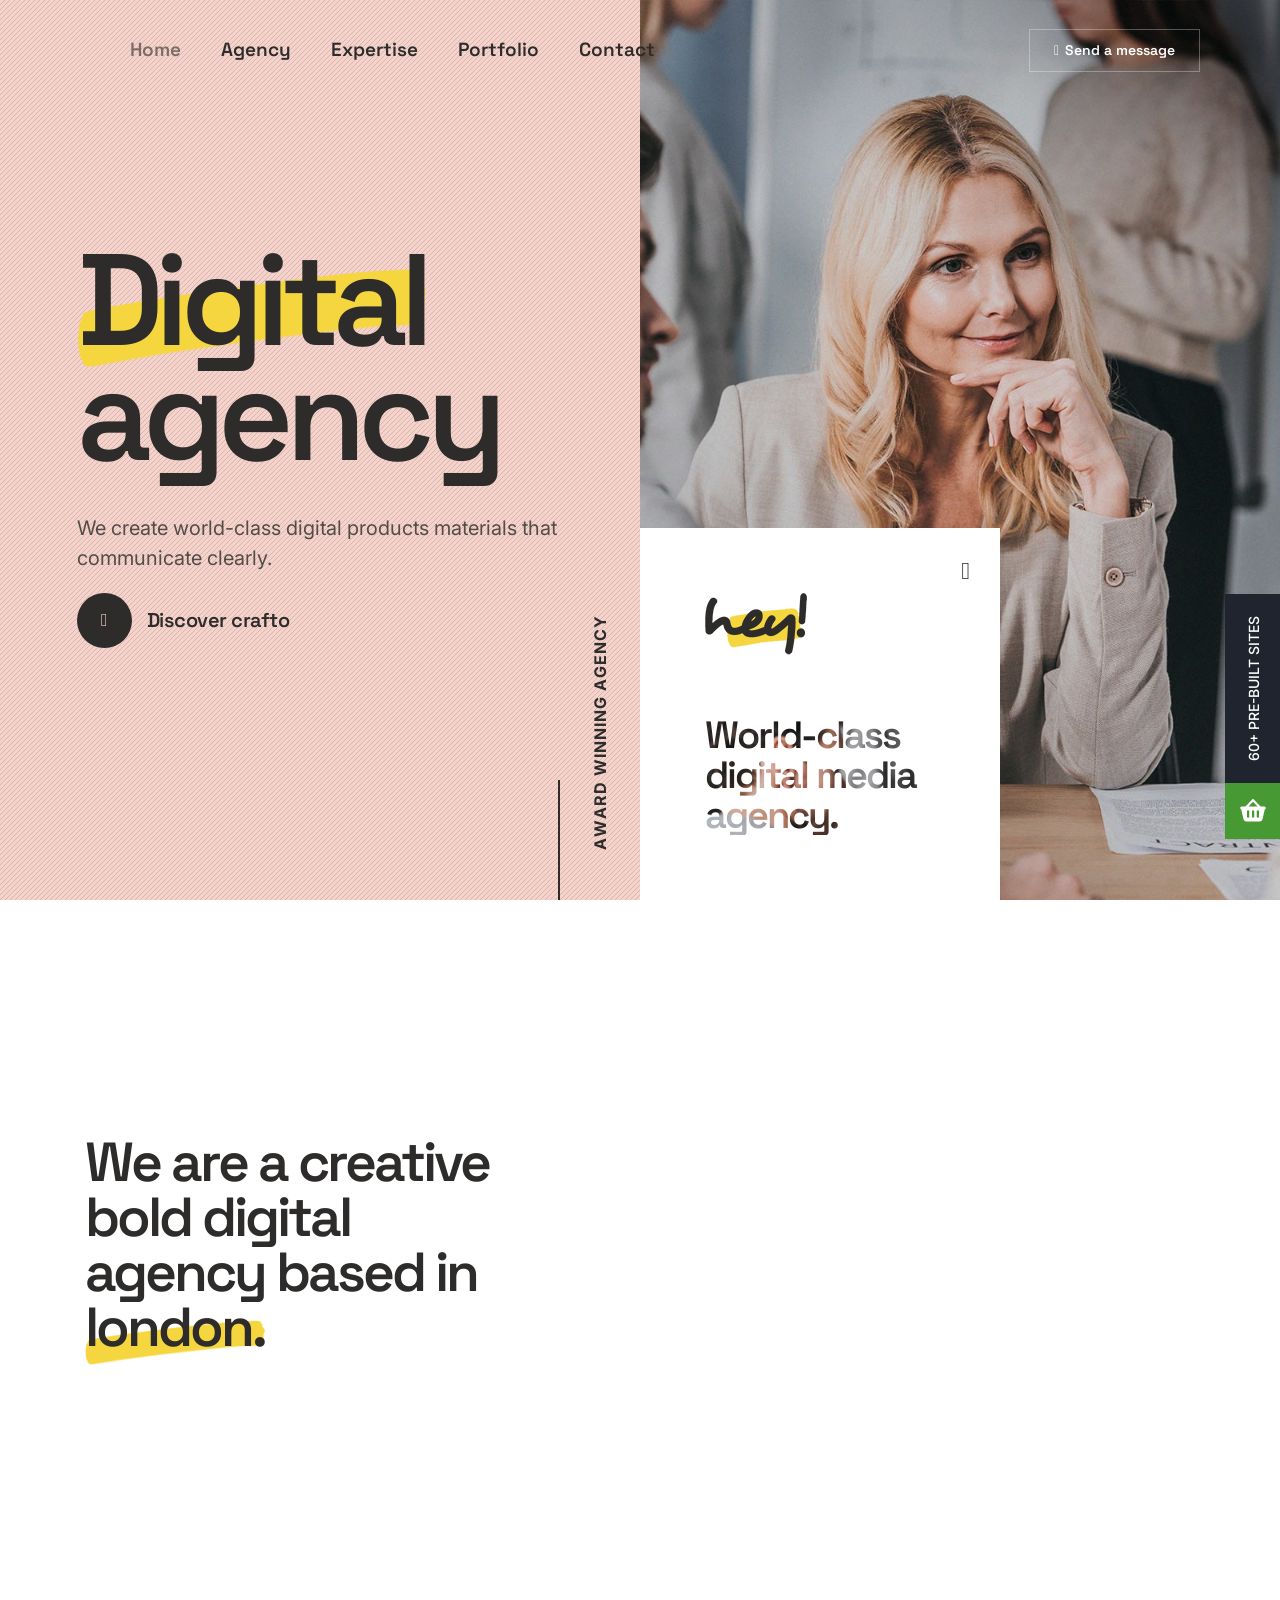
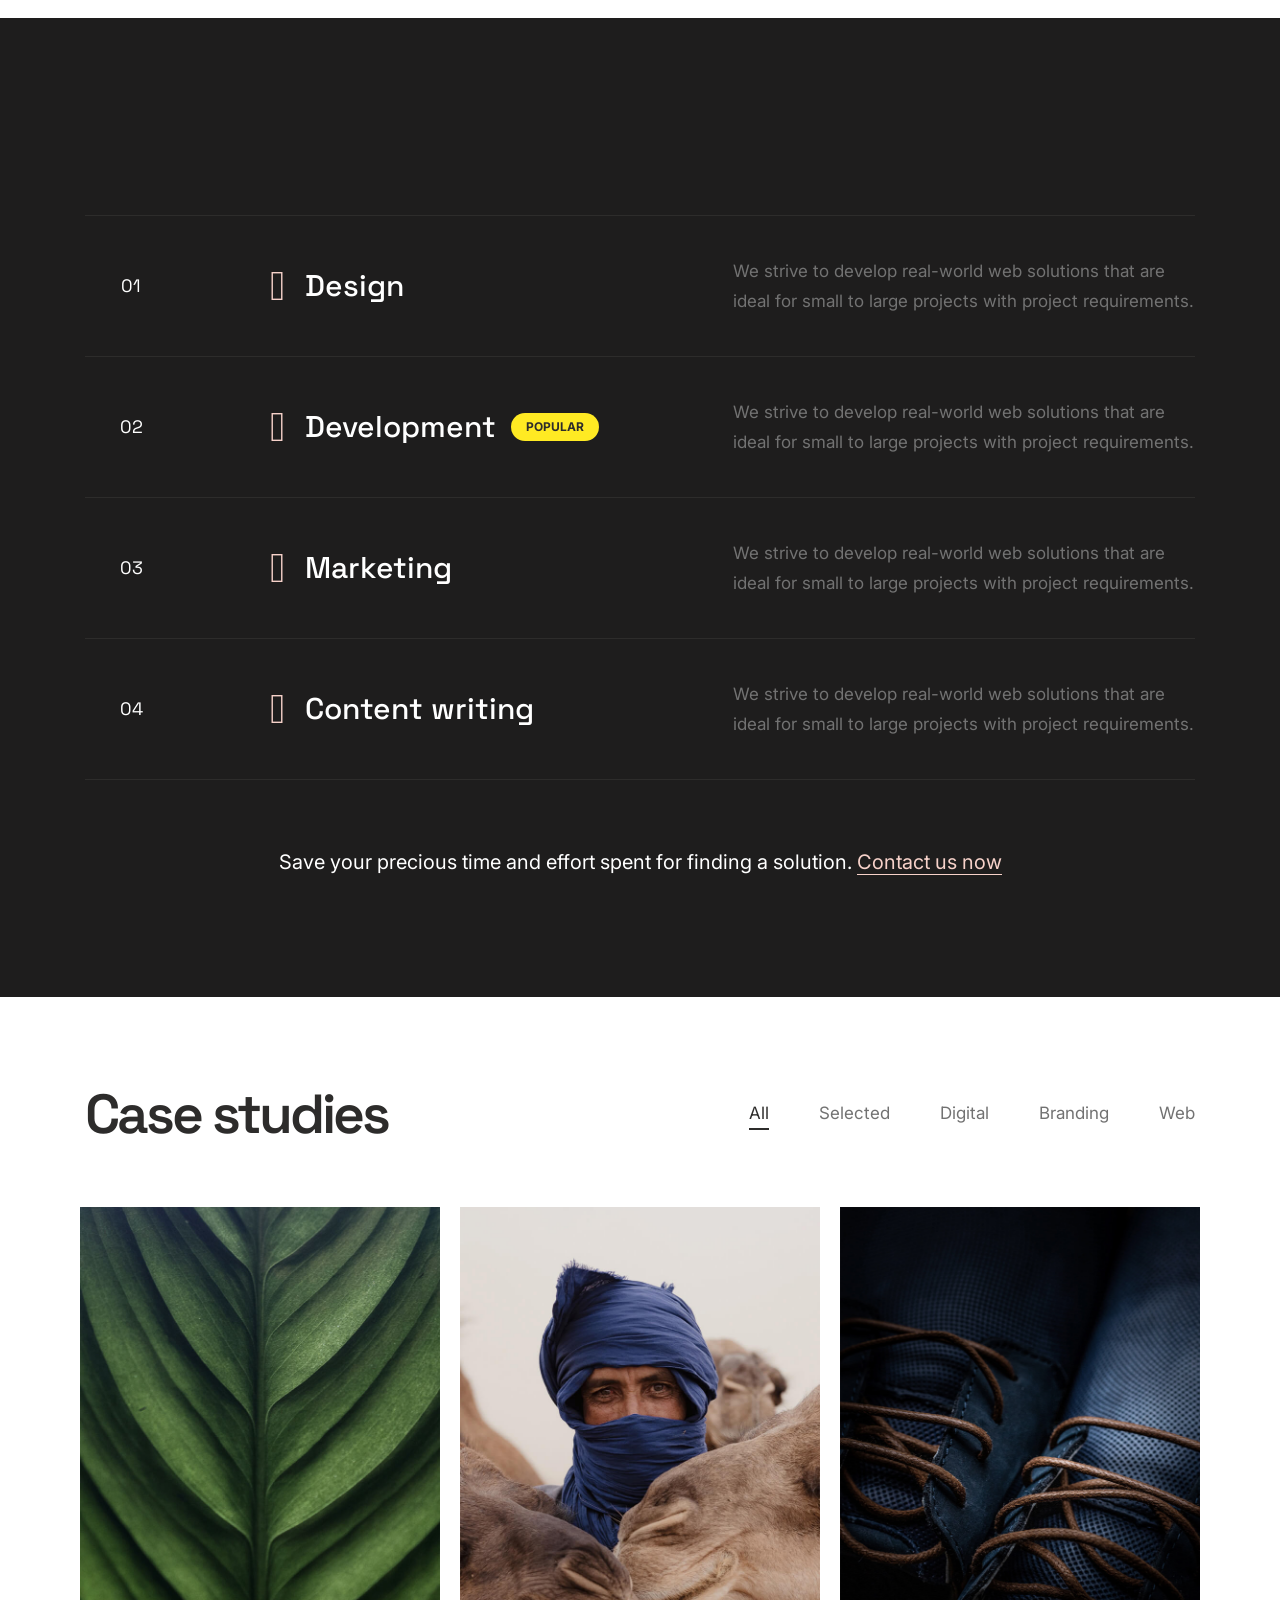
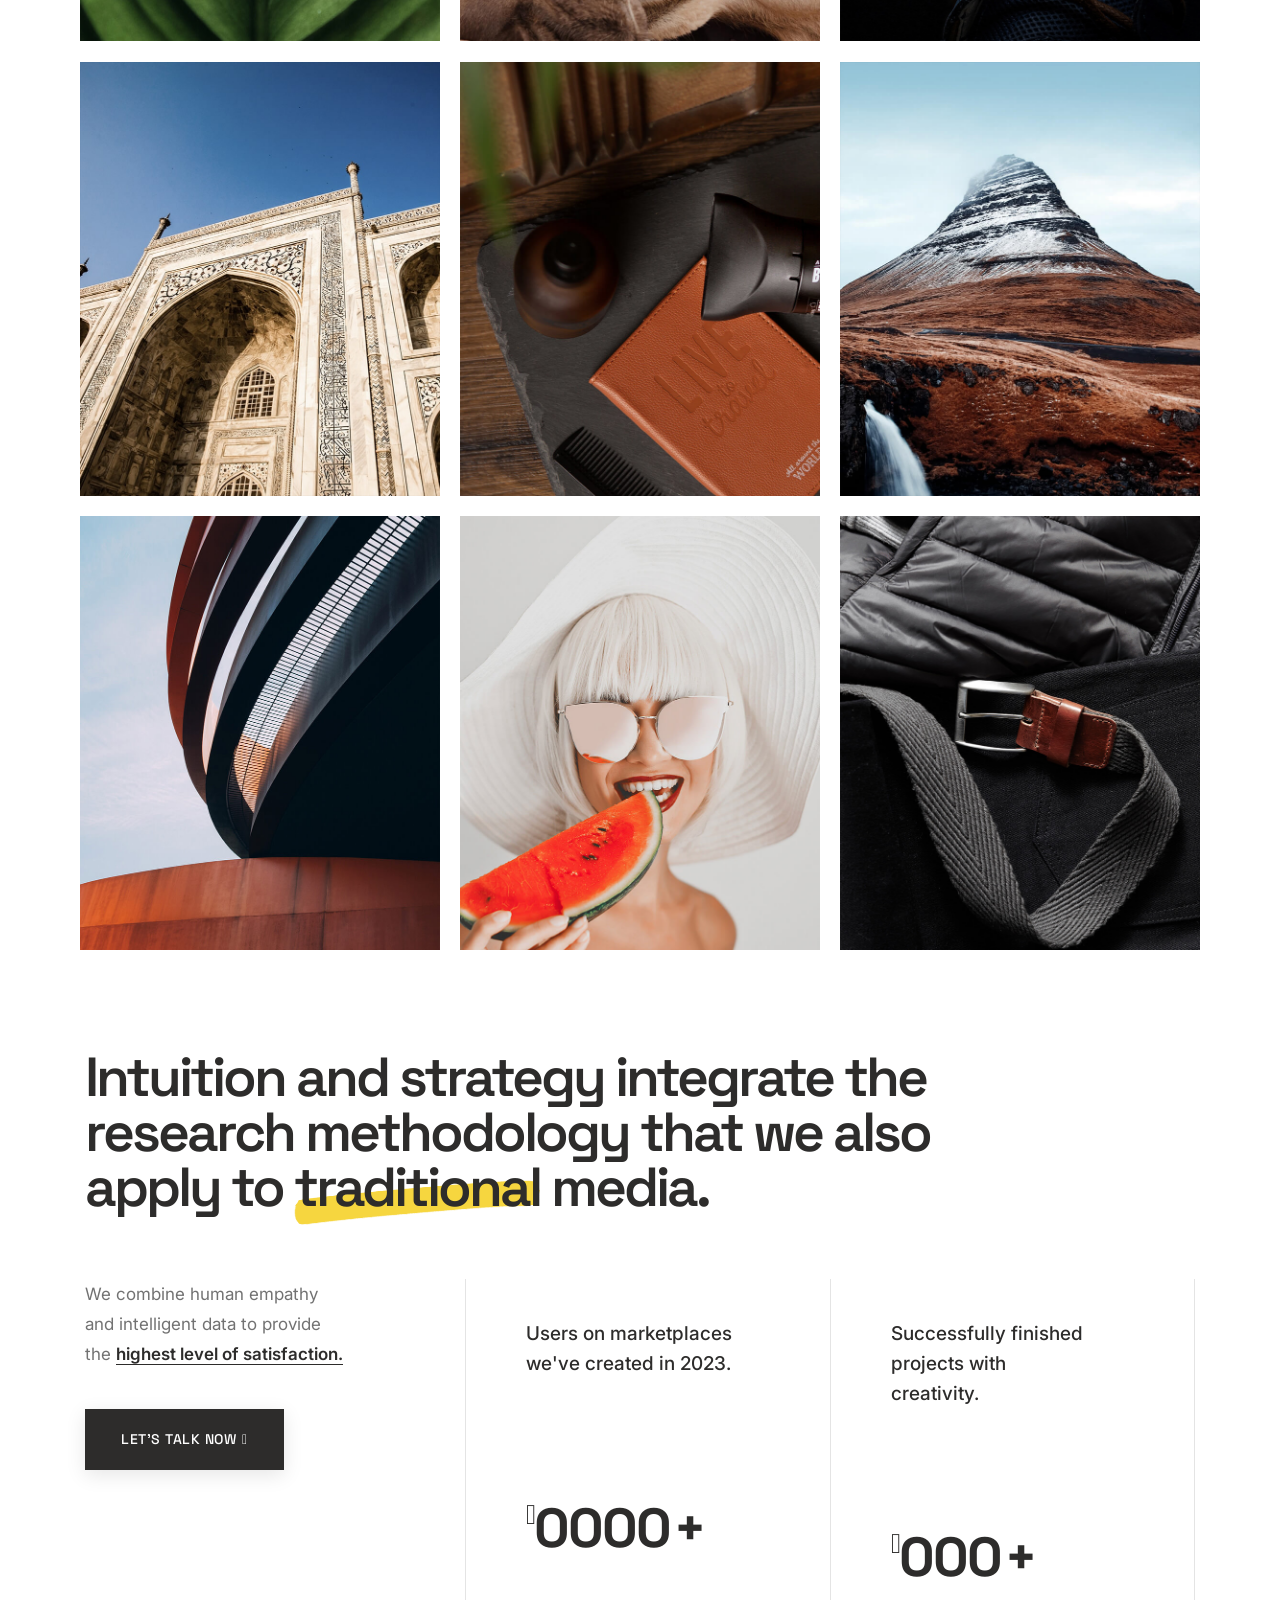
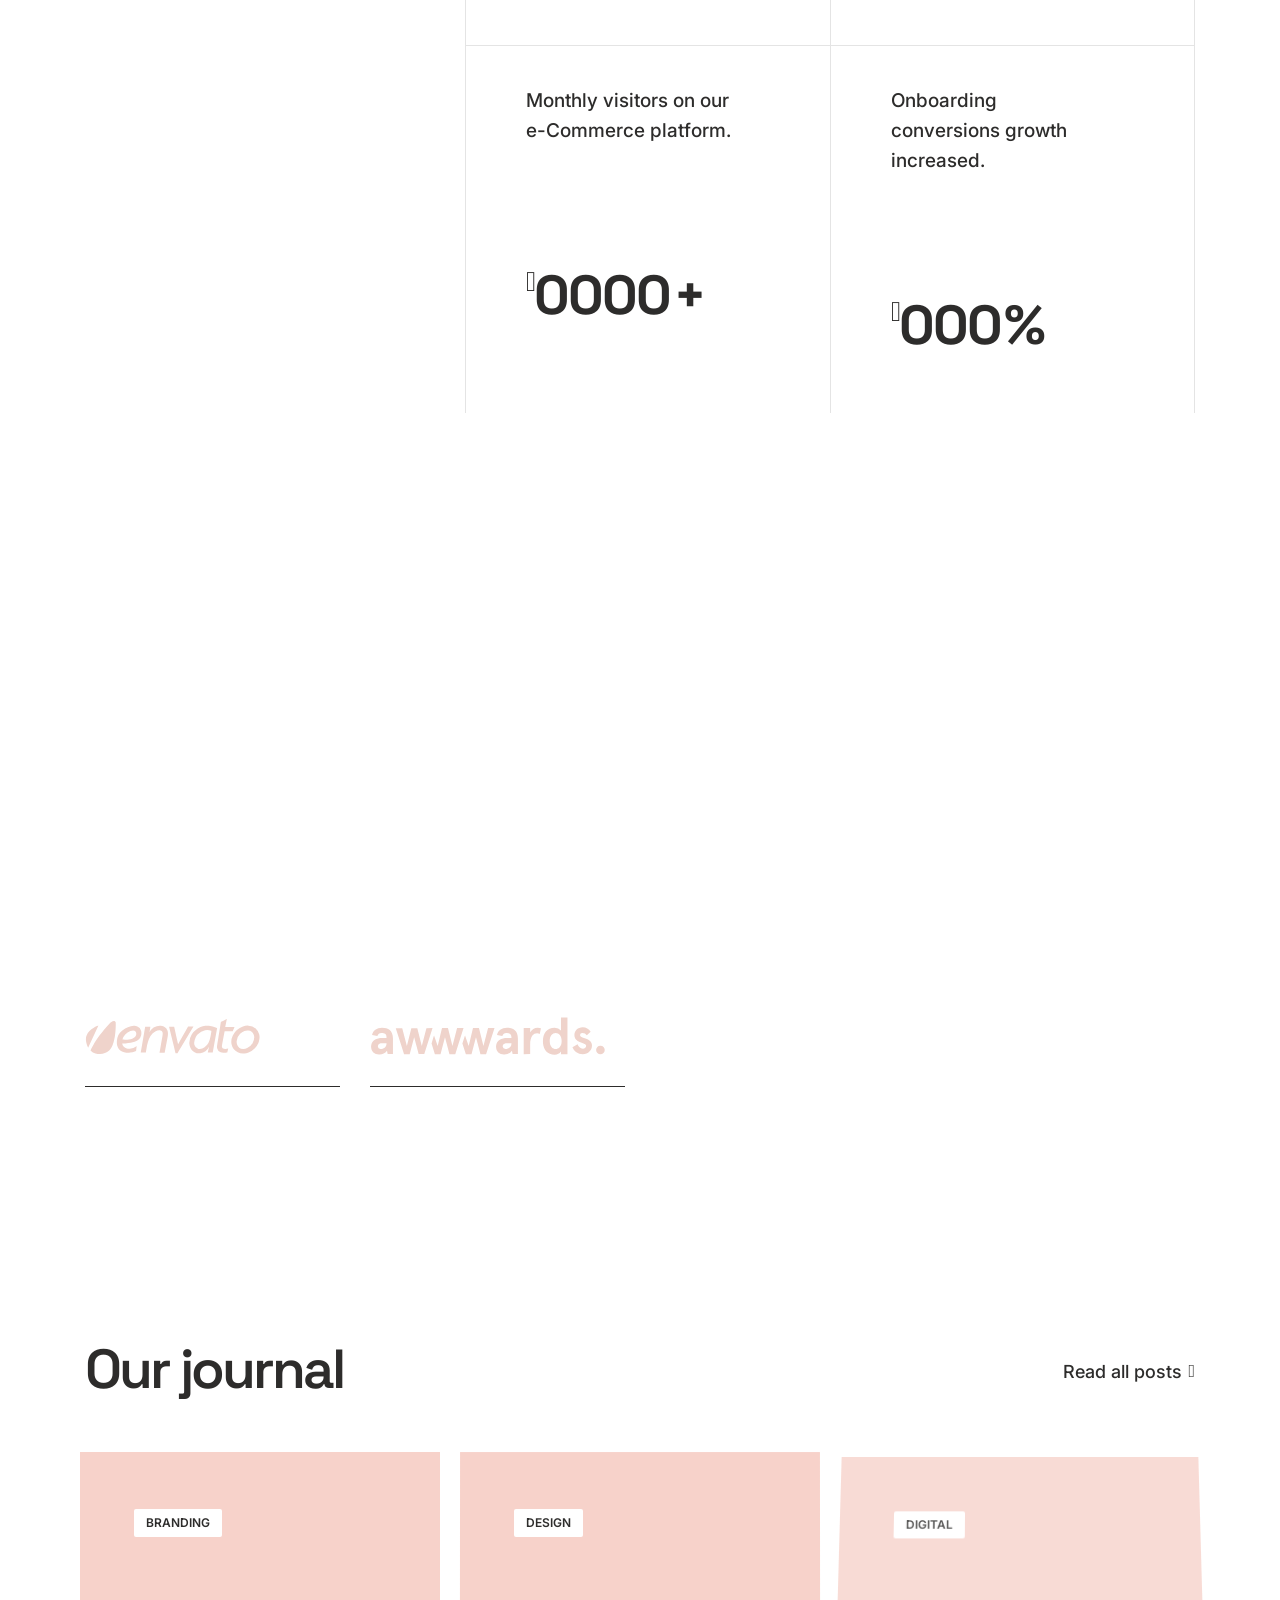
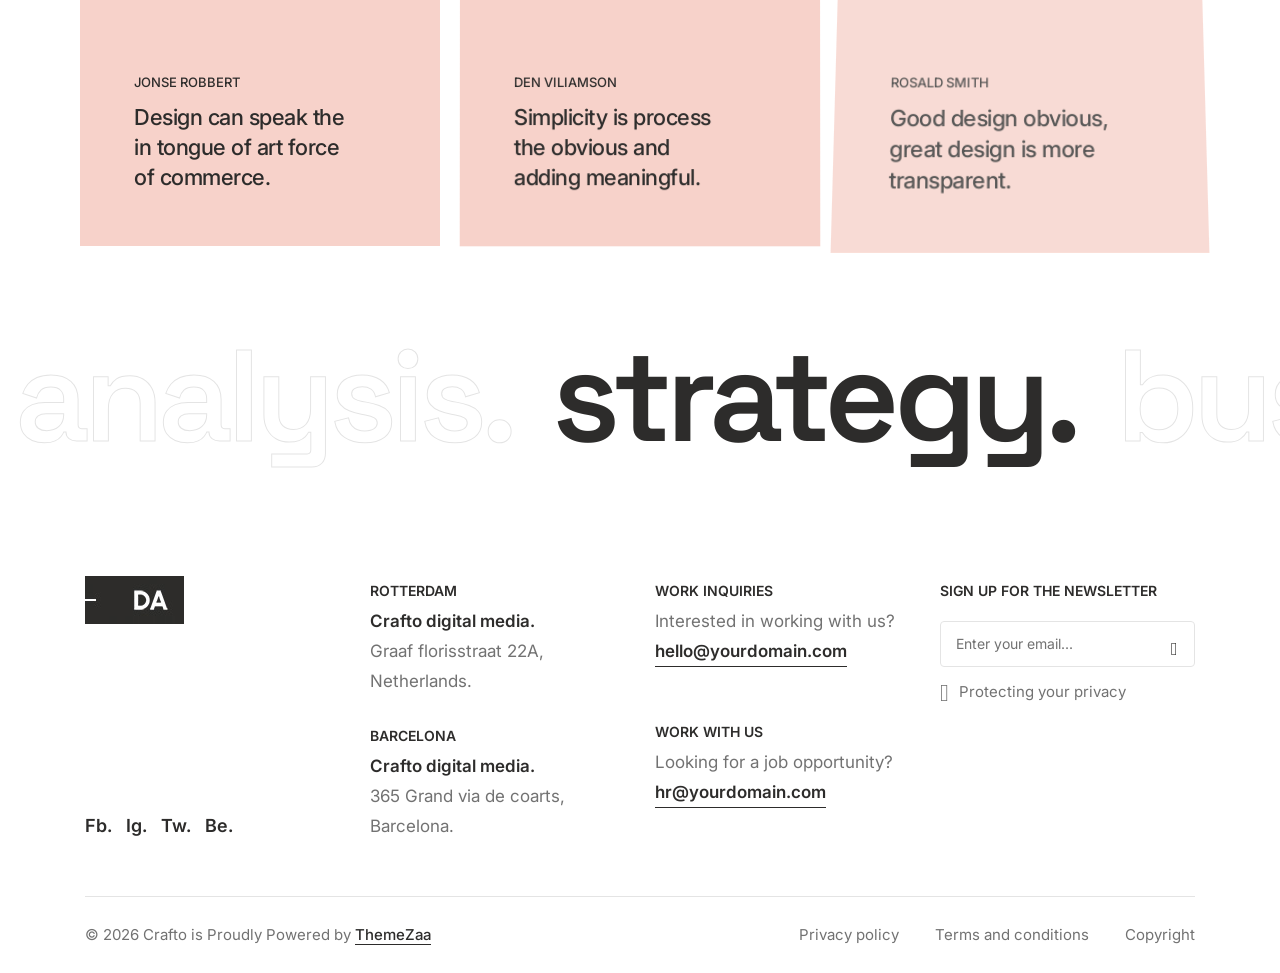
==== index.html @ 189a3fbd "first commit" ====
<!doctype html>
<html class="no-js" lang="en">

    <head>
        <title>Crafto - The Multipurpose HTML5 Template</title>
        <meta charset="utf-8">
        <meta http-equiv="X-UA-Compatible" content="IE=edge" />
        <meta name="author" content="ThemeZaa">
        <meta name="viewport" content="width=device-width,initial-scale=1.0" />
        <meta name="description" content="Elevate your online presence with Crafto - a modern, versatile, multipurpose Bootstrap 5 responsive HTML5, SCSS template using highly creative 60+ ready demos.">
        <!-- favicon icon -->
        <link rel="shortcut icon" href="images/favicon.png">
        <link rel="apple-touch-icon" href="images/apple-touch-icon-57x57.png">
        <link rel="apple-touch-icon" sizes="72x72" href="images/apple-touch-icon-72x72.png">
        <link rel="apple-touch-icon" sizes="114x114" href="images/apple-touch-icon-114x114.png">
        <!-- google fonts preconnect -->
        <link rel="preconnect" href="https://fonts.googleapis.com" crossorigin>
        <link rel="preconnect" href="https://fonts.gstatic.com" crossorigin>
        <!-- style sheets and font icons  -->
        <link rel="stylesheet" href="css/vendors.min.css?v=2" />
        <link rel="stylesheet" href="css/icon.min.css?v=2" />
        <link rel="stylesheet" href="css/style.min.css?v=2"/>
        <link rel="stylesheet" href="css/responsive.min.css?v=2"/>
        <link rel="stylesheet" href="demos/branding-agency/digital-agency.css?v=2" />
    </head>

    <body data-mobile-nav-style="full-screen-menu" data-mobile-nav-bg-color="#2d2c2b" class="custom-cursor">
        <!-- start cursor -->
        <div class="cursor-page-inner">
            <div class="circle-cursor circle-cursor-inner"></div>
            <div class="circle-cursor circle-cursor-outer"></div>
        </div>
        <!-- end cursor -->
        <!-- start header -->
        <header>
            <!-- start navigation -->
            <nav class="navbar navbar-expand-lg header-light bg-transparent disable-fixed">
                <div class="container-fluid">
                    <div class="col-auto">
                        <a class="navbar-brand" href="index.html">
                            <img src="images/demo-digital-agency-logo-black.jpg"
                                 data-at2x="images/demo-digital-agency-logo-black@2x.jpg" alt="" class="default-logo">
                            <img src="images/demo-digital-agency-logo-black.jpg"
                                 data-at2x="images/demo-digital-agency-logo-black@2x.jpg" alt="" class="alt-logo">
                            <img src="images/demo-digital-agency-logo-black.jpg"
                                 data-at2x="images/demo-digital-agency-logo-black@2x.jpg" alt="" class="mobile-logo">
                        </a>
                    </div> 
                    <div class="col-auto menu-order">
                        <button class="navbar-toggler float-start" type="button" data-bs-toggle="collapse"
                                data-bs-target="#navbarNav" aria-controls="navbarNav" aria-label="Toggle navigation">
                            <span class="navbar-toggler-line"></span>
                            <span class="navbar-toggler-line"></span>
                            <span class="navbar-toggler-line"></span>
                            <span class="navbar-toggler-line"></span>
                        </button>
                        <div class="collapse navbar-collapse" id="navbarNav">
                            <ul class="navbar-nav alt-font">
                                <li class="nav-item"><a href="index.html" class="nav-link">Home</a></li>
                                <li class="nav-item"><a href="demo-digital-agency-about.html" class="nav-link">Agency</a></li>
                                <li class="nav-item"><a href="demo-digital-agency-expertise.html" class="nav-link">Expertise</a></li>
                                <li class="nav-item"><a href="demo-digital-agency-portfolio.html" class="nav-link">Portfolio</a></li>
                                <li class="nav-item"><a href="demo-digital-agency-contact.html" class="nav-link">Contact</a></li>
                            </ul>
                        </div>
                    </div>
                    <div class="col-auto ms-auto d-none d-lg-flex">
                        <div class="header-icon">
                            <div class="header-button ms-25px">
                                <a href="demo-digital-agency-contact.html" class="btn border-1 btn-transparent-white-light btn-large left-icon btn-switch-text">
                                    <span>
                                        <span><i class="fa-regular fa-envelope"></i></span>
                                        <span class="btn-double-text" data-text="Send a message">Send a message</span>
                                    </span>
                                </a>
                            </div>
                        </div>
                    </div>
                </div>
            </nav>
            <!-- end navigation -->
        </header>
        <!-- end header -->
        <!-- start banner -->
        <section class="p-0 full-screen ipad-top-space-margin position-relative overflow-hidden sm-h-auto">
            <div class="container-fluid p-0 h-100 position-relative">
                <div class="row h-100 g-0">
                    <div class="col-12 col-md-6 bg-base-color bg-sliding-line d-flex justify-content-center flex-column p-10 position-relative xl-p-6 md-p-5 sm-ps-30px sm-pe-30px  sm-pt-50px sm-pb-50px order-2 order-md-1">
                        <div class="vertical-title-center align-items-end w-75px sm-w-60px justify-content-center position-absolute pb-50px sm-pb-30px right-3px">
                            <div class="title fs-16 text-dark-gray fw-700 text-uppercase ls-1px text-uppercase" data-fancy-text='{ "opacity": [0, 1], "translateY": [50, 0], "filter": ["blur(20px)", "blur(0px)"], "string": ["Award winning agency"], "duration": 400, "delay": 0, "speed": 50, "easing": "easeOutQuad" }'></div>
                        </div>
                        <div class="separator-line h-120px w-2px bg-dark-gray position-absolute bottom-0px right-80px sm-right-60px"></div>
                        <div class="fs-140 sm-fs-60 lh-95 fw-600 text-dark-gray mb-50px sm-mb-30px alt-font ls-minus-8px sm-ls-minus-2px" data-anime='{ "el": "childs", "translateX": [80, 0], "opacity": [0, 1], "duration": 600, "delay":0, "staggervalue": 300, "easing": "easeOutQuad" }'>
                            <div class="d-inline-block position-relative z-index-9">
                                <div class="highlight-separator mb-0" data-shadow-animation="true" data-animation-delay="1000">Digital<span><img src="images/demo-digital-agency-highlight-separator.png" alt=""></span></div> agency
                            </div>
                        </div>
                        <div class="fs-20 sm-fs-18 text-dark-gray mb-20px w-70 xxl-w-100 lg-w-100 sm-w-90 d-block" data-anime='{ "el": "childs", "translateX": [110, 0], "opacity": [0, 1], "duration": 600, "delay":0, "staggervalue": 300, "easing": "easeOutQuad" }'>
                            <span class="d-inline-block opacity-8">We create world-class digital products materials that communicate clearly.</span>
                        </div>
                        <div class="icon-with-text-style-08" data-anime='{ "el": "childs", "translateX": [140, 0], "opacity": [0, 1], "duration": 600, "delay":0, "staggervalue": 300, "easing": "easeOutQuad" }'>
                            <div class="feature-box feature-box-left-icon-middle">
                                <div class="feature-box-icon feature-box-icon-rounded w-55px h-55px rounded-circle bg-dark-gray me-15px rounded-box">
                                    <i class="feather icon-feather-arrow-right text-base-color icon-small"></i>
                                </div>
                                <div class="feature-box-content">
                                    <a href="index.html" target="blank" class="d-inline-block fs-20 ls-minus-05px alt-font fw-600 text-dark-gray text-dark-gray-hover home-marketplace">Discover crafto</a>
                                </div>
                            </div>
                        </div>
                    </div>
                    <div class="col-12 col-md-6 position-relative order-1 order-md-2">
                        <div class="position-absolute left-0px bottom-0px bg-white z-index-9 p-65px md-p-40px w-360px d-none d-md-block">
                            <div class="position-absolute right-30px top-30px">
                                <i class="feather icon-feather-arrow-up-right icon-extra-medium text-dark-gray"></i>
                            </div>
                            <div class="w-60" data-anime='{ "effect": "slide", "color": "#f6d63f", "direction":"lr", "easing": "easeOutQuad", "delay":50}'><img src="images/demo-digital-agency-01.png" alt=""></div>
                            <div class="fancy-text-style-3 mt-60px">
                                <h4 class="lh-40 alt-font text-dark-gray fw-600 ls-minus-2px image-mask cover-background mb-0" style="background-image: url('images/demo-digital-agency-text-img.jpg')">World-class digital media agency.</h4>
                            </div>
                        </div>
                        <div class="swiper h-100 banner-slider sm-h-450px swiper-light-pagination" data-slider-options='{ "slidesPerView": 1, "loop": true, "pagination": { "el": ".swiper-pagination-bullets", "clickable": true }, "navigation": { "nextEl": ".slider-one-slide-next-1", "prevEl": ".slider-one-slide-prev-1" }, "autoplay": { "delay": 4000, "stopOnLastSlide": true, "disableOnInteraction": false },"keyboard": { "enabled": true, "onlyInViewport": true }, "effect": "fade" }'>
                            <div class="swiper-wrapper">
                                <!-- start slider item -->
                                <div class="swiper-slide">
                                    <div class="position-absolute left-0px top-0px w-100 h-100 cover-background"
                                         style="background-image:url('images/demo-digital-agency-slider-01.jpg');"></div>
                                </div>
                                <!-- end slider item -->
                                <!-- start slider item -->
                                <div class="swiper-slide">
                                    <div class="position-absolute left-0px top-0px w-100 h-100 cover-background"
                                         style="background-image:url('images/demo-digital-agency-slider-02.jpg');"></div>
                                </div>
                                <!-- end slider item -->
                                <!-- start slider item -->
                                <div class="swiper-slide">
                                    <div class="position-absolute left-0px top-0px w-100 h-100 cover-background"
                                         style="background-image:url('images/demo-digital-agency-slider-03.jpg');"></div>
                                </div>
                                <!-- end slider item -->
                                <!-- start slider item -->
                                <div class="swiper-slide">
                                    <div class="position-absolute left-0px top-0px w-100 h-100 cover-background" style="background-image:url('images/demo-digital-agency-slider-04.jpg');"></div>
                                </div>
                                <!-- end slider item -->
                            </div>
                            <!-- start slider navigation -->
                            <!-- <div class="slider-one-slide-prev-1 icon-very-small text-white swiper-button-prev slider-navigation-style-06 d-none d-sm-inline-block"><i class="line-icon-Arrow-OutLeft icon-extra-large"></i></div>
                                <div class="slider-one-slide-next-1 icon-very-small text-white swiper-button-next slider-navigation-style-06 d-none d-sm-inline-block"><i class="line-icon-Arrow-OutRight icon-extra-large"></i></div> -->
                            <!-- end slider navigation -->
                        </div>
                    </div>
                </div>
            </div>
        </section>
        <!-- end banner -->
        <!-- start section -->
        <section class="pb-0">
            <div class="container">
                <div class="row row-cols-1 row-cols-lg-5 row-cols-md-3 row-cols-sm-2 clients-style-06 justify-content-center" data-anime='{ "el": "childs", "translateY": [-15, 0], "scale": [1.1, 1], "opacity": [0,1], "duration": 500, "delay": 100, "staggervalue": 300, "easing": "easeOutQuad" }'>
                    <!-- start client item -->
                    <div class="col client-box text-center md-mb-40px">
                        <a href="#"><img src="images/logo-walmart-dark-gray.svg" class="h-35px" alt=""></a>
                    </div>
                    <!-- end client item -->
                    <!-- start client item -->
                    <div class="col client-box text-center md-mb-40px">
                        <a href="#"><img src="images/logo-invision-dark-gray.svg" class="h-40px" alt=""></a>
                    </div>
                    <!-- end client item -->
                    <!-- start client item -->
                    <div class="col client-box text-center md-mb-40px">
                        <a href="#"><img src="images/logo-netflix-dark-gray.svg" class="h-35px" alt=""></a>
                    </div>
                    <!-- end client item -->
                    <!-- start client item -->
                    <div class="col client-box text-center sm-mb-40px">
                        <a href="#"><img src="images/logo-logitech-dark-gray.svg" class="h-35px" alt=""></a>
                    </div>
                    <!-- end client item -->
                    <!-- start client item -->
                    <div class="col client-box text-center">
                        <a href="#"><img src="images/logo-amazon-dark-gray.svg" class="h-35px" alt=""></a>
                    </div>
                    <!-- end client item -->
                </div>
            </div>
        </section>
        <!-- end section -->
        <!-- start section -->
        <section class="overflow-hidden">
            <div class="container">
                <div class="row align-items-center mb-6 sm-mb-50px">
                    <div class="col-xl-5 col-lg-5 md-mb-50px sm-mb-30px text-center text-md-start">
                        <h2 class="text-dark-gray fw-600 ls-minus-3px mb-0 alt-font highlight-separator-small">We are a creative bold digital agency based in <span class="highlight-separator mb-0 pb-0" data-shadow-animation="true" data-animation-delay="500">london.<span><img src="images/demo-digital-agency-highlight-separator.png" alt=""></span></span></h2>
                    </div>
                    <div class="col-xl-6 col-lg-7 offset-xl-1 last-paragraph-no-margin">
                        <div class="row align-items-center">
                            <div class="col-xl-6 col-lg-6 col-md-5 position-relative atropos transform-3d sm-mb-30px text-center text-md-start text-lg-center" data-anime='{ "el": "childs", "translateY": [0, 0],"scale": [1.1, 1],"opacity": [0,1], "duration": 500, "delay": 200, "staggervalue": 300, "easing": "easeInSine" }'>
                                <div class="atropos d-inline-block" data-atropos data-atropos-perspective="500">
                                    <div class="atropos-scale">
                                        <div class="atropos-rotate">
                                            <div class="atropos-inner text-center overflow-visible">
                                                <div data-atropos-offset="-5" class="position-relative">
                                                    <span class="w-250px h-250px rounded-circle d-flex align-items-center justify-content-center bg-dark-gray bg-sliding-line-dark-gray">
                                                        <span class="fs-110 text-white alt-font fw-700 d-flex ls-minus-4px w-100 justify-content-center">20
                                                            <sub class="align-top fs-40 fw-500 position-relative top-0px">+</sub>
                                                        </span>
                                                    </span>
                                                </div>
                                            </div>
                                        </div>
                                    </div>
                                </div>
                            </div>
                            <div class="col-xl-6 col-lg-6 col-md-7 text-center text-md-start" data-anime='{ "el": "childs", "translateY": [-15, 0], "opacity": [0,1], "duration": 800, "delay": 200, "staggervalue": 300, "easing": "easeOutQuad" }'>
                                <span class="fs-16 text-uppercase ls-05px text-dark-gray fw-700 d-block mb-5px">20+ years of experience</span>
                                <p class="fs-18 lh-32">We are dedicated to providing outstanding digital and design services meet the functional and aesthetic.</p>
                            </div>
                        </div>
                    </div>
                </div>
                <div class="row row-cols-1 row-cols-lg-3 justify-content-center" data-anime='{ "el": "childs", "translateY": [30, 0], "translateX": [30, 0], "opacity": [0,1], "duration": 800, "delay": 200, "staggervalue": 300, "easing": "easeOutQuad" }'>
                    <!-- start features box item -->
                    <div class="col icon-with-text-style-01 pe-5 md-mb-30px">
                        <div class="separator-line-1px bg-extra-medium-gray w-100 mb-30px d-none d-lg-block"></div>
                        <div class="feature-box feature-box-left-icon last-paragraph-no-margin">
                            <div class="feature-box-content">
                                <span class="fs-18 w-80 sm-w-90 d-block"><span class="fw-700 text-dark-gray ls-minus-1px">350+</span> very satisfied clients around the worldwide.</span>
                            </div>
                            <div class="feature-box-icon me-0 mt-5px md-mt-0">
                                <i class="bi bi-emoji-smile text-dark-gray icon-medium"></i>
                            </div>
                        </div>
                    </div>
                    <!-- end features box item -->
                    <!-- start features box item -->
                    <div class="col icon-with-text-style-01 pe-5 md-mb-30px">
                        <div class="separator-line-1px bg-extra-medium-gray w-100 mb-30px d-none d-lg-block"></div>
                        <div class="feature-box feature-box-left-icon last-paragraph-no-margin">
                            <div class="feature-box-content">
                                <span class="fs-18 w-80 sm-w-90 d-block"><span class="fw-700 text-dark-gray ls-minus-1px">200+</span> good award winning digital media agency.</span>
                            </div>
                            <div class="feature-box-icon me-0 mt-5px md-mt-0">
                                <i class="bi bi-megaphone text-dark-gray icon-medium"></i>
                            </div>
                        </div>
                    </div>
                    <!-- end features box item -->
                    <!-- start features box item -->
                    <div class="col icon-with-text-style-01 pe-5 md-mb-30px sm-mb-0">
                        <div class="separator-line-1px bg-extra-medium-gray w-100 mb-30px d-none d-lg-block"></div>
                        <div class="feature-box feature-box-left-icon last-paragraph-no-margin">
                            <div class="feature-box-content">
                                <span class="fs-18 w-80 sm-w-90 d-block"><span class="fw-700 text-dark-gray ls-minus-1px">750+</span> successfully project completed in one year.</span>
                            </div>
                            <div class="feature-box-icon me-0 mt-5px md-mt-0">
                                <i class="bi bi-briefcase text-dark-gray icon-medium"></i>
                            </div>
                        </div>
                    </div>
                    <!-- end features box item -->
                </div>
            </div>
        </section>
        <!-- end section -->
        <!-- start section -->
        <section class="bg-nero-gray big-section">
            <div class="container">
                <div class="row mb-7 sm-mb-50px">
                    <div class="col-12 col-xl-9 col-lg-12">
                        <h2 class="text-white fw-500 ls-minus-2px mb-0 alt-font" data-fancy-text='{ "opacity": [0, 1], "translateY": [50, 0], "filter": ["blur(20px)", "blur(0px)"], "string": ["It&#39;s so challenging to find a good team to do great things. But we can provide you the best one."], "duration": 400, "delay": 0, "speed": 20, "easing": "easeOutQuad" }'></h2>
                    </div>
                </div>
                <div class="row mb-6 sm-mb-30px">
                    <div class="col-12" data-anime='{ "el": "childs", "translateY": [30, 0], "opacity": [0,1], "duration": 600, "delay": 0, "staggervalue": 300, "easing": "easeOutQuad" }'>
                        <div class="row align-items-center pt-40px g-0 pb-40px border-top border-bottom border-color-dark-gray position-relative">
                            <div class="col-md-1 text-start text-md-center sm-mb-20px">
                                <span class="fs-18 alt-font text-white">01</span>
                            </div>
                            <div class="col-md-5 offset-md-1 d-flex align-items-center sm-mb-20px">
                                <i class="line-icon-Vector-5 text-base-color icon-large me-20px"></i>
                                <span class="text-white fw-500 fs-30 alt-font">Design</span>
                            </div>
                            <div class="col-md-5 last-paragraph-no-margin">
                                <p>We strive to develop real-world web solutions that are ideal for small to large projects with project requirements. </p>
                            </div>
                        </div>
                        <div class="row align-items-center pt-40px g-0 pb-40px border-bottom border-color-dark-gray position-relative">
                            <div class="col-md-1 text-start text-md-center sm-mb-20px">
                                <span class="fs-18 alt-font text-white">02</span>
                            </div>
                            <div class="col-md-5 offset-md-1 d-flex align-items-center sm-mb-20px flex-wrap">
                                <i class="line-icon-Laptop-Secure text-base-color icon-large me-20px"></i>
                                <span class="text-white fw-500 fs-30 alt-font me-15px">Development</span>
                                <span class="ps-15px pe-15px md-mt-10px md-mb-10px border-radius-100px text-uppercase bg-yellow text-dark-gray fs-12 lh-28 fw-700">Popular</span>
                            </div>
                            <div class="col-md-5 last-paragraph-no-margin">
                                <p>We strive to develop real-world web solutions that are ideal for small to large projects with project requirements. </p>
                            </div>
                        </div>
                        <div class="row align-items-center pt-40px g-0 pb-40px border-bottom border-color-dark-gray position-relative">
                            <div class="col-md-1 text-start text-md-center sm-mb-20px">
                                <span class="fs-18 alt-font text-white">03</span>
                            </div>
                            <div class="col-md-5 offset-md-1 d-flex align-items-center sm-mb-20px">
                                <i class="line-icon-Archery-2 text-base-color icon-large me-20px"></i>
                                <span class="text-white fw-500 fs-30 alt-font">Marketing</span>
                            </div>
                            <div class="col-md-5 last-paragraph-no-margin">
                                <p>We strive to develop real-world web solutions that are ideal for small to large projects with project requirements. </p>
                            </div>
                        </div>
                        <div class="row align-items-center pt-40px g-0 pb-40px border-bottom border-color-dark-gray position-relative">
                            <div class="col-md-1 text-start text-md-center sm-mb-20px">
                                <span class="fs-18 alt-font text-white">04</span>
                            </div>
                            <div class="col-md-5 offset-md-1 d-flex align-items-center sm-mb-20px">
                                <i class="line-icon-Management text-base-color icon-large me-20px"></i>
                                <span class="text-white fw-500 fs-30 alt-font">Content writing</span>
                            </div>
                            <div class="col-md-5 last-paragraph-no-margin">
                                <p>We strive to develop real-world web solutions that are ideal for small to large projects with project requirements. </p>
                            </div>
                        </div>
                    </div>
                </div>
                <div class="row justify-content-center">
                    <div class="col-lg-12 col-md-10 text-center" data-anime='{ "el": "childs", "translateY": [30, 0], "opacity": [0,1], "duration": 600, "delay": 0, "staggervalue": 300, "easing": "easeOutQuad" }'> 
                        <div class="text-white fs-20">Save your precious time and effort spent for finding a solution. <a href="demo-digital-agency-contact.html" class="text-base-color text-decoration-line-bottom">Contact us now</a></div>
                    </div>
                </div>
            </div>
        </section>
        <!-- end section -->
        <!-- start section -->
        <section class="pb-0 overflow-hidden position-relative">
            <div class="container">
                <div class="row align-items-center mb-5">
                    <div class="col-xl-5 lg-mb-30px text-center text-xl-start">
                        <h2 class="alt-font text-dark-gray fw-600 ls-minus-3px mb-0">Case studies</h2>
                    </div>
                    <div class="col-xl-7 tab-style-04 text-center text-xl-end">
                        <!-- filter navigation -->
                        <ul class="portfolio-filter nav nav-tabs justify-content-center justify-content-xl-end border-0">
                            <li class="nav active"><a data-filter="*" href="#">All</a></li>
                            <li class="nav"><a data-filter=".selected" href="#">Selected</a></li>
                            <li class="nav"><a data-filter=".digital" href="#">Digital</a></li>
                            <li class="nav"><a data-filter=".branding" href="#">Branding</a></li>
                            <li class="nav"><a data-filter=".web" href="#">Web</a></li>
                        </ul>
                        <!-- end filter navigation -->
                    </div>
                </div> 
                <div class="row">
                    <div class="col-12 filter-content p-lg-0">
                        <ul class="portfolio-attractive portfolio-wrapper grid-loading grid grid-3col xxl-grid-3col xl-grid-3col lg-grid-3col md-grid-2col sm-grid-2col xs-grid-1col gutter-large text-center">
                            <li class="grid-sizer"></li>
                            <!-- start portfolio item -->
                            <li class="grid-item selected digital transition-inner-all" data-atropos data-atropos-perspective="1450">
                                <div class="position-relative">
                                    <a href="demo-digital-agency-single-project-minimal.html" class="portfolio-link"></a>
                                    <div class="atropos-scale">
                                        <div class="atropos-rotate">
                                            <div class="atropos-inner" data-atropos-offset="3"> 
                                                <div class="portfolio-box bg-nero-gray">

                                                    <div class="portfolio-image">
                                                        <img src="images/portfolio-249.jpg" alt="" />
                                                    </div>
                                                    <div class="portfolio-hover justify-content-end align-items-center d-flex flex-column pt-40px pb-40px sm-pt-30px sm-pb-30px">
                                                        <span class="icon-box z-index-1 mb-auto ms-auto me-30px"><i class="bi bi-arrow-up-right icon-very-medium text-white" aria-hidden="true"></i></span>
                                                        <div class="text-white fs-22 move-top-bottom-self"><span>Tailoring</span></div>
                                                        <div class="fs-15 lh-28 text-white opacity-6 move-bottom-top-self"><span>Brochure</span></div>
                                                    </div>
                                                </div> 
                                            </div>
                                        </div>
                                    </div>
                                </div>
                            </li> 
                            <!-- end portfolio item -->
                            <!-- start portfolio item -->
                            <li class="grid-item selected branding transition-inner-all" data-atropos data-atropos-perspective="1450">
                                <div class="position-relative">
                                    <a href="demo-digital-agency-single-project-minimal.html" class="portfolio-link"></a>
                                    <div class="atropos-scale">
                                        <div class="atropos-rotate">
                                            <div class="atropos-inner" data-atropos-offset="3"> 
                                                <div class="portfolio-box bg-dark-gray">
                                                    <div class="portfolio-image">
                                                        <img src="images/portfolio-250.jpg" alt="" />
                                                    </div>
                                                    <div class="portfolio-hover justify-content-end align-items-center d-flex flex-column pt-40px pb-40px sm-pt-30px sm-pb-30px">
                                                        <span class="icon-box z-index-1 mb-auto ms-auto me-30px"><i class="bi bi-arrow-up-right icon-very-medium text-white" aria-hidden="true"></i></span>
                                                        <div class="text-white fs-22 move-top-bottom-self"><span>Violator</span></div>
                                                        <div class="fs-15 lh-28 text-white opacity-6 move-bottom-top-self"><span>Branding</span></div>
                                                    </div>
                                                </div> 
                                            </div>
                                        </div>
                                    </div>
                                </div>
                            </li> 
                            <!-- end portfolio item -->
                            <!-- start portfolio item -->
                            <li class="grid-item web branding transition-inner-all" data-atropos data-atropos-perspective="1450">
                                <div class="position-relative">
                                    <a href="demo-digital-agency-single-project-minimal.html" class="portfolio-link"></a>
                                    <div class="atropos-scale">
                                        <div class="atropos-rotate">
                                            <div class="atropos-inner" data-atropos-offset="3"> 
                                                <div class="portfolio-box bg-dark-gray">
                                                    <div class="portfolio-image">
                                                        <img src="images/portfolio-251.jpg" alt="" />
                                                    </div>
                                                    <div class="portfolio-hover justify-content-end align-items-center d-flex flex-column pt-40px pb-40px sm-pt-30px sm-pb-30px">
                                                        <span class="icon-box z-index-1 mb-auto ms-auto me-30px"><i class="bi bi-arrow-up-right icon-very-medium text-white" aria-hidden="true"></i></span>
                                                        <div class="text-white fs-22 move-top-bottom-self"><span>Gardner</span></div>
                                                        <div class="fs-15 lh-28 text-white opacity-6 move-bottom-top-self"><span>Branding</span></div>
                                                    </div>
                                                </div> 
                                            </div>
                                        </div>
                                    </div>
                                </div>
                            </li> 
                            <!-- end portfolio item -->
                            <!-- start portfolio item -->
                            <li class="grid-item selected digital transition-inner-all" data-atropos data-atropos-perspective="1450">
                                <div class="position-relative">
                                    <a href="demo-digital-agency-single-project-minimal.html" class="portfolio-link"></a>
                                    <div class="atropos-scale">
                                        <div class="atropos-rotate">
                                            <div class="atropos-inner" data-atropos-offset="3"> 
                                                <div class="portfolio-box bg-dark-gray">
                                                    <div class="portfolio-image">
                                                        <img src="images/portfolio-252.jpg" alt="" />
                                                    </div>
                                                    <div class="portfolio-hover justify-content-end align-items-center d-flex flex-column pt-40px pb-40px sm-pt-30px sm-pb-30px">
                                                        <span class="icon-box z-index-1 mb-auto ms-auto me-30px"><i class="bi bi-arrow-up-right icon-very-medium text-white" aria-hidden="true"></i></span>
                                                        <div class="text-white fs-22 move-top-bottom-self"><span>Identity</span></div>
                                                        <div class="fs-15 lh-28 text-white opacity-6 move-bottom-top-self"><span>Poster</span></div>
                                                    </div>
                                                </div> 
                                            </div>
                                        </div>
                                    </div>
                                </div>
                            </li>
                            <!-- end portfolio item -->
                            <!-- start portfolio item -->
                            <li class="grid-item selected web digital branding transition-inner-all" data-atropos data-atropos-perspective="1450">
                                <div class="position-relative">
                                    <a href="demo-digital-agency-single-project-minimal.html" class="portfolio-link"></a>
                                    <div class="atropos-scale">
                                        <div class="atropos-rotate">
                                            <div class="atropos-inner" data-atropos-offset="3"> 
                                                <div class="portfolio-box bg-dark-gray">
                                                    <div class="portfolio-image">
                                                        <img src="images/portfolio-253.jpg" alt="" />
                                                    </div>
                                                    <div class="portfolio-hover justify-content-end align-items-center d-flex flex-column pt-40px pb-40px sm-pt-30px sm-pb-30px">
                                                        <span class="icon-box z-index-1 mb-auto ms-auto me-30px"><i class="bi bi-arrow-up-right icon-very-medium text-white" aria-hidden="true"></i></span>
                                                        <div class="text-white fs-22 move-top-bottom-self"><span>Educamp</span></div>
                                                        <div class="fs-15 lh-28 text-white opacity-6 move-bottom-top-self"><span>Packaging</span></div>
                                                    </div>
                                                </div> 
                                            </div>
                                        </div>
                                    </div>
                                </div>
                            </li> 
                            <!-- end portfolio item -->
                            <!-- start portfolio item -->
                            <li class="grid-item web digital branding transition-inner-all" data-atropos data-atropos-perspective="1450">
                                <div class="position-relative">
                                    <a href="demo-digital-agency-single-project-minimal.html" class="portfolio-link"></a>
                                    <div class="atropos-scale">
                                        <div class="atropos-rotate">
                                            <div class="atropos-inner" data-atropos-offset="3"> 
                                                <div class="portfolio-box bg-dark-gray">
                                                    <div class="portfolio-image">
                                                        <img src="images/portfolio-254.jpg" alt="" />
                                                    </div>
                                                    <div class="portfolio-hover justify-content-end align-items-center d-flex flex-column pt-40px pb-40px sm-pt-30px sm-pb-30px">
                                                        <span class="icon-box z-index-1 mb-auto ms-auto me-30px"><i class="bi bi-arrow-up-right icon-very-medium text-white" aria-hidden="true"></i></span>
                                                        <div class="text-white fs-22 move-top-bottom-self"><span>Designs</span></div>
                                                        <div class="fs-15 lh-28 text-white opacity-6 move-bottom-top-self"><span>Graphic</span></div>
                                                    </div>
                                                </div> 
                                            </div>
                                        </div>
                                    </div>
                                </div>
                            </li> 
                            <!-- end portfolio item --> 
                            <!-- start portfolio item -->
                            <li class="grid-item selected web branding transition-inner-all" data-atropos data-atropos-perspective="1450">
                                <div class="position-relative">
                                    <a href="demo-digital-agency-single-project-minimal.html" class="portfolio-link"></a>
                                    <div class="atropos-scale">
                                        <div class="atropos-rotate">
                                            <div class="atropos-inner" data-atropos-offset="3"> 
                                                <div class="portfolio-box bg-dark-gray">
                                                    <div class="portfolio-image">
                                                        <img src="images/portfolio-264.jpg" alt="" />
                                                    </div>
                                                    <div class="portfolio-hover justify-content-end align-items-center d-flex flex-column pt-40px pb-40px sm-pt-30px sm-pb-30px">
                                                        <span class="icon-box z-index-1 mb-auto ms-auto me-30px"><i class="bi bi-arrow-up-right icon-very-medium text-white" aria-hidden="true"></i></span>
                                                        <div class="text-white fs-22 move-top-bottom-self"><span>Pixflow</span></div>
                                                        <div class="fs-15 lh-28 text-white opacity-6 move-bottom-top-self"><span>Branding</span></div>
                                                    </div>
                                                </div> 
                                            </div>
                                        </div>
                                    </div>
                                </div>
                            </li> 
                            <!-- end portfolio item -->
                            <!-- start portfolio item -->
                            <li class="grid-item selected web digital branding transition-inner-all" data-atropos data-atropos-perspective="1450">
                                <div class="position-relative">
                                    <a href="demo-digital-agency-single-project-minimal.html" class="portfolio-link"></a>
                                    <div class="atropos-scale">
                                        <div class="atropos-rotate">
                                            <div class="atropos-inner" data-atropos-offset="3"> 
                                                <div class="portfolio-box bg-dark-gray">
                                                    <div class="portfolio-image">
                                                        <img src="images/portfolio-265.jpg" alt="" />
                                                    </div>
                                                    <div class="portfolio-hover justify-content-end align-items-center d-flex flex-column pt-40px pb-40px sm-pt-30px sm-pb-30px">
                                                        <span class="icon-box z-index-1 mb-auto ms-auto me-30px"><i class="bi bi-arrow-up-right icon-very-medium text-white" aria-hidden="true"></i></span>
                                                        <div class="text-white fs-22 move-top-bottom-self"><span>Cropo</span></div>
                                                        <div class="fs-15 lh-28 text-white opacity-6 move-bottom-top-self"><span>Branding</span></div>
                                                    </div>
                                                </div> 
                                            </div>
                                        </div>
                                    </div>
                                </div>
                            </li> 
                            <!-- end portfolio item -->
                            <!-- start portfolio item -->
                            <li class="grid-item web digital transition-inner-all" data-atropos data-atropos-perspective="1450">
                                <div class="position-relative">
                                    <a href="demo-digital-agency-single-project-minimal.html" class="portfolio-link"></a>
                                    <div class="atropos-scale">
                                        <div class="atropos-rotate">
                                            <div class="atropos-inner" data-atropos-offset="3"> 
                                                <div class="portfolio-box bg-dark-gray">
                                                    <div class="portfolio-image">
                                                        <img src="images/portfolio-266.jpg" alt="" />
                                                    </div>
                                                    <div class="portfolio-hover justify-content-end align-items-center d-flex flex-column pt-40px pb-40px sm-pt-30px sm-pb-30px">
                                                        <span class="icon-box z-index-1 mb-auto ms-auto me-30px"><i class="bi bi-arrow-up-right icon-very-medium text-white" aria-hidden="true"></i></span>
                                                        <div class="text-white fs-22 move-top-bottom-self"><span>Herbal</span></div>
                                                        <div class="fs-15 lh-28 text-white opacity-6 move-bottom-top-self"><span>Graphic</span></div>
                                                    </div>
                                                </div> 
                                            </div>
                                        </div>
                                    </div>
                                </div>
                            </li> 
                            <!-- end portfolio item --> 
                        </ul>
                    </div>
                </div>
            </div>
        </section>
        <!-- end section -->
        <!-- start section -->
        <section>
            <div class="container">
                <div class="row mb-3 sm-mb-0">
                    <div class="col-12 col-xxl-9 col-xl-10">
                        <h2 class="text-dark-gray fw-600 alt-font ls-minus-3px w-95 md-w-100 highlight-separator-small">Intuition and strategy integrate the research methodology that we also apply to <span class="highlight-separator mb-0 pb-0" data-shadow-animation="true" data-animation-delay="500"> traditional<span><img src="images/demo-digital-agency-highlight-separator.png" alt=""></span></span> media.</h2>
                    </div>
                </div>
                <div class="row mb-3 md-mb-0">
                    <div class="col-12 col-lg-4 col-md-8 md-mb-50px">
                        <div class="position-sticky top-120px" data-anime='{ "el": "childs", "translateY": [30, 0], "opacity": [0,1], "duration": 600, "delay": 0, "staggervalue": 300, "easing": "easeOutQuad" }'>
                            <p class="w-75 lg-w-100 mb-40px">We combine human empathy and intelligent data to provide the <span class="text-dark-gray text-decoration-line-bottom fw-600">highest level of satisfaction.</span></p>
                            <a href="#" class="btn btn-large btn-dark-gray btn-box-shadow">Let's talk now<i class="fa-regular fa-envelope"></i></a>
                        </div> 
                    </div>
                    <div class="col-12 col-lg-8 col-md-12">
                        <div class="row g-0 counter-style-04" data-anime='{ "opacity": [0,1], "duration": 600, "delay": 0, "staggervalue": 300, "easing": "easeOutQuad" }'>
                            <div class="col-12 col-md-6 border-start border-bottom border-color-extra-medium-gray sm-border-end ps-60px pe-60px lg-ps-40px lg-pe-40px lg-pt-30px pt-40px pb-30px">
                                <p class="fs-19 text-dark-gray mb-30 fw-500 w-85 sm-mb-15">Users on marketplaces we've created in 2023.</p>
                                <h2 class="alt-font vertical-counter d-inline-flex text-dark-gray fw-700 ls-minus-2px mt-20 sm-mb-0" data-text="+" data-to="8500"><sup class="top-0"><i class="feather icon-feather-arrow-up icon-very-medium text-dark-gray"></i></sup></h2>
                            </div>
                            <div class="col-12 col-md-6 border-start border-bottom border-end border-color-extra-medium-gray ps-60px pe-60px lg-ps-40px lg-pe-40px lg-pt-30px pt-40px pb-30px">
                                <p class="fs-19 text-dark-gray mb-30 fw-500 w-85 sm-mb-15">Successfully finished projects with creativity.</p>
                                <h2 class="alt-font vertical-counter d-inline-flex text-dark-gray fw-700 ls-minus-2px mt-20 sm-mb-0" data-text="+" data-to="660"><sup class="top-0"><i class="feather icon-feather-arrow-up icon-very-medium text-dark-gray"></i></sup></h2>
                            </div>
                            <div class="col-12 col-md-6 border-start border-color-extra-medium-gray sm-border-bottom sm-border-end ps-60px pe-60px lg-ps-40px lg-pe-40px lg-pt-30px pt-40px pb-30px">
                                <p class="fs-19 text-dark-gray mb-30 fw-500 w-85 sm-mb-15">Monthly visitors on our e-Commerce platform.</p>
                                <h2 class="alt-font vertical-counter d-inline-flex text-dark-gray fw-700 ls-minus-2px mt-20 sm-mb-0" data-text="+" data-to="6834"><sup class="top-0"><i class="feather icon-feather-arrow-up icon-very-medium text-dark-gray"></i></sup></h2>
                            </div>
                            <div class="col-12 col-md-6 border-start border-end border-color-extra-medium-gray ps-60px pe-60px lg-ps-40px lg-pe-40px lg-pt-30px pt-40px pb-30px">
                                <p class="fs-19 text-dark-gray mb-30 fw-500 w-85 sm-mb-15">Onboarding conversions growth increased.</p>
                                <h2 class="alt-font vertical-counter d-inline-flex text-dark-gray fw-700 ls-minus-2px mt-20 sm-mb-0" data-text="%" data-to="300"><sup class="top-0"><i class="feather icon-feather-arrow-up icon-very-medium text-dark-gray"></i></sup></h2>
                            </div>
                        </div>
                    </div>
                </div>
            </div>
        </section>
        <!-- end section --> 
        <!-- start section -->
        <section class="big-section" data-parallax-background-ratio="0.5" style="background-image: url(images/demo-digital-agency-bg-01.jpg)">
            <div class="container">
                <div class="row mb-15">
                    <div class="col-12 col-xxl-7 col-xl-8">
                        <h2 class="text-dark-gray text-white alt-font fw-500 ls-minus-2px w-95 md-w-100" data-fancy-text='{ "opacity": [0, 1], "translateY": [50, 0], "filter": ["blur(20px)", "blur(0px)"], "string": ["Forward thinking team of designers, copywriters and developers."], "duration": 400, "delay": 0, "speed": 20, "easing": "easeOutQuad" }'></h2>
                    </div>
                </div>
                <div class="row" data-anime='{ "el": "childs", "translateY": [30, 0], "opacity": [0,1], "duration": 600, "delay": 0, "staggervalue": 300, "easing": "easeOutQuad" }'>
                    <div class="col-6 col-lg-3 col-md-4">
                        <a href="#"><img src="images/demo-digital-agency-envato.svg" alt=""></a>
                        <div class="fs-14 fw-500 text-white border-top border-color-dark-gray pt-15px mt-30px text-uppercase">3x site of the day</div>
                    </div>
                    <div class="col-6 col-lg-3 col-md-4">
                        <a href="#"><img src="images/demo-digital-agency-awwards.svg" alt=""></a>
                        <div class="fs-14 fw-500 text-white border-top border-color-dark-gray pt-15px mt-30px text-uppercase">2x developer award</div>
                    </div>
                </div>
            </div>
        </section>
        <!-- end section -->
        <!-- start section -->
        <section class="pb-0">
            <div class="container">
                <div class="row align-items-center mb-4" data-anime='{ "el": "childs", "translateY": [30, 0], "opacity": [0,1], "duration": 600, "delay": 0, "staggervalue": 300, "easing": "easeOutQuad" }'>
                    <div class="col-md-6 text-center text-md-start sm-mb-20px">
                        <h2 class="fw-600 text-dark-gray mb-0 ls-minus-3px alt-font">Our journal</h2>
                    </div>
                    <div class="col-md-6 text-center text-md-end">
                        <a href="demo-digital-agency-blog.html" class="btn btn-link btn-hover-animation-switch primary-font text-dark-gray fs-18">
                            <span>
                                <span class="btn-text">Read all posts</span>
                                <span class="btn-icon"><i class="feather icon-feather-arrow-right"></i></span>
                                <span class="btn-icon"><i class="feather icon-feather-arrow-right"></i></span>
                            </span> 
                        </a>
                    </div>
                </div>
                <div class="row">
                    <div class="col-12 p-md-0">
                        <ul class="blog-only-text blog-wrapper grid-loading grid grid-3col xl-grid-3col lg-grid-3col md-grid-2col sm-grid-2col xs-grid-1col gutter-large" data-anime='{"el": "childs", "translateY": [0, 0], "perspective": [1200,1200], "scale": [1.1, 1], "rotateX": [50, 0], "opacity": [0,1], "duration": 800, "delay": 200, "staggervalue": 300, "easing": "easeOutQuad" }'>
                            <li class="grid-sizer"></li>
                            <!-- start blog item -->
                            <li class="grid-item">
                                <div class="card bg-base-color border-radius-0px border-0 h-100 overflow-hidden">
                                    <div class="card-body hover-box dark-hover p-15 lg-p-10">
                                        <img src="images/demo-digital-agency-blog-01.jpg" class="hover-img" alt="">
                                        <a href="#" class="categories-btn ms-0 bg-white text-dark-gray text-uppercase fw-600 mb-70px">Branding</a>
                                        <a href="#" class="fs-13 text-uppercase d-block mb-5px text-dark-gray fw-500 mt-60px">Jonse robbert</a>
                                        <a href="demo-digital-agency-blog-single-creative.html" class="card-title d-block fs-22 sm-fs-20 ls-minus-05px fw-500 text-dark-gray mb-0 w-90 lg-w-100">Design can speak the in tongue of art force of commerce.</a> 
                                    </div>
                                </div>
                            </li>
                            <!-- end blog item --> 
                            <!-- start blog item -->
                            <li class="grid-item">
                                <div class="card bg-base-color border-radius-0px border-0 h-100 overflow-hidden">
                                    <div class="card-body hover-box dark-hover p-15 lg-p-10">
                                        <img src="images/demo-digital-agency-blog-02.jpg" class="hover-img" alt="">
                                        <a href="#" class="categories-btn ms-0 bg-white text-dark-gray text-uppercase fw-600 mb-70px">Design</a>
                                        <a href="#" class="fs-13 text-uppercase d-block mb-5px text-dark-gray fw-500 mt-60px">Den viliamson</a>
                                        <a href="demo-digital-agency-blog-single-creative.html" class="card-title d-block fs-22 sm-fs-20 ls-minus-05px fw-500 text-dark-gray mb-0 w-90 lg-w-100">Simplicity is process the obvious and adding meaningful.</a> 
                                    </div>
                                </div>
                            </li>
                            <!-- end blog item --> 
                            <!-- start blog item -->
                            <li class="grid-item">
                                <div class="card bg-base-color border-radius-0px border-0 h-100 overflow-hidden">
                                    <div class="card-body hover-box dark-hover p-15 lg-p-10">
                                        <img src="images/demo-digital-agency-blog-03.jpg" class="hover-img" alt="">
                                        <a href="#" class="categories-btn ms-0 bg-white text-dark-gray text-uppercase fw-600 mb-70px">Digital</a>
                                        <a href="#" class="fs-13 text-uppercase d-block mb-5px text-dark-gray fw-500 mt-60px">Rosald smith</a>
                                        <a href="demo-digital-agency-blog-single-creative.html" class="card-title d-block fs-22 sm-fs-20 ls-minus-05px fw-500 text-dark-gray mb-0 w-90 lg-w-100">Good design obvious, great design is more transparent.
                                        </a> 
                                    </div>
                                </div>
                            </li>
                            <!-- end blog item --> 
                        </ul>
                    </div>
                </div>
            </div>
        </section>
        <!-- end section -->
        <!-- start section -->
        <section class="half-section pb-0">
            <div class="container-fluid">
                <div class="row position-relative">
                    <div class="col swiper swiper-width-auto text-center pb-20px md-pb-20px" data-slider-options='{ "slidesPerView": "auto", "spaceBetween":40, "speed": 8000, "loop": true, "allowTouchMove": false, "autoplay": { "delay":0, "disableOnInteraction": false }, "keyboard": { "enabled": true, "onlyInViewport": true }, "effect": "slide" }'>
                        <div class="swiper-wrapper marquee-slide">
                            <!-- start client item -->
                            <div class="swiper-slide">
                                <div class="fs-140 lg-fs-130 md-fs-110 sm-fs-90 text-dark-gray fw-600 ls-minus-6px alt-font">marketing.</div>
                            </div>
                            <!-- end client item -->
                            <!-- start client item -->
                            <div class="swiper-slide">
                                <div class="fs-140 lg-fs-130 md-fs-110 sm-fs-90 fw-600 text-outline text-outline-color-extra-medium-gray ls-minus-6px alt-font">analysis.</div>
                            </div>
                            <!-- end client item -->
                            <!-- start client item -->
                            <div class="swiper-slide">
                                <div class="fs-140 lg-fs-130 md-fs-110 sm-fs-90 text-dark-gray fw-600 ls-minus-6px alt-font">strategy.</div>
                            </div>
                            <!-- end client item --> 
                            <!-- start client item -->
                            <div class="swiper-slide">
                                <div class="fs-140 lg-fs-130 md-fs-110 sm-fs-90 fw-600 text-outline text-outline-color-extra-medium-gray ls-minus-6px alt-font">business.</div>
                            </div>
                            <!-- end client item --> 
                            <!-- start client item -->
                            <div class="swiper-slide">
                                <div class="fs-140 lg-fs-130 md-fs-110 sm-fs-90 text-dark-gray fw-600 ls-minus-6px alt-font">marketing.</div>
                            </div>
                            <!-- end client item -->
                            <!-- start client item -->
                            <div class="swiper-slide">
                                <div class="fs-140 lg-fs-130 md-fs-110 sm-fs-90 fw-600 text-outline text-outline-color-extra-medium-gray ls-minus-6px alt-font">analysis.</div>
                            </div>
                            <!-- end client item --> 
                        </div> 
                    </div>  
                </div>
            </div>
        </section>
        <!-- end section -->
        <!-- start footer -->
        <footer class="pb-0">
            <div class="container">
                <div class="row">
                    <div class="col-12 col-xl-3 col-lg-12 col-md-6 d-flex flex-column lg-mb-30px sm-mb-20px order-md-1">
                        <a href="index.html" class="footer-logo d-inline-block lg-mb-30px">
                            <img src="images/demo-digital-agency-footer-logo.jpg" data-at2x="images/demo-digital-agency-footer-logo@2x.jpg" alt="">
                        </a>
                        <div class="elements-social social-text-style-01 mt-auto">
                            <ul class="small-icon dark fw-600">
                                <li><a class="facebook" href="https://www.facebook.com/" target="_blank">Fb.</a></li>
                                <li><a class="instagram" href="https://www.instagram.com" target="_blank">Ig.</a></li> 
                                <li><a class="twitter" href="https://www.twitter.com" target="_blank">Tw.</a></li> 
                                <li><a class="behance" href="http://www.behance.com/" target="_blank">Be.</a></li> 
                            </ul>
                        </div>
                    </div>
                    <div class="col-12 col-xl-3 col-lg-4 col-md-6 last-paragraph-no-margin order-lg-2 order-md-3 sm-mb-20px">
                        <span class="fs-14 fw-600 d-block text-dark-gray text-dark-gray text-uppercase">Rotterdam</span>
                        <p><strong class="text-dark-gray fw-600">Crafto digital media.</strong> <br>Graaf florisstraat 22A, Netherlands.</p>
                        <span class="fs-14 fw-600 d-block text-dark-gray text-dark-gray text-uppercase">Barcelona</span>
                        <p><strong class="text-dark-gray fw-600">Crafto digital media. </strong> <br>365 Grand via de coarts, Barcelona.</p>
                    </div>
                    <div class="col-12 col-xl-3 col-lg-4 col-md-6 last-paragraph-no-margin order-md-4 sm-mb-30px">
                        <span class="fs-14 fw-600 d-block text-dark-gray text-dark-gray text-uppercase">Work inquiries</span>
                        <p class="mb-0">Interested in working with us? </p>
                        <a href="mailto:hello@yourdomain.com" class="text-dark-gray text-decoration-line-bottom fw-600 mb-50px sm-mb-30px d-inline-block">hello@yourdomain.com</a>
                        <span class="fs-14 fw-600 d-block text-dark-gray text-dark-gray text-uppercase">Work with us</span>
                        <p class="mb-0">Looking for a job opportunity?</p>
                        <a href="mailto:hr@yourdomain.com" class="text-dark-gray text-decoration-line-bottom fw-600 d-inline-block">hr@yourdomain.com</a>
                    </div>
                    <div class="col-12 col-lg-3 col-xl-3 col-lg-4 col-md-6 order-lg-4 order-md-2 md-mb-30px sm-mb-0">
                        <span class="fs-14 fw-600 d-block text-dark-gray mb-15px text-dark-gray text-uppercase">Sign up for the newsletter</span> 
                        <div class="d-inline-block w-100 newsletter-style-02 position-relative mb-10px">
                            <form action="email-templates/subscribe-newsletter.php" method="post" class="position-relative w-100">
                                <input class="input-small border-color-extra-medium-gray w-100 form-control required" type="email" name="email" placeholder="Enter your email...">
                                <input type="hidden" name="redirect" value="">
                                <button type="submit" class="btn submit" aria-label="submit"><i class="icon bi bi-envelope icon-small text-dark-gray"></i></button>
                                <div class="form-results border-radius-4px pt-5px pb-5px ps-15px pe-15px fs-14 lh-22 mt-10px w-100 text-center position-absolute d-none"></div>
                            </form>
                        </div>
                        <div class="d-flex align-items-center">
                            <div class="d-inline-block fs-15"><i class="line-icon-Handshake me-10px align-middle icon-extra-medium"></i>Protecting your privacy</div> 
                        </div>
                    </div>
                </div>
                <div class="row justify-content-center align-items-center pt-5 sm-pt-35px">
                    <!-- start divider -->
                    <div class="col-12">
                        <div class="divider-style-03 divider-style-03-01 border-color-extra-medium-gray"></div>
                    </div>
                    <!-- end divider -->
                    <!-- start copyright -->
                    <div class="col-lg-5 pt-15px pb-15px md-pt-0 fs-15 order-2 order-lg-1 text-center text-lg-start last-paragraph-no-margin"><p>© 2026 Crafto is Proudly Powered by <a href="https://www.themezaa.com/" target="_blank" class="text-dark-gray fw-500 text-decoration-line-bottom">ThemeZaa</a></p></div>
                    <!-- end copyright -->
                    <!-- start footer menu -->
                    <div class="col-lg-7 pt-15px pb-15px md-pb-5px fs-15 order-1 order-lg-2 text-center text-lg-end">
                        <ul class="footer-navbar sm-lh-normal"> 
                            <li><a href="#" class="nav-link">Privacy policy</a></li>
                            <li><a href="#" class="nav-link">Terms and conditions</a></li>
                            <li><a href="#" class="nav-link">Copyright</a></li>
                        </ul>
                    </div>
                    <!-- end footer menu -->
                </div>
            </div>
        </footer>
        <!-- end footer -->
        <!-- start scroll progress -->
        <div class="scroll-progress d-none d-xxl-block">
            <a href="#" class="scroll-top" aria-label="scroll">
                <span class="scroll-text">Scroll</span><span class="scroll-line"><span class="scroll-point"></span></span>
            </a>
        </div>
        <!-- end scroll progress -->
        <!-- javascript libraries -->
        <script type="text/javascript" src="js/jquery.js"></script>
        <script type="text/javascript" src="js/vendors.min.js"></script>
        <script type="text/javascript" src="js/main.js"></script>
    </body>
</html>
---- css/icon.min.css ----
@charset "UTF-8";/*!
    Font Awesome
    Version: 7.2.0
    Plugin URL: https://fontawesome.com
    License: Copyright 2026 Fonticons, Inc. | https://fontawesome.com/license/free (Icons: CC BY 4.0, Fonts: SIL OFL 1.1, Code: MIT License)
!*/.fa,.fa-brands,.fa-classic,.fa-regular,.fa-solid,.fab,.far,.fas{--_fa-family:var(--fa-family, var(--fa-style-family, 'Font Awesome 7 Free'));-webkit-font-smoothing:antialiased;-moz-osx-font-smoothing:grayscale;display:var(--fa-display,inline-block);font-family:var(--_fa-family);font-feature-settings:normal;font-style:normal;font-synthesis:none;font-variant:normal;font-weight:var(--fa-style,900);line-height:1;text-align:center;text-rendering:auto;width:var(--fa-width,1.25em)}:is(.fas,.far,.fab,.fa-solid,.fa-regular,.fa-brands,.fa-classic,.fa)::before{content:var(--fa)/""}@supports not (content:""/""){:is(.fas,.far,.fab,.fa-solid,.fa-regular,.fa-brands,.fa-classic,.fa)::before{content:var(--fa)}}.fa-1x{font-size:1em}.fa-2x{font-size:2em}.fa-3x{font-size:3em}.fa-4x{font-size:4em}.fa-5x{font-size:5em}.fa-6x{font-size:6em}.fa-7x{font-size:7em}.fa-8x{font-size:8em}.fa-9x{font-size:9em}.fa-10x{font-size:10em}.fa-2xs{font-size:.625em;line-height:.1em;vertical-align:.225em}.fa-xs{font-size:.75em;line-height:.0833333333em;vertical-align:.125em}.fa-sm{font-size:.875em;line-height:.0714285714em;vertical-align:.0535714286em}.fa-lg{font-size:1.25em;line-height:.05em;vertical-align:-.075em}.fa-xl{font-size:1.5em;line-height:.0416666667em;vertical-align:-.125em}.fa-2xl{font-size:2em;line-height:.03125em;vertical-align:-.1875em}.fa-width-auto{--fa-width:auto}.fa-fw,.fa-width-fixed{--fa-width:1.25em}.fa-ul{list-style-type:none;margin-inline-start:var(--fa-li-margin,2.5em);padding-inline-start:0}.fa-ul>li{position:relative}.fa-li{inset-inline-start:calc(-1 * var(--fa-li-width,2em));position:absolute;text-align:center;width:var(--fa-li-width,2em);line-height:inherit}.fa-border{border-color:var(--fa-border-color,#eee);border-radius:var(--fa-border-radius,.1em);border-style:var(--fa-border-style,solid);border-width:var(--fa-border-width,.0625em);box-sizing:var(--fa-border-box-sizing,content-box);padding:var(--fa-border-padding,.1875em .25em)}.fa-pull-left,.fa-pull-start{float:inline-start;margin-inline-end:var(--fa-pull-margin,.3em)}.fa-pull-end,.fa-pull-right{float:inline-end;margin-inline-start:var(--fa-pull-margin,.3em)}.fa-beat{animation-name:fa-beat;animation-delay:var(--fa-animation-delay,0s);animation-direction:var(--fa-animation-direction,normal);animation-duration:var(--fa-animation-duration,1s);animation-iteration-count:var(--fa-animation-iteration-count,infinite);animation-timing-function:var(--fa-animation-timing,ease-in-out)}.fa-bounce{animation-name:fa-bounce;animation-delay:var(--fa-animation-delay,0s);animation-direction:var(--fa-animation-direction,normal);animation-duration:var(--fa-animation-duration,1s);animation-iteration-count:var(--fa-animation-iteration-count,infinite);animation-timing-function:var(--fa-animation-timing,cubic-bezier(.28,.84,.42,1))}.fa-fade{animation-name:fa-fade;animation-delay:var(--fa-animation-delay,0s);animation-direction:var(--fa-animation-direction,normal);animation-duration:var(--fa-animation-duration,1s);animation-iteration-count:var(--fa-animation-iteration-count,infinite);animation-timing-function:var(--fa-animation-timing,cubic-bezier(.4,0,.6,1))}.fa-beat-fade{animation-name:fa-beat-fade;animation-delay:var(--fa-animation-delay,0s);animation-direction:var(--fa-animation-direction,normal);animation-duration:var(--fa-animation-duration,1s);animation-iteration-count:var(--fa-animation-iteration-count,infinite);animation-timing-function:var(--fa-animation-timing,cubic-bezier(.4,0,.6,1))}.fa-flip{animation-name:fa-flip;animation-delay:var(--fa-animation-delay,0s);animation-direction:var(--fa-animation-direction,normal);animation-duration:var(--fa-animation-duration,1s);animation-iteration-count:var(--fa-animation-iteration-count,infinite);animation-timing-function:var(--fa-animation-timing,ease-in-out)}.fa-shake{animation-name:fa-shake;animation-delay:var(--fa-animation-delay,0s);animation-direction:var(--fa-animation-direction,normal);animation-duration:var(--fa-animation-duration,1s);animation-iteration-count:var(--fa-animation-iteration-count,infinite);animation-timing-function:var(--fa-animation-timing,linear)}.fa-spin{animation-name:fa-spin;animation-delay:var(--fa-animation-delay,0s);animation-direction:var(--fa-animation-direction,normal);animation-duration:var(--fa-animation-duration,2s);animation-iteration-count:var(--fa-animation-iteration-count,infinite);animation-timing-function:var(--fa-animation-timing,linear)}.fa-spin-reverse{--fa-animation-direction:reverse}.fa-pulse,.fa-spin-pulse{animation-name:fa-spin;animation-direction:var(--fa-animation-direction,normal);animation-duration:var(--fa-animation-duration,1s);animation-iteration-count:var(--fa-animation-iteration-count,infinite);animation-timing-function:var(--fa-animation-timing,steps(8))}@media (prefers-reduced-motion:reduce){.fa-beat,.fa-beat-fade,.fa-bounce,.fa-fade,.fa-flip,.fa-pulse,.fa-shake,.fa-spin,.fa-spin-pulse{animation:none!important;transition:none!important}}@keyframes fa-beat{0%,90%{transform:scale(1)}45%{transform:scale(var(--fa-beat-scale,1.25))}}@keyframes fa-bounce{0%,100%,64%{transform:scale(1,1) translateY(0)}10%{transform:scale(var(--fa-bounce-start-scale-x,1.1),var(--fa-bounce-start-scale-y,.9)) translateY(0)}30%{transform:scale(var(--fa-bounce-jump-scale-x,.9),var(--fa-bounce-jump-scale-y,1.1)) translateY(var(--fa-bounce-height,-.5em))}50%{transform:scale(var(--fa-bounce-land-scale-x,1.05),var(--fa-bounce-land-scale-y,.95)) translateY(0)}57%{transform:scale(1,1) translateY(var(--fa-bounce-rebound,-.125em))}}@keyframes fa-fade{50%{opacity:var(--fa-fade-opacity,.4)}}@keyframes fa-beat-fade{0%,100%{opacity:var(--fa-beat-fade-opacity,.4);transform:scale(1)}50%{opacity:1;transform:scale(var(--fa-beat-fade-scale,1.125))}}@keyframes fa-flip{50%{transform:rotate3d(var(--fa-flip-x,0),var(--fa-flip-y,1),var(--fa-flip-z,0),var(--fa-flip-angle,-180deg))}}@keyframes fa-shake{0%{transform:rotate(-15deg)}4%{transform:rotate(15deg)}24%,8%{transform:rotate(-18deg)}12%,28%{transform:rotate(18deg)}16%{transform:rotate(-22deg)}20%{transform:rotate(22deg)}32%{transform:rotate(-12deg)}36%{transform:rotate(12deg)}100%,40%{transform:rotate(0)}}@keyframes fa-spin{0%{transform:rotate(0)}100%{transform:rotate(360deg)}}.fa-rotate-90{transform:rotate(90deg)}.fa-rotate-180{transform:rotate(180deg)}.fa-rotate-270{transform:rotate(270deg)}.fa-flip-horizontal{transform:scale(-1,1)}.fa-flip-vertical{transform:scale(1,-1)}.fa-flip-both,.fa-flip-horizontal.fa-flip-vertical{transform:scale(-1,-1)}.fa-rotate-by{transform:rotate(var(--fa-rotate-angle,0))}.fa-stack{display:inline-block;height:2em;line-height:2em;position:relative;vertical-align:middle;width:2.5em}.fa-stack-1x,.fa-stack-2x{--fa-width:100%;inset:0;position:absolute;text-align:center;width:var(--fa-width);z-index:var(--fa-stack-z-index,auto)}.fa-stack-1x{line-height:inherit}.fa-stack-2x{font-size:2em}.fa-inverse{color:var(--fa-inverse,#fff)}.fa-0{--fa:"\30 "}.fa-1{--fa:"\31 "}.fa-2{--fa:"\32 "}.fa-3{--fa:"\33 "}.fa-4{--fa:"\34 "}.fa-5{--fa:"\35 "}.fa-6{--fa:"\36 "}.fa-7{--fa:"\37 "}.fa-8{--fa:"\38 "}.fa-9{--fa:"\39 "}.fa-exclamation{--fa:"\!"}.fa-hashtag{--fa:"\#"}.fa-dollar,.fa-dollar-sign,.fa-usd{--fa:"\$"}.fa-percent,.fa-percentage{--fa:"\%"}.fa-asterisk{--fa:"\*"}.fa-add,.fa-plus{--fa:"\+"}.fa-less-than{--fa:"\<"}.fa-equals{--fa:"\="}.fa-greater-than{--fa:"\>"}.fa-question{--fa:"\?"}.fa-at{--fa:"\@"}.fa-a{--fa:"A"}.fa-b{--fa:"B"}.fa-c{--fa:"C"}.fa-d{--fa:"D"}.fa-e{--fa:"E"}.fa-f{--fa:"F"}.fa-g{--fa:"G"}.fa-h{--fa:"H"}.fa-i{--fa:"I"}.fa-j{--fa:"J"}.fa-k{--fa:"K"}.fa-l{--fa:"L"}.fa-m{--fa:"M"}.fa-n{--fa:"N"}.fa-o{--fa:"O"}.fa-p{--fa:"P"}.fa-q{--fa:"Q"}.fa-r{--fa:"R"}.fa-s{--fa:"S"}.fa-t{--fa:"T"}.fa-u{--fa:"U"}.fa-v{--fa:"V"}.fa-w{--fa:"W"}.fa-x{--fa:"X"}.fa-y{--fa:"Y"}.fa-z{--fa:"Z"}.fa-faucet{--fa:"\e005"}.fa-faucet-drip{--fa:"\e006"}.fa-house-chimney-window{--fa:"\e00d"}.fa-house-signal{--fa:"\e012"}.fa-temperature-arrow-down,.fa-temperature-down{--fa:"\e03f"}.fa-temperature-arrow-up,.fa-temperature-up{--fa:"\e040"}.fa-trailer{--fa:"\e041"}.fa-bacteria{--fa:"\e059"}.fa-bacterium{--fa:"\e05a"}.fa-box-tissue{--fa:"\e05b"}.fa-hand-holding-medical{--fa:"\e05c"}.fa-hand-sparkles{--fa:"\e05d"}.fa-hands-bubbles,.fa-hands-wash{--fa:"\e05e"}.fa-handshake-alt-slash,.fa-handshake-simple-slash,.fa-handshake-slash{--fa:"\e060"}.fa-head-side-cough{--fa:"\e061"}.fa-head-side-cough-slash{--fa:"\e062"}.fa-head-side-mask{--fa:"\e063"}.fa-head-side-virus{--fa:"\e064"}.fa-house-chimney-user{--fa:"\e065"}.fa-house-laptop,.fa-laptop-house{--fa:"\e066"}.fa-lungs-virus{--fa:"\e067"}.fa-people-arrows,.fa-people-arrows-left-right{--fa:"\e068"}.fa-plane-slash{--fa:"\e069"}.fa-pump-medical{--fa:"\e06a"}.fa-pump-soap{--fa:"\e06b"}.fa-shield-virus{--fa:"\e06c"}.fa-sink{--fa:"\e06d"}.fa-soap{--fa:"\e06e"}.fa-stopwatch-20{--fa:"\e06f"}.fa-shop-slash,.fa-store-alt-slash{--fa:"\e070"}.fa-store-slash{--fa:"\e071"}.fa-toilet-paper-slash{--fa:"\e072"}.fa-users-slash{--fa:"\e073"}.fa-virus{--fa:"\e074"}.fa-virus-slash{--fa:"\e075"}.fa-viruses{--fa:"\e076"}.fa-vest{--fa:"\e085"}.fa-vest-patches{--fa:"\e086"}.fa-arrow-trend-down{--fa:"\e097"}.fa-arrow-trend-up{--fa:"\e098"}.fa-arrow-up-from-bracket{--fa:"\e09a"}.fa-austral-sign{--fa:"\e0a9"}.fa-baht-sign{--fa:"\e0ac"}.fa-bitcoin-sign{--fa:"\e0b4"}.fa-bolt-lightning{--fa:"\e0b7"}.fa-book-bookmark{--fa:"\e0bb"}.fa-camera-rotate{--fa:"\e0d8"}.fa-cedi-sign{--fa:"\e0df"}.fa-chart-column{--fa:"\e0e3"}.fa-chart-gantt{--fa:"\e0e4"}.fa-clapperboard{--fa:"\e131"}.fa-closed-captioning-slash{--fa:"\e135"}.fa-clover{--fa:"\e139"}.fa-code-compare{--fa:"\e13a"}.fa-code-fork{--fa:"\e13b"}.fa-code-pull-request{--fa:"\e13c"}.fa-colon-sign{--fa:"\e140"}.fa-cruzeiro-sign{--fa:"\e152"}.fa-display{--fa:"\e163"}.fa-dong-sign{--fa:"\e169"}.fa-elevator{--fa:"\e16d"}.fa-filter-circle-xmark{--fa:"\e17b"}.fa-florin-sign{--fa:"\e184"}.fa-folder-closed{--fa:"\e185"}.fa-franc-sign{--fa:"\e18f"}.fa-guarani-sign{--fa:"\e19a"}.fa-gun{--fa:"\e19b"}.fa-hands-clapping{--fa:"\e1a8"}.fa-home-user,.fa-house-user{--fa:"\e1b0"}.fa-indian-rupee,.fa-indian-rupee-sign,.fa-inr{--fa:"\e1bc"}.fa-kip-sign{--fa:"\e1c4"}.fa-lari-sign{--fa:"\e1c8"}.fa-litecoin-sign{--fa:"\e1d3"}.fa-manat-sign{--fa:"\e1d5"}.fa-mask-face{--fa:"\e1d7"}.fa-mill-sign{--fa:"\e1ed"}.fa-money-bills{--fa:"\e1f3"}.fa-naira-sign{--fa:"\e1f6"}.fa-notdef{--fa:"\e1fe"}.fa-panorama{--fa:"\e209"}.fa-peseta-sign{--fa:"\e221"}.fa-peso-sign{--fa:"\e222"}.fa-plane-up{--fa:"\e22d"}.fa-rupiah-sign{--fa:"\e23d"}.fa-stairs{--fa:"\e289"}.fa-timeline{--fa:"\e29c"}.fa-truck-front{--fa:"\e2b7"}.fa-try,.fa-turkish-lira,.fa-turkish-lira-sign{--fa:"\e2bb"}.fa-vault{--fa:"\e2c5"}.fa-magic-wand-sparkles,.fa-wand-magic-sparkles{--fa:"\e2ca"}.fa-wheat-alt,.fa-wheat-awn{--fa:"\e2cd"}.fa-wheelchair-alt,.fa-wheelchair-move{--fa:"\e2ce"}.fa-bangladeshi-taka-sign{--fa:"\e2e6"}.fa-bowl-rice{--fa:"\e2eb"}.fa-person-pregnant{--fa:"\e31e"}.fa-home-lg,.fa-house-chimney{--fa:"\e3af"}.fa-house-crack{--fa:"\e3b1"}.fa-house-medical{--fa:"\e3b2"}.fa-cent-sign{--fa:"\e3f5"}.fa-plus-minus{--fa:"\e43c"}.fa-sailboat{--fa:"\e445"}.fa-section{--fa:"\e447"}.fa-shrimp{--fa:"\e448"}.fa-brazilian-real-sign{--fa:"\e46c"}.fa-chart-simple{--fa:"\e473"}.fa-diagram-next{--fa:"\e476"}.fa-diagram-predecessor{--fa:"\e477"}.fa-diagram-successor{--fa:"\e47a"}.fa-earth-oceania,.fa-globe-oceania{--fa:"\e47b"}.fa-bug-slash{--fa:"\e490"}.fa-file-circle-plus{--fa:"\e494"}.fa-shop-lock{--fa:"\e4a5"}.fa-virus-covid{--fa:"\e4a8"}.fa-virus-covid-slash{--fa:"\e4a9"}.fa-anchor-circle-check{--fa:"\e4aa"}.fa-anchor-circle-exclamation{--fa:"\e4ab"}.fa-anchor-circle-xmark{--fa:"\e4ac"}.fa-anchor-lock{--fa:"\e4ad"}.fa-arrow-down-up-across-line{--fa:"\e4af"}.fa-arrow-down-up-lock{--fa:"\e4b0"}.fa-arrow-right-to-city{--fa:"\e4b3"}.fa-arrow-up-from-ground-water{--fa:"\e4b5"}.fa-arrow-up-from-water-pump{--fa:"\e4b6"}.fa-arrow-up-right-dots{--fa:"\e4b7"}.fa-arrows-down-to-line{--fa:"\e4b8"}.fa-arrows-down-to-people{--fa:"\e4b9"}.fa-arrows-left-right-to-line{--fa:"\e4ba"}.fa-arrows-spin{--fa:"\e4bb"}.fa-arrows-split-up-and-left{--fa:"\e4bc"}.fa-arrows-to-circle{--fa:"\e4bd"}.fa-arrows-to-dot{--fa:"\e4be"}.fa-arrows-to-eye{--fa:"\e4bf"}.fa-arrows-turn-right{--fa:"\e4c0"}.fa-arrows-turn-to-dots{--fa:"\e4c1"}.fa-arrows-up-to-line{--fa:"\e4c2"}.fa-bore-hole{--fa:"\e4c3"}.fa-bottle-droplet{--fa:"\e4c4"}.fa-bottle-water{--fa:"\e4c5"}.fa-bowl-food{--fa:"\e4c6"}.fa-boxes-packing{--fa:"\e4c7"}.fa-bridge{--fa:"\e4c8"}.fa-bridge-circle-check{--fa:"\e4c9"}.fa-bridge-circle-exclamation{--fa:"\e4ca"}.fa-bridge-circle-xmark{--fa:"\e4cb"}.fa-bridge-lock{--fa:"\e4cc"}.fa-bridge-water{--fa:"\e4ce"}.fa-bucket{--fa:"\e4cf"}.fa-bugs{--fa:"\e4d0"}.fa-building-circle-arrow-right{--fa:"\e4d1"}.fa-building-circle-check{--fa:"\e4d2"}.fa-building-circle-exclamation{--fa:"\e4d3"}.fa-building-circle-xmark{--fa:"\e4d4"}.fa-building-flag{--fa:"\e4d5"}.fa-building-lock{--fa:"\e4d6"}.fa-building-ngo{--fa:"\e4d7"}.fa-building-shield{--fa:"\e4d8"}.fa-building-un{--fa:"\e4d9"}.fa-building-user{--fa:"\e4da"}.fa-building-wheat{--fa:"\e4db"}.fa-burst{--fa:"\e4dc"}.fa-car-on{--fa:"\e4dd"}.fa-car-tunnel{--fa:"\e4de"}.fa-child-combatant,.fa-child-rifle{--fa:"\e4e0"}.fa-children{--fa:"\e4e1"}.fa-circle-nodes{--fa:"\e4e2"}.fa-clipboard-question{--fa:"\e4e3"}.fa-cloud-showers-water{--fa:"\e4e4"}.fa-computer{--fa:"\e4e5"}.fa-cubes-stacked{--fa:"\e4e6"}.fa-envelope-circle-check{--fa:"\e4e8"}.fa-explosion{--fa:"\e4e9"}.fa-ferry{--fa:"\e4ea"}.fa-file-circle-exclamation{--fa:"\e4eb"}.fa-file-circle-minus{--fa:"\e4ed"}.fa-file-circle-question{--fa:"\e4ef"}.fa-file-shield{--fa:"\e4f0"}.fa-fire-burner{--fa:"\e4f1"}.fa-fish-fins{--fa:"\e4f2"}.fa-flask-vial{--fa:"\e4f3"}.fa-glass-water{--fa:"\e4f4"}.fa-glass-water-droplet{--fa:"\e4f5"}.fa-group-arrows-rotate{--fa:"\e4f6"}.fa-hand-holding-hand{--fa:"\e4f7"}.fa-handcuffs{--fa:"\e4f8"}.fa-hands-bound{--fa:"\e4f9"}.fa-hands-holding-child{--fa:"\e4fa"}.fa-hands-holding-circle{--fa:"\e4fb"}.fa-heart-circle-bolt{--fa:"\e4fc"}.fa-heart-circle-check{--fa:"\e4fd"}.fa-heart-circle-exclamation{--fa:"\e4fe"}.fa-heart-circle-minus{--fa:"\e4ff"}.fa-heart-circle-plus{--fa:"\e500"}.fa-heart-circle-xmark{--fa:"\e501"}.fa-helicopter-symbol{--fa:"\e502"}.fa-helmet-un{--fa:"\e503"}.fa-hill-avalanche{--fa:"\e507"}.fa-hill-rockslide{--fa:"\e508"}.fa-house-circle-check{--fa:"\e509"}.fa-house-circle-exclamation{--fa:"\e50a"}.fa-house-circle-xmark{--fa:"\e50b"}.fa-house-fire{--fa:"\e50c"}.fa-house-flag{--fa:"\e50d"}.fa-house-flood-water{--fa:"\e50e"}.fa-house-flood-water-circle-arrow-right{--fa:"\e50f"}.fa-house-lock{--fa:"\e510"}.fa-house-medical-circle-check{--fa:"\e511"}.fa-house-medical-circle-exclamation{--fa:"\e512"}.fa-house-medical-circle-xmark{--fa:"\e513"}.fa-house-medical-flag{--fa:"\e514"}.fa-house-tsunami{--fa:"\e515"}.fa-jar{--fa:"\e516"}.fa-jar-wheat{--fa:"\e517"}.fa-jet-fighter-up{--fa:"\e518"}.fa-jug-detergent{--fa:"\e519"}.fa-kitchen-set{--fa:"\e51a"}.fa-land-mine-on{--fa:"\e51b"}.fa-landmark-flag{--fa:"\e51c"}.fa-laptop-file{--fa:"\e51d"}.fa-lines-leaning{--fa:"\e51e"}.fa-location-pin-lock{--fa:"\e51f"}.fa-locust{--fa:"\e520"}.fa-magnifying-glass-arrow-right{--fa:"\e521"}.fa-magnifying-glass-chart{--fa:"\e522"}.fa-mars-and-venus-burst{--fa:"\e523"}.fa-mask-ventilator{--fa:"\e524"}.fa-mattress-pillow{--fa:"\e525"}.fa-mobile-retro{--fa:"\e527"}.fa-money-bill-transfer{--fa:"\e528"}.fa-money-bill-trend-up{--fa:"\e529"}.fa-money-bill-wheat{--fa:"\e52a"}.fa-mosquito{--fa:"\e52b"}.fa-mosquito-net{--fa:"\e52c"}.fa-mound{--fa:"\e52d"}.fa-mountain-city{--fa:"\e52e"}.fa-mountain-sun{--fa:"\e52f"}.fa-oil-well{--fa:"\e532"}.fa-people-group{--fa:"\e533"}.fa-people-line{--fa:"\e534"}.fa-people-pulling{--fa:"\e535"}.fa-people-robbery{--fa:"\e536"}.fa-people-roof{--fa:"\e537"}.fa-person-arrow-down-to-line{--fa:"\e538"}.fa-person-arrow-up-from-line{--fa:"\e539"}.fa-person-breastfeeding{--fa:"\e53a"}.fa-person-burst{--fa:"\e53b"}.fa-person-cane{--fa:"\e53c"}.fa-person-chalkboard{--fa:"\e53d"}.fa-person-circle-check{--fa:"\e53e"}.fa-person-circle-exclamation{--fa:"\e53f"}.fa-person-circle-minus{--fa:"\e540"}.fa-person-circle-plus{--fa:"\e541"}.fa-person-circle-question{--fa:"\e542"}.fa-person-circle-xmark{--fa:"\e543"}.fa-person-dress-burst{--fa:"\e544"}.fa-person-drowning{--fa:"\e545"}.fa-person-falling{--fa:"\e546"}.fa-person-falling-burst{--fa:"\e547"}.fa-person-half-dress{--fa:"\e548"}.fa-person-harassing{--fa:"\e549"}.fa-person-military-pointing{--fa:"\e54a"}.fa-person-military-rifle{--fa:"\e54b"}.fa-person-military-to-person{--fa:"\e54c"}.fa-person-rays{--fa:"\e54d"}.fa-person-rifle{--fa:"\e54e"}.fa-person-shelter{--fa:"\e54f"}.fa-person-walking-arrow-loop-left{--fa:"\e551"}.fa-person-walking-arrow-right{--fa:"\e552"}.fa-person-walking-dashed-line-arrow-right{--fa:"\e553"}.fa-person-walking-luggage{--fa:"\e554"}.fa-plane-circle-check{--fa:"\e555"}.fa-plane-circle-exclamation{--fa:"\e556"}.fa-plane-circle-xmark{--fa:"\e557"}.fa-plane-lock{--fa:"\e558"}.fa-plate-wheat{--fa:"\e55a"}.fa-plug-circle-bolt{--fa:"\e55b"}.fa-plug-circle-check{--fa:"\e55c"}.fa-plug-circle-exclamation{--fa:"\e55d"}.fa-plug-circle-minus{--fa:"\e55e"}.fa-plug-circle-plus{--fa:"\e55f"}.fa-plug-circle-xmark{--fa:"\e560"}.fa-ranking-star{--fa:"\e561"}.fa-road-barrier{--fa:"\e562"}.fa-road-bridge{--fa:"\e563"}.fa-road-circle-check{--fa:"\e564"}.fa-road-circle-exclamation{--fa:"\e565"}.fa-road-circle-xmark{--fa:"\e566"}.fa-road-lock{--fa:"\e567"}.fa-road-spikes{--fa:"\e568"}.fa-rug{--fa:"\e569"}.fa-sack-xmark{--fa:"\e56a"}.fa-school-circle-check{--fa:"\e56b"}.fa-school-circle-exclamation{--fa:"\e56c"}.fa-school-circle-xmark{--fa:"\e56d"}.fa-school-flag{--fa:"\e56e"}.fa-school-lock{--fa:"\e56f"}.fa-sheet-plastic{--fa:"\e571"}.fa-shield-cat{--fa:"\e572"}.fa-shield-dog{--fa:"\e573"}.fa-shield-heart{--fa:"\e574"}.fa-square-nfi{--fa:"\e576"}.fa-square-person-confined{--fa:"\e577"}.fa-square-virus{--fa:"\e578"}.fa-rod-asclepius,.fa-rod-snake,.fa-staff-aesculapius,.fa-staff-snake{--fa:"\e579"}.fa-sun-plant-wilt{--fa:"\e57a"}.fa-tarp{--fa:"\e57b"}.fa-tarp-droplet{--fa:"\e57c"}.fa-tent{--fa:"\e57d"}.fa-tent-arrow-down-to-line{--fa:"\e57e"}.fa-tent-arrow-left-right{--fa:"\e57f"}.fa-tent-arrow-turn-left{--fa:"\e580"}.fa-tent-arrows-down{--fa:"\e581"}.fa-tents{--fa:"\e582"}.fa-toilet-portable{--fa:"\e583"}.fa-toilets-portable{--fa:"\e584"}.fa-tower-cell{--fa:"\e585"}.fa-tower-observation{--fa:"\e586"}.fa-tree-city{--fa:"\e587"}.fa-trowel{--fa:"\e589"}.fa-trowel-bricks{--fa:"\e58a"}.fa-truck-arrow-right{--fa:"\e58b"}.fa-truck-droplet{--fa:"\e58c"}.fa-truck-field{--fa:"\e58d"}.fa-truck-field-un{--fa:"\e58e"}.fa-truck-plane{--fa:"\e58f"}.fa-users-between-lines{--fa:"\e591"}.fa-users-line{--fa:"\e592"}.fa-users-rays{--fa:"\e593"}.fa-users-rectangle{--fa:"\e594"}.fa-users-viewfinder{--fa:"\e595"}.fa-vial-circle-check{--fa:"\e596"}.fa-vial-virus{--fa:"\e597"}.fa-wheat-awn-circle-exclamation{--fa:"\e598"}.fa-worm{--fa:"\e599"}.fa-xmarks-lines{--fa:"\e59a"}.fa-child-dress{--fa:"\e59c"}.fa-child-reaching{--fa:"\e59d"}.fa-file-circle-check{--fa:"\e5a0"}.fa-file-circle-xmark{--fa:"\e5a1"}.fa-person-through-window{--fa:"\e5a9"}.fa-plant-wilt{--fa:"\e5aa"}.fa-stapler{--fa:"\e5af"}.fa-train-tram{--fa:"\e5b4"}.fa-table-cells-column-lock{--fa:"\e678"}.fa-table-cells-row-lock{--fa:"\e67a"}.fa-thumb-tack-slash,.fa-thumbtack-slash{--fa:"\e68f"}.fa-table-cells-row-unlock{--fa:"\e691"}.fa-chart-diagram{--fa:"\e695"}.fa-comment-nodes{--fa:"\e696"}.fa-file-fragment{--fa:"\e697"}.fa-file-half-dashed{--fa:"\e698"}.fa-hexagon-nodes{--fa:"\e699"}.fa-hexagon-nodes-bolt{--fa:"\e69a"}.fa-square-binary{--fa:"\e69b"}.fa-pentagon{--fa:"\e790"}.fa-non-binary{--fa:"\e807"}.fa-spiral{--fa:"\e80a"}.fa-picture-in-picture{--fa:"\e80b"}.fa-mobile-vibrate{--fa:"\e816"}.fa-single-quote-left{--fa:"\e81b"}.fa-single-quote-right{--fa:"\e81c"}.fa-bus-side{--fa:"\e81d"}.fa-heptagon,.fa-septagon{--fa:"\e820"}.fa-aquarius{--fa:"\e845"}.fa-aries{--fa:"\e846"}.fa-cancer{--fa:"\e847"}.fa-capricorn{--fa:"\e848"}.fa-gemini{--fa:"\e849"}.fa-leo{--fa:"\e84a"}.fa-libra{--fa:"\e84b"}.fa-pisces{--fa:"\e84c"}.fa-sagittarius{--fa:"\e84d"}.fa-scorpio{--fa:"\e84e"}.fa-taurus{--fa:"\e84f"}.fa-virgo{--fa:"\e850"}.fa-glass-martini,.fa-martini-glass-empty{--fa:"\f000"}.fa-music{--fa:"\f001"}.fa-magnifying-glass,.fa-search{--fa:"\f002"}.fa-heart{--fa:"\f004"}.fa-star{--fa:"\f005"}.fa-user,.fa-user-alt,.fa-user-large{--fa:"\f007"}.fa-film,.fa-film-alt,.fa-film-simple{--fa:"\f008"}.fa-table-cells-large,.fa-th-large{--fa:"\f009"}.fa-table-cells,.fa-th{--fa:"\f00a"}.fa-table-list,.fa-th-list{--fa:"\f00b"}.fa-check{--fa:"\f00c"}.fa-close,.fa-multiply,.fa-remove,.fa-times,.fa-xmark{--fa:"\f00d"}.fa-magnifying-glass-plus,.fa-search-plus{--fa:"\f00e"}.fa-magnifying-glass-minus,.fa-search-minus{--fa:"\f010"}.fa-power-off{--fa:"\f011"}.fa-signal,.fa-signal-5,.fa-signal-perfect{--fa:"\f012"}.fa-cog,.fa-gear{--fa:"\f013"}.fa-home,.fa-home-alt,.fa-home-lg-alt,.fa-house{--fa:"\f015"}.fa-clock,.fa-clock-four{--fa:"\f017"}.fa-road{--fa:"\f018"}.fa-download{--fa:"\f019"}.fa-inbox{--fa:"\f01c"}.fa-arrow-right-rotate,.fa-arrow-rotate-forward,.fa-arrow-rotate-right,.fa-redo{--fa:"\f01e"}.fa-arrows-rotate,.fa-refresh,.fa-sync{--fa:"\f021"}.fa-list-alt,.fa-rectangle-list{--fa:"\f022"}.fa-lock{--fa:"\f023"}.fa-flag{--fa:"\f024"}.fa-headphones,.fa-headphones-alt,.fa-headphones-simple{--fa:"\f025"}.fa-volume-off{--fa:"\f026"}.fa-volume-down,.fa-volume-low{--fa:"\f027"}.fa-volume-high,.fa-volume-up{--fa:"\f028"}.fa-qrcode{--fa:"\f029"}.fa-barcode{--fa:"\f02a"}.fa-tag{--fa:"\f02b"}.fa-tags{--fa:"\f02c"}.fa-book{--fa:"\f02d"}.fa-bookmark{--fa:"\f02e"}.fa-print{--fa:"\f02f"}.fa-camera,.fa-camera-alt{--fa:"\f030"}.fa-font{--fa:"\f031"}.fa-bold{--fa:"\f032"}.fa-italic{--fa:"\f033"}.fa-text-height{--fa:"\f034"}.fa-text-width{--fa:"\f035"}.fa-align-left{--fa:"\f036"}.fa-align-center{--fa:"\f037"}.fa-align-right{--fa:"\f038"}.fa-align-justify{--fa:"\f039"}.fa-list,.fa-list-squares{--fa:"\f03a"}.fa-dedent,.fa-outdent{--fa:"\f03b"}.fa-indent{--fa:"\f03c"}.fa-video,.fa-video-camera{--fa:"\f03d"}.fa-image{--fa:"\f03e"}.fa-location-pin,.fa-map-marker{--fa:"\f041"}.fa-adjust,.fa-circle-half-stroke{--fa:"\f042"}.fa-droplet,.fa-tint{--fa:"\f043"}.fa-edit,.fa-pen-to-square{--fa:"\f044"}.fa-arrows,.fa-arrows-up-down-left-right{--fa:"\f047"}.fa-backward-step,.fa-step-backward{--fa:"\f048"}.fa-backward-fast,.fa-fast-backward{--fa:"\f049"}.fa-backward{--fa:"\f04a"}.fa-play{--fa:"\f04b"}.fa-pause{--fa:"\f04c"}.fa-stop{--fa:"\f04d"}.fa-forward{--fa:"\f04e"}.fa-fast-forward,.fa-forward-fast{--fa:"\f050"}.fa-forward-step,.fa-step-forward{--fa:"\f051"}.fa-eject{--fa:"\f052"}.fa-chevron-left{--fa:"\f053"}.fa-chevron-right{--fa:"\f054"}.fa-circle-plus,.fa-plus-circle{--fa:"\f055"}.fa-circle-minus,.fa-minus-circle{--fa:"\f056"}.fa-circle-xmark,.fa-times-circle,.fa-xmark-circle{--fa:"\f057"}.fa-check-circle,.fa-circle-check{--fa:"\f058"}.fa-circle-question,.fa-question-circle{--fa:"\f059"}.fa-circle-info,.fa-info-circle{--fa:"\f05a"}.fa-crosshairs{--fa:"\f05b"}.fa-ban,.fa-cancel{--fa:"\f05e"}.fa-arrow-left{--fa:"\f060"}.fa-arrow-right{--fa:"\f061"}.fa-arrow-up{--fa:"\f062"}.fa-arrow-down{--fa:"\f063"}.fa-mail-forward,.fa-share{--fa:"\f064"}.fa-expand{--fa:"\f065"}.fa-compress{--fa:"\f066"}.fa-minus,.fa-subtract{--fa:"\f068"}.fa-circle-exclamation,.fa-exclamation-circle{--fa:"\f06a"}.fa-gift{--fa:"\f06b"}.fa-leaf{--fa:"\f06c"}.fa-fire{--fa:"\f06d"}.fa-eye{--fa:"\f06e"}.fa-eye-slash{--fa:"\f070"}.fa-exclamation-triangle,.fa-triangle-exclamation,.fa-warning{--fa:"\f071"}.fa-plane{--fa:"\f072"}.fa-calendar-alt,.fa-calendar-days{--fa:"\f073"}.fa-random,.fa-shuffle{--fa:"\f074"}.fa-comment{--fa:"\f075"}.fa-magnet{--fa:"\f076"}.fa-chevron-up{--fa:"\f077"}.fa-chevron-down{--fa:"\f078"}.fa-retweet{--fa:"\f079"}.fa-cart-shopping,.fa-shopping-cart{--fa:"\f07a"}.fa-folder,.fa-folder-blank{--fa:"\f07b"}.fa-folder-open{--fa:"\f07c"}.fa-arrows-up-down,.fa-arrows-v{--fa:"\f07d"}.fa-arrows-h,.fa-arrows-left-right{--fa:"\f07e"}.fa-bar-chart,.fa-chart-bar{--fa:"\f080"}.fa-camera-retro{--fa:"\f083"}.fa-key{--fa:"\f084"}.fa-cogs,.fa-gears{--fa:"\f085"}.fa-comments{--fa:"\f086"}.fa-star-half{--fa:"\f089"}.fa-arrow-right-from-bracket,.fa-sign-out{--fa:"\f08b"}.fa-thumb-tack,.fa-thumbtack{--fa:"\f08d"}.fa-arrow-up-right-from-square,.fa-external-link{--fa:"\f08e"}.fa-arrow-right-to-bracket,.fa-sign-in{--fa:"\f090"}.fa-trophy{--fa:"\f091"}.fa-upload{--fa:"\f093"}.fa-lemon{--fa:"\f094"}.fa-phone{--fa:"\f095"}.fa-phone-square,.fa-square-phone{--fa:"\f098"}.fa-unlock{--fa:"\f09c"}.fa-credit-card,.fa-credit-card-alt{--fa:"\f09d"}.fa-feed,.fa-rss{--fa:"\f09e"}.fa-hard-drive,.fa-hdd{--fa:"\f0a0"}.fa-bullhorn{--fa:"\f0a1"}.fa-certificate{--fa:"\f0a3"}.fa-hand-point-right{--fa:"\f0a4"}.fa-hand-point-left{--fa:"\f0a5"}.fa-hand-point-up{--fa:"\f0a6"}.fa-hand-point-down{--fa:"\f0a7"}.fa-arrow-circle-left,.fa-circle-arrow-left{--fa:"\f0a8"}.fa-arrow-circle-right,.fa-circle-arrow-right{--fa:"\f0a9"}.fa-arrow-circle-up,.fa-circle-arrow-up{--fa:"\f0aa"}.fa-arrow-circle-down,.fa-circle-arrow-down{--fa:"\f0ab"}.fa-globe{--fa:"\f0ac"}.fa-wrench{--fa:"\f0ad"}.fa-list-check,.fa-tasks{--fa:"\f0ae"}.fa-filter{--fa:"\f0b0"}.fa-briefcase{--fa:"\f0b1"}.fa-arrows-alt,.fa-up-down-left-right{--fa:"\f0b2"}.fa-users{--fa:"\f0c0"}.fa-chain,.fa-link{--fa:"\f0c1"}.fa-cloud{--fa:"\f0c2"}.fa-flask{--fa:"\f0c3"}.fa-cut,.fa-scissors{--fa:"\f0c4"}.fa-copy{--fa:"\f0c5"}.fa-paperclip{--fa:"\f0c6"}.fa-floppy-disk,.fa-save{--fa:"\f0c7"}.fa-square{--fa:"\f0c8"}.fa-bars,.fa-navicon{--fa:"\f0c9"}.fa-list-dots,.fa-list-ul{--fa:"\f0ca"}.fa-list-1-2,.fa-list-numeric,.fa-list-ol{--fa:"\f0cb"}.fa-strikethrough{--fa:"\f0cc"}.fa-underline{--fa:"\f0cd"}.fa-table{--fa:"\f0ce"}.fa-magic,.fa-wand-magic{--fa:"\f0d0"}.fa-truck{--fa:"\f0d1"}.fa-money-bill{--fa:"\f0d6"}.fa-caret-down{--fa:"\f0d7"}.fa-caret-up{--fa:"\f0d8"}.fa-caret-left{--fa:"\f0d9"}.fa-caret-right{--fa:"\f0da"}.fa-columns,.fa-table-columns{--fa:"\f0db"}.fa-sort,.fa-unsorted{--fa:"\f0dc"}.fa-sort-desc,.fa-sort-down{--fa:"\f0dd"}.fa-sort-asc,.fa-sort-up{--fa:"\f0de"}.fa-envelope{--fa:"\f0e0"}.fa-arrow-left-rotate,.fa-arrow-rotate-back,.fa-arrow-rotate-backward,.fa-arrow-rotate-left,.fa-undo{--fa:"\f0e2"}.fa-gavel,.fa-legal{--fa:"\f0e3"}.fa-bolt,.fa-zap{--fa:"\f0e7"}.fa-sitemap{--fa:"\f0e8"}.fa-umbrella{--fa:"\f0e9"}.fa-file-clipboard,.fa-paste{--fa:"\f0ea"}.fa-lightbulb{--fa:"\f0eb"}.fa-arrow-right-arrow-left,.fa-exchange{--fa:"\f0ec"}.fa-cloud-arrow-down,.fa-cloud-download,.fa-cloud-download-alt{--fa:"\f0ed"}.fa-cloud-arrow-up,.fa-cloud-upload,.fa-cloud-upload-alt{--fa:"\f0ee"}.fa-user-doctor,.fa-user-md{--fa:"\f0f0"}.fa-stethoscope{--fa:"\f0f1"}.fa-suitcase{--fa:"\f0f2"}.fa-bell{--fa:"\f0f3"}.fa-coffee,.fa-mug-saucer{--fa:"\f0f4"}.fa-hospital,.fa-hospital-alt,.fa-hospital-wide{--fa:"\f0f8"}.fa-ambulance,.fa-truck-medical{--fa:"\f0f9"}.fa-medkit,.fa-suitcase-medical{--fa:"\f0fa"}.fa-fighter-jet,.fa-jet-fighter{--fa:"\f0fb"}.fa-beer,.fa-beer-mug-empty{--fa:"\f0fc"}.fa-h-square,.fa-square-h{--fa:"\f0fd"}.fa-plus-square,.fa-square-plus{--fa:"\f0fe"}.fa-angle-double-left,.fa-angles-left{--fa:"\f100"}.fa-angle-double-right,.fa-angles-right{--fa:"\f101"}.fa-angle-double-up,.fa-angles-up{--fa:"\f102"}.fa-angle-double-down,.fa-angles-down{--fa:"\f103"}.fa-angle-left{--fa:"\f104"}.fa-angle-right{--fa:"\f105"}.fa-angle-up{--fa:"\f106"}.fa-angle-down{--fa:"\f107"}.fa-laptop{--fa:"\f109"}.fa-tablet-button{--fa:"\f10a"}.fa-mobile-button{--fa:"\f10b"}.fa-quote-left,.fa-quote-left-alt{--fa:"\f10d"}.fa-quote-right,.fa-quote-right-alt{--fa:"\f10e"}.fa-spinner{--fa:"\f110"}.fa-circle{--fa:"\f111"}.fa-face-smile,.fa-smile{--fa:"\f118"}.fa-face-frown,.fa-frown{--fa:"\f119"}.fa-face-meh,.fa-meh{--fa:"\f11a"}.fa-gamepad{--fa:"\f11b"}.fa-keyboard{--fa:"\f11c"}.fa-flag-checkered{--fa:"\f11e"}.fa-terminal{--fa:"\f120"}.fa-code{--fa:"\f121"}.fa-mail-reply-all,.fa-reply-all{--fa:"\f122"}.fa-location-arrow{--fa:"\f124"}.fa-crop{--fa:"\f125"}.fa-code-branch{--fa:"\f126"}.fa-chain-broken,.fa-chain-slash,.fa-link-slash,.fa-unlink{--fa:"\f127"}.fa-info{--fa:"\f129"}.fa-superscript{--fa:"\f12b"}.fa-subscript{--fa:"\f12c"}.fa-eraser{--fa:"\f12d"}.fa-puzzle-piece{--fa:"\f12e"}.fa-microphone{--fa:"\f130"}.fa-microphone-slash{--fa:"\f131"}.fa-shield,.fa-shield-blank{--fa:"\f132"}.fa-calendar{--fa:"\f133"}.fa-fire-extinguisher{--fa:"\f134"}.fa-rocket{--fa:"\f135"}.fa-chevron-circle-left,.fa-circle-chevron-left{--fa:"\f137"}.fa-chevron-circle-right,.fa-circle-chevron-right{--fa:"\f138"}.fa-chevron-circle-up,.fa-circle-chevron-up{--fa:"\f139"}.fa-chevron-circle-down,.fa-circle-chevron-down{--fa:"\f13a"}.fa-anchor{--fa:"\f13d"}.fa-unlock-alt,.fa-unlock-keyhole{--fa:"\f13e"}.fa-bullseye{--fa:"\f140"}.fa-ellipsis,.fa-ellipsis-h{--fa:"\f141"}.fa-ellipsis-v,.fa-ellipsis-vertical{--fa:"\f142"}.fa-rss-square,.fa-square-rss{--fa:"\f143"}.fa-circle-play,.fa-play-circle{--fa:"\f144"}.fa-ticket{--fa:"\f145"}.fa-minus-square,.fa-square-minus{--fa:"\f146"}.fa-arrow-turn-up,.fa-level-up{--fa:"\f148"}.fa-arrow-turn-down,.fa-level-down{--fa:"\f149"}.fa-check-square,.fa-square-check{--fa:"\f14a"}.fa-pen-square,.fa-pencil-square,.fa-square-pen{--fa:"\f14b"}.fa-external-link-square,.fa-square-arrow-up-right{--fa:"\f14c"}.fa-share-from-square,.fa-share-square{--fa:"\f14d"}.fa-compass{--fa:"\f14e"}.fa-caret-square-down,.fa-square-caret-down{--fa:"\f150"}.fa-caret-square-up,.fa-square-caret-up{--fa:"\f151"}.fa-caret-square-right,.fa-square-caret-right{--fa:"\f152"}.fa-eur,.fa-euro,.fa-euro-sign{--fa:"\f153"}.fa-gbp,.fa-pound-sign,.fa-sterling-sign{--fa:"\f154"}.fa-rupee,.fa-rupee-sign{--fa:"\f156"}.fa-cny,.fa-jpy,.fa-rmb,.fa-yen,.fa-yen-sign{--fa:"\f157"}.fa-rouble,.fa-rub,.fa-ruble,.fa-ruble-sign{--fa:"\f158"}.fa-krw,.fa-won,.fa-won-sign{--fa:"\f159"}.fa-file{--fa:"\f15b"}.fa-file-alt,.fa-file-lines,.fa-file-text{--fa:"\f15c"}.fa-arrow-down-a-z,.fa-sort-alpha-asc,.fa-sort-alpha-down{--fa:"\f15d"}.fa-arrow-up-a-z,.fa-sort-alpha-up{--fa:"\f15e"}.fa-arrow-down-wide-short,.fa-sort-amount-asc,.fa-sort-amount-down{--fa:"\f160"}.fa-arrow-up-wide-short,.fa-sort-amount-up{--fa:"\f161"}.fa-arrow-down-1-9,.fa-sort-numeric-asc,.fa-sort-numeric-down{--fa:"\f162"}.fa-arrow-up-1-9,.fa-sort-numeric-up{--fa:"\f163"}.fa-thumbs-up{--fa:"\f164"}.fa-thumbs-down{--fa:"\f165"}.fa-arrow-down-long,.fa-long-arrow-down{--fa:"\f175"}.fa-arrow-up-long,.fa-long-arrow-up{--fa:"\f176"}.fa-arrow-left-long,.fa-long-arrow-left{--fa:"\f177"}.fa-arrow-right-long,.fa-long-arrow-right{--fa:"\f178"}.fa-female,.fa-person-dress{--fa:"\f182"}.fa-male,.fa-person{--fa:"\f183"}.fa-sun{--fa:"\f185"}.fa-moon{--fa:"\f186"}.fa-archive,.fa-box-archive{--fa:"\f187"}.fa-bug{--fa:"\f188"}.fa-caret-square-left,.fa-square-caret-left{--fa:"\f191"}.fa-circle-dot,.fa-dot-circle{--fa:"\f192"}.fa-wheelchair{--fa:"\f193"}.fa-lira-sign{--fa:"\f195"}.fa-shuttle-space,.fa-space-shuttle{--fa:"\f197"}.fa-envelope-square,.fa-square-envelope{--fa:"\f199"}.fa-bank,.fa-building-columns,.fa-institution,.fa-museum,.fa-university{--fa:"\f19c"}.fa-graduation-cap,.fa-mortar-board{--fa:"\f19d"}.fa-language{--fa:"\f1ab"}.fa-fax{--fa:"\f1ac"}.fa-building{--fa:"\f1ad"}.fa-child{--fa:"\f1ae"}.fa-paw{--fa:"\f1b0"}.fa-cube{--fa:"\f1b2"}.fa-cubes{--fa:"\f1b3"}.fa-recycle{--fa:"\f1b8"}.fa-automobile,.fa-car{--fa:"\f1b9"}.fa-cab,.fa-taxi{--fa:"\f1ba"}.fa-tree{--fa:"\f1bb"}.fa-database{--fa:"\f1c0"}.fa-file-pdf{--fa:"\f1c1"}.fa-file-word{--fa:"\f1c2"}.fa-file-excel{--fa:"\f1c3"}.fa-file-powerpoint{--fa:"\f1c4"}.fa-file-image{--fa:"\f1c5"}.fa-file-archive,.fa-file-zipper{--fa:"\f1c6"}.fa-file-audio{--fa:"\f1c7"}.fa-file-video{--fa:"\f1c8"}.fa-file-code{--fa:"\f1c9"}.fa-life-ring{--fa:"\f1cd"}.fa-circle-notch{--fa:"\f1ce"}.fa-paper-plane{--fa:"\f1d8"}.fa-clock-rotate-left,.fa-history{--fa:"\f1da"}.fa-header,.fa-heading{--fa:"\f1dc"}.fa-paragraph{--fa:"\f1dd"}.fa-sliders,.fa-sliders-h{--fa:"\f1de"}.fa-share-alt,.fa-share-nodes{--fa:"\f1e0"}.fa-share-alt-square,.fa-square-share-nodes{--fa:"\f1e1"}.fa-bomb{--fa:"\f1e2"}.fa-futbol,.fa-futbol-ball,.fa-soccer-ball{--fa:"\f1e3"}.fa-teletype,.fa-tty{--fa:"\f1e4"}.fa-binoculars{--fa:"\f1e5"}.fa-plug{--fa:"\f1e6"}.fa-newspaper{--fa:"\f1ea"}.fa-wifi,.fa-wifi-3,.fa-wifi-strong{--fa:"\f1eb"}.fa-calculator{--fa:"\f1ec"}.fa-bell-slash{--fa:"\f1f6"}.fa-trash{--fa:"\f1f8"}.fa-copyright{--fa:"\f1f9"}.fa-eye-dropper,.fa-eye-dropper-empty,.fa-eyedropper{--fa:"\f1fb"}.fa-paint-brush,.fa-paintbrush{--fa:"\f1fc"}.fa-birthday-cake,.fa-cake,.fa-cake-candles{--fa:"\f1fd"}.fa-area-chart,.fa-chart-area{--fa:"\f1fe"}.fa-chart-pie,.fa-pie-chart{--fa:"\f200"}.fa-chart-line,.fa-line-chart{--fa:"\f201"}.fa-toggle-off{--fa:"\f204"}.fa-toggle-on{--fa:"\f205"}.fa-bicycle{--fa:"\f206"}.fa-bus{--fa:"\f207"}.fa-closed-captioning{--fa:"\f20a"}.fa-ils,.fa-shekel,.fa-shekel-sign,.fa-sheqel,.fa-sheqel-sign{--fa:"\f20b"}.fa-cart-plus{--fa:"\f217"}.fa-cart-arrow-down{--fa:"\f218"}.fa-diamond{--fa:"\f219"}.fa-ship{--fa:"\f21a"}.fa-user-secret{--fa:"\f21b"}.fa-motorcycle{--fa:"\f21c"}.fa-street-view{--fa:"\f21d"}.fa-heart-pulse,.fa-heartbeat{--fa:"\f21e"}.fa-venus{--fa:"\f221"}.fa-mars{--fa:"\f222"}.fa-mercury{--fa:"\f223"}.fa-mars-and-venus{--fa:"\f224"}.fa-transgender,.fa-transgender-alt{--fa:"\f225"}.fa-venus-double{--fa:"\f226"}.fa-mars-double{--fa:"\f227"}.fa-venus-mars{--fa:"\f228"}.fa-mars-stroke{--fa:"\f229"}.fa-mars-stroke-up,.fa-mars-stroke-v{--fa:"\f22a"}.fa-mars-stroke-h,.fa-mars-stroke-right{--fa:"\f22b"}.fa-neuter{--fa:"\f22c"}.fa-genderless{--fa:"\f22d"}.fa-server{--fa:"\f233"}.fa-user-plus{--fa:"\f234"}.fa-user-times,.fa-user-xmark{--fa:"\f235"}.fa-bed{--fa:"\f236"}.fa-train{--fa:"\f238"}.fa-subway,.fa-train-subway{--fa:"\f239"}.fa-battery,.fa-battery-5,.fa-battery-full{--fa:"\f240"}.fa-battery-4,.fa-battery-three-quarters{--fa:"\f241"}.fa-battery-3,.fa-battery-half{--fa:"\f242"}.fa-battery-2,.fa-battery-quarter{--fa:"\f243"}.fa-battery-0,.fa-battery-empty{--fa:"\f244"}.fa-arrow-pointer,.fa-mouse-pointer{--fa:"\f245"}.fa-i-cursor{--fa:"\f246"}.fa-object-group{--fa:"\f247"}.fa-object-ungroup{--fa:"\f248"}.fa-note-sticky,.fa-sticky-note{--fa:"\f249"}.fa-clone{--fa:"\f24d"}.fa-balance-scale,.fa-scale-balanced{--fa:"\f24e"}.fa-hourglass-1,.fa-hourglass-start{--fa:"\f251"}.fa-hourglass-2,.fa-hourglass-half{--fa:"\f252"}.fa-hourglass-3,.fa-hourglass-end{--fa:"\f253"}.fa-hourglass,.fa-hourglass-empty{--fa:"\f254"}.fa-hand-back-fist,.fa-hand-rock{--fa:"\f255"}.fa-hand,.fa-hand-paper{--fa:"\f256"}.fa-hand-scissors{--fa:"\f257"}.fa-hand-lizard{--fa:"\f258"}.fa-hand-spock{--fa:"\f259"}.fa-hand-pointer{--fa:"\f25a"}.fa-hand-peace{--fa:"\f25b"}.fa-trademark{--fa:"\f25c"}.fa-registered{--fa:"\f25d"}.fa-television,.fa-tv,.fa-tv-alt{--fa:"\f26c"}.fa-calendar-plus{--fa:"\f271"}.fa-calendar-minus{--fa:"\f272"}.fa-calendar-times,.fa-calendar-xmark{--fa:"\f273"}.fa-calendar-check{--fa:"\f274"}.fa-industry{--fa:"\f275"}.fa-map-pin{--fa:"\f276"}.fa-map-signs,.fa-signs-post{--fa:"\f277"}.fa-map{--fa:"\f279"}.fa-comment-alt,.fa-message{--fa:"\f27a"}.fa-circle-pause,.fa-pause-circle{--fa:"\f28b"}.fa-circle-stop,.fa-stop-circle{--fa:"\f28d"}.fa-bag-shopping,.fa-shopping-bag{--fa:"\f290"}.fa-basket-shopping,.fa-shopping-basket{--fa:"\f291"}.fa-universal-access{--fa:"\f29a"}.fa-blind,.fa-person-walking-with-cane{--fa:"\f29d"}.fa-audio-description{--fa:"\f29e"}.fa-phone-volume,.fa-volume-control-phone{--fa:"\f2a0"}.fa-braille{--fa:"\f2a1"}.fa-assistive-listening-systems,.fa-ear-listen{--fa:"\f2a2"}.fa-american-sign-language-interpreting,.fa-asl-interpreting,.fa-hands-american-sign-language-interpreting,.fa-hands-asl-interpreting{--fa:"\f2a3"}.fa-deaf,.fa-deafness,.fa-ear-deaf,.fa-hard-of-hearing{--fa:"\f2a4"}.fa-hands,.fa-sign-language,.fa-signing{--fa:"\f2a7"}.fa-eye-low-vision,.fa-low-vision{--fa:"\f2a8"}.fa-handshake,.fa-handshake-alt,.fa-handshake-simple{--fa:"\f2b5"}.fa-envelope-open{--fa:"\f2b6"}.fa-address-book,.fa-contact-book{--fa:"\f2b9"}.fa-address-card,.fa-contact-card,.fa-vcard{--fa:"\f2bb"}.fa-circle-user,.fa-user-circle{--fa:"\f2bd"}.fa-id-badge{--fa:"\f2c1"}.fa-drivers-license,.fa-id-card{--fa:"\f2c2"}.fa-temperature-4,.fa-temperature-full,.fa-thermometer-4,.fa-thermometer-full{--fa:"\f2c7"}.fa-temperature-3,.fa-temperature-three-quarters,.fa-thermometer-3,.fa-thermometer-three-quarters{--fa:"\f2c8"}.fa-temperature-2,.fa-temperature-half,.fa-thermometer-2,.fa-thermometer-half{--fa:"\f2c9"}.fa-temperature-1,.fa-temperature-quarter,.fa-thermometer-1,.fa-thermometer-quarter{--fa:"\f2ca"}.fa-temperature-0,.fa-temperature-empty,.fa-thermometer-0,.fa-thermometer-empty{--fa:"\f2cb"}.fa-shower{--fa:"\f2cc"}.fa-bath,.fa-bathtub{--fa:"\f2cd"}.fa-podcast{--fa:"\f2ce"}.fa-window-maximize{--fa:"\f2d0"}.fa-window-minimize{--fa:"\f2d1"}.fa-window-restore{--fa:"\f2d2"}.fa-square-xmark,.fa-times-square,.fa-xmark-square{--fa:"\f2d3"}.fa-microchip{--fa:"\f2db"}.fa-snowflake{--fa:"\f2dc"}.fa-spoon,.fa-utensil-spoon{--fa:"\f2e5"}.fa-cutlery,.fa-utensils{--fa:"\f2e7"}.fa-rotate-back,.fa-rotate-backward,.fa-rotate-left,.fa-undo-alt{--fa:"\f2ea"}.fa-trash-alt,.fa-trash-can{--fa:"\f2ed"}.fa-rotate,.fa-sync-alt{--fa:"\f2f1"}.fa-stopwatch{--fa:"\f2f2"}.fa-right-from-bracket,.fa-sign-out-alt{--fa:"\f2f5"}.fa-right-to-bracket,.fa-sign-in-alt{--fa:"\f2f6"}.fa-redo-alt,.fa-rotate-forward,.fa-rotate-right{--fa:"\f2f9"}.fa-poo{--fa:"\f2fe"}.fa-images{--fa:"\f302"}.fa-pencil,.fa-pencil-alt{--fa:"\f303"}.fa-pen{--fa:"\f304"}.fa-pen-alt,.fa-pen-clip{--fa:"\f305"}.fa-octagon{--fa:"\f306"}.fa-down-long,.fa-long-arrow-alt-down{--fa:"\f309"}.fa-left-long,.fa-long-arrow-alt-left{--fa:"\f30a"}.fa-long-arrow-alt-right,.fa-right-long{--fa:"\f30b"}.fa-long-arrow-alt-up,.fa-up-long{--fa:"\f30c"}.fa-hexagon{--fa:"\f312"}.fa-file-edit,.fa-file-pen{--fa:"\f31c"}.fa-expand-arrows-alt,.fa-maximize{--fa:"\f31e"}.fa-clipboard{--fa:"\f328"}.fa-arrows-alt-h,.fa-left-right{--fa:"\f337"}.fa-arrows-alt-v,.fa-up-down{--fa:"\f338"}.fa-alarm-clock{--fa:"\f34e"}.fa-arrow-alt-circle-down,.fa-circle-down{--fa:"\f358"}.fa-arrow-alt-circle-left,.fa-circle-left{--fa:"\f359"}.fa-arrow-alt-circle-right,.fa-circle-right{--fa:"\f35a"}.fa-arrow-alt-circle-up,.fa-circle-up{--fa:"\f35b"}.fa-external-link-alt,.fa-up-right-from-square{--fa:"\f35d"}.fa-external-link-square-alt,.fa-square-up-right{--fa:"\f360"}.fa-exchange-alt,.fa-right-left{--fa:"\f362"}.fa-repeat{--fa:"\f363"}.fa-code-commit{--fa:"\f386"}.fa-code-merge{--fa:"\f387"}.fa-desktop,.fa-desktop-alt{--fa:"\f390"}.fa-gem{--fa:"\f3a5"}.fa-level-down-alt,.fa-turn-down{--fa:"\f3be"}.fa-level-up-alt,.fa-turn-up{--fa:"\f3bf"}.fa-lock-open{--fa:"\f3c1"}.fa-location-dot,.fa-map-marker-alt{--fa:"\f3c5"}.fa-microphone-alt,.fa-microphone-lines{--fa:"\f3c9"}.fa-mobile-alt,.fa-mobile-screen-button{--fa:"\f3cd"}.fa-mobile,.fa-mobile-android,.fa-mobile-phone{--fa:"\f3ce"}.fa-mobile-android-alt,.fa-mobile-screen{--fa:"\f3cf"}.fa-money-bill-1,.fa-money-bill-alt{--fa:"\f3d1"}.fa-phone-slash{--fa:"\f3dd"}.fa-image-portrait,.fa-portrait{--fa:"\f3e0"}.fa-mail-reply,.fa-reply{--fa:"\f3e5"}.fa-shield-alt,.fa-shield-halved{--fa:"\f3ed"}.fa-tablet-alt,.fa-tablet-screen-button{--fa:"\f3fa"}.fa-tablet,.fa-tablet-android{--fa:"\f3fb"}.fa-ticket-alt,.fa-ticket-simple{--fa:"\f3ff"}.fa-rectangle-times,.fa-rectangle-xmark,.fa-times-rectangle,.fa-window-close{--fa:"\f410"}.fa-compress-alt,.fa-down-left-and-up-right-to-center{--fa:"\f422"}.fa-expand-alt,.fa-up-right-and-down-left-from-center{--fa:"\f424"}.fa-baseball-bat-ball{--fa:"\f432"}.fa-baseball,.fa-baseball-ball{--fa:"\f433"}.fa-basketball,.fa-basketball-ball{--fa:"\f434"}.fa-bowling-ball{--fa:"\f436"}.fa-chess{--fa:"\f439"}.fa-chess-bishop{--fa:"\f43a"}.fa-chess-board{--fa:"\f43c"}.fa-chess-king{--fa:"\f43f"}.fa-chess-knight{--fa:"\f441"}.fa-chess-pawn{--fa:"\f443"}.fa-chess-queen{--fa:"\f445"}.fa-chess-rook{--fa:"\f447"}.fa-dumbbell{--fa:"\f44b"}.fa-football,.fa-football-ball{--fa:"\f44e"}.fa-golf-ball,.fa-golf-ball-tee{--fa:"\f450"}.fa-hockey-puck{--fa:"\f453"}.fa-broom-ball,.fa-quidditch,.fa-quidditch-broom-ball{--fa:"\f458"}.fa-square-full{--fa:"\f45c"}.fa-ping-pong-paddle-ball,.fa-table-tennis,.fa-table-tennis-paddle-ball{--fa:"\f45d"}.fa-volleyball,.fa-volleyball-ball{--fa:"\f45f"}.fa-allergies,.fa-hand-dots{--fa:"\f461"}.fa-band-aid,.fa-bandage{--fa:"\f462"}.fa-box{--fa:"\f466"}.fa-boxes,.fa-boxes-alt,.fa-boxes-stacked{--fa:"\f468"}.fa-briefcase-medical{--fa:"\f469"}.fa-burn,.fa-fire-flame-simple{--fa:"\f46a"}.fa-capsules{--fa:"\f46b"}.fa-clipboard-check{--fa:"\f46c"}.fa-clipboard-list{--fa:"\f46d"}.fa-diagnoses,.fa-person-dots-from-line{--fa:"\f470"}.fa-dna{--fa:"\f471"}.fa-dolly,.fa-dolly-box{--fa:"\f472"}.fa-cart-flatbed,.fa-dolly-flatbed{--fa:"\f474"}.fa-file-medical{--fa:"\f477"}.fa-file-medical-alt,.fa-file-waveform{--fa:"\f478"}.fa-first-aid,.fa-kit-medical{--fa:"\f479"}.fa-circle-h,.fa-hospital-symbol{--fa:"\f47e"}.fa-id-card-alt,.fa-id-card-clip{--fa:"\f47f"}.fa-notes-medical{--fa:"\f481"}.fa-pallet{--fa:"\f482"}.fa-pills{--fa:"\f484"}.fa-prescription-bottle{--fa:"\f485"}.fa-prescription-bottle-alt,.fa-prescription-bottle-medical{--fa:"\f486"}.fa-bed-pulse,.fa-procedures{--fa:"\f487"}.fa-shipping-fast,.fa-truck-fast{--fa:"\f48b"}.fa-smoking{--fa:"\f48d"}.fa-syringe{--fa:"\f48e"}.fa-tablets{--fa:"\f490"}.fa-thermometer{--fa:"\f491"}.fa-vial{--fa:"\f492"}.fa-vials{--fa:"\f493"}.fa-warehouse{--fa:"\f494"}.fa-weight,.fa-weight-scale{--fa:"\f496"}.fa-x-ray{--fa:"\f497"}.fa-box-open{--fa:"\f49e"}.fa-comment-dots,.fa-commenting{--fa:"\f4ad"}.fa-comment-slash{--fa:"\f4b3"}.fa-couch{--fa:"\f4b8"}.fa-circle-dollar-to-slot,.fa-donate{--fa:"\f4b9"}.fa-dove{--fa:"\f4ba"}.fa-hand-holding{--fa:"\f4bd"}.fa-hand-holding-heart{--fa:"\f4be"}.fa-hand-holding-dollar,.fa-hand-holding-usd{--fa:"\f4c0"}.fa-hand-holding-droplet,.fa-hand-holding-water{--fa:"\f4c1"}.fa-hands-holding{--fa:"\f4c2"}.fa-hands-helping,.fa-handshake-angle{--fa:"\f4c4"}.fa-parachute-box{--fa:"\f4cd"}.fa-people-carry,.fa-people-carry-box{--fa:"\f4ce"}.fa-piggy-bank{--fa:"\f4d3"}.fa-ribbon{--fa:"\f4d6"}.fa-route{--fa:"\f4d7"}.fa-seedling,.fa-sprout{--fa:"\f4d8"}.fa-sign,.fa-sign-hanging{--fa:"\f4d9"}.fa-face-smile-wink,.fa-smile-wink{--fa:"\f4da"}.fa-tape{--fa:"\f4db"}.fa-truck-loading,.fa-truck-ramp-box{--fa:"\f4de"}.fa-truck-moving{--fa:"\f4df"}.fa-video-slash{--fa:"\f4e2"}.fa-wine-glass{--fa:"\f4e3"}.fa-user-astronaut{--fa:"\f4fb"}.fa-user-check{--fa:"\f4fc"}.fa-user-clock{--fa:"\f4fd"}.fa-user-cog,.fa-user-gear{--fa:"\f4fe"}.fa-user-edit,.fa-user-pen{--fa:"\f4ff"}.fa-user-friends,.fa-user-group{--fa:"\f500"}.fa-user-graduate{--fa:"\f501"}.fa-user-lock{--fa:"\f502"}.fa-user-minus{--fa:"\f503"}.fa-user-ninja{--fa:"\f504"}.fa-user-shield{--fa:"\f505"}.fa-user-alt-slash,.fa-user-large-slash,.fa-user-slash{--fa:"\f506"}.fa-user-tag{--fa:"\f507"}.fa-user-tie{--fa:"\f508"}.fa-users-cog,.fa-users-gear{--fa:"\f509"}.fa-balance-scale-left,.fa-scale-unbalanced{--fa:"\f515"}.fa-balance-scale-right,.fa-scale-unbalanced-flip{--fa:"\f516"}.fa-blender{--fa:"\f517"}.fa-book-open{--fa:"\f518"}.fa-broadcast-tower,.fa-tower-broadcast{--fa:"\f519"}.fa-broom{--fa:"\f51a"}.fa-blackboard,.fa-chalkboard{--fa:"\f51b"}.fa-chalkboard-teacher,.fa-chalkboard-user{--fa:"\f51c"}.fa-church{--fa:"\f51d"}.fa-coins{--fa:"\f51e"}.fa-compact-disc{--fa:"\f51f"}.fa-crow{--fa:"\f520"}.fa-crown{--fa:"\f521"}.fa-dice{--fa:"\f522"}.fa-dice-five{--fa:"\f523"}.fa-dice-four{--fa:"\f524"}.fa-dice-one{--fa:"\f525"}.fa-dice-six{--fa:"\f526"}.fa-dice-three{--fa:"\f527"}.fa-dice-two{--fa:"\f528"}.fa-divide{--fa:"\f529"}.fa-door-closed{--fa:"\f52a"}.fa-door-open{--fa:"\f52b"}.fa-feather{--fa:"\f52d"}.fa-frog{--fa:"\f52e"}.fa-gas-pump{--fa:"\f52f"}.fa-glasses{--fa:"\f530"}.fa-greater-than-equal{--fa:"\f532"}.fa-helicopter{--fa:"\f533"}.fa-infinity{--fa:"\f534"}.fa-kiwi-bird{--fa:"\f535"}.fa-less-than-equal{--fa:"\f537"}.fa-memory{--fa:"\f538"}.fa-microphone-alt-slash,.fa-microphone-lines-slash{--fa:"\f539"}.fa-money-bill-wave{--fa:"\f53a"}.fa-money-bill-1-wave,.fa-money-bill-wave-alt{--fa:"\f53b"}.fa-money-check{--fa:"\f53c"}.fa-money-check-alt,.fa-money-check-dollar{--fa:"\f53d"}.fa-not-equal{--fa:"\f53e"}.fa-palette{--fa:"\f53f"}.fa-parking,.fa-square-parking{--fa:"\f540"}.fa-diagram-project,.fa-project-diagram{--fa:"\f542"}.fa-receipt{--fa:"\f543"}.fa-robot{--fa:"\f544"}.fa-ruler{--fa:"\f545"}.fa-ruler-combined{--fa:"\f546"}.fa-ruler-horizontal{--fa:"\f547"}.fa-ruler-vertical{--fa:"\f548"}.fa-school{--fa:"\f549"}.fa-screwdriver{--fa:"\f54a"}.fa-shoe-prints{--fa:"\f54b"}.fa-skull{--fa:"\f54c"}.fa-ban-smoking,.fa-smoking-ban{--fa:"\f54d"}.fa-store{--fa:"\f54e"}.fa-shop,.fa-store-alt{--fa:"\f54f"}.fa-bars-staggered,.fa-reorder,.fa-stream{--fa:"\f550"}.fa-stroopwafel{--fa:"\f551"}.fa-toolbox{--fa:"\f552"}.fa-shirt,.fa-t-shirt,.fa-tshirt{--fa:"\f553"}.fa-person-walking,.fa-walking{--fa:"\f554"}.fa-wallet{--fa:"\f555"}.fa-angry,.fa-face-angry{--fa:"\f556"}.fa-archway{--fa:"\f557"}.fa-atlas,.fa-book-atlas{--fa:"\f558"}.fa-award{--fa:"\f559"}.fa-backspace,.fa-delete-left{--fa:"\f55a"}.fa-bezier-curve{--fa:"\f55b"}.fa-bong{--fa:"\f55c"}.fa-brush{--fa:"\f55d"}.fa-bus-alt,.fa-bus-simple{--fa:"\f55e"}.fa-cannabis{--fa:"\f55f"}.fa-check-double{--fa:"\f560"}.fa-cocktail,.fa-martini-glass-citrus{--fa:"\f561"}.fa-bell-concierge,.fa-concierge-bell{--fa:"\f562"}.fa-cookie{--fa:"\f563"}.fa-cookie-bite{--fa:"\f564"}.fa-crop-alt,.fa-crop-simple{--fa:"\f565"}.fa-digital-tachograph,.fa-tachograph-digital{--fa:"\f566"}.fa-dizzy,.fa-face-dizzy{--fa:"\f567"}.fa-compass-drafting,.fa-drafting-compass{--fa:"\f568"}.fa-drum{--fa:"\f569"}.fa-drum-steelpan{--fa:"\f56a"}.fa-feather-alt,.fa-feather-pointed{--fa:"\f56b"}.fa-file-contract{--fa:"\f56c"}.fa-file-arrow-down,.fa-file-download{--fa:"\f56d"}.fa-arrow-right-from-file,.fa-file-export{--fa:"\f56e"}.fa-arrow-right-to-file,.fa-file-import{--fa:"\f56f"}.fa-file-invoice{--fa:"\f570"}.fa-file-invoice-dollar{--fa:"\f571"}.fa-file-prescription{--fa:"\f572"}.fa-file-signature{--fa:"\f573"}.fa-file-arrow-up,.fa-file-upload{--fa:"\f574"}.fa-fill{--fa:"\f575"}.fa-fill-drip{--fa:"\f576"}.fa-fingerprint{--fa:"\f577"}.fa-fish{--fa:"\f578"}.fa-face-flushed,.fa-flushed{--fa:"\f579"}.fa-face-frown-open,.fa-frown-open{--fa:"\f57a"}.fa-glass-martini-alt,.fa-martini-glass{--fa:"\f57b"}.fa-earth-africa,.fa-globe-africa{--fa:"\f57c"}.fa-earth,.fa-earth-america,.fa-earth-americas,.fa-globe-americas{--fa:"\f57d"}.fa-earth-asia,.fa-globe-asia{--fa:"\f57e"}.fa-face-grimace,.fa-grimace{--fa:"\f57f"}.fa-face-grin,.fa-grin{--fa:"\f580"}.fa-face-grin-wide,.fa-grin-alt{--fa:"\f581"}.fa-face-grin-beam,.fa-grin-beam{--fa:"\f582"}.fa-face-grin-beam-sweat,.fa-grin-beam-sweat{--fa:"\f583"}.fa-face-grin-hearts,.fa-grin-hearts{--fa:"\f584"}.fa-face-grin-squint,.fa-grin-squint{--fa:"\f585"}.fa-face-grin-squint-tears,.fa-grin-squint-tears{--fa:"\f586"}.fa-face-grin-stars,.fa-grin-stars{--fa:"\f587"}.fa-face-grin-tears,.fa-grin-tears{--fa:"\f588"}.fa-face-grin-tongue,.fa-grin-tongue{--fa:"\f589"}.fa-face-grin-tongue-squint,.fa-grin-tongue-squint{--fa:"\f58a"}.fa-face-grin-tongue-wink,.fa-grin-tongue-wink{--fa:"\f58b"}.fa-face-grin-wink,.fa-grin-wink{--fa:"\f58c"}.fa-grid-horizontal,.fa-grip,.fa-grip-horizontal{--fa:"\f58d"}.fa-grid-vertical,.fa-grip-vertical{--fa:"\f58e"}.fa-headset{--fa:"\f590"}.fa-highlighter{--fa:"\f591"}.fa-hot-tub,.fa-hot-tub-person{--fa:"\f593"}.fa-hotel{--fa:"\f594"}.fa-joint{--fa:"\f595"}.fa-face-kiss,.fa-kiss{--fa:"\f596"}.fa-face-kiss-beam,.fa-kiss-beam{--fa:"\f597"}.fa-face-kiss-wink-heart,.fa-kiss-wink-heart{--fa:"\f598"}.fa-face-laugh,.fa-laugh{--fa:"\f599"}.fa-face-laugh-beam,.fa-laugh-beam{--fa:"\f59a"}.fa-face-laugh-squint,.fa-laugh-squint{--fa:"\f59b"}.fa-face-laugh-wink,.fa-laugh-wink{--fa:"\f59c"}.fa-cart-flatbed-suitcase,.fa-luggage-cart{--fa:"\f59d"}.fa-map-location,.fa-map-marked{--fa:"\f59f"}.fa-map-location-dot,.fa-map-marked-alt{--fa:"\f5a0"}.fa-marker{--fa:"\f5a1"}.fa-medal{--fa:"\f5a2"}.fa-face-meh-blank,.fa-meh-blank{--fa:"\f5a4"}.fa-face-rolling-eyes,.fa-meh-rolling-eyes{--fa:"\f5a5"}.fa-monument{--fa:"\f5a6"}.fa-mortar-pestle{--fa:"\f5a7"}.fa-paint-roller{--fa:"\f5aa"}.fa-passport{--fa:"\f5ab"}.fa-pen-fancy{--fa:"\f5ac"}.fa-pen-nib{--fa:"\f5ad"}.fa-pen-ruler,.fa-pencil-ruler{--fa:"\f5ae"}.fa-plane-arrival{--fa:"\f5af"}.fa-plane-departure{--fa:"\f5b0"}.fa-prescription{--fa:"\f5b1"}.fa-face-sad-cry,.fa-sad-cry{--fa:"\f5b3"}.fa-face-sad-tear,.fa-sad-tear{--fa:"\f5b4"}.fa-shuttle-van,.fa-van-shuttle{--fa:"\f5b6"}.fa-signature{--fa:"\f5b7"}.fa-face-smile-beam,.fa-smile-beam{--fa:"\f5b8"}.fa-solar-panel{--fa:"\f5ba"}.fa-spa{--fa:"\f5bb"}.fa-splotch{--fa:"\f5bc"}.fa-spray-can{--fa:"\f5bd"}.fa-stamp{--fa:"\f5bf"}.fa-star-half-alt,.fa-star-half-stroke{--fa:"\f5c0"}.fa-suitcase-rolling{--fa:"\f5c1"}.fa-face-surprise,.fa-surprise{--fa:"\f5c2"}.fa-swatchbook{--fa:"\f5c3"}.fa-person-swimming,.fa-swimmer{--fa:"\f5c4"}.fa-ladder-water,.fa-swimming-pool,.fa-water-ladder{--fa:"\f5c5"}.fa-droplet-slash,.fa-tint-slash{--fa:"\f5c7"}.fa-face-tired,.fa-tired{--fa:"\f5c8"}.fa-tooth{--fa:"\f5c9"}.fa-umbrella-beach{--fa:"\f5ca"}.fa-weight-hanging{--fa:"\f5cd"}.fa-wine-glass-alt,.fa-wine-glass-empty{--fa:"\f5ce"}.fa-air-freshener,.fa-spray-can-sparkles{--fa:"\f5d0"}.fa-apple-alt,.fa-apple-whole{--fa:"\f5d1"}.fa-atom{--fa:"\f5d2"}.fa-bone{--fa:"\f5d7"}.fa-book-open-reader,.fa-book-reader{--fa:"\f5da"}.fa-brain{--fa:"\f5dc"}.fa-car-alt,.fa-car-rear{--fa:"\f5de"}.fa-battery-car,.fa-car-battery{--fa:"\f5df"}.fa-car-burst,.fa-car-crash{--fa:"\f5e1"}.fa-car-side{--fa:"\f5e4"}.fa-charging-station{--fa:"\f5e7"}.fa-diamond-turn-right,.fa-directions{--fa:"\f5eb"}.fa-draw-polygon,.fa-vector-polygon{--fa:"\f5ee"}.fa-laptop-code{--fa:"\f5fc"}.fa-layer-group{--fa:"\f5fd"}.fa-location,.fa-location-crosshairs{--fa:"\f601"}.fa-lungs{--fa:"\f604"}.fa-microscope{--fa:"\f610"}.fa-oil-can{--fa:"\f613"}.fa-poop{--fa:"\f619"}.fa-shapes,.fa-triangle-circle-square{--fa:"\f61f"}.fa-star-of-life{--fa:"\f621"}.fa-dashboard,.fa-gauge,.fa-gauge-med,.fa-tachometer-alt-average{--fa:"\f624"}.fa-gauge-high,.fa-tachometer-alt,.fa-tachometer-alt-fast{--fa:"\f625"}.fa-gauge-simple,.fa-gauge-simple-med,.fa-tachometer-average{--fa:"\f629"}.fa-gauge-simple-high,.fa-tachometer,.fa-tachometer-fast{--fa:"\f62a"}.fa-teeth{--fa:"\f62e"}.fa-teeth-open{--fa:"\f62f"}.fa-masks-theater,.fa-theater-masks{--fa:"\f630"}.fa-traffic-light{--fa:"\f637"}.fa-truck-monster{--fa:"\f63b"}.fa-truck-pickup{--fa:"\f63c"}.fa-ad,.fa-rectangle-ad{--fa:"\f641"}.fa-ankh{--fa:"\f644"}.fa-bible,.fa-book-bible{--fa:"\f647"}.fa-briefcase-clock,.fa-business-time{--fa:"\f64a"}.fa-city{--fa:"\f64f"}.fa-comment-dollar{--fa:"\f651"}.fa-comments-dollar{--fa:"\f653"}.fa-cross{--fa:"\f654"}.fa-dharmachakra{--fa:"\f655"}.fa-envelope-open-text{--fa:"\f658"}.fa-folder-minus{--fa:"\f65d"}.fa-folder-plus{--fa:"\f65e"}.fa-filter-circle-dollar,.fa-funnel-dollar{--fa:"\f662"}.fa-gopuram{--fa:"\f664"}.fa-hamsa{--fa:"\f665"}.fa-bahai,.fa-haykal{--fa:"\f666"}.fa-jedi{--fa:"\f669"}.fa-book-journal-whills,.fa-journal-whills{--fa:"\f66a"}.fa-kaaba{--fa:"\f66b"}.fa-khanda{--fa:"\f66d"}.fa-landmark{--fa:"\f66f"}.fa-envelopes-bulk,.fa-mail-bulk{--fa:"\f674"}.fa-menorah{--fa:"\f676"}.fa-mosque{--fa:"\f678"}.fa-om{--fa:"\f679"}.fa-pastafarianism,.fa-spaghetti-monster-flying{--fa:"\f67b"}.fa-peace{--fa:"\f67c"}.fa-place-of-worship{--fa:"\f67f"}.fa-poll,.fa-square-poll-vertical{--fa:"\f681"}.fa-poll-h,.fa-square-poll-horizontal{--fa:"\f682"}.fa-person-praying,.fa-pray{--fa:"\f683"}.fa-hands-praying,.fa-praying-hands{--fa:"\f684"}.fa-book-quran,.fa-quran{--fa:"\f687"}.fa-magnifying-glass-dollar,.fa-search-dollar{--fa:"\f688"}.fa-magnifying-glass-location,.fa-search-location{--fa:"\f689"}.fa-socks{--fa:"\f696"}.fa-square-root-alt,.fa-square-root-variable{--fa:"\f698"}.fa-star-and-crescent{--fa:"\f699"}.fa-star-of-david{--fa:"\f69a"}.fa-synagogue{--fa:"\f69b"}.fa-scroll-torah,.fa-torah{--fa:"\f6a0"}.fa-torii-gate{--fa:"\f6a1"}.fa-vihara{--fa:"\f6a7"}.fa-volume,.fa-volume-medium{--fa:"\f6a8"}.fa-volume-mute,.fa-volume-times,.fa-volume-xmark{--fa:"\f6a9"}.fa-yin-yang{--fa:"\f6ad"}.fa-blender-phone{--fa:"\f6b6"}.fa-book-dead,.fa-book-skull{--fa:"\f6b7"}.fa-campground{--fa:"\f6bb"}.fa-cat{--fa:"\f6be"}.fa-chair{--fa:"\f6c0"}.fa-cloud-moon{--fa:"\f6c3"}.fa-cloud-sun{--fa:"\f6c4"}.fa-cow{--fa:"\f6c8"}.fa-dice-d20{--fa:"\f6cf"}.fa-dice-d6{--fa:"\f6d1"}.fa-dog{--fa:"\f6d3"}.fa-dragon{--fa:"\f6d5"}.fa-drumstick-bite{--fa:"\f6d7"}.fa-dungeon{--fa:"\f6d9"}.fa-file-csv{--fa:"\f6dd"}.fa-fist-raised,.fa-hand-fist{--fa:"\f6de"}.fa-ghost{--fa:"\f6e2"}.fa-hammer{--fa:"\f6e3"}.fa-hanukiah{--fa:"\f6e6"}.fa-hat-wizard{--fa:"\f6e8"}.fa-hiking,.fa-person-hiking{--fa:"\f6ec"}.fa-hippo{--fa:"\f6ed"}.fa-horse{--fa:"\f6f0"}.fa-house-chimney-crack,.fa-house-damage{--fa:"\f6f1"}.fa-hryvnia,.fa-hryvnia-sign{--fa:"\f6f2"}.fa-mask{--fa:"\f6fa"}.fa-mountain{--fa:"\f6fc"}.fa-network-wired{--fa:"\f6ff"}.fa-otter{--fa:"\f700"}.fa-ring{--fa:"\f70b"}.fa-person-running,.fa-running{--fa:"\f70c"}.fa-scroll{--fa:"\f70e"}.fa-skull-crossbones{--fa:"\f714"}.fa-slash{--fa:"\f715"}.fa-spider{--fa:"\f717"}.fa-toilet-paper,.fa-toilet-paper-alt,.fa-toilet-paper-blank{--fa:"\f71e"}.fa-tractor{--fa:"\f722"}.fa-user-injured{--fa:"\f728"}.fa-vr-cardboard{--fa:"\f729"}.fa-wand-sparkles{--fa:"\f72b"}.fa-wind{--fa:"\f72e"}.fa-wine-bottle{--fa:"\f72f"}.fa-cloud-meatball{--fa:"\f73b"}.fa-cloud-moon-rain{--fa:"\f73c"}.fa-cloud-rain{--fa:"\f73d"}.fa-cloud-showers-heavy{--fa:"\f740"}.fa-cloud-sun-rain{--fa:"\f743"}.fa-democrat{--fa:"\f747"}.fa-flag-usa{--fa:"\f74d"}.fa-hurricane{--fa:"\f751"}.fa-landmark-alt,.fa-landmark-dome{--fa:"\f752"}.fa-meteor{--fa:"\f753"}.fa-person-booth{--fa:"\f756"}.fa-poo-bolt,.fa-poo-storm{--fa:"\f75a"}.fa-rainbow{--fa:"\f75b"}.fa-republican{--fa:"\f75e"}.fa-smog{--fa:"\f75f"}.fa-temperature-high{--fa:"\f769"}.fa-temperature-low{--fa:"\f76b"}.fa-cloud-bolt,.fa-thunderstorm{--fa:"\f76c"}.fa-tornado{--fa:"\f76f"}.fa-volcano{--fa:"\f770"}.fa-check-to-slot,.fa-vote-yea{--fa:"\f772"}.fa-water{--fa:"\f773"}.fa-baby{--fa:"\f77c"}.fa-baby-carriage,.fa-carriage-baby{--fa:"\f77d"}.fa-biohazard{--fa:"\f780"}.fa-blog{--fa:"\f781"}.fa-calendar-day{--fa:"\f783"}.fa-calendar-week{--fa:"\f784"}.fa-candy-cane{--fa:"\f786"}.fa-carrot{--fa:"\f787"}.fa-cash-register{--fa:"\f788"}.fa-compress-arrows-alt,.fa-minimize{--fa:"\f78c"}.fa-dumpster{--fa:"\f793"}.fa-dumpster-fire{--fa:"\f794"}.fa-ethernet{--fa:"\f796"}.fa-gifts{--fa:"\f79c"}.fa-champagne-glasses,.fa-glass-cheers{--fa:"\f79f"}.fa-glass-whiskey,.fa-whiskey-glass{--fa:"\f7a0"}.fa-earth-europe,.fa-globe-europe{--fa:"\f7a2"}.fa-grip-lines{--fa:"\f7a4"}.fa-grip-lines-vertical{--fa:"\f7a5"}.fa-guitar{--fa:"\f7a6"}.fa-heart-broken,.fa-heart-crack{--fa:"\f7a9"}.fa-holly-berry{--fa:"\f7aa"}.fa-horse-head{--fa:"\f7ab"}.fa-icicles{--fa:"\f7ad"}.fa-igloo{--fa:"\f7ae"}.fa-mitten{--fa:"\f7b5"}.fa-mug-hot{--fa:"\f7b6"}.fa-radiation{--fa:"\f7b9"}.fa-circle-radiation,.fa-radiation-alt{--fa:"\f7ba"}.fa-restroom{--fa:"\f7bd"}.fa-satellite{--fa:"\f7bf"}.fa-satellite-dish{--fa:"\f7c0"}.fa-sd-card{--fa:"\f7c2"}.fa-sim-card{--fa:"\f7c4"}.fa-person-skating,.fa-skating{--fa:"\f7c5"}.fa-person-skiing,.fa-skiing{--fa:"\f7c9"}.fa-person-skiing-nordic,.fa-skiing-nordic{--fa:"\f7ca"}.fa-sleigh{--fa:"\f7cc"}.fa-comment-sms,.fa-sms{--fa:"\f7cd"}.fa-person-snowboarding,.fa-snowboarding{--fa:"\f7ce"}.fa-snowman{--fa:"\f7d0"}.fa-snowplow{--fa:"\f7d2"}.fa-tenge,.fa-tenge-sign{--fa:"\f7d7"}.fa-toilet{--fa:"\f7d8"}.fa-screwdriver-wrench,.fa-tools{--fa:"\f7d9"}.fa-cable-car,.fa-tram{--fa:"\f7da"}.fa-fire-alt,.fa-fire-flame-curved{--fa:"\f7e4"}.fa-bacon{--fa:"\f7e5"}.fa-book-medical{--fa:"\f7e6"}.fa-bread-slice{--fa:"\f7ec"}.fa-cheese{--fa:"\f7ef"}.fa-clinic-medical,.fa-house-chimney-medical{--fa:"\f7f2"}.fa-clipboard-user{--fa:"\f7f3"}.fa-comment-medical{--fa:"\f7f5"}.fa-crutch{--fa:"\f7f7"}.fa-disease{--fa:"\f7fa"}.fa-egg{--fa:"\f7fb"}.fa-folder-tree{--fa:"\f802"}.fa-burger,.fa-hamburger{--fa:"\f805"}.fa-hand-middle-finger{--fa:"\f806"}.fa-hard-hat,.fa-hat-hard,.fa-helmet-safety{--fa:"\f807"}.fa-hospital-user{--fa:"\f80d"}.fa-hotdog{--fa:"\f80f"}.fa-ice-cream{--fa:"\f810"}.fa-laptop-medical{--fa:"\f812"}.fa-pager{--fa:"\f815"}.fa-pepper-hot{--fa:"\f816"}.fa-pizza-slice{--fa:"\f818"}.fa-sack-dollar{--fa:"\f81d"}.fa-book-tanakh,.fa-tanakh{--fa:"\f827"}.fa-bars-progress,.fa-tasks-alt{--fa:"\f828"}.fa-trash-arrow-up,.fa-trash-restore{--fa:"\f829"}.fa-trash-can-arrow-up,.fa-trash-restore-alt{--fa:"\f82a"}.fa-user-nurse{--fa:"\f82f"}.fa-wave-square{--fa:"\f83e"}.fa-biking,.fa-person-biking{--fa:"\f84a"}.fa-border-all{--fa:"\f84c"}.fa-border-none{--fa:"\f850"}.fa-border-style,.fa-border-top-left{--fa:"\f853"}.fa-digging,.fa-person-digging{--fa:"\f85e"}.fa-fan{--fa:"\f863"}.fa-heart-music-camera-bolt,.fa-icons{--fa:"\f86d"}.fa-phone-alt,.fa-phone-flip{--fa:"\f879"}.fa-phone-square-alt,.fa-square-phone-flip{--fa:"\f87b"}.fa-photo-film,.fa-photo-video{--fa:"\f87c"}.fa-remove-format,.fa-text-slash{--fa:"\f87d"}.fa-arrow-down-z-a,.fa-sort-alpha-desc,.fa-sort-alpha-down-alt{--fa:"\f881"}.fa-arrow-up-z-a,.fa-sort-alpha-up-alt{--fa:"\f882"}.fa-arrow-down-short-wide,.fa-sort-amount-desc,.fa-sort-amount-down-alt{--fa:"\f884"}.fa-arrow-up-short-wide,.fa-sort-amount-up-alt{--fa:"\f885"}.fa-arrow-down-9-1,.fa-sort-numeric-desc,.fa-sort-numeric-down-alt{--fa:"\f886"}.fa-arrow-up-9-1,.fa-sort-numeric-up-alt{--fa:"\f887"}.fa-spell-check{--fa:"\f891"}.fa-voicemail{--fa:"\f897"}.fa-hat-cowboy{--fa:"\f8c0"}.fa-hat-cowboy-side{--fa:"\f8c1"}.fa-computer-mouse,.fa-mouse{--fa:"\f8cc"}.fa-radio{--fa:"\f8d7"}.fa-record-vinyl{--fa:"\f8d9"}.fa-walkie-talkie{--fa:"\f8ef"}.fa-caravan{--fa:"\f8ff"}:host,:root{--fa-family-brands:'Font Awesome 7 Brands';--fa-font-brands:normal 400 1em/1 var(--fa-family-brands);--fa-family-classic:'Font Awesome 7 Free';--fa-font-regular:normal 400 1em/1 var(--fa-family-classic);--fa-style-family-classic:var(--fa-family-classic);--fa-family-classic:'Font Awesome 7 Free';--fa-font-solid:normal 900 1em/1 var(--fa-family-classic);--fa-style-family-classic:var(--fa-family-classic)}@font-face{font-family:"Font Awesome 7 Brands";font-style:normal;font-weight:400;font-display:block;src:url(../fonts/fa-brands-400.woff2)}.fa-brands,.fa-classic.fa-brands,.fab{--fa-family:var(--fa-family-brands);--fa-style:400}.fa-firefox-browser{--fa:"\e007"}.fa-ideal{--fa:"\e013"}.fa-microblog{--fa:"\e01a"}.fa-pied-piper-square,.fa-square-pied-piper{--fa:"\e01e"}.fa-unity{--fa:"\e049"}.fa-dailymotion{--fa:"\e052"}.fa-instagram-square,.fa-square-instagram{--fa:"\e055"}.fa-mixer{--fa:"\e056"}.fa-shopify{--fa:"\e057"}.fa-deezer{--fa:"\e077"}.fa-edge-legacy{--fa:"\e078"}.fa-google-pay{--fa:"\e079"}.fa-rust{--fa:"\e07a"}.fa-tiktok{--fa:"\e07b"}.fa-unsplash{--fa:"\e07c"}.fa-cloudflare{--fa:"\e07d"}.fa-guilded{--fa:"\e07e"}.fa-hive{--fa:"\e07f"}.fa-42-group,.fa-innosoft{--fa:"\e080"}.fa-instalod{--fa:"\e081"}.fa-octopus-deploy{--fa:"\e082"}.fa-perbyte{--fa:"\e083"}.fa-uncharted{--fa:"\e084"}.fa-watchman-monitoring{--fa:"\e087"}.fa-wodu{--fa:"\e088"}.fa-wirsindhandwerk,.fa-wsh{--fa:"\e2d0"}.fa-bots{--fa:"\e340"}.fa-cmplid{--fa:"\e360"}.fa-bilibili{--fa:"\e3d9"}.fa-golang{--fa:"\e40f"}.fa-pix{--fa:"\e43a"}.fa-sitrox{--fa:"\e44a"}.fa-hashnode{--fa:"\e499"}.fa-meta{--fa:"\e49b"}.fa-padlet{--fa:"\e4a0"}.fa-nfc-directional{--fa:"\e530"}.fa-nfc-symbol{--fa:"\e531"}.fa-screenpal{--fa:"\e570"}.fa-space-awesome{--fa:"\e5ac"}.fa-square-font-awesome{--fa:"\e5ad"}.fa-gitlab-square,.fa-square-gitlab{--fa:"\e5ae"}.fa-odysee{--fa:"\e5c6"}.fa-stubber{--fa:"\e5c7"}.fa-debian{--fa:"\e60b"}.fa-shoelace{--fa:"\e60c"}.fa-threads{--fa:"\e618"}.fa-square-threads{--fa:"\e619"}.fa-square-x-twitter{--fa:"\e61a"}.fa-x-twitter{--fa:"\e61b"}.fa-opensuse{--fa:"\e62b"}.fa-letterboxd{--fa:"\e62d"}.fa-square-letterboxd{--fa:"\e62e"}.fa-mintbit{--fa:"\e62f"}.fa-google-scholar{--fa:"\e63b"}.fa-brave{--fa:"\e63c"}.fa-brave-reverse{--fa:"\e63d"}.fa-pixiv{--fa:"\e640"}.fa-upwork{--fa:"\e641"}.fa-webflow{--fa:"\e65c"}.fa-signal-messenger{--fa:"\e663"}.fa-bluesky{--fa:"\e671"}.fa-jxl{--fa:"\e67b"}.fa-square-upwork{--fa:"\e67c"}.fa-web-awesome{--fa:"\e682"}.fa-square-web-awesome{--fa:"\e683"}.fa-square-web-awesome-stroke{--fa:"\e684"}.fa-dart-lang{--fa:"\e693"}.fa-flutter{--fa:"\e694"}.fa-files-pinwheel{--fa:"\e69f"}.fa-css{--fa:"\e6a2"}.fa-square-bluesky{--fa:"\e6a3"}.fa-openai{--fa:"\e7cf"}.fa-square-linkedin{--fa:"\e7d0"}.fa-cash-app{--fa:"\e7d4"}.fa-disqus{--fa:"\e7d5"}.fa-11ty,.fa-eleventy{--fa:"\e7d6"}.fa-kakao-talk{--fa:"\e7d7"}.fa-linktree{--fa:"\e7d8"}.fa-notion{--fa:"\e7d9"}.fa-pandora{--fa:"\e7da"}.fa-pixelfed{--fa:"\e7db"}.fa-tidal{--fa:"\e7dc"}.fa-vsco{--fa:"\e7dd"}.fa-w3c{--fa:"\e7de"}.fa-lumon{--fa:"\e7e2"}.fa-lumon-drop{--fa:"\e7e3"}.fa-square-figma{--fa:"\e7e4"}.fa-tex{--fa:"\e7ff"}.fa-duolingo{--fa:"\e812"}.fa-supportnow{--fa:"\e833"}.fa-tor-browser{--fa:"\e838"}.fa-typescript{--fa:"\e840"}.fa-square-deskpro{--fa:"\e844"}.fa-circle-zulip{--fa:"\e851"}.fa-julia{--fa:"\e852"}.fa-zulip{--fa:"\e853"}.fa-unison{--fa:"\e854"}.fa-bgg,.fa-board-game-geek{--fa:"\e855"}.fa-ko-fi{--fa:"\e856"}.fa-kubernetes{--fa:"\e857"}.fa-postgresql{--fa:"\e858"}.fa-scaleway{--fa:"\e859"}.fa-venmo{--fa:"\e85a"}.fa-venmo-v{--fa:"\e85b"}.fa-unreal-engine{--fa:"\e85c"}.fa-globaleaks{--fa:"\e85d"}.fa-solana{--fa:"\e85e"}.fa-threema{--fa:"\e85f"}.fa-forgejo{--fa:"\e860"}.fa-claude{--fa:"\e861"}.fa-gitee{--fa:"\e863"}.fa-xmpp{--fa:"\e864"}.fa-fediverse{--fa:"\e865"}.fa-tailwind-css{--fa:"\e866"}.fa-arch-linux{--fa:"\e867"}.fa-svelte{--fa:"\e868"}.fa-hugging-face{--fa:"\e869"}.fa-leetcode{--fa:"\e86a"}.fa-openstreetmap{--fa:"\e86b"}.fa-ultralytics{--fa:"\e86d"}.fa-ultralytics-hub{--fa:"\e86e"}.fa-ultralytics-yolo{--fa:"\e86f"}.fa-obsidian{--fa:"\e879"}.fa-zoom{--fa:"\e87b"}.fa-vim{--fa:"\e88a"}.fa-symfonycasts{--fa:"\e8ab"}.fa-square-twitter,.fa-twitter-square{--fa:"\f081"}.fa-facebook-square,.fa-square-facebook{--fa:"\f082"}.fa-linkedin{--fa:"\f08c"}.fa-github-square,.fa-square-github{--fa:"\f092"}.fa-twitter{--fa:"\f099"}.fa-facebook{--fa:"\f09a"}.fa-github{--fa:"\f09b"}.fa-pinterest{--fa:"\f0d2"}.fa-pinterest-square,.fa-square-pinterest{--fa:"\f0d3"}.fa-google-plus-square,.fa-square-google-plus{--fa:"\f0d4"}.fa-google-plus-g{--fa:"\f0d5"}.fa-linkedin-in{--fa:"\f0e1"}.fa-github-alt{--fa:"\f113"}.fa-maxcdn{--fa:"\f136"}.fa-html5{--fa:"\f13b"}.fa-css3{--fa:"\f13c"}.fa-btc{--fa:"\f15a"}.fa-youtube{--fa:"\f167"}.fa-xing{--fa:"\f168"}.fa-square-xing,.fa-xing-square{--fa:"\f169"}.fa-dropbox{--fa:"\f16b"}.fa-stack-overflow{--fa:"\f16c"}.fa-instagram{--fa:"\f16d"}.fa-flickr{--fa:"\f16e"}.fa-adn{--fa:"\f170"}.fa-bitbucket{--fa:"\f171"}.fa-tumblr{--fa:"\f173"}.fa-square-tumblr,.fa-tumblr-square{--fa:"\f174"}.fa-apple{--fa:"\f179"}.fa-windows{--fa:"\f17a"}.fa-android{--fa:"\f17b"}.fa-linux{--fa:"\f17c"}.fa-dribbble{--fa:"\f17d"}.fa-skype{--fa:"\f17e"}.fa-foursquare{--fa:"\f180"}.fa-trello{--fa:"\f181"}.fa-gratipay{--fa:"\f184"}.fa-vk{--fa:"\f189"}.fa-weibo{--fa:"\f18a"}.fa-renren{--fa:"\f18b"}.fa-pagelines{--fa:"\f18c"}.fa-stack-exchange{--fa:"\f18d"}.fa-square-vimeo,.fa-vimeo-square{--fa:"\f194"}.fa-slack,.fa-slack-hash{--fa:"\f198"}.fa-wordpress{--fa:"\f19a"}.fa-openid{--fa:"\f19b"}.fa-yahoo{--fa:"\f19e"}.fa-google{--fa:"\f1a0"}.fa-reddit{--fa:"\f1a1"}.fa-reddit-square,.fa-square-reddit{--fa:"\f1a2"}.fa-stumbleupon-circle{--fa:"\f1a3"}.fa-stumbleupon{--fa:"\f1a4"}.fa-delicious{--fa:"\f1a5"}.fa-digg{--fa:"\f1a6"}.fa-pied-piper-pp{--fa:"\f1a7"}.fa-pied-piper-alt{--fa:"\f1a8"}.fa-drupal{--fa:"\f1a9"}.fa-joomla{--fa:"\f1aa"}.fa-behance{--fa:"\f1b4"}.fa-behance-square,.fa-square-behance{--fa:"\f1b5"}.fa-steam{--fa:"\f1b6"}.fa-square-steam,.fa-steam-square{--fa:"\f1b7"}.fa-spotify{--fa:"\f1bc"}.fa-deviantart{--fa:"\f1bd"}.fa-soundcloud{--fa:"\f1be"}.fa-vine{--fa:"\f1ca"}.fa-codepen{--fa:"\f1cb"}.fa-jsfiddle{--fa:"\f1cc"}.fa-rebel{--fa:"\f1d0"}.fa-empire{--fa:"\f1d1"}.fa-git-square,.fa-square-git{--fa:"\f1d2"}.fa-git{--fa:"\f1d3"}.fa-hacker-news{--fa:"\f1d4"}.fa-tencent-weibo{--fa:"\f1d5"}.fa-qq{--fa:"\f1d6"}.fa-weixin{--fa:"\f1d7"}.fa-slideshare{--fa:"\f1e7"}.fa-twitch{--fa:"\f1e8"}.fa-yelp{--fa:"\f1e9"}.fa-paypal{--fa:"\f1ed"}.fa-google-wallet{--fa:"\f1ee"}.fa-cc-visa{--fa:"\f1f0"}.fa-cc-mastercard{--fa:"\f1f1"}.fa-cc-discover{--fa:"\f1f2"}.fa-cc-amex{--fa:"\f1f3"}.fa-cc-paypal{--fa:"\f1f4"}.fa-cc-stripe{--fa:"\f1f5"}.fa-lastfm{--fa:"\f202"}.fa-lastfm-square,.fa-square-lastfm{--fa:"\f203"}.fa-ioxhost{--fa:"\f208"}.fa-angellist{--fa:"\f209"}.fa-buysellads{--fa:"\f20d"}.fa-connectdevelop{--fa:"\f20e"}.fa-dashcube{--fa:"\f210"}.fa-forumbee{--fa:"\f211"}.fa-leanpub{--fa:"\f212"}.fa-sellsy{--fa:"\f213"}.fa-shirtsinbulk{--fa:"\f214"}.fa-simplybuilt{--fa:"\f215"}.fa-skyatlas{--fa:"\f216"}.fa-pinterest-p{--fa:"\f231"}.fa-whatsapp{--fa:"\f232"}.fa-viacoin{--fa:"\f237"}.fa-medium,.fa-medium-m{--fa:"\f23a"}.fa-y-combinator{--fa:"\f23b"}.fa-optin-monster{--fa:"\f23c"}.fa-opencart{--fa:"\f23d"}.fa-expeditedssl{--fa:"\f23e"}.fa-cc-jcb{--fa:"\f24b"}.fa-cc-diners-club{--fa:"\f24c"}.fa-creative-commons{--fa:"\f25e"}.fa-gg{--fa:"\f260"}.fa-gg-circle{--fa:"\f261"}.fa-odnoklassniki{--fa:"\f263"}.fa-odnoklassniki-square,.fa-square-odnoklassniki{--fa:"\f264"}.fa-get-pocket{--fa:"\f265"}.fa-wikipedia-w{--fa:"\f266"}.fa-safari{--fa:"\f267"}.fa-chrome{--fa:"\f268"}.fa-firefox{--fa:"\f269"}.fa-opera{--fa:"\f26a"}.fa-internet-explorer{--fa:"\f26b"}.fa-contao{--fa:"\f26d"}.fa-500px{--fa:"\f26e"}.fa-amazon{--fa:"\f270"}.fa-houzz{--fa:"\f27c"}.fa-vimeo-v{--fa:"\f27d"}.fa-black-tie{--fa:"\f27e"}.fa-fonticons{--fa:"\f280"}.fa-reddit-alien{--fa:"\f281"}.fa-edge{--fa:"\f282"}.fa-codiepie{--fa:"\f284"}.fa-modx{--fa:"\f285"}.fa-fort-awesome{--fa:"\f286"}.fa-usb{--fa:"\f287"}.fa-product-hunt{--fa:"\f288"}.fa-mixcloud{--fa:"\f289"}.fa-scribd{--fa:"\f28a"}.fa-bluetooth{--fa:"\f293"}.fa-bluetooth-b{--fa:"\f294"}.fa-gitlab{--fa:"\f296"}.fa-wpbeginner{--fa:"\f297"}.fa-wpforms{--fa:"\f298"}.fa-envira{--fa:"\f299"}.fa-glide{--fa:"\f2a5"}.fa-glide-g{--fa:"\f2a6"}.fa-viadeo{--fa:"\f2a9"}.fa-square-viadeo,.fa-viadeo-square{--fa:"\f2aa"}.fa-snapchat,.fa-snapchat-ghost{--fa:"\f2ab"}.fa-snapchat-square,.fa-square-snapchat{--fa:"\f2ad"}.fa-pied-piper{--fa:"\f2ae"}.fa-first-order{--fa:"\f2b0"}.fa-yoast{--fa:"\f2b1"}.fa-themeisle{--fa:"\f2b2"}.fa-google-plus{--fa:"\f2b3"}.fa-font-awesome,.fa-font-awesome-flag,.fa-font-awesome-logo-full{--fa:"\f2b4"}.fa-linode{--fa:"\f2b8"}.fa-quora{--fa:"\f2c4"}.fa-free-code-camp{--fa:"\f2c5"}.fa-telegram,.fa-telegram-plane{--fa:"\f2c6"}.fa-bandcamp{--fa:"\f2d5"}.fa-grav{--fa:"\f2d6"}.fa-etsy{--fa:"\f2d7"}.fa-imdb{--fa:"\f2d8"}.fa-ravelry{--fa:"\f2d9"}.fa-sellcast{--fa:"\f2da"}.fa-superpowers{--fa:"\f2dd"}.fa-wpexplorer{--fa:"\f2de"}.fa-meetup{--fa:"\f2e0"}.fa-font-awesome-alt,.fa-square-font-awesome-stroke{--fa:"\f35c"}.fa-accessible-icon{--fa:"\f368"}.fa-accusoft{--fa:"\f369"}.fa-adversal{--fa:"\f36a"}.fa-affiliatetheme{--fa:"\f36b"}.fa-algolia{--fa:"\f36c"}.fa-amilia{--fa:"\f36d"}.fa-angrycreative{--fa:"\f36e"}.fa-app-store{--fa:"\f36f"}.fa-app-store-ios{--fa:"\f370"}.fa-apper{--fa:"\f371"}.fa-asymmetrik{--fa:"\f372"}.fa-audible{--fa:"\f373"}.fa-avianex{--fa:"\f374"}.fa-aws{--fa:"\f375"}.fa-bimobject{--fa:"\f378"}.fa-bitcoin{--fa:"\f379"}.fa-bity{--fa:"\f37a"}.fa-blackberry{--fa:"\f37b"}.fa-blogger{--fa:"\f37c"}.fa-blogger-b{--fa:"\f37d"}.fa-buromobelexperte{--fa:"\f37f"}.fa-centercode{--fa:"\f380"}.fa-cloudscale{--fa:"\f383"}.fa-cloudsmith{--fa:"\f384"}.fa-cloudversify{--fa:"\f385"}.fa-cpanel{--fa:"\f388"}.fa-css3-alt{--fa:"\f38b"}.fa-cuttlefish{--fa:"\f38c"}.fa-d-and-d{--fa:"\f38d"}.fa-deploydog{--fa:"\f38e"}.fa-deskpro{--fa:"\f38f"}.fa-digital-ocean{--fa:"\f391"}.fa-discord{--fa:"\f392"}.fa-discourse{--fa:"\f393"}.fa-dochub{--fa:"\f394"}.fa-docker{--fa:"\f395"}.fa-draft2digital{--fa:"\f396"}.fa-dribbble-square,.fa-square-dribbble{--fa:"\f397"}.fa-dyalog{--fa:"\f399"}.fa-earlybirds{--fa:"\f39a"}.fa-erlang{--fa:"\f39d"}.fa-facebook-f{--fa:"\f39e"}.fa-facebook-messenger{--fa:"\f39f"}.fa-firstdraft{--fa:"\f3a1"}.fa-fonticons-fi{--fa:"\f3a2"}.fa-fort-awesome-alt{--fa:"\f3a3"}.fa-freebsd{--fa:"\f3a4"}.fa-gitkraken{--fa:"\f3a6"}.fa-gofore{--fa:"\f3a7"}.fa-goodreads{--fa:"\f3a8"}.fa-goodreads-g{--fa:"\f3a9"}.fa-google-drive{--fa:"\f3aa"}.fa-google-play{--fa:"\f3ab"}.fa-gripfire{--fa:"\f3ac"}.fa-grunt{--fa:"\f3ad"}.fa-gulp{--fa:"\f3ae"}.fa-hacker-news-square,.fa-square-hacker-news{--fa:"\f3af"}.fa-hire-a-helper{--fa:"\f3b0"}.fa-hotjar{--fa:"\f3b1"}.fa-hubspot{--fa:"\f3b2"}.fa-itunes{--fa:"\f3b4"}.fa-itunes-note{--fa:"\f3b5"}.fa-jenkins{--fa:"\f3b6"}.fa-joget{--fa:"\f3b7"}.fa-js{--fa:"\f3b8"}.fa-js-square,.fa-square-js{--fa:"\f3b9"}.fa-keycdn{--fa:"\f3ba"}.fa-kickstarter,.fa-square-kickstarter{--fa:"\f3bb"}.fa-kickstarter-k{--fa:"\f3bc"}.fa-laravel{--fa:"\f3bd"}.fa-line{--fa:"\f3c0"}.fa-lyft{--fa:"\f3c3"}.fa-magento{--fa:"\f3c4"}.fa-medapps{--fa:"\f3c6"}.fa-medrt{--fa:"\f3c8"}.fa-microsoft{--fa:"\f3ca"}.fa-mix{--fa:"\f3cb"}.fa-mizuni{--fa:"\f3cc"}.fa-monero{--fa:"\f3d0"}.fa-napster{--fa:"\f3d2"}.fa-node-js{--fa:"\f3d3"}.fa-npm{--fa:"\f3d4"}.fa-ns8{--fa:"\f3d5"}.fa-nutritionix{--fa:"\f3d6"}.fa-page4{--fa:"\f3d7"}.fa-palfed{--fa:"\f3d8"}.fa-patreon{--fa:"\f3d9"}.fa-periscope{--fa:"\f3da"}.fa-phabricator{--fa:"\f3db"}.fa-phoenix-framework{--fa:"\f3dc"}.fa-playstation{--fa:"\f3df"}.fa-pushed{--fa:"\f3e1"}.fa-python{--fa:"\f3e2"}.fa-red-river{--fa:"\f3e3"}.fa-rendact,.fa-wpressr{--fa:"\f3e4"}.fa-replyd{--fa:"\f3e6"}.fa-resolving{--fa:"\f3e7"}.fa-rocketchat{--fa:"\f3e8"}.fa-rockrms{--fa:"\f3e9"}.fa-schlix{--fa:"\f3ea"}.fa-searchengin{--fa:"\f3eb"}.fa-servicestack{--fa:"\f3ec"}.fa-sistrix{--fa:"\f3ee"}.fa-speakap{--fa:"\f3f3"}.fa-staylinked{--fa:"\f3f5"}.fa-steam-symbol{--fa:"\f3f6"}.fa-sticker-mule{--fa:"\f3f7"}.fa-studiovinari{--fa:"\f3f8"}.fa-supple{--fa:"\f3f9"}.fa-uber{--fa:"\f402"}.fa-uikit{--fa:"\f403"}.fa-uniregistry{--fa:"\f404"}.fa-untappd{--fa:"\f405"}.fa-ussunnah{--fa:"\f407"}.fa-vaadin{--fa:"\f408"}.fa-viber{--fa:"\f409"}.fa-vimeo{--fa:"\f40a"}.fa-vnv{--fa:"\f40b"}.fa-square-whatsapp,.fa-whatsapp-square{--fa:"\f40c"}.fa-whmcs{--fa:"\f40d"}.fa-wordpress-simple{--fa:"\f411"}.fa-xbox{--fa:"\f412"}.fa-yandex{--fa:"\f413"}.fa-yandex-international{--fa:"\f414"}.fa-apple-pay{--fa:"\f415"}.fa-cc-apple-pay{--fa:"\f416"}.fa-fly{--fa:"\f417"}.fa-node{--fa:"\f419"}.fa-osi{--fa:"\f41a"}.fa-react{--fa:"\f41b"}.fa-autoprefixer{--fa:"\f41c"}.fa-less{--fa:"\f41d"}.fa-sass{--fa:"\f41e"}.fa-vuejs{--fa:"\f41f"}.fa-angular{--fa:"\f420"}.fa-aviato{--fa:"\f421"}.fa-ember{--fa:"\f423"}.fa-gitter{--fa:"\f426"}.fa-hooli{--fa:"\f427"}.fa-strava{--fa:"\f428"}.fa-stripe{--fa:"\f429"}.fa-stripe-s{--fa:"\f42a"}.fa-typo3{--fa:"\f42b"}.fa-amazon-pay{--fa:"\f42c"}.fa-cc-amazon-pay{--fa:"\f42d"}.fa-ethereum{--fa:"\f42e"}.fa-korvue{--fa:"\f42f"}.fa-elementor{--fa:"\f430"}.fa-square-youtube,.fa-youtube-square{--fa:"\f431"}.fa-flipboard{--fa:"\f44d"}.fa-hips{--fa:"\f452"}.fa-php{--fa:"\f457"}.fa-quinscape{--fa:"\f459"}.fa-readme{--fa:"\f4d5"}.fa-java{--fa:"\f4e4"}.fa-pied-piper-hat{--fa:"\f4e5"}.fa-creative-commons-by{--fa:"\f4e7"}.fa-creative-commons-nc{--fa:"\f4e8"}.fa-creative-commons-nc-eu{--fa:"\f4e9"}.fa-creative-commons-nc-jp{--fa:"\f4ea"}.fa-creative-commons-nd{--fa:"\f4eb"}.fa-creative-commons-pd{--fa:"\f4ec"}.fa-creative-commons-pd-alt{--fa:"\f4ed"}.fa-creative-commons-remix{--fa:"\f4ee"}.fa-creative-commons-sa{--fa:"\f4ef"}.fa-creative-commons-sampling{--fa:"\f4f0"}.fa-creative-commons-sampling-plus{--fa:"\f4f1"}.fa-creative-commons-share{--fa:"\f4f2"}.fa-creative-commons-zero{--fa:"\f4f3"}.fa-ebay{--fa:"\f4f4"}.fa-keybase{--fa:"\f4f5"}.fa-mastodon{--fa:"\f4f6"}.fa-r-project{--fa:"\f4f7"}.fa-researchgate{--fa:"\f4f8"}.fa-teamspeak{--fa:"\f4f9"}.fa-first-order-alt{--fa:"\f50a"}.fa-fulcrum{--fa:"\f50b"}.fa-galactic-republic{--fa:"\f50c"}.fa-galactic-senate{--fa:"\f50d"}.fa-jedi-order{--fa:"\f50e"}.fa-mandalorian{--fa:"\f50f"}.fa-old-republic{--fa:"\f510"}.fa-phoenix-squadron{--fa:"\f511"}.fa-sith{--fa:"\f512"}.fa-trade-federation{--fa:"\f513"}.fa-wolf-pack-battalion{--fa:"\f514"}.fa-hornbill{--fa:"\f592"}.fa-mailchimp{--fa:"\f59e"}.fa-megaport{--fa:"\f5a3"}.fa-nimblr{--fa:"\f5a8"}.fa-rev{--fa:"\f5b2"}.fa-shopware{--fa:"\f5b5"}.fa-squarespace{--fa:"\f5be"}.fa-themeco{--fa:"\f5c6"}.fa-weebly{--fa:"\f5cc"}.fa-wix{--fa:"\f5cf"}.fa-ello{--fa:"\f5f1"}.fa-hackerrank{--fa:"\f5f7"}.fa-kaggle{--fa:"\f5fa"}.fa-markdown{--fa:"\f60f"}.fa-neos{--fa:"\f612"}.fa-zhihu{--fa:"\f63f"}.fa-alipay{--fa:"\f642"}.fa-the-red-yeti{--fa:"\f69d"}.fa-critical-role{--fa:"\f6c9"}.fa-d-and-d-beyond{--fa:"\f6ca"}.fa-dev{--fa:"\f6cc"}.fa-fantasy-flight-games{--fa:"\f6dc"}.fa-wizards-of-the-coast{--fa:"\f730"}.fa-think-peaks{--fa:"\f731"}.fa-reacteurope{--fa:"\f75d"}.fa-artstation{--fa:"\f77a"}.fa-atlassian{--fa:"\f77b"}.fa-canadian-maple-leaf{--fa:"\f785"}.fa-centos{--fa:"\f789"}.fa-confluence{--fa:"\f78d"}.fa-dhl{--fa:"\f790"}.fa-diaspora{--fa:"\f791"}.fa-fedex{--fa:"\f797"}.fa-fedora{--fa:"\f798"}.fa-figma{--fa:"\f799"}.fa-intercom{--fa:"\f7af"}.fa-invision{--fa:"\f7b0"}.fa-jira{--fa:"\f7b1"}.fa-mendeley{--fa:"\f7b3"}.fa-raspberry-pi{--fa:"\f7bb"}.fa-redhat{--fa:"\f7bc"}.fa-sketch{--fa:"\f7c6"}.fa-sourcetree{--fa:"\f7d3"}.fa-suse{--fa:"\f7d6"}.fa-ubuntu{--fa:"\f7df"}.fa-ups{--fa:"\f7e0"}.fa-usps{--fa:"\f7e1"}.fa-yarn{--fa:"\f7e3"}.fa-airbnb{--fa:"\f834"}.fa-battle-net{--fa:"\f835"}.fa-bootstrap{--fa:"\f836"}.fa-buffer{--fa:"\f837"}.fa-chromecast{--fa:"\f838"}.fa-evernote{--fa:"\f839"}.fa-itch-io{--fa:"\f83a"}.fa-salesforce{--fa:"\f83b"}.fa-speaker-deck{--fa:"\f83c"}.fa-symfony{--fa:"\f83d"}.fa-waze{--fa:"\f83f"}.fa-yammer{--fa:"\f840"}.fa-git-alt{--fa:"\f841"}.fa-stackpath{--fa:"\f842"}.fa-cotton-bureau{--fa:"\f89e"}.fa-buy-n-large{--fa:"\f8a6"}.fa-mdb{--fa:"\f8ca"}.fa-orcid{--fa:"\f8d2"}.fa-swift{--fa:"\f8e1"}.fa-umbraco{--fa:"\f8e8"}@font-face{font-family:"Font Awesome 7 Free";font-style:normal;font-weight:400;font-display:block;src:url(../fonts/fa-regular-400.woff2)}.far{--fa-family:var(--fa-family-classic);--fa-style:400}.fa-regular{--fa-style:400}@font-face{font-family:"Font Awesome 7 Free";font-style:normal;font-weight:900;font-display:block;src:url(../fonts/fa-solid-900.woff2)}.fas{--fa-family:var(--fa-family-classic);--fa-style:900}.fa-classic{--fa-family:var(--fa-family-classic)}.fa-solid{--fa-style:900}@font-face{font-family:"Font Awesome 5 Brands";font-display:block;font-weight:400;src:url(../fonts/fa-brands-400.woff2) format("woff2")}@font-face{font-family:"Font Awesome 5 Free";font-display:block;font-weight:900;src:url(../fonts/fa-solid-900.woff2) format("woff2")}@font-face{font-family:"Font Awesome 5 Free";font-display:block;font-weight:400;src:url(../fonts/fa-regular-400.woff2) format("woff2")}@font-face{font-family:FontAwesome;font-display:block;src:url(../fonts/fa-solid-900.woff2) format("woff2")}@font-face{font-family:FontAwesome;font-display:block;src:url(../fonts/fa-brands-400.woff2) format("woff2")}@font-face{font-family:FontAwesome;font-display:block;src:url(../fonts/fa-regular-400.woff2) format("woff2");unicode-range:U+F003,U+F006,U+F014,U+F016-F017,U+F01A-F01B,U+F01D,U+F022,U+F03E,U+F044,U+F046,U+F05C-F05D,U+F06E,U+F070,U+F087-F088,U+F08A,U+F094,U+F096-F097,U+F09D,U+F0A0,U+F0A2,U+F0A4-F0A7,U+F0C5,U+F0C7,U+F0E5-F0E6,U+F0EB,U+F0F6-F0F8,U+F10C,U+F114-F115,U+F118-F11A,U+F11C-F11D,U+F133,U+F147,U+F14E,U+F150-F152,U+F185-F186,U+F18E,U+F190-F192,U+F196,U+F1C1-F1C9,U+F1D9,U+F1DB,U+F1E3,U+F1EA,U+F1F7,U+F1F9,U+F20A,U+F247-F248,U+F24A,U+F24D,U+F255-F25B,U+F25D,U+F271-F274,U+F278,U+F27B,U+F28C,U+F28E,U+F29C,U+F2B5,U+F2B7,U+F2BA,U+F2BC,U+F2BE,U+F2C0-F2C1,U+F2C3,U+F2D0,U+F2D2,U+F2D4,U+F2DC}@font-face{font-family:FontAwesome;font-display:block;src:url(../fonts/fa-v4compatibility.woff2) format("woff2");unicode-range:U+F041,U+F047,U+F065-F066,U+F07D-F07E,U+F080,U+F08B,U+F08E,U+F090,U+F09A,U+F0AC,U+F0AE,U+F0B2,U+F0D0,U+F0D6,U+F0E4,U+F0EC,U+F10A-F10B,U+F123,U+F13E,U+F148-F149,U+F14C,U+F156,U+F15E,U+F160-F161,U+F163,U+F175-F178,U+F195,U+F1F8,U+F219,U+F27A}/*!
    Themify
    Version: 2.0.4
    Plugin URL: https://themify.me/themify-icons
    License: Themify Icons font licensed under: http://scripts.sil.org/OFL
!*/@font-face{font-display:block;font-family:themify;font-style:normal;font-weight:400;src:url(../fonts/themify.woff2) format("woff2")}[class*=" ti-"],[class^=ti-]{font-family:themify;speak:none;font-style:normal;font-variant:normal;font-weight:400;line-height:1;text-transform:none;-webkit-font-smoothing:antialiased;-moz-osx-font-smoothing:grayscale}.ti-wand:before{content:"\e600"}.ti-volume:before{content:"\e601"}.ti-user:before{content:"\e602"}.ti-unlock:before{content:"\e603"}.ti-unlink:before{content:"\e604"}.ti-trash:before{content:"\e605"}.ti-thought:before{content:"\e606"}.ti-target:before{content:"\e607"}.ti-tag:before{content:"\e608"}.ti-tablet:before{content:"\e609"}.ti-star:before{content:"\e60a"}.ti-spray:before{content:"\e60b"}.ti-signal:before{content:"\e60c"}.ti-shopping-cart:before{content:"\e60d"}.ti-shopping-cart-full:before{content:"\e60e"}.ti-settings:before{content:"\e60f"}.ti-search:before{content:"\e610"}.ti-zoom-in:before{content:"\e611"}.ti-zoom-out:before{content:"\e612"}.ti-cut:before{content:"\e613"}.ti-ruler:before{content:"\e614"}.ti-ruler-pencil:before{content:"\e615"}.ti-ruler-alt:before{content:"\e616"}.ti-bookmark:before{content:"\e617"}.ti-bookmark-alt:before{content:"\e618"}.ti-reload:before{content:"\e619"}.ti-plus:before{content:"\e61a"}.ti-pin:before{content:"\e61b"}.ti-pencil:before{content:"\e61c"}.ti-pencil-alt:before{content:"\e61d"}.ti-paint-roller:before{content:"\e61e"}.ti-paint-bucket:before{content:"\e61f"}.ti-na:before{content:"\e620"}.ti-mobile:before{content:"\e621"}.ti-minus:before{content:"\e622"}.ti-medall:before{content:"\e623"}.ti-medall-alt:before{content:"\e624"}.ti-marker:before{content:"\e625"}.ti-marker-alt:before{content:"\e626"}.ti-arrow-up:before{content:"\e627"}.ti-arrow-right:before{content:"\e628"}.ti-arrow-left:before{content:"\e629"}.ti-arrow-down:before{content:"\e62a"}.ti-lock:before{content:"\e62b"}.ti-location-arrow:before{content:"\e62c"}.ti-link:before{content:"\e62d"}.ti-layout:before{content:"\e62e"}.ti-layers:before{content:"\e62f"}.ti-layers-alt:before{content:"\e630"}.ti-key:before{content:"\e631"}.ti-import:before{content:"\e632"}.ti-image:before{content:"\e633"}.ti-heart:before{content:"\e634"}.ti-heart-broken:before{content:"\e635"}.ti-hand-stop:before{content:"\e636"}.ti-hand-open:before{content:"\e637"}.ti-hand-drag:before{content:"\e638"}.ti-folder:before{content:"\e639"}.ti-flag:before{content:"\e63a"}.ti-flag-alt:before{content:"\e63b"}.ti-flag-alt-2:before{content:"\e63c"}.ti-eye:before{content:"\e63d"}.ti-export:before{content:"\e63e"}.ti-exchange-vertical:before{content:"\e63f"}.ti-desktop:before{content:"\e640"}.ti-cup:before{content:"\e641"}.ti-crown:before{content:"\e642"}.ti-comments:before{content:"\e643"}.ti-comment:before{content:"\e644"}.ti-comment-alt:before{content:"\e645"}.ti-close:before{content:"\e646"}.ti-clip:before{content:"\e647"}.ti-angle-up:before{content:"\e648"}.ti-angle-right:before{content:"\e649"}.ti-angle-left:before{content:"\e64a"}.ti-angle-down:before{content:"\e64b"}.ti-check:before{content:"\e64c"}.ti-check-box:before{content:"\e64d"}.ti-camera:before{content:"\e64e"}.ti-announcement:before{content:"\e64f"}.ti-brush:before{content:"\e650"}.ti-briefcase:before{content:"\e651"}.ti-bolt:before{content:"\e652"}.ti-bolt-alt:before{content:"\e653"}.ti-blackboard:before{content:"\e654"}.ti-bag:before{content:"\e655"}.ti-move:before{content:"\e656"}.ti-arrows-vertical:before{content:"\e657"}.ti-arrows-horizontal:before{content:"\e658"}.ti-fullscreen:before{content:"\e659"}.ti-arrow-top-right:before{content:"\e65a"}.ti-arrow-top-left:before{content:"\e65b"}.ti-arrow-circle-up:before{content:"\e65c"}.ti-arrow-circle-right:before{content:"\e65d"}.ti-arrow-circle-left:before{content:"\e65e"}.ti-arrow-circle-down:before{content:"\e65f"}.ti-angle-double-up:before{content:"\e660"}.ti-angle-double-right:before{content:"\e661"}.ti-angle-double-left:before{content:"\e662"}.ti-angle-double-down:before{content:"\e663"}.ti-zip:before{content:"\e664"}.ti-world:before{content:"\e665"}.ti-wheelchair:before{content:"\e666"}.ti-view-list:before{content:"\e667"}.ti-view-list-alt:before{content:"\e668"}.ti-view-grid:before{content:"\e669"}.ti-uppercase:before{content:"\e66a"}.ti-upload:before{content:"\e66b"}.ti-underline:before{content:"\e66c"}.ti-truck:before{content:"\e66d"}.ti-timer:before{content:"\e66e"}.ti-ticket:before{content:"\e66f"}.ti-thumb-up:before{content:"\e670"}.ti-thumb-down:before{content:"\e671"}.ti-text:before{content:"\e672"}.ti-stats-up:before{content:"\e673"}.ti-stats-down:before{content:"\e674"}.ti-split-v:before{content:"\e675"}.ti-split-h:before{content:"\e676"}.ti-smallcap:before{content:"\e677"}.ti-shine:before{content:"\e678"}.ti-shift-right:before{content:"\e679"}.ti-shift-left:before{content:"\e67a"}.ti-shield:before{content:"\e67b"}.ti-notepad:before{content:"\e67c"}.ti-server:before{content:"\e67d"}.ti-quote-right:before{content:"\e67e"}.ti-quote-left:before{content:"\e67f"}.ti-pulse:before{content:"\e680"}.ti-printer:before{content:"\e681"}.ti-power-off:before{content:"\e682"}.ti-plug:before{content:"\e683"}.ti-pie-chart:before{content:"\e684"}.ti-paragraph:before{content:"\e685"}.ti-panel:before{content:"\e686"}.ti-package:before{content:"\e687"}.ti-music:before{content:"\e688"}.ti-music-alt:before{content:"\e689"}.ti-mouse:before{content:"\e68a"}.ti-mouse-alt:before{content:"\e68b"}.ti-money:before{content:"\e68c"}.ti-microphone:before{content:"\e68d"}.ti-menu:before{content:"\e68e"}.ti-menu-alt:before{content:"\e68f"}.ti-map:before{content:"\e690"}.ti-map-alt:before{content:"\e691"}.ti-loop:before{content:"\e692"}.ti-location-pin:before{content:"\e693"}.ti-list:before{content:"\e694"}.ti-light-bulb:before{content:"\e695"}.ti-Italic:before{content:"\e696"}.ti-info:before{content:"\e697"}.ti-infinite:before{content:"\e698"}.ti-id-badge:before{content:"\e699"}.ti-hummer:before{content:"\e69a"}.ti-home:before{content:"\e69b"}.ti-help:before{content:"\e69c"}.ti-headphone:before{content:"\e69d"}.ti-harddrives:before{content:"\e69e"}.ti-harddrive:before{content:"\e69f"}.ti-gift:before{content:"\e6a0"}.ti-game:before{content:"\e6a1"}.ti-filter:before{content:"\e6a2"}.ti-files:before{content:"\e6a3"}.ti-file:before{content:"\e6a4"}.ti-eraser:before{content:"\e6a5"}.ti-envelope:before{content:"\e6a6"}.ti-download:before{content:"\e6a7"}.ti-direction:before{content:"\e6a8"}.ti-direction-alt:before{content:"\e6a9"}.ti-dashboard:before{content:"\e6aa"}.ti-control-stop:before{content:"\e6ab"}.ti-control-shuffle:before{content:"\e6ac"}.ti-control-play:before{content:"\e6ad"}.ti-control-pause:before{content:"\e6ae"}.ti-control-forward:before{content:"\e6af"}.ti-control-backward:before{content:"\e6b0"}.ti-cloud:before{content:"\e6b1"}.ti-cloud-up:before{content:"\e6b2"}.ti-cloud-down:before{content:"\e6b3"}.ti-clipboard:before{content:"\e6b4"}.ti-car:before{content:"\e6b5"}.ti-calendar:before{content:"\e6b6"}.ti-book:before{content:"\e6b7"}.ti-bell:before{content:"\e6b8"}.ti-basketball:before{content:"\e6b9"}.ti-bar-chart:before{content:"\e6ba"}.ti-bar-chart-alt:before{content:"\e6bb"}.ti-back-right:before{content:"\e6bc"}.ti-back-left:before{content:"\e6bd"}.ti-arrows-corner:before{content:"\e6be"}.ti-archive:before{content:"\e6bf"}.ti-anchor:before{content:"\e6c0"}.ti-align-right:before{content:"\e6c1"}.ti-align-left:before{content:"\e6c2"}.ti-align-justify:before{content:"\e6c3"}.ti-align-center:before{content:"\e6c4"}.ti-alert:before{content:"\e6c5"}.ti-alarm-clock:before{content:"\e6c6"}.ti-agenda:before{content:"\e6c7"}.ti-write:before{content:"\e6c8"}.ti-window:before{content:"\e6c9"}.ti-widgetized:before{content:"\e6ca"}.ti-widget:before{content:"\e6cb"}.ti-widget-alt:before{content:"\e6cc"}.ti-wallet:before{content:"\e6cd"}.ti-video-clapper:before{content:"\e6ce"}.ti-video-camera:before{content:"\e6cf"}.ti-vector:before{content:"\e6d0"}.ti-themify-logo:before{content:"\e6d1"}.ti-themify-favicon:before{content:"\e6d2"}.ti-themify-favicon-alt:before{content:"\e6d3"}.ti-support:before{content:"\e6d4"}.ti-stamp:before{content:"\e6d5"}.ti-split-v-alt:before{content:"\e6d6"}.ti-slice:before{content:"\e6d7"}.ti-shortcode:before{content:"\e6d8"}.ti-shift-right-alt:before{content:"\e6d9"}.ti-shift-left-alt:before{content:"\e6da"}.ti-ruler-alt-2:before{content:"\e6db"}.ti-receipt:before{content:"\e6dc"}.ti-pin2:before{content:"\e6dd"}.ti-pin-alt:before{content:"\e6de"}.ti-pencil-alt2:before{content:"\e6df"}.ti-palette:before{content:"\e6e0"}.ti-more:before{content:"\e6e1"}.ti-more-alt:before{content:"\e6e2"}.ti-microphone-alt:before{content:"\e6e3"}.ti-magnet:before{content:"\e6e4"}.ti-line-double:before{content:"\e6e5"}.ti-line-dotted:before{content:"\e6e6"}.ti-line-dashed:before{content:"\e6e7"}.ti-layout-width-full:before{content:"\e6e8"}.ti-layout-width-default:before{content:"\e6e9"}.ti-layout-width-default-alt:before{content:"\e6ea"}.ti-layout-tab:before{content:"\e6eb"}.ti-layout-tab-window:before{content:"\e6ec"}.ti-layout-tab-v:before{content:"\e6ed"}.ti-layout-tab-min:before{content:"\e6ee"}.ti-layout-slider:before{content:"\e6ef"}.ti-layout-slider-alt:before{content:"\e6f0"}.ti-layout-sidebar-right:before{content:"\e6f1"}.ti-layout-sidebar-none:before{content:"\e6f2"}.ti-layout-sidebar-left:before{content:"\e6f3"}.ti-layout-placeholder:before{content:"\e6f4"}.ti-layout-menu:before{content:"\e6f5"}.ti-layout-menu-v:before{content:"\e6f6"}.ti-layout-menu-separated:before{content:"\e6f7"}.ti-layout-menu-full:before{content:"\e6f8"}.ti-layout-media-right-alt:before{content:"\e6f9"}.ti-layout-media-right:before{content:"\e6fa"}.ti-layout-media-overlay:before{content:"\e6fb"}.ti-layout-media-overlay-alt:before{content:"\e6fc"}.ti-layout-media-overlay-alt-2:before{content:"\e6fd"}.ti-layout-media-left-alt:before{content:"\e6fe"}.ti-layout-media-left:before{content:"\e6ff"}.ti-layout-media-center-alt:before{content:"\e700"}.ti-layout-media-center:before{content:"\e701"}.ti-layout-list-thumb:before{content:"\e702"}.ti-layout-list-thumb-alt:before{content:"\e703"}.ti-layout-list-post:before{content:"\e704"}.ti-layout-list-large-image:before{content:"\e705"}.ti-layout-line-solid:before{content:"\e706"}.ti-layout-grid4:before{content:"\e707"}.ti-layout-grid3:before{content:"\e708"}.ti-layout-grid2:before{content:"\e709"}.ti-layout-grid2-thumb:before{content:"\e70a"}.ti-layout-cta-right:before{content:"\e70b"}.ti-layout-cta-left:before{content:"\e70c"}.ti-layout-cta-center:before{content:"\e70d"}.ti-layout-cta-btn-right:before{content:"\e70e"}.ti-layout-cta-btn-left:before{content:"\e70f"}.ti-layout-column4:before{content:"\e710"}.ti-layout-column3:before{content:"\e711"}.ti-layout-column2:before{content:"\e712"}.ti-layout-accordion-separated:before{content:"\e713"}.ti-layout-accordion-merged:before{content:"\e714"}.ti-layout-accordion-list:before{content:"\e715"}.ti-ink-pen:before{content:"\e716"}.ti-info-alt:before{content:"\e717"}.ti-help-alt:before{content:"\e718"}.ti-headphone-alt:before{content:"\e719"}.ti-hand-point-up:before{content:"\e71a"}.ti-hand-point-right:before{content:"\e71b"}.ti-hand-point-left:before{content:"\e71c"}.ti-hand-point-down:before{content:"\e71d"}.ti-gallery:before{content:"\e71e"}.ti-face-smile:before{content:"\e71f"}.ti-face-sad:before{content:"\e720"}.ti-credit-card:before{content:"\e721"}.ti-control-skip-forward:before{content:"\e722"}.ti-control-skip-backward:before{content:"\e723"}.ti-control-record:before{content:"\e724"}.ti-control-eject:before{content:"\e725"}.ti-comments-smiley:before{content:"\e726"}.ti-brush-alt:before{content:"\e727"}.ti-youtube:before{content:"\e728"}.ti-vimeo:before{content:"\e729"}.ti-twitter:before{content:"\e72a"}.ti-time:before{content:"\e72b"}.ti-tumblr:before{content:"\e72c"}.ti-skype:before{content:"\e72d"}.ti-share:before{content:"\e72e"}.ti-share-alt:before{content:"\e72f"}.ti-rocket:before{content:"\e730"}.ti-pinterest:before{content:"\e731"}.ti-new-window:before{content:"\e732"}.ti-microsoft:before{content:"\e733"}.ti-list-ol:before{content:"\e734"}.ti-linkedin:before{content:"\e735"}.ti-layout-sidebar-2:before{content:"\e736"}.ti-layout-grid4-alt:before{content:"\e737"}.ti-layout-grid3-alt:before{content:"\e738"}.ti-layout-grid2-alt:before{content:"\e739"}.ti-layout-column4-alt:before{content:"\e73a"}.ti-layout-column3-alt:before{content:"\e73b"}.ti-layout-column2-alt:before{content:"\e73c"}.ti-instagram:before{content:"\e73d"}.ti-google:before{content:"\e73e"}.ti-github:before{content:"\e73f"}.ti-flickr:before{content:"\e740"}.ti-facebook:before{content:"\e741"}.ti-dropbox:before{content:"\e742"}.ti-dribbble:before{content:"\e743"}.ti-apple:before{content:"\e744"}.ti-android:before{content:"\e745"}.ti-save:before{content:"\e746"}.ti-save-alt:before{content:"\e747"}.ti-yahoo:before{content:"\e748"}.ti-wordpress:before{content:"\e749"}.ti-vimeo-alt:before{content:"\e74a"}.ti-twitter-alt:before{content:"\e74b"}.ti-tumblr-alt:before{content:"\e74c"}.ti-trello:before{content:"\e74d"}.ti-stack-overflow:before{content:"\e74e"}.ti-soundcloud:before{content:"\e74f"}.ti-sharethis:before{content:"\e750"}.ti-sharethis-alt:before{content:"\e751"}.ti-reddit:before{content:"\e752"}.ti-pinterest-alt:before{content:"\e753"}.ti-microsoft-alt:before{content:"\e754"}.ti-linux:before{content:"\e755"}.ti-jsfiddle:before{content:"\e756"}.ti-joomla:before{content:"\e757"}.ti-html5:before{content:"\e758"}.ti-flickr-alt:before{content:"\e759"}.ti-email:before{content:"\e75a"}.ti-drupal:before{content:"\e75b"}.ti-dropbox-alt:before{content:"\e75c"}.ti-css3:before{content:"\e75d"}.ti-rss:before{content:"\e75e"}.ti-rss-alt:before{content:"\e75f"}/*!
    Icons mind
    Plugin URI: https://iconsmind.com/view_icons/
!*/@font-face{font-family:icomoon;src:url(../fonts/icomoon.eot?-rdmvgc);src:url(../fonts/icomoon.eot?#iefix-rdmvgc) format("embedded-opentype"),url(../fonts/icomoon.woff?-rdmvgc) format("woff"),url(../fonts/icomoon.ttf?-rdmvgc) format("truetype"),url(../fonts/icomoon.svg?-rdmvgc#icomoon) format("svg");font-weight:400;font-style:normal}[class*=" line-icon-"],[class^=line-icon-]{font-family:icomoon;speak:none;font-style:normal;font-weight:400;font-variant:normal;text-transform:none;line-height:1;-webkit-font-smoothing:antialiased;-moz-osx-font-smoothing:grayscale}.line-icon-A-Z:before{content:"\e600"}.line-icon-Aa:before{content:"\e601"}.line-icon-Add-Bag:before{content:"\e602"}.line-icon-Add-Basket:before{content:"\e603"}.line-icon-Add-Cart:before{content:"\e604"}.line-icon-Add-File:before{content:"\e605"}.line-icon-Add-SpaceAfterParagraph:before{content:"\e606"}.line-icon-Add-SpaceBeforeParagraph:before{content:"\e607"}.line-icon-Add-User:before{content:"\e608"}.line-icon-Add-UserStar:before{content:"\e609"}.line-icon-Add-Window:before{content:"\e60a"}.line-icon-Add:before{content:"\e60b"}.line-icon-Address-Book:before{content:"\e60c"}.line-icon-Address-Book2:before{content:"\e60d"}.line-icon-Administrator:before{content:"\e60e"}.line-icon-Aerobics-2:before{content:"\e60f"}.line-icon-Aerobics-3:before{content:"\e610"}.line-icon-Aerobics:before{content:"\e611"}.line-icon-Affiliate:before{content:"\e612"}.line-icon-Aim:before{content:"\e613"}.line-icon-Air-Balloon:before{content:"\e614"}.line-icon-Airbrush:before{content:"\e615"}.line-icon-Airship:before{content:"\e616"}.line-icon-Alarm-Clock:before{content:"\e617"}.line-icon-Alarm-Clock2:before{content:"\e618"}.line-icon-Alarm:before{content:"\e619"}.line-icon-Alien-2:before{content:"\e61a"}.line-icon-Alien:before{content:"\e61b"}.line-icon-Aligator:before{content:"\e61c"}.line-icon-Align-Center:before{content:"\e61d"}.line-icon-Align-JustifyAll:before{content:"\e61e"}.line-icon-Align-JustifyCenter:before{content:"\e61f"}.line-icon-Align-JustifyLeft:before{content:"\e620"}.line-icon-Align-JustifyRight:before{content:"\e621"}.line-icon-Align-Left:before{content:"\e622"}.line-icon-Align-Right:before{content:"\e623"}.line-icon-Alpha:before{content:"\e624"}.line-icon-Ambulance:before{content:"\e625"}.line-icon-AMX:before{content:"\e626"}.line-icon-Anchor-2:before{content:"\e627"}.line-icon-Anchor:before{content:"\e628"}.line-icon-Android-Store:before{content:"\e629"}.line-icon-Android:before{content:"\e62a"}.line-icon-Angel-Smiley:before{content:"\e62b"}.line-icon-Angel:before{content:"\e62c"}.line-icon-Angry:before{content:"\e62d"}.line-icon-Apple-Bite:before{content:"\e62e"}.line-icon-Apple-Store:before{content:"\e62f"}.line-icon-Apple:before{content:"\e630"}.line-icon-Approved-Window:before{content:"\e631"}.line-icon-Aquarius-2:before{content:"\e632"}.line-icon-Aquarius:before{content:"\e633"}.line-icon-Archery-2:before{content:"\e634"}.line-icon-Archery:before{content:"\e635"}.line-icon-Argentina:before{content:"\e636"}.line-icon-Aries-2:before{content:"\e637"}.line-icon-Aries:before{content:"\e638"}.line-icon-Army-Key:before{content:"\e639"}.line-icon-Arrow-Around:before{content:"\e63a"}.line-icon-Arrow-Back3:before{content:"\e63b"}.line-icon-Arrow-Back:before{content:"\e63c"}.line-icon-Arrow-Back2:before{content:"\e63d"}.line-icon-Arrow-Barrier:before{content:"\e63e"}.line-icon-Arrow-Circle:before{content:"\e63f"}.line-icon-Arrow-Cross:before{content:"\e640"}.line-icon-Arrow-Down:before{content:"\e641"}.line-icon-Arrow-Down2:before{content:"\e642"}.line-icon-Arrow-Down3:before{content:"\e643"}.line-icon-Arrow-DowninCircle:before{content:"\e644"}.line-icon-Arrow-Fork:before{content:"\e645"}.line-icon-Arrow-Forward:before{content:"\e646"}.line-icon-Arrow-Forward2:before{content:"\e647"}.line-icon-Arrow-From:before{content:"\e648"}.line-icon-Arrow-Inside:before{content:"\e649"}.line-icon-Arrow-Inside45:before{content:"\e64a"}.line-icon-Arrow-InsideGap:before{content:"\e64b"}.line-icon-Arrow-InsideGap45:before{content:"\e64c"}.line-icon-Arrow-Into:before{content:"\e64d"}.line-icon-Arrow-Join:before{content:"\e64e"}.line-icon-Arrow-Junction:before{content:"\e64f"}.line-icon-Arrow-Left:before{content:"\e650"}.line-icon-Arrow-Left2:before{content:"\e651"}.line-icon-Arrow-LeftinCircle:before{content:"\e652"}.line-icon-Arrow-Loop:before{content:"\e653"}.line-icon-Arrow-Merge:before{content:"\e654"}.line-icon-Arrow-Mix:before{content:"\e655"}.line-icon-Arrow-Next:before{content:"\e656"}.line-icon-Arrow-OutLeft:before{content:"\e657"}.line-icon-Arrow-OutRight:before{content:"\e658"}.line-icon-Arrow-Outside:before{content:"\e659"}.line-icon-Arrow-Outside45:before{content:"\e65a"}.line-icon-Arrow-OutsideGap:before{content:"\e65b"}.line-icon-Arrow-OutsideGap45:before{content:"\e65c"}.line-icon-Arrow-Over:before{content:"\e65d"}.line-icon-Arrow-Refresh:before{content:"\e65e"}.line-icon-Arrow-Refresh2:before{content:"\e65f"}.line-icon-Arrow-Right:before{content:"\e660"}.line-icon-Arrow-Right2:before{content:"\e661"}.line-icon-Arrow-RightinCircle:before{content:"\e662"}.line-icon-Arrow-Shuffle:before{content:"\e663"}.line-icon-Arrow-Squiggly:before{content:"\e664"}.line-icon-Arrow-Through:before{content:"\e665"}.line-icon-Arrow-To:before{content:"\e666"}.line-icon-Arrow-TurnLeft:before{content:"\e667"}.line-icon-Arrow-TurnRight:before{content:"\e668"}.line-icon-Arrow-Up:before{content:"\e669"}.line-icon-Arrow-Up2:before{content:"\e66a"}.line-icon-Arrow-Up3:before{content:"\e66b"}.line-icon-Arrow-UpinCircle:before{content:"\e66c"}.line-icon-Arrow-XLeft:before{content:"\e66d"}.line-icon-Arrow-XRight:before{content:"\e66e"}.line-icon-Ask:before{content:"\e66f"}.line-icon-Assistant:before{content:"\e670"}.line-icon-Astronaut:before{content:"\e671"}.line-icon-At-Sign:before{content:"\e672"}.line-icon-ATM:before{content:"\e673"}.line-icon-Atom:before{content:"\e674"}.line-icon-Audio:before{content:"\e675"}.line-icon-Auto-Flash:before{content:"\e676"}.line-icon-Autumn:before{content:"\e677"}.line-icon-Baby-Clothes:before{content:"\e678"}.line-icon-Baby-Clothes2:before{content:"\e679"}.line-icon-Baby-Cry:before{content:"\e67a"}.line-icon-Baby:before{content:"\e67b"}.line-icon-Back2:before{content:"\e67c"}.line-icon-Back-Media:before{content:"\e67d"}.line-icon-Back-Music:before{content:"\e67e"}.line-icon-Back:before{content:"\e67f"}.line-icon-Background:before{content:"\e680"}.line-icon-Bacteria:before{content:"\e681"}.line-icon-Bag-Coins:before{content:"\e682"}.line-icon-Bag-Items:before{content:"\e683"}.line-icon-Bag-Quantity:before{content:"\e684"}.line-icon-Bag:before{content:"\e685"}.line-icon-Bakelite:before{content:"\e686"}.line-icon-Ballet-Shoes:before{content:"\e687"}.line-icon-Balloon:before{content:"\e688"}.line-icon-Banana:before{content:"\e689"}.line-icon-Band-Aid:before{content:"\e68a"}.line-icon-Bank:before{content:"\e68b"}.line-icon-Bar-Chart:before{content:"\e68c"}.line-icon-Bar-Chart2:before{content:"\e68d"}.line-icon-Bar-Chart3:before{content:"\e68e"}.line-icon-Bar-Chart4:before{content:"\e68f"}.line-icon-Bar-Chart5:before{content:"\e690"}.line-icon-Bar-Code:before{content:"\e691"}.line-icon-Barricade-2:before{content:"\e692"}.line-icon-Barricade:before{content:"\e693"}.line-icon-Baseball:before{content:"\e694"}.line-icon-Basket-Ball:before{content:"\e695"}.line-icon-Basket-Coins:before{content:"\e696"}.line-icon-Basket-Items:before{content:"\e697"}.line-icon-Basket-Quantity:before{content:"\e698"}.line-icon-Bat-2:before{content:"\e699"}.line-icon-Bat:before{content:"\e69a"}.line-icon-Bathrobe:before{content:"\e69b"}.line-icon-Batman-Mask:before{content:"\e69c"}.line-icon-Battery-0:before{content:"\e69d"}.line-icon-Battery-25:before{content:"\e69e"}.line-icon-Battery-50:before{content:"\e69f"}.line-icon-Battery-75:before{content:"\e6a0"}.line-icon-Battery-100:before{content:"\e6a1"}.line-icon-Battery-Charge:before{content:"\e6a2"}.line-icon-Bear:before{content:"\e6a3"}.line-icon-Beard-2:before{content:"\e6a4"}.line-icon-Beard-3:before{content:"\e6a5"}.line-icon-Beard:before{content:"\e6a6"}.line-icon-Bebo:before{content:"\e6a7"}.line-icon-Bee:before{content:"\e6a8"}.line-icon-Beer-Glass:before{content:"\e6a9"}.line-icon-Beer:before{content:"\e6aa"}.line-icon-Bell-2:before{content:"\e6ab"}.line-icon-Bell:before{content:"\e6ac"}.line-icon-Belt-2:before{content:"\e6ad"}.line-icon-Belt-3:before{content:"\e6ae"}.line-icon-Belt:before{content:"\e6af"}.line-icon-Berlin-Tower:before{content:"\e6b0"}.line-icon-Beta:before{content:"\e6b1"}.line-icon-Betvibes:before{content:"\e6b2"}.line-icon-Bicycle-2:before{content:"\e6b3"}.line-icon-Bicycle-3:before{content:"\e6b4"}.line-icon-Bicycle:before{content:"\e6b5"}.line-icon-Big-Bang:before{content:"\e6b6"}.line-icon-Big-Data:before{content:"\e6b7"}.line-icon-Bike-Helmet:before{content:"\e6b8"}.line-icon-Bikini:before{content:"\e6b9"}.line-icon-Bilk-Bottle2:before{content:"\e6ba"}.line-icon-Billing:before{content:"\e6bb"}.line-icon-Bing:before{content:"\e6bc"}.line-icon-Binocular:before{content:"\e6bd"}.line-icon-Bio-Hazard:before{content:"\e6be"}.line-icon-Biotech:before{content:"\e6bf"}.line-icon-Bird-DeliveringLetter:before{content:"\e6c0"}.line-icon-Bird:before{content:"\e6c1"}.line-icon-Birthday-Cake:before{content:"\e6c2"}.line-icon-Bisexual:before{content:"\e6c3"}.line-icon-Bishop:before{content:"\e6c4"}.line-icon-Bitcoin:before{content:"\e6c5"}.line-icon-Black-Cat:before{content:"\e6c6"}.line-icon-Blackboard:before{content:"\e6c7"}.line-icon-Blinklist:before{content:"\e6c8"}.line-icon-Block-Cloud:before{content:"\e6c9"}.line-icon-Block-Window:before{content:"\e6ca"}.line-icon-Blogger:before{content:"\e6cb"}.line-icon-Blood:before{content:"\e6cc"}.line-icon-Blouse:before{content:"\e6cd"}.line-icon-Blueprint:before{content:"\e6ce"}.line-icon-Board:before{content:"\e6cf"}.line-icon-Bodybuilding:before{content:"\e6d0"}.line-icon-Bold-Text:before{content:"\e6d1"}.line-icon-Bone:before{content:"\e6d2"}.line-icon-Bones:before{content:"\e6d3"}.line-icon-Book:before{content:"\e6d4"}.line-icon-Bookmark:before{content:"\e6d5"}.line-icon-Books-2:before{content:"\e6d6"}.line-icon-Books:before{content:"\e6d7"}.line-icon-Boom:before{content:"\e6d8"}.line-icon-Boot-2:before{content:"\e6d9"}.line-icon-Boot:before{content:"\e6da"}.line-icon-Bottom-ToTop:before{content:"\e6db"}.line-icon-Bow-2:before{content:"\e6dc"}.line-icon-Bow-3:before{content:"\e6dd"}.line-icon-Bow-4:before{content:"\e6de"}.line-icon-Bow-5:before{content:"\e6df"}.line-icon-Bow-6:before{content:"\e6e0"}.line-icon-Bow:before{content:"\e6e1"}.line-icon-Bowling-2:before{content:"\e6e2"}.line-icon-Bowling:before{content:"\e6e3"}.line-icon-Box2:before{content:"\e6e4"}.line-icon-Box-Close:before{content:"\e6e5"}.line-icon-Box-Full:before{content:"\e6e6"}.line-icon-Box-Open:before{content:"\e6e7"}.line-icon-Box-withFolders:before{content:"\e6e8"}.line-icon-Box:before{content:"\e6e9"}.line-icon-Boy:before{content:"\e6ea"}.line-icon-Bra:before{content:"\e6eb"}.line-icon-Brain-2:before{content:"\e6ec"}.line-icon-Brain-3:before{content:"\e6ed"}.line-icon-Brain:before{content:"\e6ee"}.line-icon-Brazil:before{content:"\e6ef"}.line-icon-Bread-2:before{content:"\e6f0"}.line-icon-Bread:before{content:"\e6f1"}.line-icon-Bridge:before{content:"\e6f2"}.line-icon-Brightkite:before{content:"\e6f3"}.line-icon-Broke-Link2:before{content:"\e6f4"}.line-icon-Broken-Link:before{content:"\e6f5"}.line-icon-Broom:before{content:"\e6f6"}.line-icon-Brush:before{content:"\e6f7"}.line-icon-Bucket:before{content:"\e6f8"}.line-icon-Bug:before{content:"\e6f9"}.line-icon-Building:before{content:"\e6fa"}.line-icon-Bulleted-List:before{content:"\e6fb"}.line-icon-Bus-2:before{content:"\e6fc"}.line-icon-Bus:before{content:"\e6fd"}.line-icon-Business-Man:before{content:"\e6fe"}.line-icon-Business-ManWoman:before{content:"\e6ff"}.line-icon-Business-Mens:before{content:"\e700"}.line-icon-Business-Woman:before{content:"\e701"}.line-icon-Butterfly:before{content:"\e702"}.line-icon-Button:before{content:"\e703"}.line-icon-Cable-Car:before{content:"\e704"}.line-icon-Cake:before{content:"\e705"}.line-icon-Calculator-2:before{content:"\e706"}.line-icon-Calculator-3:before{content:"\e707"}.line-icon-Calculator:before{content:"\e708"}.line-icon-Calendar-2:before{content:"\e709"}.line-icon-Calendar-3:before{content:"\e70a"}.line-icon-Calendar-4:before{content:"\e70b"}.line-icon-Calendar-Clock:before{content:"\e70c"}.line-icon-Calendar:before{content:"\e70d"}.line-icon-Camel:before{content:"\e70e"}.line-icon-Camera-2:before{content:"\e70f"}.line-icon-Camera-3:before{content:"\e710"}.line-icon-Camera-4:before{content:"\e711"}.line-icon-Camera-5:before{content:"\e712"}.line-icon-Camera-Back:before{content:"\e713"}.line-icon-Camera:before{content:"\e714"}.line-icon-Can-2:before{content:"\e715"}.line-icon-Can:before{content:"\e716"}.line-icon-Canada:before{content:"\e717"}.line-icon-Cancer-2:before{content:"\e718"}.line-icon-Cancer-3:before{content:"\e719"}.line-icon-Cancer:before{content:"\e71a"}.line-icon-Candle:before{content:"\e71b"}.line-icon-Candy-Cane:before{content:"\e71c"}.line-icon-Candy:before{content:"\e71d"}.line-icon-Cannon:before{content:"\e71e"}.line-icon-Cap-2:before{content:"\e71f"}.line-icon-Cap-3:before{content:"\e720"}.line-icon-Cap-Smiley:before{content:"\e721"}.line-icon-Cap:before{content:"\e722"}.line-icon-Capricorn-2:before{content:"\e723"}.line-icon-Capricorn:before{content:"\e724"}.line-icon-Car-2:before{content:"\e725"}.line-icon-Car-3:before{content:"\e726"}.line-icon-Car-Coins:before{content:"\e727"}.line-icon-Car-Items:before{content:"\e728"}.line-icon-Car-Wheel:before{content:"\e729"}.line-icon-Car:before{content:"\e72a"}.line-icon-Cardigan:before{content:"\e72b"}.line-icon-Cardiovascular:before{content:"\e72c"}.line-icon-Cart-Quantity:before{content:"\e72d"}.line-icon-Casette-Tape:before{content:"\e72e"}.line-icon-Cash-Register:before{content:"\e72f"}.line-icon-Cash-register2:before{content:"\e730"}.line-icon-Castle:before{content:"\e731"}.line-icon-Cat:before{content:"\e732"}.line-icon-Cathedral:before{content:"\e733"}.line-icon-Cauldron:before{content:"\e734"}.line-icon-CD-2:before{content:"\e735"}.line-icon-CD-Cover:before{content:"\e736"}.line-icon-CD:before{content:"\e737"}.line-icon-Cello:before{content:"\e738"}.line-icon-Celsius:before{content:"\e739"}.line-icon-Chacked-Flag:before{content:"\e73a"}.line-icon-Chair:before{content:"\e73b"}.line-icon-Charger:before{content:"\e73c"}.line-icon-Check-2:before{content:"\e73d"}.line-icon-Check:before{content:"\e73e"}.line-icon-Checked-User:before{content:"\e73f"}.line-icon-Checkmate:before{content:"\e740"}.line-icon-Checkout-Bag:before{content:"\e741"}.line-icon-Checkout-Basket:before{content:"\e742"}.line-icon-Checkout:before{content:"\e743"}.line-icon-Cheese:before{content:"\e744"}.line-icon-Cheetah:before{content:"\e745"}.line-icon-Chef-Hat:before{content:"\e746"}.line-icon-Chef-Hat2:before{content:"\e747"}.line-icon-Chef:before{content:"\e748"}.line-icon-Chemical-2:before{content:"\e749"}.line-icon-Chemical-3:before{content:"\e74a"}.line-icon-Chemical-4:before{content:"\e74b"}.line-icon-Chemical-5:before{content:"\e74c"}.line-icon-Chemical:before{content:"\e74d"}.line-icon-Chess-Board:before{content:"\e74e"}.line-icon-Chess:before{content:"\e74f"}.line-icon-Chicken:before{content:"\e750"}.line-icon-Chile:before{content:"\e751"}.line-icon-Chimney:before{content:"\e752"}.line-icon-China:before{content:"\e753"}.line-icon-Chinese-Temple:before{content:"\e754"}.line-icon-Chip:before{content:"\e755"}.line-icon-Chopsticks-2:before{content:"\e756"}.line-icon-Chopsticks:before{content:"\e757"}.line-icon-Christmas-Ball:before{content:"\e758"}.line-icon-Christmas-Bell:before{content:"\e759"}.line-icon-Christmas-Candle:before{content:"\e75a"}.line-icon-Christmas-Hat:before{content:"\e75b"}.line-icon-Christmas-Sleigh:before{content:"\e75c"}.line-icon-Christmas-Snowman:before{content:"\e75d"}.line-icon-Christmas-Sock:before{content:"\e75e"}.line-icon-Christmas-Tree:before{content:"\e75f"}.line-icon-Christmas:before{content:"\e760"}.line-icon-Chrome:before{content:"\e761"}.line-icon-Chrysler-Building:before{content:"\e762"}.line-icon-Cinema:before{content:"\e763"}.line-icon-Circular-Point:before{content:"\e764"}.line-icon-City-Hall:before{content:"\e765"}.line-icon-Clamp:before{content:"\e766"}.line-icon-Clapperboard-Close:before{content:"\e767"}.line-icon-Clapperboard-Open:before{content:"\e768"}.line-icon-Claps:before{content:"\e769"}.line-icon-Clef:before{content:"\e76a"}.line-icon-Clinic:before{content:"\e76b"}.line-icon-Clock-2:before{content:"\e76c"}.line-icon-Clock-3:before{content:"\e76d"}.line-icon-Clock-4:before{content:"\e76e"}.line-icon-Clock-Back:before{content:"\e76f"}.line-icon-Clock-Forward:before{content:"\e770"}.line-icon-Clock:before{content:"\e771"}.line-icon-Close-Window:before{content:"\e772"}.line-icon-Close:before{content:"\e773"}.line-icon-Clothing-Store:before{content:"\e774"}.line-icon-Cloud--:before{content:"\e775"}.line-icon-Cloud-:before{content:"\e776"}.line-icon-Cloud-Camera:before{content:"\e777"}.line-icon-Cloud-Computer:before{content:"\e778"}.line-icon-Cloud-Email:before{content:"\e779"}.line-icon-Cloud-Hail:before{content:"\e77a"}.line-icon-Cloud-Laptop:before{content:"\e77b"}.line-icon-Cloud-Lock:before{content:"\e77c"}.line-icon-Cloud-Moon:before{content:"\e77d"}.line-icon-Cloud-Music:before{content:"\e77e"}.line-icon-Cloud-Picture:before{content:"\e77f"}.line-icon-Cloud-Rain:before{content:"\e780"}.line-icon-Cloud-Remove:before{content:"\e781"}.line-icon-Cloud-Secure:before{content:"\e782"}.line-icon-Cloud-Settings:before{content:"\e783"}.line-icon-Cloud-Smartphone:before{content:"\e784"}.line-icon-Cloud-Snow:before{content:"\e785"}.line-icon-Cloud-Sun:before{content:"\e786"}.line-icon-Cloud-Tablet:before{content:"\e787"}.line-icon-Cloud-Video:before{content:"\e788"}.line-icon-Cloud-Weather:before{content:"\e789"}.line-icon-Cloud:before{content:"\e78a"}.line-icon-Clouds-Weather:before{content:"\e78b"}.line-icon-Clouds:before{content:"\e78c"}.line-icon-Clown:before{content:"\e78d"}.line-icon-CMYK:before{content:"\e78e"}.line-icon-Coat:before{content:"\e78f"}.line-icon-Cocktail:before{content:"\e790"}.line-icon-Coconut:before{content:"\e791"}.line-icon-Code-Window:before{content:"\e792"}.line-icon-Coding:before{content:"\e793"}.line-icon-Coffee-2:before{content:"\e794"}.line-icon-Coffee-Bean:before{content:"\e795"}.line-icon-Coffee-Machine:before{content:"\e796"}.line-icon-Coffee-toGo:before{content:"\e797"}.line-icon-Coffee:before{content:"\e798"}.line-icon-Coffin:before{content:"\e799"}.line-icon-Coin:before{content:"\e79a"}.line-icon-Coins-2:before{content:"\e79b"}.line-icon-Coins-3:before{content:"\e79c"}.line-icon-Coins:before{content:"\e79d"}.line-icon-Colombia:before{content:"\e79e"}.line-icon-Colosseum:before{content:"\e79f"}.line-icon-Column-2:before{content:"\e7a0"}.line-icon-Column-3:before{content:"\e7a1"}.line-icon-Column:before{content:"\e7a2"}.line-icon-Comb-2:before{content:"\e7a3"}.line-icon-Comb:before{content:"\e7a4"}.line-icon-Communication-Tower:before{content:"\e7a5"}.line-icon-Communication-Tower2:before{content:"\e7a6"}.line-icon-Compass-2:before{content:"\e7a7"}.line-icon-Compass-3:before{content:"\e7a8"}.line-icon-Compass-4:before{content:"\e7a9"}.line-icon-Compass-Rose:before{content:"\e7aa"}.line-icon-Compass:before{content:"\e7ab"}.line-icon-Computer-2:before{content:"\e7ac"}.line-icon-Computer-3:before{content:"\e7ad"}.line-icon-Computer-Secure:before{content:"\e7ae"}.line-icon-Computer:before{content:"\e7af"}.line-icon-Conference:before{content:"\e7b0"}.line-icon-Confused:before{content:"\e7b1"}.line-icon-Conservation:before{content:"\e7b2"}.line-icon-Consulting:before{content:"\e7b3"}.line-icon-Contrast:before{content:"\e7b4"}.line-icon-Control-2:before{content:"\e7b5"}.line-icon-Control:before{content:"\e7b6"}.line-icon-Cookie-Man:before{content:"\e7b7"}.line-icon-Cookies:before{content:"\e7b8"}.line-icon-Cool-Guy:before{content:"\e7b9"}.line-icon-Cool:before{content:"\e7ba"}.line-icon-Copyright:before{content:"\e7bb"}.line-icon-Costume:before{content:"\e7bc"}.line-icon-Couple-Sign:before{content:"\e7bd"}.line-icon-Cow:before{content:"\e7be"}.line-icon-CPU:before{content:"\e7bf"}.line-icon-Crane:before{content:"\e7c0"}.line-icon-Cranium:before{content:"\e7c1"}.line-icon-Credit-Card:before{content:"\e7c2"}.line-icon-Credit-Card2:before{content:"\e7c3"}.line-icon-Credit-Card3:before{content:"\e7c4"}.line-icon-Cricket:before{content:"\e7c5"}.line-icon-Criminal:before{content:"\e7c6"}.line-icon-Croissant:before{content:"\e7c7"}.line-icon-Crop-2:before{content:"\e7c8"}.line-icon-Crop-3:before{content:"\e7c9"}.line-icon-Crown-2:before{content:"\e7ca"}.line-icon-Crown:before{content:"\e7cb"}.line-icon-Crying:before{content:"\e7cc"}.line-icon-Cube-Molecule:before{content:"\e7cd"}.line-icon-Cube-Molecule2:before{content:"\e7ce"}.line-icon-Cupcake:before{content:"\e7cf"}.line-icon-Cursor-Click:before{content:"\e7d0"}.line-icon-Cursor-Click2:before{content:"\e7d1"}.line-icon-Cursor-Move:before{content:"\e7d2"}.line-icon-Cursor-Move2:before{content:"\e7d3"}.line-icon-Cursor-Select:before{content:"\e7d4"}.line-icon-Cursor:before{content:"\e7d5"}.line-icon-D-Eyeglasses:before{content:"\e7d6"}.line-icon-D-Eyeglasses2:before{content:"\e7d7"}.line-icon-Dam:before{content:"\e7d8"}.line-icon-Danemark:before{content:"\e7d9"}.line-icon-Danger-2:before{content:"\e7da"}.line-icon-Danger:before{content:"\e7db"}.line-icon-Dashboard:before{content:"\e7dc"}.line-icon-Data-Backup:before{content:"\e7dd"}.line-icon-Data-Block:before{content:"\e7de"}.line-icon-Data-Center:before{content:"\e7df"}.line-icon-Data-Clock:before{content:"\e7e0"}.line-icon-Data-Cloud:before{content:"\e7e1"}.line-icon-Data-Compress:before{content:"\e7e2"}.line-icon-Data-Copy:before{content:"\e7e3"}.line-icon-Data-Download:before{content:"\e7e4"}.line-icon-Data-Financial:before{content:"\e7e5"}.line-icon-Data-Key:before{content:"\e7e6"}.line-icon-Data-Lock:before{content:"\e7e7"}.line-icon-Data-Network:before{content:"\e7e8"}.line-icon-Data-Password:before{content:"\e7e9"}.line-icon-Data-Power:before{content:"\e7ea"}.line-icon-Data-Refresh:before{content:"\e7eb"}.line-icon-Data-Save:before{content:"\e7ec"}.line-icon-Data-Search:before{content:"\e7ed"}.line-icon-Data-Security:before{content:"\e7ee"}.line-icon-Data-Settings:before{content:"\e7ef"}.line-icon-Data-Sharing:before{content:"\e7f0"}.line-icon-Data-Shield:before{content:"\e7f1"}.line-icon-Data-Signal:before{content:"\e7f2"}.line-icon-Data-Storage:before{content:"\e7f3"}.line-icon-Data-Stream:before{content:"\e7f4"}.line-icon-Data-Transfer:before{content:"\e7f5"}.line-icon-Data-Unlock:before{content:"\e7f6"}.line-icon-Data-Upload:before{content:"\e7f7"}.line-icon-Data-Yes:before{content:"\e7f8"}.line-icon-Data:before{content:"\e7f9"}.line-icon-David-Star:before{content:"\e7fa"}.line-icon-Daylight:before{content:"\e7fb"}.line-icon-Death:before{content:"\e7fc"}.line-icon-Debian:before{content:"\e7fd"}.line-icon-Dec:before{content:"\e7fe"}.line-icon-Decrase-Inedit:before{content:"\e7ff"}.line-icon-Deer-2:before{content:"\e800"}.line-icon-Deer:before{content:"\e801"}.line-icon-Delete-File:before{content:"\e802"}.line-icon-Delete-Window:before{content:"\e803"}.line-icon-Delicious:before{content:"\e804"}.line-icon-Depression:before{content:"\e805"}.line-icon-Deviantart:before{content:"\e806"}.line-icon-Device-SyncwithCloud:before{content:"\e807"}.line-icon-Diamond:before{content:"\e808"}.line-icon-Dice-2:before{content:"\e809"}.line-icon-Dice:before{content:"\e80a"}.line-icon-Digg:before{content:"\e80b"}.line-icon-Digital-Drawing:before{content:"\e80c"}.line-icon-Diigo:before{content:"\e80d"}.line-icon-Dinosaur:before{content:"\e80e"}.line-icon-Diploma-2:before{content:"\e80f"}.line-icon-Diploma:before{content:"\e810"}.line-icon-Direction-East:before{content:"\e811"}.line-icon-Direction-North:before{content:"\e812"}.line-icon-Direction-South:before{content:"\e813"}.line-icon-Direction-West:before{content:"\e814"}.line-icon-Director:before{content:"\e815"}.line-icon-Disk:before{content:"\e816"}.line-icon-Dj:before{content:"\e817"}.line-icon-DNA-2:before{content:"\e818"}.line-icon-DNA-Helix:before{content:"\e819"}.line-icon-DNA:before{content:"\e81a"}.line-icon-Doctor:before{content:"\e81b"}.line-icon-Dog:before{content:"\e81c"}.line-icon-Dollar-Sign:before{content:"\e81d"}.line-icon-Dollar-Sign2:before{content:"\e81e"}.line-icon-Dollar:before{content:"\e81f"}.line-icon-Dolphin:before{content:"\e820"}.line-icon-Domino:before{content:"\e821"}.line-icon-Door-Hanger:before{content:"\e822"}.line-icon-Door:before{content:"\e823"}.line-icon-Doplr:before{content:"\e824"}.line-icon-Double-Circle:before{content:"\e825"}.line-icon-Double-Tap:before{content:"\e826"}.line-icon-Doughnut:before{content:"\e827"}.line-icon-Dove:before{content:"\e828"}.line-icon-Down-2:before{content:"\e829"}.line-icon-Down-3:before{content:"\e82a"}.line-icon-Down-4:before{content:"\e82b"}.line-icon-Down:before{content:"\e82c"}.line-icon-Download-2:before{content:"\e82d"}.line-icon-Download-fromCloud:before{content:"\e82e"}.line-icon-Download-Window:before{content:"\e82f"}.line-icon-Download:before{content:"\e830"}.line-icon-Downward:before{content:"\e831"}.line-icon-Drag-Down:before{content:"\e832"}.line-icon-Drag-Left:before{content:"\e833"}.line-icon-Drag-Right:before{content:"\e834"}.line-icon-Drag-Up:before{content:"\e835"}.line-icon-Drag:before{content:"\e836"}.line-icon-Dress:before{content:"\e837"}.line-icon-Drill-2:before{content:"\e838"}.line-icon-Drill:before{content:"\e839"}.line-icon-Drop:before{content:"\e83a"}.line-icon-Dropbox:before{content:"\e83b"}.line-icon-Drum:before{content:"\e83c"}.line-icon-Dry:before{content:"\e83d"}.line-icon-Duck:before{content:"\e83e"}.line-icon-Dumbbell:before{content:"\e83f"}.line-icon-Duplicate-Layer:before{content:"\e840"}.line-icon-Duplicate-Window:before{content:"\e841"}.line-icon-DVD:before{content:"\e842"}.line-icon-Eagle:before{content:"\e843"}.line-icon-Ear:before{content:"\e844"}.line-icon-Earphones-2:before{content:"\e845"}.line-icon-Earphones:before{content:"\e846"}.line-icon-Eci-Icon:before{content:"\e847"}.line-icon-Edit-Map:before{content:"\e848"}.line-icon-Edit:before{content:"\e849"}.line-icon-Eggs:before{content:"\e84a"}.line-icon-Egypt:before{content:"\e84b"}.line-icon-Eifel-Tower:before{content:"\e84c"}.line-icon-eject-2:before{content:"\e84d"}.line-icon-Eject:before{content:"\e84e"}.line-icon-El-Castillo:before{content:"\e84f"}.line-icon-Elbow:before{content:"\e850"}.line-icon-Electric-Guitar:before{content:"\e851"}.line-icon-Electricity:before{content:"\e852"}.line-icon-Elephant:before{content:"\e853"}.line-icon-Email:before{content:"\e854"}.line-icon-Embassy:before{content:"\e855"}.line-icon-Empire-StateBuilding:before{content:"\e856"}.line-icon-Empty-Box:before{content:"\e857"}.line-icon-End2:before{content:"\e858"}.line-icon-End-2:before{content:"\e859"}.line-icon-End:before{content:"\e85a"}.line-icon-Endways:before{content:"\e85b"}.line-icon-Engineering:before{content:"\e85c"}.line-icon-Envelope-2:before{content:"\e85d"}.line-icon-Envelope:before{content:"\e85e"}.line-icon-Environmental-2:before{content:"\e85f"}.line-icon-Environmental-3:before{content:"\e860"}.line-icon-Environmental:before{content:"\e861"}.line-icon-Equalizer:before{content:"\e862"}.line-icon-Eraser-2:before{content:"\e863"}.line-icon-Eraser-3:before{content:"\e864"}.line-icon-Eraser:before{content:"\e865"}.line-icon-Error-404Window:before{content:"\e866"}.line-icon-Euro-Sign:before{content:"\e867"}.line-icon-Euro-Sign2:before{content:"\e868"}.line-icon-Euro:before{content:"\e869"}.line-icon-Evernote:before{content:"\e86a"}.line-icon-Evil:before{content:"\e86b"}.line-icon-Explode:before{content:"\e86c"}.line-icon-Eye-2:before{content:"\e86d"}.line-icon-Eye-Blind:before{content:"\e86e"}.line-icon-Eye-Invisible:before{content:"\e86f"}.line-icon-Eye-Scan:before{content:"\e870"}.line-icon-Eye-Visible:before{content:"\e871"}.line-icon-Eye:before{content:"\e872"}.line-icon-Eyebrow-2:before{content:"\e873"}.line-icon-Eyebrow-3:before{content:"\e874"}.line-icon-Eyebrow:before{content:"\e875"}.line-icon-Eyeglasses-Smiley:before{content:"\e876"}.line-icon-Eyeglasses-Smiley2:before{content:"\e877"}.line-icon-Face-Style:before{content:"\e878"}.line-icon-Face-Style2:before{content:"\e879"}.line-icon-Face-Style3:before{content:"\e87a"}.line-icon-Face-Style4:before{content:"\e87b"}.line-icon-Face-Style5:before{content:"\e87c"}.line-icon-Face-Style6:before{content:"\e87d"}.line-icon-Facebook-2:before{content:"\e87e"}.line-icon-Facebook:before{content:"\e87f"}.line-icon-Factory-2:before{content:"\e880"}.line-icon-Factory:before{content:"\e881"}.line-icon-Fahrenheit:before{content:"\e882"}.line-icon-Family-Sign:before{content:"\e883"}.line-icon-Fan:before{content:"\e884"}.line-icon-Farmer:before{content:"\e885"}.line-icon-Fashion:before{content:"\e886"}.line-icon-Favorite-Window:before{content:"\e887"}.line-icon-Fax:before{content:"\e888"}.line-icon-Feather:before{content:"\e889"}.line-icon-Feedburner:before{content:"\e88a"}.line-icon-Female-2:before{content:"\e88b"}.line-icon-Female-Sign:before{content:"\e88c"}.line-icon-Female:before{content:"\e88d"}.line-icon-File-Block:before{content:"\e88e"}.line-icon-File-Bookmark:before{content:"\e88f"}.line-icon-File-Chart:before{content:"\e890"}.line-icon-File-Clipboard:before{content:"\e891"}.line-icon-File-ClipboardFileText:before{content:"\e892"}.line-icon-File-ClipboardTextImage:before{content:"\e893"}.line-icon-File-Cloud:before{content:"\e894"}.line-icon-File-Copy:before{content:"\e895"}.line-icon-File-Copy2:before{content:"\e896"}.line-icon-File-CSV:before{content:"\e897"}.line-icon-File-Download:before{content:"\e898"}.line-icon-File-Edit:before{content:"\e899"}.line-icon-File-Excel:before{content:"\e89a"}.line-icon-File-Favorite:before{content:"\e89b"}.line-icon-File-Fire:before{content:"\e89c"}.line-icon-File-Graph:before{content:"\e89d"}.line-icon-File-Hide:before{content:"\e89e"}.line-icon-File-Horizontal:before{content:"\e89f"}.line-icon-File-HorizontalText:before{content:"\e8a0"}.line-icon-File-HTML:before{content:"\e8a1"}.line-icon-File-JPG:before{content:"\e8a2"}.line-icon-File-Link:before{content:"\e8a3"}.line-icon-File-Loading:before{content:"\e8a4"}.line-icon-File-Lock:before{content:"\e8a5"}.line-icon-File-Love:before{content:"\e8a6"}.line-icon-File-Music:before{content:"\e8a7"}.line-icon-File-Network:before{content:"\e8a8"}.line-icon-File-Pictures:before{content:"\e8a9"}.line-icon-File-Pie:before{content:"\e8aa"}.line-icon-File-Presentation:before{content:"\e8ab"}.line-icon-File-Refresh:before{content:"\e8ac"}.line-icon-File-Search:before{content:"\e8ad"}.line-icon-File-Settings:before{content:"\e8ae"}.line-icon-File-Share:before{content:"\e8af"}.line-icon-File-TextImage:before{content:"\e8b0"}.line-icon-File-Trash:before{content:"\e8b1"}.line-icon-File-TXT:before{content:"\e8b2"}.line-icon-File-Upload:before{content:"\e8b3"}.line-icon-File-Video:before{content:"\e8b4"}.line-icon-File-Word:before{content:"\e8b5"}.line-icon-File-Zip:before{content:"\e8b6"}.line-icon-File:before{content:"\e8b7"}.line-icon-Files:before{content:"\e8b8"}.line-icon-Film-Board:before{content:"\e8b9"}.line-icon-Film-Cartridge:before{content:"\e8ba"}.line-icon-Film-Strip:before{content:"\e8bb"}.line-icon-Film-Video:before{content:"\e8bc"}.line-icon-Film:before{content:"\e8bd"}.line-icon-Filter-2:before{content:"\e8be"}.line-icon-Filter:before{content:"\e8bf"}.line-icon-Financial:before{content:"\e8c0"}.line-icon-Find-User:before{content:"\e8c1"}.line-icon-Finger-DragFourSides:before{content:"\e8c2"}.line-icon-Finger-DragTwoSides:before{content:"\e8c3"}.line-icon-Finger-Print:before{content:"\e8c4"}.line-icon-Finger:before{content:"\e8c5"}.line-icon-Fingerprint-2:before{content:"\e8c6"}.line-icon-Fingerprint:before{content:"\e8c7"}.line-icon-Fire-Flame:before{content:"\e8c8"}.line-icon-Fire-Flame2:before{content:"\e8c9"}.line-icon-Fire-Hydrant:before{content:"\e8ca"}.line-icon-Fire-Staion:before{content:"\e8cb"}.line-icon-Firefox:before{content:"\e8cc"}.line-icon-Firewall:before{content:"\e8cd"}.line-icon-First-Aid:before{content:"\e8ce"}.line-icon-First:before{content:"\e8cf"}.line-icon-Fish-Food:before{content:"\e8d0"}.line-icon-Fish:before{content:"\e8d1"}.line-icon-Fit-To:before{content:"\e8d2"}.line-icon-Fit-To2:before{content:"\e8d3"}.line-icon-Five-Fingers:before{content:"\e8d4"}.line-icon-Five-FingersDrag:before{content:"\e8d5"}.line-icon-Five-FingersDrag2:before{content:"\e8d6"}.line-icon-Five-FingersTouch:before{content:"\e8d7"}.line-icon-Flag-2:before{content:"\e8d8"}.line-icon-Flag-3:before{content:"\e8d9"}.line-icon-Flag-4:before{content:"\e8da"}.line-icon-Flag-5:before{content:"\e8db"}.line-icon-Flag-6:before{content:"\e8dc"}.line-icon-Flag:before{content:"\e8dd"}.line-icon-Flamingo:before{content:"\e8de"}.line-icon-Flash-2:before{content:"\e8df"}.line-icon-Flash-Video:before{content:"\e8e0"}.line-icon-Flash:before{content:"\e8e1"}.line-icon-Flashlight:before{content:"\e8e2"}.line-icon-Flask-2:before{content:"\e8e3"}.line-icon-Flask:before{content:"\e8e4"}.line-icon-Flick:before{content:"\e8e5"}.line-icon-Flickr:before{content:"\e8e6"}.line-icon-Flowerpot:before{content:"\e8e7"}.line-icon-Fluorescent:before{content:"\e8e8"}.line-icon-Fog-Day:before{content:"\e8e9"}.line-icon-Fog-Night:before{content:"\e8ea"}.line-icon-Folder-Add:before{content:"\e8eb"}.line-icon-Folder-Archive:before{content:"\e8ec"}.line-icon-Folder-Binder:before{content:"\e8ed"}.line-icon-Folder-Binder2:before{content:"\e8ee"}.line-icon-Folder-Block:before{content:"\e8ef"}.line-icon-Folder-Bookmark:before{content:"\e8f0"}.line-icon-Folder-Close:before{content:"\e8f1"}.line-icon-Folder-Cloud:before{content:"\e8f2"}.line-icon-Folder-Delete:before{content:"\e8f3"}.line-icon-Folder-Download:before{content:"\e8f4"}.line-icon-Folder-Edit:before{content:"\e8f5"}.line-icon-Folder-Favorite:before{content:"\e8f6"}.line-icon-Folder-Fire:before{content:"\e8f7"}.line-icon-Folder-Hide:before{content:"\e8f8"}.line-icon-Folder-Link:before{content:"\e8f9"}.line-icon-Folder-Loading:before{content:"\e8fa"}.line-icon-Folder-Lock:before{content:"\e8fb"}.line-icon-Folder-Love:before{content:"\e8fc"}.line-icon-Folder-Music:before{content:"\e8fd"}.line-icon-Folder-Network:before{content:"\e8fe"}.line-icon-Folder-Open:before{content:"\e8ff"}.line-icon-Folder-Open2:before{content:"\e900"}.line-icon-Folder-Organizing:before{content:"\e901"}.line-icon-Folder-Pictures:before{content:"\e902"}.line-icon-Folder-Refresh:before{content:"\e903"}.line-icon-Folder-Remove-:before{content:"\e904"}.line-icon-Folder-Search:before{content:"\e905"}.line-icon-Folder-Settings:before{content:"\e906"}.line-icon-Folder-Share:before{content:"\e907"}.line-icon-Folder-Trash:before{content:"\e908"}.line-icon-Folder-Upload:before{content:"\e909"}.line-icon-Folder-Video:before{content:"\e90a"}.line-icon-Folder-WithDocument:before{content:"\e90b"}.line-icon-Folder-Zip:before{content:"\e90c"}.line-icon-Folder:before{content:"\e90d"}.line-icon-Folders:before{content:"\e90e"}.line-icon-Font-Color:before{content:"\e90f"}.line-icon-Font-Name:before{content:"\e910"}.line-icon-Font-Size:before{content:"\e911"}.line-icon-Font-Style:before{content:"\e912"}.line-icon-Font-StyleSubscript:before{content:"\e913"}.line-icon-Font-StyleSuperscript:before{content:"\e914"}.line-icon-Font-Window:before{content:"\e915"}.line-icon-Foot-2:before{content:"\e916"}.line-icon-Foot:before{content:"\e917"}.line-icon-Football-2:before{content:"\e918"}.line-icon-Football:before{content:"\e919"}.line-icon-Footprint-2:before{content:"\e91a"}.line-icon-Footprint-3:before{content:"\e91b"}.line-icon-Footprint:before{content:"\e91c"}.line-icon-Forest:before{content:"\e91d"}.line-icon-Fork:before{content:"\e91e"}.line-icon-Formspring:before{content:"\e91f"}.line-icon-Formula:before{content:"\e920"}.line-icon-Forsquare:before{content:"\e921"}.line-icon-Forward:before{content:"\e922"}.line-icon-Fountain-Pen:before{content:"\e923"}.line-icon-Four-Fingers:before{content:"\e924"}.line-icon-Four-FingersDrag:before{content:"\e925"}.line-icon-Four-FingersDrag2:before{content:"\e926"}.line-icon-Four-FingersTouch:before{content:"\e927"}.line-icon-Fox:before{content:"\e928"}.line-icon-Frankenstein:before{content:"\e929"}.line-icon-French-Fries:before{content:"\e92a"}.line-icon-Friendfeed:before{content:"\e92b"}.line-icon-Friendster:before{content:"\e92c"}.line-icon-Frog:before{content:"\e92d"}.line-icon-Fruits:before{content:"\e92e"}.line-icon-Fuel:before{content:"\e92f"}.line-icon-Full-Bag:before{content:"\e930"}.line-icon-Full-Basket:before{content:"\e931"}.line-icon-Full-Cart:before{content:"\e932"}.line-icon-Full-Moon:before{content:"\e933"}.line-icon-Full-Screen:before{content:"\e934"}.line-icon-Full-Screen2:before{content:"\e935"}.line-icon-Full-View:before{content:"\e936"}.line-icon-Full-View2:before{content:"\e937"}.line-icon-Full-ViewWindow:before{content:"\e938"}.line-icon-Function:before{content:"\e939"}.line-icon-Funky:before{content:"\e93a"}.line-icon-Funny-Bicycle:before{content:"\e93b"}.line-icon-Furl:before{content:"\e93c"}.line-icon-Gamepad-2:before{content:"\e93d"}.line-icon-Gamepad:before{content:"\e93e"}.line-icon-Gas-Pump:before{content:"\e93f"}.line-icon-Gaugage-2:before{content:"\e940"}.line-icon-Gaugage:before{content:"\e941"}.line-icon-Gay:before{content:"\e942"}.line-icon-Gear-2:before{content:"\e943"}.line-icon-Gear:before{content:"\e944"}.line-icon-Gears-2:before{content:"\e945"}.line-icon-Gears:before{content:"\e946"}.line-icon-Geek-2:before{content:"\e947"}.line-icon-Geek:before{content:"\e948"}.line-icon-Gemini-2:before{content:"\e949"}.line-icon-Gemini:before{content:"\e94a"}.line-icon-Genius:before{content:"\e94b"}.line-icon-Gentleman:before{content:"\e94c"}.line-icon-Geo--:before{content:"\e94d"}.line-icon-Geo-:before{content:"\e94e"}.line-icon-Geo-Close:before{content:"\e94f"}.line-icon-Geo-Love:before{content:"\e950"}.line-icon-Geo-Number:before{content:"\e951"}.line-icon-Geo-Star:before{content:"\e952"}.line-icon-Geo:before{content:"\e953"}.line-icon-Geo2--:before{content:"\e954"}.line-icon-Geo2-:before{content:"\e955"}.line-icon-Geo2-Close:before{content:"\e956"}.line-icon-Geo2-Love:before{content:"\e957"}.line-icon-Geo2-Number:before{content:"\e958"}.line-icon-Geo2-Star:before{content:"\e959"}.line-icon-Geo2:before{content:"\e95a"}.line-icon-Geo3--:before{content:"\e95b"}.line-icon-Geo3-:before{content:"\e95c"}.line-icon-Geo3-Close:before{content:"\e95d"}.line-icon-Geo3-Love:before{content:"\e95e"}.line-icon-Geo3-Number:before{content:"\e95f"}.line-icon-Geo3-Star:before{content:"\e960"}.line-icon-Geo3:before{content:"\e961"}.line-icon-Gey:before{content:"\e962"}.line-icon-Gift-Box:before{content:"\e963"}.line-icon-Giraffe:before{content:"\e964"}.line-icon-Girl:before{content:"\e965"}.line-icon-Glass-Water:before{content:"\e966"}.line-icon-Glasses-2:before{content:"\e967"}.line-icon-Glasses-3:before{content:"\e968"}.line-icon-Glasses:before{content:"\e969"}.line-icon-Global-Position:before{content:"\e96a"}.line-icon-Globe-2:before{content:"\e96b"}.line-icon-Globe:before{content:"\e96c"}.line-icon-Gloves:before{content:"\e96d"}.line-icon-Go-Bottom:before{content:"\e96e"}.line-icon-Go-Top:before{content:"\e96f"}.line-icon-Goggles:before{content:"\e970"}.line-icon-Golf-2:before{content:"\e971"}.line-icon-Golf:before{content:"\e972"}.line-icon-Google-Buzz:before{content:"\e973"}.line-icon-Google-Drive:before{content:"\e974"}.line-icon-Google-Play:before{content:"\e975"}.line-icon-Google-Plus:before{content:"\e976"}.line-icon-Google:before{content:"\e977"}.line-icon-Gopro:before{content:"\e978"}.line-icon-Gorilla:before{content:"\e979"}.line-icon-Gowalla:before{content:"\e97a"}.line-icon-Grave:before{content:"\e97b"}.line-icon-Graveyard:before{content:"\e97c"}.line-icon-Greece:before{content:"\e97d"}.line-icon-Green-Energy:before{content:"\e97e"}.line-icon-Green-House:before{content:"\e97f"}.line-icon-Guitar:before{content:"\e980"}.line-icon-Gun-2:before{content:"\e981"}.line-icon-Gun-3:before{content:"\e982"}.line-icon-Gun:before{content:"\e983"}.line-icon-Gymnastics:before{content:"\e984"}.line-icon-Hair-2:before{content:"\e985"}.line-icon-Hair-3:before{content:"\e986"}.line-icon-Hair-4:before{content:"\e987"}.line-icon-Hair:before{content:"\e988"}.line-icon-Half-Moon:before{content:"\e989"}.line-icon-Halloween-HalfMoon:before{content:"\e98a"}.line-icon-Halloween-Moon:before{content:"\e98b"}.line-icon-Hamburger:before{content:"\e98c"}.line-icon-Hammer:before{content:"\e98d"}.line-icon-Hand-Touch:before{content:"\e98e"}.line-icon-Hand-Touch2:before{content:"\e98f"}.line-icon-Hand-TouchSmartphone:before{content:"\e990"}.line-icon-Hand:before{content:"\e991"}.line-icon-Hands:before{content:"\e992"}.line-icon-Handshake:before{content:"\e993"}.line-icon-Hanger:before{content:"\e994"}.line-icon-Happy:before{content:"\e995"}.line-icon-Hat-2:before{content:"\e996"}.line-icon-Hat:before{content:"\e997"}.line-icon-Haunted-House:before{content:"\e998"}.line-icon-HD-Video:before{content:"\e999"}.line-icon-HD:before{content:"\e99a"}.line-icon-HDD:before{content:"\e99b"}.line-icon-Headphone:before{content:"\e99c"}.line-icon-Headphones:before{content:"\e99d"}.line-icon-Headset:before{content:"\e99e"}.line-icon-Heart-2:before{content:"\e99f"}.line-icon-Heart:before{content:"\e9a0"}.line-icon-Heels-2:before{content:"\e9a1"}.line-icon-Heels:before{content:"\e9a2"}.line-icon-Height-Window:before{content:"\e9a3"}.line-icon-Helicopter-2:before{content:"\e9a4"}.line-icon-Helicopter:before{content:"\e9a5"}.line-icon-Helix-2:before{content:"\e9a6"}.line-icon-Hello:before{content:"\e9a7"}.line-icon-Helmet-2:before{content:"\e9a8"}.line-icon-Helmet-3:before{content:"\e9a9"}.line-icon-Helmet:before{content:"\e9aa"}.line-icon-Hipo:before{content:"\e9ab"}.line-icon-Hipster-Glasses:before{content:"\e9ac"}.line-icon-Hipster-Glasses2:before{content:"\e9ad"}.line-icon-Hipster-Glasses3:before{content:"\e9ae"}.line-icon-Hipster-Headphones:before{content:"\e9af"}.line-icon-Hipster-Men:before{content:"\e9b0"}.line-icon-Hipster-Men2:before{content:"\e9b1"}.line-icon-Hipster-Men3:before{content:"\e9b2"}.line-icon-Hipster-Sunglasses:before{content:"\e9b3"}.line-icon-Hipster-Sunglasses2:before{content:"\e9b4"}.line-icon-Hipster-Sunglasses3:before{content:"\e9b5"}.line-icon-Hokey:before{content:"\e9b6"}.line-icon-Holly:before{content:"\e9b7"}.line-icon-Home-2:before{content:"\e9b8"}.line-icon-Home-3:before{content:"\e9b9"}.line-icon-Home-4:before{content:"\e9ba"}.line-icon-Home-5:before{content:"\e9bb"}.line-icon-Home-Window:before{content:"\e9bc"}.line-icon-Home:before{content:"\e9bd"}.line-icon-Homosexual:before{content:"\e9be"}.line-icon-Honey:before{content:"\e9bf"}.line-icon-Hong-Kong:before{content:"\e9c0"}.line-icon-Hoodie:before{content:"\e9c1"}.line-icon-Horror:before{content:"\e9c2"}.line-icon-Horse:before{content:"\e9c3"}.line-icon-Hospital-2:before{content:"\e9c4"}.line-icon-Hospital:before{content:"\e9c5"}.line-icon-Host:before{content:"\e9c6"}.line-icon-Hot-Dog:before{content:"\e9c7"}.line-icon-Hotel:before{content:"\e9c8"}.line-icon-Hour:before{content:"\e9c9"}.line-icon-Hub:before{content:"\e9ca"}.line-icon-Humor:before{content:"\e9cb"}.line-icon-Hurt:before{content:"\e9cc"}.line-icon-Ice-Cream:before{content:"\e9cd"}.line-icon-ICQ:before{content:"\e9ce"}.line-icon-ID-2:before{content:"\e9cf"}.line-icon-ID-3:before{content:"\e9d0"}.line-icon-ID-Card:before{content:"\e9d1"}.line-icon-Idea-2:before{content:"\e9d2"}.line-icon-Idea-3:before{content:"\e9d3"}.line-icon-Idea-4:before{content:"\e9d4"}.line-icon-Idea-5:before{content:"\e9d5"}.line-icon-Idea:before{content:"\e9d6"}.line-icon-Identification-Badge:before{content:"\e9d7"}.line-icon-ImDB:before{content:"\e9d8"}.line-icon-Inbox-Empty:before{content:"\e9d9"}.line-icon-Inbox-Forward:before{content:"\e9da"}.line-icon-Inbox-Full:before{content:"\e9db"}.line-icon-Inbox-Into:before{content:"\e9dc"}.line-icon-Inbox-Out:before{content:"\e9dd"}.line-icon-Inbox-Reply:before{content:"\e9de"}.line-icon-Inbox:before{content:"\e9df"}.line-icon-Increase-Inedit:before{content:"\e9e0"}.line-icon-Indent-FirstLine:before{content:"\e9e1"}.line-icon-Indent-LeftMargin:before{content:"\e9e2"}.line-icon-Indent-RightMargin:before{content:"\e9e3"}.line-icon-India:before{content:"\e9e4"}.line-icon-Info-Window:before{content:"\e9e5"}.line-icon-Information:before{content:"\e9e6"}.line-icon-Inifity:before{content:"\e9e7"}.line-icon-Instagram:before{content:"\e9e8"}.line-icon-Internet-2:before{content:"\e9e9"}.line-icon-Internet-Explorer:before{content:"\e9ea"}.line-icon-Internet-Smiley:before{content:"\e9eb"}.line-icon-Internet:before{content:"\e9ec"}.line-icon-iOS-Apple:before{content:"\e9ed"}.line-icon-Israel:before{content:"\e9ee"}.line-icon-Italic-Text:before{content:"\e9ef"}.line-icon-Jacket-2:before{content:"\e9f0"}.line-icon-Jacket:before{content:"\e9f1"}.line-icon-Jamaica:before{content:"\e9f2"}.line-icon-Japan:before{content:"\e9f3"}.line-icon-Japanese-Gate:before{content:"\e9f4"}.line-icon-Jeans:before{content:"\e9f5"}.line-icon-Jeep-2:before{content:"\e9f6"}.line-icon-Jeep:before{content:"\e9f7"}.line-icon-Jet:before{content:"\e9f8"}.line-icon-Joystick:before{content:"\e9f9"}.line-icon-Juice:before{content:"\e9fa"}.line-icon-Jump-Rope:before{content:"\e9fb"}.line-icon-Kangoroo:before{content:"\e9fc"}.line-icon-Kenya:before{content:"\e9fd"}.line-icon-Key-2:before{content:"\e9fe"}.line-icon-Key-3:before{content:"\e9ff"}.line-icon-Key-Lock:before{content:"\ea00"}.line-icon-Key:before{content:"\ea01"}.line-icon-Keyboard:before{content:"\ea02"}.line-icon-Keyboard3:before{content:"\ea03"}.line-icon-Keypad:before{content:"\ea04"}.line-icon-King-2:before{content:"\ea05"}.line-icon-King:before{content:"\ea06"}.line-icon-Kiss:before{content:"\ea07"}.line-icon-Knee:before{content:"\ea08"}.line-icon-Knife-2:before{content:"\ea09"}.line-icon-Knife:before{content:"\ea0a"}.line-icon-Knight:before{content:"\ea0b"}.line-icon-Koala:before{content:"\ea0c"}.line-icon-Korea:before{content:"\ea0d"}.line-icon-Lamp:before{content:"\ea0e"}.line-icon-Landscape-2:before{content:"\ea0f"}.line-icon-Landscape:before{content:"\ea10"}.line-icon-Lantern:before{content:"\ea11"}.line-icon-Laptop-2:before{content:"\ea12"}.line-icon-Laptop-3:before{content:"\ea13"}.line-icon-Laptop-Phone:before{content:"\ea14"}.line-icon-Laptop-Secure:before{content:"\ea15"}.line-icon-Laptop-Tablet:before{content:"\ea16"}.line-icon-Laptop:before{content:"\ea17"}.line-icon-Laser:before{content:"\ea18"}.line-icon-Last-FM:before{content:"\ea19"}.line-icon-Last:before{content:"\ea1a"}.line-icon-Laughing:before{content:"\ea1b"}.line-icon-Layer-1635:before{content:"\ea1c"}.line-icon-Layer-1646:before{content:"\ea1d"}.line-icon-Layer-Backward:before{content:"\ea1e"}.line-icon-Layer-Forward:before{content:"\ea1f"}.line-icon-Leafs-2:before{content:"\ea20"}.line-icon-Leafs:before{content:"\ea21"}.line-icon-Leaning-Tower:before{content:"\ea22"}.line-icon-Left--Right:before{content:"\ea23"}.line-icon-Left--Right3:before{content:"\ea24"}.line-icon-Left-2:before{content:"\ea25"}.line-icon-Left-3:before{content:"\ea26"}.line-icon-Left-4:before{content:"\ea27"}.line-icon-Left-ToRight:before{content:"\ea28"}.line-icon-Left:before{content:"\ea29"}.line-icon-Leg-2:before{content:"\ea2a"}.line-icon-Leg:before{content:"\ea2b"}.line-icon-Lego:before{content:"\ea2c"}.line-icon-Lemon:before{content:"\ea2d"}.line-icon-Len-2:before{content:"\ea2e"}.line-icon-Len-3:before{content:"\ea2f"}.line-icon-Len:before{content:"\ea30"}.line-icon-Leo-2:before{content:"\ea31"}.line-icon-Leo:before{content:"\ea32"}.line-icon-Leopard:before{content:"\ea33"}.line-icon-Lesbian:before{content:"\ea34"}.line-icon-Lesbians:before{content:"\ea35"}.line-icon-Letter-Close:before{content:"\ea36"}.line-icon-Letter-Open:before{content:"\ea37"}.line-icon-Letter-Sent:before{content:"\ea38"}.line-icon-Libra-2:before{content:"\ea39"}.line-icon-Libra:before{content:"\ea3a"}.line-icon-Library-2:before{content:"\ea3b"}.line-icon-Library:before{content:"\ea3c"}.line-icon-Life-Jacket:before{content:"\ea3d"}.line-icon-Life-Safer:before{content:"\ea3e"}.line-icon-Light-Bulb:before{content:"\ea3f"}.line-icon-Light-Bulb2:before{content:"\ea40"}.line-icon-Light-BulbLeaf:before{content:"\ea41"}.line-icon-Lighthouse:before{content:"\ea42"}.line-icon-Like-2:before{content:"\ea43"}.line-icon-Like:before{content:"\ea44"}.line-icon-Line-Chart:before{content:"\ea45"}.line-icon-Line-Chart2:before{content:"\ea46"}.line-icon-Line-Chart3:before{content:"\ea47"}.line-icon-Line-Chart4:before{content:"\ea48"}.line-icon-Line-Spacing:before{content:"\ea49"}.line-icon-Line-SpacingText:before{content:"\ea4a"}.line-icon-Link-2:before{content:"\ea4b"}.line-icon-Link:before{content:"\ea4c"}.line-icon-Linkedin-2:before{content:"\ea4d"}.line-icon-Linkedin:before{content:"\ea4e"}.line-icon-Linux:before{content:"\ea4f"}.line-icon-Lion:before{content:"\ea50"}.line-icon-Livejournal:before{content:"\ea51"}.line-icon-Loading-2:before{content:"\ea52"}.line-icon-Loading-3:before{content:"\ea53"}.line-icon-Loading-Window:before{content:"\ea54"}.line-icon-Loading:before{content:"\ea55"}.line-icon-Location-2:before{content:"\ea56"}.line-icon-Location:before{content:"\ea57"}.line-icon-Lock-2:before{content:"\ea58"}.line-icon-Lock-3:before{content:"\ea59"}.line-icon-Lock-User:before{content:"\ea5a"}.line-icon-Lock-Window:before{content:"\ea5b"}.line-icon-Lock:before{content:"\ea5c"}.line-icon-Lollipop-2:before{content:"\ea5d"}.line-icon-Lollipop-3:before{content:"\ea5e"}.line-icon-Lollipop:before{content:"\ea5f"}.line-icon-Loop:before{content:"\ea60"}.line-icon-Loud:before{content:"\ea61"}.line-icon-Loudspeaker:before{content:"\ea62"}.line-icon-Love-2:before{content:"\ea63"}.line-icon-Love-User:before{content:"\ea64"}.line-icon-Love-Window:before{content:"\ea65"}.line-icon-Love:before{content:"\ea66"}.line-icon-Lowercase-Text:before{content:"\ea67"}.line-icon-Luggafe-Front:before{content:"\ea68"}.line-icon-Luggage-2:before{content:"\ea69"}.line-icon-Macro:before{content:"\ea6a"}.line-icon-Magic-Wand:before{content:"\ea6b"}.line-icon-Magnet:before{content:"\ea6c"}.line-icon-Magnifi-Glass-:before{content:"\ea6d"}.line-icon-Magnifi-Glass:before{content:"\ea6e"}.line-icon-Magnifi-Glass2:before{content:"\ea6f"}.line-icon-Mail-2:before{content:"\ea70"}.line-icon-Mail-3:before{content:"\ea71"}.line-icon-Mail-Add:before{content:"\ea72"}.line-icon-Mail-Attachement:before{content:"\ea73"}.line-icon-Mail-Block:before{content:"\ea74"}.line-icon-Mail-Delete:before{content:"\ea75"}.line-icon-Mail-Favorite:before{content:"\ea76"}.line-icon-Mail-Forward:before{content:"\ea77"}.line-icon-Mail-Gallery:before{content:"\ea78"}.line-icon-Mail-Inbox:before{content:"\ea79"}.line-icon-Mail-Link:before{content:"\ea7a"}.line-icon-Mail-Lock:before{content:"\ea7b"}.line-icon-Mail-Love:before{content:"\ea7c"}.line-icon-Mail-Money:before{content:"\ea7d"}.line-icon-Mail-Open:before{content:"\ea7e"}.line-icon-Mail-Outbox:before{content:"\ea7f"}.line-icon-Mail-Password:before{content:"\ea80"}.line-icon-Mail-Photo:before{content:"\ea81"}.line-icon-Mail-Read:before{content:"\ea82"}.line-icon-Mail-Removex:before{content:"\ea83"}.line-icon-Mail-Reply:before{content:"\ea84"}.line-icon-Mail-ReplyAll:before{content:"\ea85"}.line-icon-Mail-Search:before{content:"\ea86"}.line-icon-Mail-Send:before{content:"\ea87"}.line-icon-Mail-Settings:before{content:"\ea88"}.line-icon-Mail-Unread:before{content:"\ea89"}.line-icon-Mail-Video:before{content:"\ea8a"}.line-icon-Mail-withAtSign:before{content:"\ea8b"}.line-icon-Mail-WithCursors:before{content:"\ea8c"}.line-icon-Mail:before{content:"\ea8d"}.line-icon-Mailbox-Empty:before{content:"\ea8e"}.line-icon-Mailbox-Full:before{content:"\ea8f"}.line-icon-Male-2:before{content:"\ea90"}.line-icon-Male-Sign:before{content:"\ea91"}.line-icon-Male:before{content:"\ea92"}.line-icon-MaleFemale:before{content:"\ea93"}.line-icon-Man-Sign:before{content:"\ea94"}.line-icon-Management:before{content:"\ea95"}.line-icon-Mans-Underwear:before{content:"\ea96"}.line-icon-Mans-Underwear2:before{content:"\ea97"}.line-icon-Map-Marker:before{content:"\ea98"}.line-icon-Map-Marker2:before{content:"\ea99"}.line-icon-Map-Marker3:before{content:"\ea9a"}.line-icon-Map:before{content:"\ea9b"}.line-icon-Map2:before{content:"\ea9c"}.line-icon-Marker-2:before{content:"\ea9d"}.line-icon-Marker-3:before{content:"\ea9e"}.line-icon-Marker:before{content:"\ea9f"}.line-icon-Martini-Glass:before{content:"\eaa0"}.line-icon-Mask:before{content:"\eaa1"}.line-icon-Master-Card:before{content:"\eaa2"}.line-icon-Maximize-Window:before{content:"\eaa3"}.line-icon-Maximize:before{content:"\eaa4"}.line-icon-Medal-2:before{content:"\eaa5"}.line-icon-Medal-3:before{content:"\eaa6"}.line-icon-Medal:before{content:"\eaa7"}.line-icon-Medical-Sign:before{content:"\eaa8"}.line-icon-Medicine-2:before{content:"\eaa9"}.line-icon-Medicine-3:before{content:"\eaaa"}.line-icon-Medicine:before{content:"\eaab"}.line-icon-Megaphone:before{content:"\eaac"}.line-icon-Memory-Card:before{content:"\eaad"}.line-icon-Memory-Card2:before{content:"\eaae"}.line-icon-Memory-Card3:before{content:"\eaaf"}.line-icon-Men:before{content:"\eab0"}.line-icon-Menorah:before{content:"\eab1"}.line-icon-Mens:before{content:"\eab2"}.line-icon-Metacafe:before{content:"\eab3"}.line-icon-Mexico:before{content:"\eab4"}.line-icon-Mic:before{content:"\eab5"}.line-icon-Microphone-2:before{content:"\eab6"}.line-icon-Microphone-3:before{content:"\eab7"}.line-icon-Microphone-4:before{content:"\eab8"}.line-icon-Microphone-5:before{content:"\eab9"}.line-icon-Microphone-6:before{content:"\eaba"}.line-icon-Microphone-7:before{content:"\eabb"}.line-icon-Microphone:before{content:"\eabc"}.line-icon-Microscope:before{content:"\eabd"}.line-icon-Milk-Bottle:before{content:"\eabe"}.line-icon-Mine:before{content:"\eabf"}.line-icon-Minimize-Maximize-Close-Window:before{content:"\eac0"}.line-icon-Minimize-Window:before{content:"\eac1"}.line-icon-Minimize:before{content:"\eac2"}.line-icon-Mirror:before{content:"\eac3"}.line-icon-Mixer:before{content:"\eac4"}.line-icon-Mixx:before{content:"\eac5"}.line-icon-Money-2:before{content:"\eac6"}.line-icon-Money-Bag:before{content:"\eac7"}.line-icon-Money-Smiley:before{content:"\eac8"}.line-icon-Money:before{content:"\eac9"}.line-icon-Monitor-2:before{content:"\eaca"}.line-icon-Monitor-3:before{content:"\eacb"}.line-icon-Monitor-4:before{content:"\eacc"}.line-icon-Monitor-5:before{content:"\eacd"}.line-icon-Monitor-Analytics:before{content:"\eace"}.line-icon-Monitor-Laptop:before{content:"\eacf"}.line-icon-Monitor-phone:before{content:"\ead0"}.line-icon-Monitor-Tablet:before{content:"\ead1"}.line-icon-Monitor-Vertical:before{content:"\ead2"}.line-icon-Monitor:before{content:"\ead3"}.line-icon-Monitoring:before{content:"\ead4"}.line-icon-Monkey:before{content:"\ead5"}.line-icon-Monster:before{content:"\ead6"}.line-icon-Morocco:before{content:"\ead7"}.line-icon-Motorcycle:before{content:"\ead8"}.line-icon-Mouse-2:before{content:"\ead9"}.line-icon-Mouse-3:before{content:"\eada"}.line-icon-Mouse-4:before{content:"\eadb"}.line-icon-Mouse-Pointer:before{content:"\eadc"}.line-icon-Mouse:before{content:"\eadd"}.line-icon-Moustache-Smiley:before{content:"\eade"}.line-icon-Movie-Ticket:before{content:"\eadf"}.line-icon-Movie:before{content:"\eae0"}.line-icon-Mp3-File:before{content:"\eae1"}.line-icon-Museum:before{content:"\eae2"}.line-icon-Mushroom:before{content:"\eae3"}.line-icon-Music-Note:before{content:"\eae4"}.line-icon-Music-Note2:before{content:"\eae5"}.line-icon-Music-Note3:before{content:"\eae6"}.line-icon-Music-Note4:before{content:"\eae7"}.line-icon-Music-Player:before{content:"\eae8"}.line-icon-Mustache-2:before{content:"\eae9"}.line-icon-Mustache-3:before{content:"\eaea"}.line-icon-Mustache-4:before{content:"\eaeb"}.line-icon-Mustache-5:before{content:"\eaec"}.line-icon-Mustache-6:before{content:"\eaed"}.line-icon-Mustache-7:before{content:"\eaee"}.line-icon-Mustache-8:before{content:"\eaef"}.line-icon-Mustache:before{content:"\eaf0"}.line-icon-Mute:before{content:"\eaf1"}.line-icon-Myspace:before{content:"\eaf2"}.line-icon-Navigat-Start:before{content:"\eaf3"}.line-icon-Navigate-End:before{content:"\eaf4"}.line-icon-Navigation-LeftWindow:before{content:"\eaf5"}.line-icon-Navigation-RightWindow:before{content:"\eaf6"}.line-icon-Nepal:before{content:"\eaf7"}.line-icon-Netscape:before{content:"\eaf8"}.line-icon-Network-Window:before{content:"\eaf9"}.line-icon-Network:before{content:"\eafa"}.line-icon-Neutron:before{content:"\eafb"}.line-icon-New-Mail:before{content:"\eafc"}.line-icon-New-Tab:before{content:"\eafd"}.line-icon-Newspaper-2:before{content:"\eafe"}.line-icon-Newspaper:before{content:"\eaff"}.line-icon-Newsvine:before{content:"\eb00"}.line-icon-Next2:before{content:"\eb01"}.line-icon-Next-3:before{content:"\eb02"}.line-icon-Next-Music:before{content:"\eb03"}.line-icon-Next:before{content:"\eb04"}.line-icon-No-Battery:before{content:"\eb05"}.line-icon-No-Drop:before{content:"\eb06"}.line-icon-No-Flash:before{content:"\eb07"}.line-icon-No-Smoking:before{content:"\eb08"}.line-icon-Noose:before{content:"\eb09"}.line-icon-Normal-Text:before{content:"\eb0a"}.line-icon-Note:before{content:"\eb0b"}.line-icon-Notepad-2:before{content:"\eb0c"}.line-icon-Notepad:before{content:"\eb0d"}.line-icon-Nuclear:before{content:"\eb0e"}.line-icon-Numbering-List:before{content:"\eb0f"}.line-icon-Nurse:before{content:"\eb10"}.line-icon-Office-Lamp:before{content:"\eb11"}.line-icon-Office:before{content:"\eb12"}.line-icon-Oil:before{content:"\eb13"}.line-icon-Old-Camera:before{content:"\eb14"}.line-icon-Old-Cassette:before{content:"\eb15"}.line-icon-Old-Clock:before{content:"\eb16"}.line-icon-Old-Radio:before{content:"\eb17"}.line-icon-Old-Sticky:before{content:"\eb18"}.line-icon-Old-Sticky2:before{content:"\eb19"}.line-icon-Old-Telephone:before{content:"\eb1a"}.line-icon-Old-TV:before{content:"\eb1b"}.line-icon-On-Air:before{content:"\eb1c"}.line-icon-On-Off-2:before{content:"\eb1d"}.line-icon-On-Off-3:before{content:"\eb1e"}.line-icon-On-off:before{content:"\eb1f"}.line-icon-One-Finger:before{content:"\eb20"}.line-icon-One-FingerTouch:before{content:"\eb21"}.line-icon-One-Window:before{content:"\eb22"}.line-icon-Open-Banana:before{content:"\eb23"}.line-icon-Open-Book:before{content:"\eb24"}.line-icon-Opera-House:before{content:"\eb25"}.line-icon-Opera:before{content:"\eb26"}.line-icon-Optimization:before{content:"\eb27"}.line-icon-Orientation-2:before{content:"\eb28"}.line-icon-Orientation-3:before{content:"\eb29"}.line-icon-Orientation:before{content:"\eb2a"}.line-icon-Orkut:before{content:"\eb2b"}.line-icon-Ornament:before{content:"\eb2c"}.line-icon-Over-Time:before{content:"\eb2d"}.line-icon-Over-Time2:before{content:"\eb2e"}.line-icon-Owl:before{content:"\eb2f"}.line-icon-Pac-Man:before{content:"\eb30"}.line-icon-Paint-Brush:before{content:"\eb31"}.line-icon-Paint-Bucket:before{content:"\eb32"}.line-icon-Paintbrush:before{content:"\eb33"}.line-icon-Palette:before{content:"\eb34"}.line-icon-Palm-Tree:before{content:"\eb35"}.line-icon-Panda:before{content:"\eb36"}.line-icon-Panorama:before{content:"\eb37"}.line-icon-Pantheon:before{content:"\eb38"}.line-icon-Pantone:before{content:"\eb39"}.line-icon-Pants:before{content:"\eb3a"}.line-icon-Paper-Plane:before{content:"\eb3b"}.line-icon-Paper:before{content:"\eb3c"}.line-icon-Parasailing:before{content:"\eb3d"}.line-icon-Parrot:before{content:"\eb3e"}.line-icon-Password-2shopping:before{content:"\eb3f"}.line-icon-Password-Field:before{content:"\eb40"}.line-icon-Password-shopping:before{content:"\eb41"}.line-icon-Password:before{content:"\eb42"}.line-icon-pause-2:before{content:"\eb43"}.line-icon-Pause:before{content:"\eb44"}.line-icon-Paw:before{content:"\eb45"}.line-icon-Pawn:before{content:"\eb46"}.line-icon-Paypal:before{content:"\eb47"}.line-icon-Pen-2:before{content:"\eb48"}.line-icon-Pen-3:before{content:"\eb49"}.line-icon-Pen-4:before{content:"\eb4a"}.line-icon-Pen-5:before{content:"\eb4b"}.line-icon-Pen-6:before{content:"\eb4c"}.line-icon-Pen:before{content:"\eb4d"}.line-icon-Pencil-Ruler:before{content:"\eb4e"}.line-icon-Pencil:before{content:"\eb4f"}.line-icon-Penguin:before{content:"\eb50"}.line-icon-Pentagon:before{content:"\eb51"}.line-icon-People-onCloud:before{content:"\eb52"}.line-icon-Pepper-withFire:before{content:"\eb53"}.line-icon-Pepper:before{content:"\eb54"}.line-icon-Petrol:before{content:"\eb55"}.line-icon-Petronas-Tower:before{content:"\eb56"}.line-icon-Philipines:before{content:"\eb57"}.line-icon-Phone-2:before{content:"\eb58"}.line-icon-Phone-3:before{content:"\eb59"}.line-icon-Phone-3G:before{content:"\eb5a"}.line-icon-Phone-4G:before{content:"\eb5b"}.line-icon-Phone-Simcard:before{content:"\eb5c"}.line-icon-Phone-SMS:before{content:"\eb5d"}.line-icon-Phone-Wifi:before{content:"\eb5e"}.line-icon-Phone:before{content:"\eb5f"}.line-icon-Photo-2:before{content:"\eb60"}.line-icon-Photo-3:before{content:"\eb61"}.line-icon-Photo-Album:before{content:"\eb62"}.line-icon-Photo-Album2:before{content:"\eb63"}.line-icon-Photo-Album3:before{content:"\eb64"}.line-icon-Photo:before{content:"\eb65"}.line-icon-Photos:before{content:"\eb66"}.line-icon-Physics:before{content:"\eb67"}.line-icon-Pi:before{content:"\eb68"}.line-icon-Piano:before{content:"\eb69"}.line-icon-Picasa:before{content:"\eb6a"}.line-icon-Pie-Chart:before{content:"\eb6b"}.line-icon-Pie-Chart2:before{content:"\eb6c"}.line-icon-Pie-Chart3:before{content:"\eb6d"}.line-icon-Pilates-2:before{content:"\eb6e"}.line-icon-Pilates-3:before{content:"\eb6f"}.line-icon-Pilates:before{content:"\eb70"}.line-icon-Pilot:before{content:"\eb71"}.line-icon-Pinch:before{content:"\eb72"}.line-icon-Ping-Pong:before{content:"\eb73"}.line-icon-Pinterest:before{content:"\eb74"}.line-icon-Pipe:before{content:"\eb75"}.line-icon-Pipette:before{content:"\eb76"}.line-icon-Piramids:before{content:"\eb77"}.line-icon-Pisces-2:before{content:"\eb78"}.line-icon-Pisces:before{content:"\eb79"}.line-icon-Pizza-Slice:before{content:"\eb7a"}.line-icon-Pizza:before{content:"\eb7b"}.line-icon-Plane-2:before{content:"\eb7c"}.line-icon-Plane:before{content:"\eb7d"}.line-icon-Plant:before{content:"\eb7e"}.line-icon-Plasmid:before{content:"\eb7f"}.line-icon-Plaster:before{content:"\eb80"}.line-icon-Plastic-CupPhone:before{content:"\eb81"}.line-icon-Plastic-CupPhone2:before{content:"\eb82"}.line-icon-Plate:before{content:"\eb83"}.line-icon-Plates:before{content:"\eb84"}.line-icon-Plaxo:before{content:"\eb85"}.line-icon-Play-Music:before{content:"\eb86"}.line-icon-Plug-In:before{content:"\eb87"}.line-icon-Plug-In2:before{content:"\eb88"}.line-icon-Plurk:before{content:"\eb89"}.line-icon-Pointer:before{content:"\eb8a"}.line-icon-Poland:before{content:"\eb8b"}.line-icon-Police-Man:before{content:"\eb8c"}.line-icon-Police-Station:before{content:"\eb8d"}.line-icon-Police-Woman:before{content:"\eb8e"}.line-icon-Police:before{content:"\eb8f"}.line-icon-Polo-Shirt:before{content:"\eb90"}.line-icon-Portrait:before{content:"\eb91"}.line-icon-Portugal:before{content:"\eb92"}.line-icon-Post-Mail:before{content:"\eb93"}.line-icon-Post-Mail2:before{content:"\eb94"}.line-icon-Post-Office:before{content:"\eb95"}.line-icon-Post-Sign:before{content:"\eb96"}.line-icon-Post-Sign2ways:before{content:"\eb97"}.line-icon-Posterous:before{content:"\eb98"}.line-icon-Pound-Sign:before{content:"\eb99"}.line-icon-Pound-Sign2:before{content:"\eb9a"}.line-icon-Pound:before{content:"\eb9b"}.line-icon-Power-2:before{content:"\eb9c"}.line-icon-Power-3:before{content:"\eb9d"}.line-icon-Power-Cable:before{content:"\eb9e"}.line-icon-Power-Station:before{content:"\eb9f"}.line-icon-Power:before{content:"\eba0"}.line-icon-Prater:before{content:"\eba1"}.line-icon-Present:before{content:"\eba2"}.line-icon-Presents:before{content:"\eba3"}.line-icon-Press:before{content:"\eba4"}.line-icon-Preview:before{content:"\eba5"}.line-icon-Previous:before{content:"\eba6"}.line-icon-Pricing:before{content:"\eba7"}.line-icon-Printer:before{content:"\eba8"}.line-icon-Professor:before{content:"\eba9"}.line-icon-Profile:before{content:"\ebaa"}.line-icon-Project:before{content:"\ebab"}.line-icon-Projector-2:before{content:"\ebac"}.line-icon-Projector:before{content:"\ebad"}.line-icon-Pulse:before{content:"\ebae"}.line-icon-Pumpkin:before{content:"\ebaf"}.line-icon-Punk:before{content:"\ebb0"}.line-icon-Punker:before{content:"\ebb1"}.line-icon-Puzzle:before{content:"\ebb2"}.line-icon-QIK:before{content:"\ebb3"}.line-icon-QR-Code:before{content:"\ebb4"}.line-icon-Queen-2:before{content:"\ebb5"}.line-icon-Queen:before{content:"\ebb6"}.line-icon-Quill-2:before{content:"\ebb7"}.line-icon-Quill-3:before{content:"\ebb8"}.line-icon-Quill:before{content:"\ebb9"}.line-icon-Quotes-2:before{content:"\ebba"}.line-icon-Quotes:before{content:"\ebbb"}.line-icon-Radio:before{content:"\ebbc"}.line-icon-Radioactive:before{content:"\ebbd"}.line-icon-Rafting:before{content:"\ebbe"}.line-icon-Rain-Drop:before{content:"\ebbf"}.line-icon-Rainbow-2:before{content:"\ebc0"}.line-icon-Rainbow:before{content:"\ebc1"}.line-icon-Ram:before{content:"\ebc2"}.line-icon-Razzor-Blade:before{content:"\ebc3"}.line-icon-Receipt-2:before{content:"\ebc4"}.line-icon-Receipt-3:before{content:"\ebc5"}.line-icon-Receipt-4:before{content:"\ebc6"}.line-icon-Receipt:before{content:"\ebc7"}.line-icon-Record2:before{content:"\ebc8"}.line-icon-Record-3:before{content:"\ebc9"}.line-icon-Record-Music:before{content:"\ebca"}.line-icon-Record:before{content:"\ebcb"}.line-icon-Recycling-2:before{content:"\ebcc"}.line-icon-Recycling:before{content:"\ebcd"}.line-icon-Reddit:before{content:"\ebce"}.line-icon-Redhat:before{content:"\ebcf"}.line-icon-Redirect:before{content:"\ebd0"}.line-icon-Redo:before{content:"\ebd1"}.line-icon-Reel:before{content:"\ebd2"}.line-icon-Refinery:before{content:"\ebd3"}.line-icon-Refresh-Window:before{content:"\ebd4"}.line-icon-Refresh:before{content:"\ebd5"}.line-icon-Reload-2:before{content:"\ebd6"}.line-icon-Reload-3:before{content:"\ebd7"}.line-icon-Reload:before{content:"\ebd8"}.line-icon-Remote-Controll:before{content:"\ebd9"}.line-icon-Remote-Controll2:before{content:"\ebda"}.line-icon-Remove-Bag:before{content:"\ebdb"}.line-icon-Remove-Basket:before{content:"\ebdc"}.line-icon-Remove-Cart:before{content:"\ebdd"}.line-icon-Remove-File:before{content:"\ebde"}.line-icon-Remove-User:before{content:"\ebdf"}.line-icon-Remove-Window:before{content:"\ebe0"}.line-icon-Remove:before{content:"\ebe1"}.line-icon-Rename:before{content:"\ebe2"}.line-icon-Repair:before{content:"\ebe3"}.line-icon-Repeat-2:before{content:"\ebe4"}.line-icon-Repeat-3:before{content:"\ebe5"}.line-icon-Repeat-4:before{content:"\ebe6"}.line-icon-Repeat-5:before{content:"\ebe7"}.line-icon-Repeat-6:before{content:"\ebe8"}.line-icon-Repeat-7:before{content:"\ebe9"}.line-icon-Repeat:before{content:"\ebea"}.line-icon-Reset:before{content:"\ebeb"}.line-icon-Resize:before{content:"\ebec"}.line-icon-Restore-Window:before{content:"\ebed"}.line-icon-Retouching:before{content:"\ebee"}.line-icon-Retro-Camera:before{content:"\ebef"}.line-icon-Retro:before{content:"\ebf0"}.line-icon-Retweet:before{content:"\ebf1"}.line-icon-Reverbnation:before{content:"\ebf2"}.line-icon-Rewind:before{content:"\ebf3"}.line-icon-RGB:before{content:"\ebf4"}.line-icon-Ribbon-2:before{content:"\ebf5"}.line-icon-Ribbon-3:before{content:"\ebf6"}.line-icon-Ribbon:before{content:"\ebf7"}.line-icon-Right-2:before{content:"\ebf8"}.line-icon-Right-3:before{content:"\ebf9"}.line-icon-Right-4:before{content:"\ebfa"}.line-icon-Right-ToLeft:before{content:"\ebfb"}.line-icon-Right:before{content:"\ebfc"}.line-icon-Road-2:before{content:"\ebfd"}.line-icon-Road-3:before{content:"\ebfe"}.line-icon-Road:before{content:"\ebff"}.line-icon-Robot-2:before{content:"\ec00"}.line-icon-Robot:before{content:"\ec01"}.line-icon-Rock-andRoll:before{content:"\ec02"}.line-icon-Rocket:before{content:"\ec03"}.line-icon-Roller:before{content:"\ec04"}.line-icon-Roof:before{content:"\ec05"}.line-icon-Rook:before{content:"\ec06"}.line-icon-Rotate-Gesture:before{content:"\ec07"}.line-icon-Rotate-Gesture2:before{content:"\ec08"}.line-icon-Rotate-Gesture3:before{content:"\ec09"}.line-icon-Rotation-390:before{content:"\ec0a"}.line-icon-Rotation:before{content:"\ec0b"}.line-icon-Router-2:before{content:"\ec0c"}.line-icon-Router:before{content:"\ec0d"}.line-icon-RSS:before{content:"\ec0e"}.line-icon-Ruler-2:before{content:"\ec0f"}.line-icon-Ruler:before{content:"\ec10"}.line-icon-Running-Shoes:before{content:"\ec11"}.line-icon-Running:before{content:"\ec12"}.line-icon-Safari:before{content:"\ec13"}.line-icon-Safe-Box:before{content:"\ec14"}.line-icon-Safe-Box2:before{content:"\ec15"}.line-icon-Safety-PinClose:before{content:"\ec16"}.line-icon-Safety-PinOpen:before{content:"\ec17"}.line-icon-Sagittarus-2:before{content:"\ec18"}.line-icon-Sagittarus:before{content:"\ec19"}.line-icon-Sailing-Ship:before{content:"\ec1a"}.line-icon-Sand-watch:before{content:"\ec1b"}.line-icon-Sand-watch2:before{content:"\ec1c"}.line-icon-Santa-Claus:before{content:"\ec1d"}.line-icon-Santa-Claus2:before{content:"\ec1e"}.line-icon-Santa-onSled:before{content:"\ec1f"}.line-icon-Satelite-2:before{content:"\ec20"}.line-icon-Satelite:before{content:"\ec21"}.line-icon-Save-Window:before{content:"\ec22"}.line-icon-Save:before{content:"\ec23"}.line-icon-Saw:before{content:"\ec24"}.line-icon-Saxophone:before{content:"\ec25"}.line-icon-Scale:before{content:"\ec26"}.line-icon-Scarf:before{content:"\ec27"}.line-icon-Scissor:before{content:"\ec28"}.line-icon-Scooter-Front:before{content:"\ec29"}.line-icon-Scooter:before{content:"\ec2a"}.line-icon-Scorpio-2:before{content:"\ec2b"}.line-icon-Scorpio:before{content:"\ec2c"}.line-icon-Scotland:before{content:"\ec2d"}.line-icon-Screwdriver:before{content:"\ec2e"}.line-icon-Scroll-Fast:before{content:"\ec2f"}.line-icon-Scroll:before{content:"\ec30"}.line-icon-Scroller-2:before{content:"\ec31"}.line-icon-Scroller:before{content:"\ec32"}.line-icon-Sea-Dog:before{content:"\ec33"}.line-icon-Search-onCloud:before{content:"\ec34"}.line-icon-Search-People:before{content:"\ec35"}.line-icon-secound:before{content:"\ec36"}.line-icon-secound2:before{content:"\ec37"}.line-icon-Security-Block:before{content:"\ec38"}.line-icon-Security-Bug:before{content:"\ec39"}.line-icon-Security-Camera:before{content:"\ec3a"}.line-icon-Security-Check:before{content:"\ec3b"}.line-icon-Security-Settings:before{content:"\ec3c"}.line-icon-Security-Smiley:before{content:"\ec3d"}.line-icon-Securiy-Remove:before{content:"\ec3e"}.line-icon-Seed:before{content:"\ec3f"}.line-icon-Selfie:before{content:"\ec40"}.line-icon-Serbia:before{content:"\ec41"}.line-icon-Server-2:before{content:"\ec42"}.line-icon-Server:before{content:"\ec43"}.line-icon-Servers:before{content:"\ec44"}.line-icon-Settings-Window:before{content:"\ec45"}.line-icon-Sewing-Machine:before{content:"\ec46"}.line-icon-Sexual:before{content:"\ec47"}.line-icon-Share-onCloud:before{content:"\ec48"}.line-icon-Share-Window:before{content:"\ec49"}.line-icon-Share:before{content:"\ec4a"}.line-icon-Sharethis:before{content:"\ec4b"}.line-icon-Shark:before{content:"\ec4c"}.line-icon-Sheep:before{content:"\ec4d"}.line-icon-Sheriff-Badge:before{content:"\ec4e"}.line-icon-Shield:before{content:"\ec4f"}.line-icon-Ship-2:before{content:"\ec50"}.line-icon-Ship:before{content:"\ec51"}.line-icon-Shirt:before{content:"\ec52"}.line-icon-Shoes-2:before{content:"\ec53"}.line-icon-Shoes-3:before{content:"\ec54"}.line-icon-Shoes:before{content:"\ec55"}.line-icon-Shop-2:before{content:"\ec56"}.line-icon-Shop-3:before{content:"\ec57"}.line-icon-Shop-4:before{content:"\ec58"}.line-icon-Shop:before{content:"\ec59"}.line-icon-Shopping-Bag:before{content:"\ec5a"}.line-icon-Shopping-Basket:before{content:"\ec5b"}.line-icon-Shopping-Cart:before{content:"\ec5c"}.line-icon-Short-Pants:before{content:"\ec5d"}.line-icon-Shoutwire:before{content:"\ec5e"}.line-icon-Shovel:before{content:"\ec5f"}.line-icon-Shuffle-2:before{content:"\ec60"}.line-icon-Shuffle-3:before{content:"\ec61"}.line-icon-Shuffle-4:before{content:"\ec62"}.line-icon-Shuffle:before{content:"\ec63"}.line-icon-Shutter:before{content:"\ec64"}.line-icon-Sidebar-Window:before{content:"\ec65"}.line-icon-Signal:before{content:"\ec66"}.line-icon-Singapore:before{content:"\ec67"}.line-icon-Skate-Shoes:before{content:"\ec68"}.line-icon-Skateboard-2:before{content:"\ec69"}.line-icon-Skateboard:before{content:"\ec6a"}.line-icon-Skeleton:before{content:"\ec6b"}.line-icon-Ski:before{content:"\ec6c"}.line-icon-Skirt:before{content:"\ec6d"}.line-icon-Skrill:before{content:"\ec6e"}.line-icon-Skull:before{content:"\ec6f"}.line-icon-Skydiving:before{content:"\ec70"}.line-icon-Skype:before{content:"\ec71"}.line-icon-Sled-withGifts:before{content:"\ec72"}.line-icon-Sled:before{content:"\ec73"}.line-icon-Sleeping:before{content:"\ec74"}.line-icon-Sleet:before{content:"\ec75"}.line-icon-Slippers:before{content:"\ec76"}.line-icon-Smart:before{content:"\ec77"}.line-icon-Smartphone-2:before{content:"\ec78"}.line-icon-Smartphone-3:before{content:"\ec79"}.line-icon-Smartphone-4:before{content:"\ec7a"}.line-icon-Smartphone-Secure:before{content:"\ec7b"}.line-icon-Smartphone:before{content:"\ec7c"}.line-icon-Smile:before{content:"\ec7d"}.line-icon-Smoking-Area:before{content:"\ec7e"}.line-icon-Smoking-Pipe:before{content:"\ec7f"}.line-icon-Snake:before{content:"\ec80"}.line-icon-Snorkel:before{content:"\ec81"}.line-icon-Snow-2:before{content:"\ec82"}.line-icon-Snow-Dome:before{content:"\ec83"}.line-icon-Snow-Storm:before{content:"\ec84"}.line-icon-Snow:before{content:"\ec85"}.line-icon-Snowflake-2:before{content:"\ec86"}.line-icon-Snowflake-3:before{content:"\ec87"}.line-icon-Snowflake-4:before{content:"\ec88"}.line-icon-Snowflake:before{content:"\ec89"}.line-icon-Snowman:before{content:"\ec8a"}.line-icon-Soccer-Ball:before{content:"\ec8b"}.line-icon-Soccer-Shoes:before{content:"\ec8c"}.line-icon-Socks:before{content:"\ec8d"}.line-icon-Solar:before{content:"\ec8e"}.line-icon-Sound-Wave:before{content:"\ec8f"}.line-icon-Sound:before{content:"\ec90"}.line-icon-Soundcloud:before{content:"\ec91"}.line-icon-Soup:before{content:"\ec92"}.line-icon-South-Africa:before{content:"\ec93"}.line-icon-Space-Needle:before{content:"\ec94"}.line-icon-Spain:before{content:"\ec95"}.line-icon-Spam-Mail:before{content:"\ec96"}.line-icon-Speach-Bubble:before{content:"\ec97"}.line-icon-Speach-Bubble2:before{content:"\ec98"}.line-icon-Speach-Bubble3:before{content:"\ec99"}.line-icon-Speach-Bubble4:before{content:"\ec9a"}.line-icon-Speach-Bubble5:before{content:"\ec9b"}.line-icon-Speach-Bubble6:before{content:"\ec9c"}.line-icon-Speach-Bubble7:before{content:"\ec9d"}.line-icon-Speach-Bubble8:before{content:"\ec9e"}.line-icon-Speach-Bubble9:before{content:"\ec9f"}.line-icon-Speach-Bubble10:before{content:"\eca0"}.line-icon-Speach-Bubble11:before{content:"\eca1"}.line-icon-Speach-Bubble12:before{content:"\eca2"}.line-icon-Speach-Bubble13:before{content:"\eca3"}.line-icon-Speach-BubbleAsking:before{content:"\eca4"}.line-icon-Speach-BubbleComic:before{content:"\eca5"}.line-icon-Speach-BubbleComic2:before{content:"\eca6"}.line-icon-Speach-BubbleComic3:before{content:"\eca7"}.line-icon-Speach-BubbleComic4:before{content:"\eca8"}.line-icon-Speach-BubbleDialog:before{content:"\eca9"}.line-icon-Speach-Bubbles:before{content:"\ecaa"}.line-icon-Speak-2:before{content:"\ecab"}.line-icon-Speak:before{content:"\ecac"}.line-icon-Speaker-2:before{content:"\ecad"}.line-icon-Speaker:before{content:"\ecae"}.line-icon-Spell-Check:before{content:"\ecaf"}.line-icon-Spell-CheckABC:before{content:"\ecb0"}.line-icon-Spermium:before{content:"\ecb1"}.line-icon-Spider:before{content:"\ecb2"}.line-icon-Spiderweb:before{content:"\ecb3"}.line-icon-Split-FourSquareWindow:before{content:"\ecb4"}.line-icon-Split-Horizontal:before{content:"\ecb5"}.line-icon-Split-Horizontal2Window:before{content:"\ecb6"}.line-icon-Split-Vertical:before{content:"\ecb7"}.line-icon-Split-Vertical2:before{content:"\ecb8"}.line-icon-Split-Window:before{content:"\ecb9"}.line-icon-Spoder:before{content:"\ecba"}.line-icon-Spoon:before{content:"\ecbb"}.line-icon-Sport-Mode:before{content:"\ecbc"}.line-icon-Sports-Clothings1:before{content:"\ecbd"}.line-icon-Sports-Clothings2:before{content:"\ecbe"}.line-icon-Sports-Shirt:before{content:"\ecbf"}.line-icon-Spot:before{content:"\ecc0"}.line-icon-Spray:before{content:"\ecc1"}.line-icon-Spread:before{content:"\ecc2"}.line-icon-Spring:before{content:"\ecc3"}.line-icon-Spurl:before{content:"\ecc4"}.line-icon-Spy:before{content:"\ecc5"}.line-icon-Squirrel:before{content:"\ecc6"}.line-icon-SSL:before{content:"\ecc7"}.line-icon-St-BasilsCathedral:before{content:"\ecc8"}.line-icon-St-PaulsCathedral:before{content:"\ecc9"}.line-icon-Stamp-2:before{content:"\ecca"}.line-icon-Stamp:before{content:"\eccb"}.line-icon-Stapler:before{content:"\eccc"}.line-icon-Star-Track:before{content:"\eccd"}.line-icon-Star:before{content:"\ecce"}.line-icon-Starfish:before{content:"\eccf"}.line-icon-Start2:before{content:"\ecd0"}.line-icon-Start-3:before{content:"\ecd1"}.line-icon-Start-ways:before{content:"\ecd2"}.line-icon-Start:before{content:"\ecd3"}.line-icon-Statistic:before{content:"\ecd4"}.line-icon-Stethoscope:before{content:"\ecd5"}.line-icon-stop--2:before{content:"\ecd6"}.line-icon-Stop-Music:before{content:"\ecd7"}.line-icon-Stop:before{content:"\ecd8"}.line-icon-Stopwatch-2:before{content:"\ecd9"}.line-icon-Stopwatch:before{content:"\ecda"}.line-icon-Storm:before{content:"\ecdb"}.line-icon-Street-View:before{content:"\ecdc"}.line-icon-Street-View2:before{content:"\ecdd"}.line-icon-Strikethrough-Text:before{content:"\ecde"}.line-icon-Stroller:before{content:"\ecdf"}.line-icon-Structure:before{content:"\ece0"}.line-icon-Student-Female:before{content:"\ece1"}.line-icon-Student-Hat:before{content:"\ece2"}.line-icon-Student-Hat2:before{content:"\ece3"}.line-icon-Student-Male:before{content:"\ece4"}.line-icon-Student-MaleFemale:before{content:"\ece5"}.line-icon-Students:before{content:"\ece6"}.line-icon-Studio-Flash:before{content:"\ece7"}.line-icon-Studio-Lightbox:before{content:"\ece8"}.line-icon-Stumbleupon:before{content:"\ece9"}.line-icon-Suit:before{content:"\ecea"}.line-icon-Suitcase:before{content:"\eceb"}.line-icon-Sum-2:before{content:"\ecec"}.line-icon-Sum:before{content:"\eced"}.line-icon-Summer:before{content:"\ecee"}.line-icon-Sun-CloudyRain:before{content:"\ecef"}.line-icon-Sun:before{content:"\ecf0"}.line-icon-Sunglasses-2:before{content:"\ecf1"}.line-icon-Sunglasses-3:before{content:"\ecf2"}.line-icon-Sunglasses-Smiley:before{content:"\ecf3"}.line-icon-Sunglasses-Smiley2:before{content:"\ecf4"}.line-icon-Sunglasses-W:before{content:"\ecf5"}.line-icon-Sunglasses-W2:before{content:"\ecf6"}.line-icon-Sunglasses-W3:before{content:"\ecf7"}.line-icon-Sunglasses:before{content:"\ecf8"}.line-icon-Sunrise:before{content:"\ecf9"}.line-icon-Sunset:before{content:"\ecfa"}.line-icon-Superman:before{content:"\ecfb"}.line-icon-Support:before{content:"\ecfc"}.line-icon-Surprise:before{content:"\ecfd"}.line-icon-Sushi:before{content:"\ecfe"}.line-icon-Sweden:before{content:"\ecff"}.line-icon-Swimming-Short:before{content:"\ed00"}.line-icon-Swimming:before{content:"\ed01"}.line-icon-Swimmwear:before{content:"\ed02"}.line-icon-Switch:before{content:"\ed03"}.line-icon-Switzerland:before{content:"\ed04"}.line-icon-Sync-Cloud:before{content:"\ed05"}.line-icon-Sync:before{content:"\ed06"}.line-icon-Synchronize-2:before{content:"\ed07"}.line-icon-Synchronize:before{content:"\ed08"}.line-icon-T-Shirt:before{content:"\ed09"}.line-icon-Tablet-2:before{content:"\ed0a"}.line-icon-Tablet-3:before{content:"\ed0b"}.line-icon-Tablet-Orientation:before{content:"\ed0c"}.line-icon-Tablet-Phone:before{content:"\ed0d"}.line-icon-Tablet-Secure:before{content:"\ed0e"}.line-icon-Tablet-Vertical:before{content:"\ed0f"}.line-icon-Tablet:before{content:"\ed10"}.line-icon-Tactic:before{content:"\ed11"}.line-icon-Tag-2:before{content:"\ed12"}.line-icon-Tag-3:before{content:"\ed13"}.line-icon-Tag-4:before{content:"\ed14"}.line-icon-Tag-5:before{content:"\ed15"}.line-icon-Tag:before{content:"\ed16"}.line-icon-Taj-Mahal:before{content:"\ed17"}.line-icon-Talk-Man:before{content:"\ed18"}.line-icon-Tap:before{content:"\ed19"}.line-icon-Target-Market:before{content:"\ed1a"}.line-icon-Target:before{content:"\ed1b"}.line-icon-Taurus-2:before{content:"\ed1c"}.line-icon-Taurus:before{content:"\ed1d"}.line-icon-Taxi-2:before{content:"\ed1e"}.line-icon-Taxi-Sign:before{content:"\ed1f"}.line-icon-Taxi:before{content:"\ed20"}.line-icon-Teacher:before{content:"\ed21"}.line-icon-Teapot:before{content:"\ed22"}.line-icon-Technorati:before{content:"\ed23"}.line-icon-Teddy-Bear:before{content:"\ed24"}.line-icon-Tee-Mug:before{content:"\ed25"}.line-icon-Telephone-2:before{content:"\ed26"}.line-icon-Telephone:before{content:"\ed27"}.line-icon-Telescope:before{content:"\ed28"}.line-icon-Temperature-2:before{content:"\ed29"}.line-icon-Temperature-3:before{content:"\ed2a"}.line-icon-Temperature:before{content:"\ed2b"}.line-icon-Temple:before{content:"\ed2c"}.line-icon-Tennis-Ball:before{content:"\ed2d"}.line-icon-Tennis:before{content:"\ed2e"}.line-icon-Tent:before{content:"\ed2f"}.line-icon-Test-Tube:before{content:"\ed30"}.line-icon-Test-Tube2:before{content:"\ed31"}.line-icon-Testimonal:before{content:"\ed32"}.line-icon-Text-Box:before{content:"\ed33"}.line-icon-Text-Effect:before{content:"\ed34"}.line-icon-Text-HighlightColor:before{content:"\ed35"}.line-icon-Text-Paragraph:before{content:"\ed36"}.line-icon-Thailand:before{content:"\ed37"}.line-icon-The-WhiteHouse:before{content:"\ed38"}.line-icon-This-SideUp:before{content:"\ed39"}.line-icon-Thread:before{content:"\ed3a"}.line-icon-Three-ArrowFork:before{content:"\ed3b"}.line-icon-Three-Fingers:before{content:"\ed3c"}.line-icon-Three-FingersDrag:before{content:"\ed3d"}.line-icon-Three-FingersDrag2:before{content:"\ed3e"}.line-icon-Three-FingersTouch:before{content:"\ed3f"}.line-icon-Thumb:before{content:"\ed40"}.line-icon-Thumbs-DownSmiley:before{content:"\ed41"}.line-icon-Thumbs-UpSmiley:before{content:"\ed42"}.line-icon-Thunder:before{content:"\ed43"}.line-icon-Thunderstorm:before{content:"\ed44"}.line-icon-Ticket:before{content:"\ed45"}.line-icon-Tie-2:before{content:"\ed46"}.line-icon-Tie-3:before{content:"\ed47"}.line-icon-Tie-4:before{content:"\ed48"}.line-icon-Tie:before{content:"\ed49"}.line-icon-Tiger:before{content:"\ed4a"}.line-icon-Time-Backup:before{content:"\ed4b"}.line-icon-Time-Bomb:before{content:"\ed4c"}.line-icon-Time-Clock:before{content:"\ed4d"}.line-icon-Time-Fire:before{content:"\ed4e"}.line-icon-Time-Machine:before{content:"\ed4f"}.line-icon-Time-Window:before{content:"\ed50"}.line-icon-Timer-2:before{content:"\ed51"}.line-icon-Timer:before{content:"\ed52"}.line-icon-To-Bottom:before{content:"\ed53"}.line-icon-To-Bottom2:before{content:"\ed54"}.line-icon-To-Left:before{content:"\ed55"}.line-icon-To-Right:before{content:"\ed56"}.line-icon-To-Top:before{content:"\ed57"}.line-icon-To-Top2:before{content:"\ed58"}.line-icon-Token-:before{content:"\ed59"}.line-icon-Tomato:before{content:"\ed5a"}.line-icon-Tongue:before{content:"\ed5b"}.line-icon-Tooth-2:before{content:"\ed5c"}.line-icon-Tooth:before{content:"\ed5d"}.line-icon-Top-ToBottom:before{content:"\ed5e"}.line-icon-Touch-Window:before{content:"\ed5f"}.line-icon-Tourch:before{content:"\ed60"}.line-icon-Tower-2:before{content:"\ed61"}.line-icon-Tower-Bridge:before{content:"\ed62"}.line-icon-Tower:before{content:"\ed63"}.line-icon-Trace:before{content:"\ed64"}.line-icon-Tractor:before{content:"\ed65"}.line-icon-traffic-Light:before{content:"\ed66"}.line-icon-Traffic-Light2:before{content:"\ed67"}.line-icon-Train-2:before{content:"\ed68"}.line-icon-Train:before{content:"\ed69"}.line-icon-Tram:before{content:"\ed6a"}.line-icon-Transform-2:before{content:"\ed6b"}.line-icon-Transform-3:before{content:"\ed6c"}.line-icon-Transform-4:before{content:"\ed6d"}.line-icon-Transform:before{content:"\ed6e"}.line-icon-Trash-withMen:before{content:"\ed6f"}.line-icon-Tree-2:before{content:"\ed70"}.line-icon-Tree-3:before{content:"\ed71"}.line-icon-Tree-4:before{content:"\ed72"}.line-icon-Tree-5:before{content:"\ed73"}.line-icon-Tree:before{content:"\ed74"}.line-icon-Trekking:before{content:"\ed75"}.line-icon-Triangle-ArrowDown:before{content:"\ed76"}.line-icon-Triangle-ArrowLeft:before{content:"\ed77"}.line-icon-Triangle-ArrowRight:before{content:"\ed78"}.line-icon-Triangle-ArrowUp:before{content:"\ed79"}.line-icon-Tripod-2:before{content:"\ed7a"}.line-icon-Tripod-andVideo:before{content:"\ed7b"}.line-icon-Tripod-withCamera:before{content:"\ed7c"}.line-icon-Tripod-withGopro:before{content:"\ed7d"}.line-icon-Trophy-2:before{content:"\ed7e"}.line-icon-Trophy:before{content:"\ed7f"}.line-icon-Truck:before{content:"\ed80"}.line-icon-Trumpet:before{content:"\ed81"}.line-icon-Tumblr:before{content:"\ed82"}.line-icon-Turkey:before{content:"\ed83"}.line-icon-Turn-Down:before{content:"\ed84"}.line-icon-Turn-Down2:before{content:"\ed85"}.line-icon-Turn-DownFromLeft:before{content:"\ed86"}.line-icon-Turn-DownFromRight:before{content:"\ed87"}.line-icon-Turn-Left:before{content:"\ed88"}.line-icon-Turn-Left3:before{content:"\ed89"}.line-icon-Turn-Right:before{content:"\ed8a"}.line-icon-Turn-Right3:before{content:"\ed8b"}.line-icon-Turn-Up:before{content:"\ed8c"}.line-icon-Turn-Up2:before{content:"\ed8d"}.line-icon-Turtle:before{content:"\ed8e"}.line-icon-Tuxedo:before{content:"\ed8f"}.line-icon-TV:before{content:"\ed90"}.line-icon-Twister:before{content:"\ed91"}.line-icon-Twitter-2:before{content:"\ed92"}.line-icon-Twitter:before{content:"\ed93"}.line-icon-Two-Fingers:before{content:"\ed94"}.line-icon-Two-FingersDrag:before{content:"\ed95"}.line-icon-Two-FingersDrag2:before{content:"\ed96"}.line-icon-Two-FingersScroll:before{content:"\ed97"}.line-icon-Two-FingersTouch:before{content:"\ed98"}.line-icon-Two-Windows:before{content:"\ed99"}.line-icon-Type-Pass:before{content:"\ed9a"}.line-icon-Ukraine:before{content:"\ed9b"}.line-icon-Umbrela:before{content:"\ed9c"}.line-icon-Umbrella-2:before{content:"\ed9d"}.line-icon-Umbrella-3:before{content:"\ed9e"}.line-icon-Under-LineText:before{content:"\ed9f"}.line-icon-Undo:before{content:"\eda0"}.line-icon-United-Kingdom:before{content:"\eda1"}.line-icon-United-States:before{content:"\eda2"}.line-icon-University-2:before{content:"\eda3"}.line-icon-University:before{content:"\eda4"}.line-icon-Unlike-2:before{content:"\eda5"}.line-icon-Unlike:before{content:"\eda6"}.line-icon-Unlock-2:before{content:"\eda7"}.line-icon-Unlock-3:before{content:"\eda8"}.line-icon-Unlock:before{content:"\eda9"}.line-icon-Up--Down:before{content:"\edaa"}.line-icon-Up--Down3:before{content:"\edab"}.line-icon-Up-2:before{content:"\edac"}.line-icon-Up-3:before{content:"\edad"}.line-icon-Up-4:before{content:"\edae"}.line-icon-Up:before{content:"\edaf"}.line-icon-Upgrade:before{content:"\edb0"}.line-icon-Upload-2:before{content:"\edb1"}.line-icon-Upload-toCloud:before{content:"\edb2"}.line-icon-Upload-Window:before{content:"\edb3"}.line-icon-Upload:before{content:"\edb4"}.line-icon-Uppercase-Text:before{content:"\edb5"}.line-icon-Upward:before{content:"\edb6"}.line-icon-URL-Window:before{content:"\edb7"}.line-icon-Usb-2:before{content:"\edb8"}.line-icon-Usb-Cable:before{content:"\edb9"}.line-icon-Usb:before{content:"\edba"}.line-icon-User:before{content:"\edbb"}.line-icon-Ustream:before{content:"\edbc"}.line-icon-Vase:before{content:"\edbd"}.line-icon-Vector-2:before{content:"\edbe"}.line-icon-Vector-3:before{content:"\edbf"}.line-icon-Vector-4:before{content:"\edc0"}.line-icon-Vector-5:before{content:"\edc1"}.line-icon-Vector:before{content:"\edc2"}.line-icon-Venn-Diagram:before{content:"\edc3"}.line-icon-Vest-2:before{content:"\edc4"}.line-icon-Vest:before{content:"\edc5"}.line-icon-Viddler:before{content:"\edc6"}.line-icon-Video-2:before{content:"\edc7"}.line-icon-Video-3:before{content:"\edc8"}.line-icon-Video-4:before{content:"\edc9"}.line-icon-Video-5:before{content:"\edca"}.line-icon-Video-6:before{content:"\edcb"}.line-icon-Video-GameController:before{content:"\edcc"}.line-icon-Video-Len:before{content:"\edcd"}.line-icon-Video-Len2:before{content:"\edce"}.line-icon-Video-Photographer:before{content:"\edcf"}.line-icon-Video-Tripod:before{content:"\edd0"}.line-icon-Video:before{content:"\edd1"}.line-icon-Vietnam:before{content:"\edd2"}.line-icon-View-Height:before{content:"\edd3"}.line-icon-View-Width:before{content:"\edd4"}.line-icon-Vimeo:before{content:"\edd5"}.line-icon-Virgo-2:before{content:"\edd6"}.line-icon-Virgo:before{content:"\edd7"}.line-icon-Virus-2:before{content:"\edd8"}.line-icon-Virus-3:before{content:"\edd9"}.line-icon-Virus:before{content:"\edda"}.line-icon-Visa:before{content:"\eddb"}.line-icon-Voice:before{content:"\eddc"}.line-icon-Voicemail:before{content:"\eddd"}.line-icon-Volleyball:before{content:"\edde"}.line-icon-Volume-Down:before{content:"\eddf"}.line-icon-Volume-Up:before{content:"\ede0"}.line-icon-VPN:before{content:"\ede1"}.line-icon-Wacom-Tablet:before{content:"\ede2"}.line-icon-Waiter:before{content:"\ede3"}.line-icon-Walkie-Talkie:before{content:"\ede4"}.line-icon-Wallet-2:before{content:"\ede5"}.line-icon-Wallet-3:before{content:"\ede6"}.line-icon-Wallet:before{content:"\ede7"}.line-icon-Warehouse:before{content:"\ede8"}.line-icon-Warning-Window:before{content:"\ede9"}.line-icon-Watch-2:before{content:"\edea"}.line-icon-Watch-3:before{content:"\edeb"}.line-icon-Watch:before{content:"\edec"}.line-icon-Wave-2:before{content:"\eded"}.line-icon-Wave:before{content:"\edee"}.line-icon-Webcam:before{content:"\edef"}.line-icon-weight-Lift:before{content:"\edf0"}.line-icon-Wheelbarrow:before{content:"\edf1"}.line-icon-Wheelchair:before{content:"\edf2"}.line-icon-Width-Window:before{content:"\edf3"}.line-icon-Wifi-2:before{content:"\edf4"}.line-icon-Wifi-Keyboard:before{content:"\edf5"}.line-icon-Wifi:before{content:"\edf6"}.line-icon-Wind-Turbine:before{content:"\edf7"}.line-icon-Windmill:before{content:"\edf8"}.line-icon-Window-2:before{content:"\edf9"}.line-icon-Window:before{content:"\edfa"}.line-icon-Windows-2:before{content:"\edfb"}.line-icon-Windows-Microsoft:before{content:"\edfc"}.line-icon-Windows:before{content:"\edfd"}.line-icon-Windsock:before{content:"\edfe"}.line-icon-Windy:before{content:"\edff"}.line-icon-Wine-Bottle:before{content:"\ee00"}.line-icon-Wine-Glass:before{content:"\ee01"}.line-icon-Wink:before{content:"\ee02"}.line-icon-Winter-2:before{content:"\ee03"}.line-icon-Winter:before{content:"\ee04"}.line-icon-Wireless:before{content:"\ee05"}.line-icon-Witch-Hat:before{content:"\ee06"}.line-icon-Witch:before{content:"\ee07"}.line-icon-Wizard:before{content:"\ee08"}.line-icon-Wolf:before{content:"\ee09"}.line-icon-Woman-Sign:before{content:"\ee0a"}.line-icon-WomanMan:before{content:"\ee0b"}.line-icon-Womans-Underwear:before{content:"\ee0c"}.line-icon-Womans-Underwear2:before{content:"\ee0d"}.line-icon-Women:before{content:"\ee0e"}.line-icon-Wonder-Woman:before{content:"\ee0f"}.line-icon-Wordpress:before{content:"\ee10"}.line-icon-Worker-Clothes:before{content:"\ee11"}.line-icon-Worker:before{content:"\ee12"}.line-icon-Wrap-Text:before{content:"\ee13"}.line-icon-Wreath:before{content:"\ee14"}.line-icon-Wrench:before{content:"\ee15"}.line-icon-X-Box:before{content:"\ee16"}.line-icon-X-ray:before{content:"\ee17"}.line-icon-Xanga:before{content:"\ee18"}.line-icon-Xing:before{content:"\ee19"}.line-icon-Yacht:before{content:"\ee1a"}.line-icon-Yahoo-Buzz:before{content:"\ee1b"}.line-icon-Yahoo:before{content:"\ee1c"}.line-icon-Yelp:before{content:"\ee1d"}.line-icon-Yes:before{content:"\ee1e"}.line-icon-Ying-Yang:before{content:"\ee1f"}.line-icon-Youtube:before{content:"\ee20"}.line-icon-Z-A:before{content:"\ee21"}.line-icon-Zebra:before{content:"\ee22"}.line-icon-Zombie:before{content:"\ee23"}.line-icon-Zoom-Gesture:before{content:"\ee24"}.line-icon-Zootool:before{content:"\ee25"}/*!
    Feather
    Plugin URL: https://feathericons.com/
!*/@font-face{font-family:feather;src:url(../fonts/feather.eot?t=1525787366991);src:url(../fonts/feather.eot?t=1525787366991#iefix) format("embedded-opentype"),url(../fonts/feather.woff?t=1525787366991) format("woff"),url(../fonts/feather.ttf?t=1525787366991) format("truetype"),url(../fonts/feather.svg?t=1525787366991#feather) format("svg")}.feather{font-family:feather!important;speak:none;font-style:normal;font-weight:400;font-variant:normal;text-transform:none;line-height:1;-webkit-font-smoothing:antialiased;-moz-osx-font-smoothing:grayscale}.icon-feather-alert-octagon:before{content:"\e81b"}.icon-feather-alert-circle:before{content:"\e81c"}.icon-feather-activity:before{content:"\e81d"}.icon-feather-alert-triangle:before{content:"\e81e"}.icon-feather-align-center:before{content:"\e81f"}.icon-feather-airplay:before{content:"\e820"}.icon-feather-align-justify:before{content:"\e821"}.icon-feather-align-left:before{content:"\e822"}.icon-feather-align-right:before{content:"\e823"}.icon-feather-arrow-down-left:before{content:"\e824"}.icon-feather-arrow-down-right:before{content:"\e825"}.icon-feather-anchor:before{content:"\e826"}.icon-feather-aperture:before{content:"\e827"}.icon-feather-arrow-left:before{content:"\e828"}.icon-feather-arrow-right:before{content:"\e829"}.icon-feather-arrow-down:before{content:"\e82a"}.icon-feather-arrow-up-left:before{content:"\e82b"}.icon-feather-arrow-up-right:before{content:"\e82c"}.icon-feather-arrow-up:before{content:"\e82d"}.icon-feather-award:before{content:"\e82e"}.icon-feather-bar-chart:before{content:"\e82f"}.icon-feather-at-sign:before{content:"\e830"}.icon-feather-bar-chart-2:before{content:"\e831"}.icon-feather-battery-charging:before{content:"\e832"}.icon-feather-bell-off:before{content:"\e833"}.icon-feather-battery:before{content:"\e834"}.icon-feather-bluetooth:before{content:"\e835"}.icon-feather-bell:before{content:"\e836"}.icon-feather-book:before{content:"\e837"}.icon-feather-briefcase:before{content:"\e838"}.icon-feather-camera-off:before{content:"\e839"}.icon-feather-calendar:before{content:"\e83a"}.icon-feather-bookmark:before{content:"\e83b"}.icon-feather-box:before{content:"\e83c"}.icon-feather-camera:before{content:"\e83d"}.icon-feather-check-circle:before{content:"\e83e"}.icon-feather-check:before{content:"\e83f"}.icon-feather-check-square:before{content:"\e840"}.icon-feather-cast:before{content:"\e841"}.icon-feather-chevron-down:before{content:"\e842"}.icon-feather-chevron-left:before{content:"\e843"}.icon-feather-chevron-right:before{content:"\e844"}.icon-feather-chevron-up:before{content:"\e845"}.icon-feather-chevrons-down:before{content:"\e846"}.icon-feather-chevrons-right:before{content:"\e847"}.icon-feather-chevrons-up:before{content:"\e848"}.icon-feather-chevrons-left:before{content:"\e849"}.icon-feather-circle:before{content:"\e84a"}.icon-feather-clipboard:before{content:"\e84b"}.icon-feather-chrome:before{content:"\e84c"}.icon-feather-clock:before{content:"\e84d"}.icon-feather-cloud-lightning:before{content:"\e84e"}.icon-feather-cloud-drizzle:before{content:"\e84f"}.icon-feather-cloud-rain:before{content:"\e850"}.icon-feather-cloud-off:before{content:"\e851"}.icon-feather-codepen:before{content:"\e852"}.icon-feather-cloud-snow:before{content:"\e853"}.icon-feather-compass:before{content:"\e854"}.icon-feather-copy:before{content:"\e855"}.icon-feather-corner-down-right:before{content:"\e856"}.icon-feather-corner-down-left:before{content:"\e857"}.icon-feather-corner-left-down:before{content:"\e858"}.icon-feather-corner-left-up:before{content:"\e859"}.icon-feather-corner-up-left:before{content:"\e85a"}.icon-feather-corner-up-right:before{content:"\e85b"}.icon-feather-corner-right-down:before{content:"\e85c"}.icon-feather-corner-right-up:before{content:"\e85d"}.icon-feather-cpu:before{content:"\e85e"}.icon-feather-credit-card:before{content:"\e85f"}.icon-feather-crosshair:before{content:"\e860"}.icon-feather-disc:before{content:"\e861"}.icon-feather-delete:before{content:"\e862"}.icon-feather-download-cloud:before{content:"\e863"}.icon-feather-download:before{content:"\e864"}.icon-feather-droplet:before{content:"\e865"}.icon-feather-edit-2:before{content:"\e866"}.icon-feather-edit:before{content:"\e867"}.icon-feather-edit-1:before{content:"\e868"}.icon-feather-external-link:before{content:"\e869"}.icon-feather-eye:before{content:"\e86a"}.icon-feather-feather:before{content:"\e86b"}.icon-feather-facebook:before{content:"\e86c"}.icon-feather-file-minus:before{content:"\e86d"}.icon-feather-eye-off:before{content:"\e86e"}.icon-feather-fast-forward:before{content:"\e86f"}.icon-feather-file-text:before{content:"\e870"}.icon-feather-film:before{content:"\e871"}.icon-feather-file:before{content:"\e872"}.icon-feather-file-plus:before{content:"\e873"}.icon-feather-folder:before{content:"\e874"}.icon-feather-filter:before{content:"\e875"}.icon-feather-flag:before{content:"\e876"}.icon-feather-globe:before{content:"\e877"}.icon-feather-grid:before{content:"\e878"}.icon-feather-heart:before{content:"\e879"}.icon-feather-home:before{content:"\e87a"}.icon-feather-github:before{content:"\e87b"}.icon-feather-image:before{content:"\e87c"}.icon-feather-inbox:before{content:"\e87d"}.icon-feather-layers:before{content:"\e87e"}.icon-feather-info:before{content:"\e87f"}.icon-feather-instagram:before{content:"\e880"}.icon-feather-layout:before{content:"\e881"}.icon-feather-link-2:before{content:"\e882"}.icon-feather-life-buoy:before{content:"\e883"}.icon-feather-link:before{content:"\e884"}.icon-feather-log-in:before{content:"\e885"}.icon-feather-list:before{content:"\e886"}.icon-feather-lock:before{content:"\e887"}.icon-feather-log-out:before{content:"\e888"}.icon-feather-loader:before{content:"\e889"}.icon-feather-mail:before{content:"\e88a"}.icon-feather-maximize-2:before{content:"\e88b"}.icon-feather-map:before{content:"\e88c"}.icon-feather-map-pin:before{content:"\e88e"}.icon-feather-menu:before{content:"\e88f"}.icon-feather-message-circle:before{content:"\e890"}.icon-feather-message-square:before{content:"\e891"}.icon-feather-minimize-2:before{content:"\e892"}.icon-feather-mic-off:before{content:"\e893"}.icon-feather-minus-circle:before{content:"\e894"}.icon-feather-mic:before{content:"\e895"}.icon-feather-minus-square:before{content:"\e896"}.icon-feather-minus:before{content:"\e897"}.icon-feather-moon:before{content:"\e898"}.icon-feather-monitor:before{content:"\e899"}.icon-feather-more-vertical:before{content:"\e89a"}.icon-feather-more-horizontal:before{content:"\e89b"}.icon-feather-move:before{content:"\e89c"}.icon-feather-music:before{content:"\e89d"}.icon-feather-navigation-2:before{content:"\e89e"}.icon-feather-navigation:before{content:"\e89f"}.icon-feather-octagon:before{content:"\e8a0"}.icon-feather-package:before{content:"\e8a1"}.icon-feather-pause-circle:before{content:"\e8a2"}.icon-feather-pause:before{content:"\e8a3"}.icon-feather-percent:before{content:"\e8a4"}.icon-feather-phone-call:before{content:"\e8a5"}.icon-feather-phone-forwarded:before{content:"\e8a6"}.icon-feather-phone-missed:before{content:"\e8a7"}.icon-feather-phone-off:before{content:"\e8a8"}.icon-feather-phone-incoming:before{content:"\e8a9"}.icon-feather-phone:before{content:"\e8aa"}.icon-feather-phone-outgoing:before{content:"\e8ab"}.icon-feather-pie-chart:before{content:"\e8ac"}.icon-feather-play-circle:before{content:"\e8ad"}.icon-feather-play:before{content:"\e8ae"}.icon-feather-plus-square:before{content:"\e8af"}.icon-feather-plus-circle:before{content:"\e8b0"}.icon-feather-plus:before{content:"\e8b1"}.icon-feather-pocket:before{content:"\e8b2"}.icon-feather-printer:before{content:"\e8b3"}.icon-feather-power:before{content:"\e8b4"}.icon-feather-radio:before{content:"\e8b5"}.icon-feather-repeat:before{content:"\e8b6"}.icon-feather-refresh-ccw:before{content:"\e8b7"}.icon-feather-rewind:before{content:"\e8b8"}.icon-feather-rotate-ccw:before{content:"\e8b9"}.icon-feather-refresh-cw:before{content:"\e8ba"}.icon-feather-rotate-cw:before{content:"\e8bb"}.icon-feather-save:before{content:"\e8bc"}.icon-feather-search:before{content:"\e8bd"}.icon-feather-server:before{content:"\e8be"}.icon-feather-scissors:before{content:"\e8bf"}.icon-feather-share-2:before{content:"\e8c0"}.icon-feather-share:before{content:"\e8c1"}.icon-feather-shield:before{content:"\e8c2"}.icon-feather-settings:before{content:"\e8c3"}.icon-feather-skip-back:before{content:"\e8c4"}.icon-feather-shuffle:before{content:"\e8c5"}.icon-feather-sidebar:before{content:"\e8c6"}.icon-feather-skip-forward:before{content:"\e8c7"}.icon-feather-slack:before{content:"\e8c8"}.icon-feather-slash:before{content:"\e8c9"}.icon-feather-smartphone:before{content:"\e8ca"}.icon-feather-square:before{content:"\e8cb"}.icon-feather-speaker:before{content:"\e8cc"}.icon-feather-star:before{content:"\e8cd"}.icon-feather-stop-circle:before{content:"\e8ce"}.icon-feather-sun:before{content:"\e8cf"}.icon-feather-sunrise:before{content:"\e8d0"}.icon-feather-tablet:before{content:"\e8d1"}.icon-feather-tag:before{content:"\e8d2"}.icon-feather-sunset:before{content:"\e8d3"}.icon-feather-target:before{content:"\e8d4"}.icon-feather-thermometer:before{content:"\e8d5"}.icon-feather-thumbs-up:before{content:"\e8d6"}.icon-feather-thumbs-down:before{content:"\e8d7"}.icon-feather-toggle-left:before{content:"\e8d8"}.icon-feather-toggle-right:before{content:"\e8d9"}.icon-feather-trash-2:before{content:"\e8da"}.icon-feather-trash:before{content:"\e8db"}.icon-feather-trending-up:before{content:"\e8dc"}.icon-feather-trending-down:before{content:"\e8dd"}.icon-feather-triangle:before{content:"\e8de"}.icon-feather-type:before{content:"\e8df"}.icon-feather-twitter:before{content:"\e8e0"}.icon-feather-upload:before{content:"\e8e1"}.icon-feather-umbrella:before{content:"\e8e2"}.icon-feather-upload-cloud:before{content:"\e8e3"}.icon-feather-unlock:before{content:"\e8e4"}.icon-feather-user-check:before{content:"\e8e5"}.icon-feather-user-minus:before{content:"\e8e6"}.icon-feather-user-plus:before{content:"\e8e7"}.icon-feather-user-x:before{content:"\e8e8"}.icon-feather-user:before{content:"\e8e9"}.icon-feather-users:before{content:"\e8ea"}.icon-feather-video-off:before{content:"\e8eb"}.icon-feather-video:before{content:"\e8ec"}.icon-feather-voicemail:before{content:"\e8ed"}.icon-feather-volume-x:before{content:"\e8ee"}.icon-feather-volume-2:before{content:"\e8ef"}.icon-feather-volume-1:before{content:"\e8f0"}.icon-feather-volume:before{content:"\e8f1"}.icon-feather-watch:before{content:"\e8f2"}.icon-feather-wifi:before{content:"\e8f3"}.icon-feather-x-square:before{content:"\e8f4"}.icon-feather-wind:before{content:"\e8f5"}.icon-feather-x:before{content:"\e8f6"}.icon-feather-x-circle:before{content:"\e8f7"}.icon-feather-zap:before{content:"\e8f8"}.icon-feather-zoom-in:before{content:"\e8f9"}.icon-feather-zoom-out:before{content:"\e8fa"}.icon-feather-command:before{content:"\e8fb"}.icon-feather-cloud:before{content:"\e8fc"}.icon-feather-hash:before{content:"\e8fd"}.icon-feather-headphones:before{content:"\e8fe"}.icon-feather-underline:before{content:"\e8ff"}.icon-feather-italic:before{content:"\e900"}.icon-feather-bold:before{content:"\e901"}.icon-feather-crop:before{content:"\e902"}.icon-feather-help-circle:before{content:"\e903"}.icon-feather-paperclip:before{content:"\e904"}.icon-feather-shopping-cart:before{content:"\e905"}.icon-feather-tv:before{content:"\e906"}.icon-feather-wifi-off:before{content:"\e907"}.icon-feather-minimize:before{content:"\e88d"}.icon-feather-maximize:before{content:"\e908"}.icon-feather-gitlab:before{content:"\e909"}.icon-feather-sliders:before{content:"\e90a"}.icon-feather-star-on:before{content:"\e90b"}.icon-feather-heart-on:before{content:"\e90c"}.icon-feather-archive:before{content:"\e90d"}.icon-feather-arrow-down-circle:before{content:"\e90e"}.icon-feather-arrow-up-circle:before{content:"\e90f"}.icon-feather-arrow-left-circle:before{content:"\e910"}.icon-feather-arrow-right-circle:before{content:"\e911"}.icon-feather-bar-chart-line-:before{content:"\e912"}.icon-feather-bar-chart-line:before{content:"\e913"}.icon-feather-book-open:before{content:"\e914"}.icon-feather-code:before{content:"\e915"}.icon-feather-database:before{content:"\e916"}.icon-feather-dollar-sign:before{content:"\e917"}.icon-feather-folder-plus:before{content:"\e918"}.icon-feather-gift:before{content:"\e919"}.icon-feather-folder-minus:before{content:"\e91a"}.icon-feather-git-commit:before{content:"\e91b"}.icon-feather-git-branch:before{content:"\e91c"}.icon-feather-git-pull-request:before{content:"\e91d"}.icon-feather-git-merge:before{content:"\e91e"}.icon-feather-linkedin:before{content:"\e91f"}.icon-feather-hard-drive:before{content:"\e920"}.icon-feather-more-vertical-:before{content:"\e921"}.icon-feather-more-horizontal-:before{content:"\e922"}.icon-feather-rss:before{content:"\e923"}.icon-feather-send:before{content:"\e924"}.icon-feather-shield-off:before{content:"\e925"}.icon-feather-shopping-bag:before{content:"\e926"}.icon-feather-terminal:before{content:"\e927"}.icon-feather-truck:before{content:"\e928"}.icon-feather-zap-off:before{content:"\e929"}.icon-feather-youtube:before{content:"\e92a"}/*!
    Bootstrap Icons
    Version: 1.13.1
    Plugin URL: (https://icons.getbootstrap.com/)
    License: Copyright 2019-2024 The Bootstrap Authors | Licensed under MIT (https://github.com/twbs/icons/blob/main/LICENSE)
!*/@font-face{font-display:block;font-family:bootstrap-icons;src:url(../fonts/bootstrap-icons.woff2?e34853135f9e39acf64315236852cd5a) format("woff2"),url(../fonts/bootstrap-icons.woff?e34853135f9e39acf64315236852cd5a) format("woff")}.bi::before,[class*=" bi-"]::before,[class^=bi-]::before{display:inline-block;font-family:bootstrap-icons!important;font-style:normal;font-weight:400!important;font-variant:normal;text-transform:none;line-height:1;vertical-align:-.125em;-webkit-font-smoothing:antialiased;-moz-osx-font-smoothing:grayscale}.bi-123::before{content:"\f67f"}.bi-alarm-fill::before{content:"\f101"}.bi-alarm::before{content:"\f102"}.bi-align-bottom::before{content:"\f103"}.bi-align-center::before{content:"\f104"}.bi-align-end::before{content:"\f105"}.bi-align-middle::before{content:"\f106"}.bi-align-start::before{content:"\f107"}.bi-align-top::before{content:"\f108"}.bi-alt::before{content:"\f109"}.bi-app-indicator::before{content:"\f10a"}.bi-app::before{content:"\f10b"}.bi-archive-fill::before{content:"\f10c"}.bi-archive::before{content:"\f10d"}.bi-arrow-90deg-down::before{content:"\f10e"}.bi-arrow-90deg-left::before{content:"\f10f"}.bi-arrow-90deg-right::before{content:"\f110"}.bi-arrow-90deg-up::before{content:"\f111"}.bi-arrow-bar-down::before{content:"\f112"}.bi-arrow-bar-left::before{content:"\f113"}.bi-arrow-bar-right::before{content:"\f114"}.bi-arrow-bar-up::before{content:"\f115"}.bi-arrow-clockwise::before{content:"\f116"}.bi-arrow-counterclockwise::before{content:"\f117"}.bi-arrow-down-circle-fill::before{content:"\f118"}.bi-arrow-down-circle::before{content:"\f119"}.bi-arrow-down-left-circle-fill::before{content:"\f11a"}.bi-arrow-down-left-circle::before{content:"\f11b"}.bi-arrow-down-left-square-fill::before{content:"\f11c"}.bi-arrow-down-left-square::before{content:"\f11d"}.bi-arrow-down-left::before{content:"\f11e"}.bi-arrow-down-right-circle-fill::before{content:"\f11f"}.bi-arrow-down-right-circle::before{content:"\f120"}.bi-arrow-down-right-square-fill::before{content:"\f121"}.bi-arrow-down-right-square::before{content:"\f122"}.bi-arrow-down-right::before{content:"\f123"}.bi-arrow-down-short::before{content:"\f124"}.bi-arrow-down-square-fill::before{content:"\f125"}.bi-arrow-down-square::before{content:"\f126"}.bi-arrow-down-up::before{content:"\f127"}.bi-arrow-down::before{content:"\f128"}.bi-arrow-left-circle-fill::before{content:"\f129"}.bi-arrow-left-circle::before{content:"\f12a"}.bi-arrow-left-right::before{content:"\f12b"}.bi-arrow-left-short::before{content:"\f12c"}.bi-arrow-left-square-fill::before{content:"\f12d"}.bi-arrow-left-square::before{content:"\f12e"}.bi-arrow-left::before{content:"\f12f"}.bi-arrow-repeat::before{content:"\f130"}.bi-arrow-return-left::before{content:"\f131"}.bi-arrow-return-right::before{content:"\f132"}.bi-arrow-right-circle-fill::before{content:"\f133"}.bi-arrow-right-circle::before{content:"\f134"}.bi-arrow-right-short::before{content:"\f135"}.bi-arrow-right-square-fill::before{content:"\f136"}.bi-arrow-right-square::before{content:"\f137"}.bi-arrow-right::before{content:"\f138"}.bi-arrow-up-circle-fill::before{content:"\f139"}.bi-arrow-up-circle::before{content:"\f13a"}.bi-arrow-up-left-circle-fill::before{content:"\f13b"}.bi-arrow-up-left-circle::before{content:"\f13c"}.bi-arrow-up-left-square-fill::before{content:"\f13d"}.bi-arrow-up-left-square::before{content:"\f13e"}.bi-arrow-up-left::before{content:"\f13f"}.bi-arrow-up-right-circle-fill::before{content:"\f140"}.bi-arrow-up-right-circle::before{content:"\f141"}.bi-arrow-up-right-square-fill::before{content:"\f142"}.bi-arrow-up-right-square::before{content:"\f143"}.bi-arrow-up-right::before{content:"\f144"}.bi-arrow-up-short::before{content:"\f145"}.bi-arrow-up-square-fill::before{content:"\f146"}.bi-arrow-up-square::before{content:"\f147"}.bi-arrow-up::before{content:"\f148"}.bi-arrows-angle-contract::before{content:"\f149"}.bi-arrows-angle-expand::before{content:"\f14a"}.bi-arrows-collapse::before{content:"\f14b"}.bi-arrows-expand::before{content:"\f14c"}.bi-arrows-fullscreen::before{content:"\f14d"}.bi-arrows-move::before{content:"\f14e"}.bi-aspect-ratio-fill::before{content:"\f14f"}.bi-aspect-ratio::before{content:"\f150"}.bi-asterisk::before{content:"\f151"}.bi-at::before{content:"\f152"}.bi-award-fill::before{content:"\f153"}.bi-award::before{content:"\f154"}.bi-back::before{content:"\f155"}.bi-backspace-fill::before{content:"\f156"}.bi-backspace-reverse-fill::before{content:"\f157"}.bi-backspace-reverse::before{content:"\f158"}.bi-backspace::before{content:"\f159"}.bi-badge-3d-fill::before{content:"\f15a"}.bi-badge-3d::before{content:"\f15b"}.bi-badge-4k-fill::before{content:"\f15c"}.bi-badge-4k::before{content:"\f15d"}.bi-badge-8k-fill::before{content:"\f15e"}.bi-badge-8k::before{content:"\f15f"}.bi-badge-ad-fill::before{content:"\f160"}.bi-badge-ad::before{content:"\f161"}.bi-badge-ar-fill::before{content:"\f162"}.bi-badge-ar::before{content:"\f163"}.bi-badge-cc-fill::before{content:"\f164"}.bi-badge-cc::before{content:"\f165"}.bi-badge-hd-fill::before{content:"\f166"}.bi-badge-hd::before{content:"\f167"}.bi-badge-tm-fill::before{content:"\f168"}.bi-badge-tm::before{content:"\f169"}.bi-badge-vo-fill::before{content:"\f16a"}.bi-badge-vo::before{content:"\f16b"}.bi-badge-vr-fill::before{content:"\f16c"}.bi-badge-vr::before{content:"\f16d"}.bi-badge-wc-fill::before{content:"\f16e"}.bi-badge-wc::before{content:"\f16f"}.bi-bag-check-fill::before{content:"\f170"}.bi-bag-check::before{content:"\f171"}.bi-bag-dash-fill::before{content:"\f172"}.bi-bag-dash::before{content:"\f173"}.bi-bag-fill::before{content:"\f174"}.bi-bag-plus-fill::before{content:"\f175"}.bi-bag-plus::before{content:"\f176"}.bi-bag-x-fill::before{content:"\f177"}.bi-bag-x::before{content:"\f178"}.bi-bag::before{content:"\f179"}.bi-bar-chart-fill::before{content:"\f17a"}.bi-bar-chart-line-fill::before{content:"\f17b"}.bi-bar-chart-line::before{content:"\f17c"}.bi-bar-chart-steps::before{content:"\f17d"}.bi-bar-chart::before{content:"\f17e"}.bi-basket-fill::before{content:"\f17f"}.bi-basket::before{content:"\f180"}.bi-basket2-fill::before{content:"\f181"}.bi-basket2::before{content:"\f182"}.bi-basket3-fill::before{content:"\f183"}.bi-basket3::before{content:"\f184"}.bi-battery-charging::before{content:"\f185"}.bi-battery-full::before{content:"\f186"}.bi-battery-half::before{content:"\f187"}.bi-battery::before{content:"\f188"}.bi-bell-fill::before{content:"\f189"}.bi-bell::before{content:"\f18a"}.bi-bezier::before{content:"\f18b"}.bi-bezier2::before{content:"\f18c"}.bi-bicycle::before{content:"\f18d"}.bi-binoculars-fill::before{content:"\f18e"}.bi-binoculars::before{content:"\f18f"}.bi-blockquote-left::before{content:"\f190"}.bi-blockquote-right::before{content:"\f191"}.bi-book-fill::before{content:"\f192"}.bi-book-half::before{content:"\f193"}.bi-book::before{content:"\f194"}.bi-bookmark-check-fill::before{content:"\f195"}.bi-bookmark-check::before{content:"\f196"}.bi-bookmark-dash-fill::before{content:"\f197"}.bi-bookmark-dash::before{content:"\f198"}.bi-bookmark-fill::before{content:"\f199"}.bi-bookmark-heart-fill::before{content:"\f19a"}.bi-bookmark-heart::before{content:"\f19b"}.bi-bookmark-plus-fill::before{content:"\f19c"}.bi-bookmark-plus::before{content:"\f19d"}.bi-bookmark-star-fill::before{content:"\f19e"}.bi-bookmark-star::before{content:"\f19f"}.bi-bookmark-x-fill::before{content:"\f1a0"}.bi-bookmark-x::before{content:"\f1a1"}.bi-bookmark::before{content:"\f1a2"}.bi-bookmarks-fill::before{content:"\f1a3"}.bi-bookmarks::before{content:"\f1a4"}.bi-bookshelf::before{content:"\f1a5"}.bi-bootstrap-fill::before{content:"\f1a6"}.bi-bootstrap-reboot::before{content:"\f1a7"}.bi-bootstrap::before{content:"\f1a8"}.bi-border-all::before{content:"\f1a9"}.bi-border-bottom::before{content:"\f1aa"}.bi-border-center::before{content:"\f1ab"}.bi-border-inner::before{content:"\f1ac"}.bi-border-left::before{content:"\f1ad"}.bi-border-middle::before{content:"\f1ae"}.bi-border-outer::before{content:"\f1af"}.bi-border-right::before{content:"\f1b0"}.bi-border-style::before{content:"\f1b1"}.bi-border-top::before{content:"\f1b2"}.bi-border-width::before{content:"\f1b3"}.bi-border::before{content:"\f1b4"}.bi-bounding-box-circles::before{content:"\f1b5"}.bi-bounding-box::before{content:"\f1b6"}.bi-box-arrow-down-left::before{content:"\f1b7"}.bi-box-arrow-down-right::before{content:"\f1b8"}.bi-box-arrow-down::before{content:"\f1b9"}.bi-box-arrow-in-down-left::before{content:"\f1ba"}.bi-box-arrow-in-down-right::before{content:"\f1bb"}.bi-box-arrow-in-down::before{content:"\f1bc"}.bi-box-arrow-in-left::before{content:"\f1bd"}.bi-box-arrow-in-right::before{content:"\f1be"}.bi-box-arrow-in-up-left::before{content:"\f1bf"}.bi-box-arrow-in-up-right::before{content:"\f1c0"}.bi-box-arrow-in-up::before{content:"\f1c1"}.bi-box-arrow-left::before{content:"\f1c2"}.bi-box-arrow-right::before{content:"\f1c3"}.bi-box-arrow-up-left::before{content:"\f1c4"}.bi-box-arrow-up-right::before{content:"\f1c5"}.bi-box-arrow-up::before{content:"\f1c6"}.bi-box-seam::before{content:"\f1c7"}.bi-box::before{content:"\f1c8"}.bi-braces::before{content:"\f1c9"}.bi-bricks::before{content:"\f1ca"}.bi-briefcase-fill::before{content:"\f1cb"}.bi-briefcase::before{content:"\f1cc"}.bi-brightness-alt-high-fill::before{content:"\f1cd"}.bi-brightness-alt-high::before{content:"\f1ce"}.bi-brightness-alt-low-fill::before{content:"\f1cf"}.bi-brightness-alt-low::before{content:"\f1d0"}.bi-brightness-high-fill::before{content:"\f1d1"}.bi-brightness-high::before{content:"\f1d2"}.bi-brightness-low-fill::before{content:"\f1d3"}.bi-brightness-low::before{content:"\f1d4"}.bi-broadcast-pin::before{content:"\f1d5"}.bi-broadcast::before{content:"\f1d6"}.bi-brush-fill::before{content:"\f1d7"}.bi-brush::before{content:"\f1d8"}.bi-bucket-fill::before{content:"\f1d9"}.bi-bucket::before{content:"\f1da"}.bi-bug-fill::before{content:"\f1db"}.bi-bug::before{content:"\f1dc"}.bi-building::before{content:"\f1dd"}.bi-bullseye::before{content:"\f1de"}.bi-calculator-fill::before{content:"\f1df"}.bi-calculator::before{content:"\f1e0"}.bi-calendar-check-fill::before{content:"\f1e1"}.bi-calendar-check::before{content:"\f1e2"}.bi-calendar-date-fill::before{content:"\f1e3"}.bi-calendar-date::before{content:"\f1e4"}.bi-calendar-day-fill::before{content:"\f1e5"}.bi-calendar-day::before{content:"\f1e6"}.bi-calendar-event-fill::before{content:"\f1e7"}.bi-calendar-event::before{content:"\f1e8"}.bi-calendar-fill::before{content:"\f1e9"}.bi-calendar-minus-fill::before{content:"\f1ea"}.bi-calendar-minus::before{content:"\f1eb"}.bi-calendar-month-fill::before{content:"\f1ec"}.bi-calendar-month::before{content:"\f1ed"}.bi-calendar-plus-fill::before{content:"\f1ee"}.bi-calendar-plus::before{content:"\f1ef"}.bi-calendar-range-fill::before{content:"\f1f0"}.bi-calendar-range::before{content:"\f1f1"}.bi-calendar-week-fill::before{content:"\f1f2"}.bi-calendar-week::before{content:"\f1f3"}.bi-calendar-x-fill::before{content:"\f1f4"}.bi-calendar-x::before{content:"\f1f5"}.bi-calendar::before{content:"\f1f6"}.bi-calendar2-check-fill::before{content:"\f1f7"}.bi-calendar2-check::before{content:"\f1f8"}.bi-calendar2-date-fill::before{content:"\f1f9"}.bi-calendar2-date::before{content:"\f1fa"}.bi-calendar2-day-fill::before{content:"\f1fb"}.bi-calendar2-day::before{content:"\f1fc"}.bi-calendar2-event-fill::before{content:"\f1fd"}.bi-calendar2-event::before{content:"\f1fe"}.bi-calendar2-fill::before{content:"\f1ff"}.bi-calendar2-minus-fill::before{content:"\f200"}.bi-calendar2-minus::before{content:"\f201"}.bi-calendar2-month-fill::before{content:"\f202"}.bi-calendar2-month::before{content:"\f203"}.bi-calendar2-plus-fill::before{content:"\f204"}.bi-calendar2-plus::before{content:"\f205"}.bi-calendar2-range-fill::before{content:"\f206"}.bi-calendar2-range::before{content:"\f207"}.bi-calendar2-week-fill::before{content:"\f208"}.bi-calendar2-week::before{content:"\f209"}.bi-calendar2-x-fill::before{content:"\f20a"}.bi-calendar2-x::before{content:"\f20b"}.bi-calendar2::before{content:"\f20c"}.bi-calendar3-event-fill::before{content:"\f20d"}.bi-calendar3-event::before{content:"\f20e"}.bi-calendar3-fill::before{content:"\f20f"}.bi-calendar3-range-fill::before{content:"\f210"}.bi-calendar3-range::before{content:"\f211"}.bi-calendar3-week-fill::before{content:"\f212"}.bi-calendar3-week::before{content:"\f213"}.bi-calendar3::before{content:"\f214"}.bi-calendar4-event::before{content:"\f215"}.bi-calendar4-range::before{content:"\f216"}.bi-calendar4-week::before{content:"\f217"}.bi-calendar4::before{content:"\f218"}.bi-camera-fill::before{content:"\f219"}.bi-camera-reels-fill::before{content:"\f21a"}.bi-camera-reels::before{content:"\f21b"}.bi-camera-video-fill::before{content:"\f21c"}.bi-camera-video-off-fill::before{content:"\f21d"}.bi-camera-video-off::before{content:"\f21e"}.bi-camera-video::before{content:"\f21f"}.bi-camera::before{content:"\f220"}.bi-camera2::before{content:"\f221"}.bi-capslock-fill::before{content:"\f222"}.bi-capslock::before{content:"\f223"}.bi-card-checklist::before{content:"\f224"}.bi-card-heading::before{content:"\f225"}.bi-card-image::before{content:"\f226"}.bi-card-list::before{content:"\f227"}.bi-card-text::before{content:"\f228"}.bi-caret-down-fill::before{content:"\f229"}.bi-caret-down-square-fill::before{content:"\f22a"}.bi-caret-down-square::before{content:"\f22b"}.bi-caret-down::before{content:"\f22c"}.bi-caret-left-fill::before{content:"\f22d"}.bi-caret-left-square-fill::before{content:"\f22e"}.bi-caret-left-square::before{content:"\f22f"}.bi-caret-left::before{content:"\f230"}.bi-caret-right-fill::before{content:"\f231"}.bi-caret-right-square-fill::before{content:"\f232"}.bi-caret-right-square::before{content:"\f233"}.bi-caret-right::before{content:"\f234"}.bi-caret-up-fill::before{content:"\f235"}.bi-caret-up-square-fill::before{content:"\f236"}.bi-caret-up-square::before{content:"\f237"}.bi-caret-up::before{content:"\f238"}.bi-cart-check-fill::before{content:"\f239"}.bi-cart-check::before{content:"\f23a"}.bi-cart-dash-fill::before{content:"\f23b"}.bi-cart-dash::before{content:"\f23c"}.bi-cart-fill::before{content:"\f23d"}.bi-cart-plus-fill::before{content:"\f23e"}.bi-cart-plus::before{content:"\f23f"}.bi-cart-x-fill::before{content:"\f240"}.bi-cart-x::before{content:"\f241"}.bi-cart::before{content:"\f242"}.bi-cart2::before{content:"\f243"}.bi-cart3::before{content:"\f244"}.bi-cart4::before{content:"\f245"}.bi-cash-stack::before{content:"\f246"}.bi-cash::before{content:"\f247"}.bi-cast::before{content:"\f248"}.bi-chat-dots-fill::before{content:"\f249"}.bi-chat-dots::before{content:"\f24a"}.bi-chat-fill::before{content:"\f24b"}.bi-chat-left-dots-fill::before{content:"\f24c"}.bi-chat-left-dots::before{content:"\f24d"}.bi-chat-left-fill::before{content:"\f24e"}.bi-chat-left-quote-fill::before{content:"\f24f"}.bi-chat-left-quote::before{content:"\f250"}.bi-chat-left-text-fill::before{content:"\f251"}.bi-chat-left-text::before{content:"\f252"}.bi-chat-left::before{content:"\f253"}.bi-chat-quote-fill::before{content:"\f254"}.bi-chat-quote::before{content:"\f255"}.bi-chat-right-dots-fill::before{content:"\f256"}.bi-chat-right-dots::before{content:"\f257"}.bi-chat-right-fill::before{content:"\f258"}.bi-chat-right-quote-fill::before{content:"\f259"}.bi-chat-right-quote::before{content:"\f25a"}.bi-chat-right-text-fill::before{content:"\f25b"}.bi-chat-right-text::before{content:"\f25c"}.bi-chat-right::before{content:"\f25d"}.bi-chat-square-dots-fill::before{content:"\f25e"}.bi-chat-square-dots::before{content:"\f25f"}.bi-chat-square-fill::before{content:"\f260"}.bi-chat-square-quote-fill::before{content:"\f261"}.bi-chat-square-quote::before{content:"\f262"}.bi-chat-square-text-fill::before{content:"\f263"}.bi-chat-square-text::before{content:"\f264"}.bi-chat-square::before{content:"\f265"}.bi-chat-text-fill::before{content:"\f266"}.bi-chat-text::before{content:"\f267"}.bi-chat::before{content:"\f268"}.bi-check-all::before{content:"\f269"}.bi-check-circle-fill::before{content:"\f26a"}.bi-check-circle::before{content:"\f26b"}.bi-check-square-fill::before{content:"\f26c"}.bi-check-square::before{content:"\f26d"}.bi-check::before{content:"\f26e"}.bi-check2-all::before{content:"\f26f"}.bi-check2-circle::before{content:"\f270"}.bi-check2-square::before{content:"\f271"}.bi-check2::before{content:"\f272"}.bi-chevron-bar-contract::before{content:"\f273"}.bi-chevron-bar-down::before{content:"\f274"}.bi-chevron-bar-expand::before{content:"\f275"}.bi-chevron-bar-left::before{content:"\f276"}.bi-chevron-bar-right::before{content:"\f277"}.bi-chevron-bar-up::before{content:"\f278"}.bi-chevron-compact-down::before{content:"\f279"}.bi-chevron-compact-left::before{content:"\f27a"}.bi-chevron-compact-right::before{content:"\f27b"}.bi-chevron-compact-up::before{content:"\f27c"}.bi-chevron-contract::before{content:"\f27d"}.bi-chevron-double-down::before{content:"\f27e"}.bi-chevron-double-left::before{content:"\f27f"}.bi-chevron-double-right::before{content:"\f280"}.bi-chevron-double-up::before{content:"\f281"}.bi-chevron-down::before{content:"\f282"}.bi-chevron-expand::before{content:"\f283"}.bi-chevron-left::before{content:"\f284"}.bi-chevron-right::before{content:"\f285"}.bi-chevron-up::before{content:"\f286"}.bi-circle-fill::before{content:"\f287"}.bi-circle-half::before{content:"\f288"}.bi-circle-square::before{content:"\f289"}.bi-circle::before{content:"\f28a"}.bi-clipboard-check::before{content:"\f28b"}.bi-clipboard-data::before{content:"\f28c"}.bi-clipboard-minus::before{content:"\f28d"}.bi-clipboard-plus::before{content:"\f28e"}.bi-clipboard-x::before{content:"\f28f"}.bi-clipboard::before{content:"\f290"}.bi-clock-fill::before{content:"\f291"}.bi-clock-history::before{content:"\f292"}.bi-clock::before{content:"\f293"}.bi-cloud-arrow-down-fill::before{content:"\f294"}.bi-cloud-arrow-down::before{content:"\f295"}.bi-cloud-arrow-up-fill::before{content:"\f296"}.bi-cloud-arrow-up::before{content:"\f297"}.bi-cloud-check-fill::before{content:"\f298"}.bi-cloud-check::before{content:"\f299"}.bi-cloud-download-fill::before{content:"\f29a"}.bi-cloud-download::before{content:"\f29b"}.bi-cloud-drizzle-fill::before{content:"\f29c"}.bi-cloud-drizzle::before{content:"\f29d"}.bi-cloud-fill::before{content:"\f29e"}.bi-cloud-fog-fill::before{content:"\f29f"}.bi-cloud-fog::before{content:"\f2a0"}.bi-cloud-fog2-fill::before{content:"\f2a1"}.bi-cloud-fog2::before{content:"\f2a2"}.bi-cloud-hail-fill::before{content:"\f2a3"}.bi-cloud-hail::before{content:"\f2a4"}.bi-cloud-haze-fill::before{content:"\f2a6"}.bi-cloud-haze::before{content:"\f2a7"}.bi-cloud-haze2-fill::before{content:"\f2a8"}.bi-cloud-lightning-fill::before{content:"\f2a9"}.bi-cloud-lightning-rain-fill::before{content:"\f2aa"}.bi-cloud-lightning-rain::before{content:"\f2ab"}.bi-cloud-lightning::before{content:"\f2ac"}.bi-cloud-minus-fill::before{content:"\f2ad"}.bi-cloud-minus::before{content:"\f2ae"}.bi-cloud-moon-fill::before{content:"\f2af"}.bi-cloud-moon::before{content:"\f2b0"}.bi-cloud-plus-fill::before{content:"\f2b1"}.bi-cloud-plus::before{content:"\f2b2"}.bi-cloud-rain-fill::before{content:"\f2b3"}.bi-cloud-rain-heavy-fill::before{content:"\f2b4"}.bi-cloud-rain-heavy::before{content:"\f2b5"}.bi-cloud-rain::before{content:"\f2b6"}.bi-cloud-slash-fill::before{content:"\f2b7"}.bi-cloud-slash::before{content:"\f2b8"}.bi-cloud-sleet-fill::before{content:"\f2b9"}.bi-cloud-sleet::before{content:"\f2ba"}.bi-cloud-snow-fill::before{content:"\f2bb"}.bi-cloud-snow::before{content:"\f2bc"}.bi-cloud-sun-fill::before{content:"\f2bd"}.bi-cloud-sun::before{content:"\f2be"}.bi-cloud-upload-fill::before{content:"\f2bf"}.bi-cloud-upload::before{content:"\f2c0"}.bi-cloud::before{content:"\f2c1"}.bi-clouds-fill::before{content:"\f2c2"}.bi-clouds::before{content:"\f2c3"}.bi-cloudy-fill::before{content:"\f2c4"}.bi-cloudy::before{content:"\f2c5"}.bi-code-slash::before{content:"\f2c6"}.bi-code-square::before{content:"\f2c7"}.bi-code::before{content:"\f2c8"}.bi-collection-fill::before{content:"\f2c9"}.bi-collection-play-fill::before{content:"\f2ca"}.bi-collection-play::before{content:"\f2cb"}.bi-collection::before{content:"\f2cc"}.bi-columns-gap::before{content:"\f2cd"}.bi-columns::before{content:"\f2ce"}.bi-command::before{content:"\f2cf"}.bi-compass-fill::before{content:"\f2d0"}.bi-compass::before{content:"\f2d1"}.bi-cone-striped::before{content:"\f2d2"}.bi-cone::before{content:"\f2d3"}.bi-controller::before{content:"\f2d4"}.bi-cpu-fill::before{content:"\f2d5"}.bi-cpu::before{content:"\f2d6"}.bi-credit-card-2-back-fill::before{content:"\f2d7"}.bi-credit-card-2-back::before{content:"\f2d8"}.bi-credit-card-2-front-fill::before{content:"\f2d9"}.bi-credit-card-2-front::before{content:"\f2da"}.bi-credit-card-fill::before{content:"\f2db"}.bi-credit-card::before{content:"\f2dc"}.bi-crop::before{content:"\f2dd"}.bi-cup-fill::before{content:"\f2de"}.bi-cup-straw::before{content:"\f2df"}.bi-cup::before{content:"\f2e0"}.bi-cursor-fill::before{content:"\f2e1"}.bi-cursor-text::before{content:"\f2e2"}.bi-cursor::before{content:"\f2e3"}.bi-dash-circle-dotted::before{content:"\f2e4"}.bi-dash-circle-fill::before{content:"\f2e5"}.bi-dash-circle::before{content:"\f2e6"}.bi-dash-square-dotted::before{content:"\f2e7"}.bi-dash-square-fill::before{content:"\f2e8"}.bi-dash-square::before{content:"\f2e9"}.bi-dash::before{content:"\f2ea"}.bi-diagram-2-fill::before{content:"\f2eb"}.bi-diagram-2::before{content:"\f2ec"}.bi-diagram-3-fill::before{content:"\f2ed"}.bi-diagram-3::before{content:"\f2ee"}.bi-diamond-fill::before{content:"\f2ef"}.bi-diamond-half::before{content:"\f2f0"}.bi-diamond::before{content:"\f2f1"}.bi-dice-1-fill::before{content:"\f2f2"}.bi-dice-1::before{content:"\f2f3"}.bi-dice-2-fill::before{content:"\f2f4"}.bi-dice-2::before{content:"\f2f5"}.bi-dice-3-fill::before{content:"\f2f6"}.bi-dice-3::before{content:"\f2f7"}.bi-dice-4-fill::before{content:"\f2f8"}.bi-dice-4::before{content:"\f2f9"}.bi-dice-5-fill::before{content:"\f2fa"}.bi-dice-5::before{content:"\f2fb"}.bi-dice-6-fill::before{content:"\f2fc"}.bi-dice-6::before{content:"\f2fd"}.bi-disc-fill::before{content:"\f2fe"}.bi-disc::before{content:"\f2ff"}.bi-discord::before{content:"\f300"}.bi-display-fill::before{content:"\f301"}.bi-display::before{content:"\f302"}.bi-distribute-horizontal::before{content:"\f303"}.bi-distribute-vertical::before{content:"\f304"}.bi-door-closed-fill::before{content:"\f305"}.bi-door-closed::before{content:"\f306"}.bi-door-open-fill::before{content:"\f307"}.bi-door-open::before{content:"\f308"}.bi-dot::before{content:"\f309"}.bi-download::before{content:"\f30a"}.bi-droplet-fill::before{content:"\f30b"}.bi-droplet-half::before{content:"\f30c"}.bi-droplet::before{content:"\f30d"}.bi-earbuds::before{content:"\f30e"}.bi-easel-fill::before{content:"\f30f"}.bi-easel::before{content:"\f310"}.bi-egg-fill::before{content:"\f311"}.bi-egg-fried::before{content:"\f312"}.bi-egg::before{content:"\f313"}.bi-eject-fill::before{content:"\f314"}.bi-eject::before{content:"\f315"}.bi-emoji-angry-fill::before{content:"\f316"}.bi-emoji-angry::before{content:"\f317"}.bi-emoji-dizzy-fill::before{content:"\f318"}.bi-emoji-dizzy::before{content:"\f319"}.bi-emoji-expressionless-fill::before{content:"\f31a"}.bi-emoji-expressionless::before{content:"\f31b"}.bi-emoji-frown-fill::before{content:"\f31c"}.bi-emoji-frown::before{content:"\f31d"}.bi-emoji-heart-eyes-fill::before{content:"\f31e"}.bi-emoji-heart-eyes::before{content:"\f31f"}.bi-emoji-laughing-fill::before{content:"\f320"}.bi-emoji-laughing::before{content:"\f321"}.bi-emoji-neutral-fill::before{content:"\f322"}.bi-emoji-neutral::before{content:"\f323"}.bi-emoji-smile-fill::before{content:"\f324"}.bi-emoji-smile-upside-down-fill::before{content:"\f325"}.bi-emoji-smile-upside-down::before{content:"\f326"}.bi-emoji-smile::before{content:"\f327"}.bi-emoji-sunglasses-fill::before{content:"\f328"}.bi-emoji-sunglasses::before{content:"\f329"}.bi-emoji-wink-fill::before{content:"\f32a"}.bi-emoji-wink::before{content:"\f32b"}.bi-envelope-fill::before{content:"\f32c"}.bi-envelope-open-fill::before{content:"\f32d"}.bi-envelope-open::before{content:"\f32e"}.bi-envelope::before{content:"\f32f"}.bi-eraser-fill::before{content:"\f330"}.bi-eraser::before{content:"\f331"}.bi-exclamation-circle-fill::before{content:"\f332"}.bi-exclamation-circle::before{content:"\f333"}.bi-exclamation-diamond-fill::before{content:"\f334"}.bi-exclamation-diamond::before{content:"\f335"}.bi-exclamation-octagon-fill::before{content:"\f336"}.bi-exclamation-octagon::before{content:"\f337"}.bi-exclamation-square-fill::before{content:"\f338"}.bi-exclamation-square::before{content:"\f339"}.bi-exclamation-triangle-fill::before{content:"\f33a"}.bi-exclamation-triangle::before{content:"\f33b"}.bi-exclamation::before{content:"\f33c"}.bi-exclude::before{content:"\f33d"}.bi-eye-fill::before{content:"\f33e"}.bi-eye-slash-fill::before{content:"\f33f"}.bi-eye-slash::before{content:"\f340"}.bi-eye::before{content:"\f341"}.bi-eyedropper::before{content:"\f342"}.bi-eyeglasses::before{content:"\f343"}.bi-facebook::before{content:"\f344"}.bi-file-arrow-down-fill::before{content:"\f345"}.bi-file-arrow-down::before{content:"\f346"}.bi-file-arrow-up-fill::before{content:"\f347"}.bi-file-arrow-up::before{content:"\f348"}.bi-file-bar-graph-fill::before{content:"\f349"}.bi-file-bar-graph::before{content:"\f34a"}.bi-file-binary-fill::before{content:"\f34b"}.bi-file-binary::before{content:"\f34c"}.bi-file-break-fill::before{content:"\f34d"}.bi-file-break::before{content:"\f34e"}.bi-file-check-fill::before{content:"\f34f"}.bi-file-check::before{content:"\f350"}.bi-file-code-fill::before{content:"\f351"}.bi-file-code::before{content:"\f352"}.bi-file-diff-fill::before{content:"\f353"}.bi-file-diff::before{content:"\f354"}.bi-file-earmark-arrow-down-fill::before{content:"\f355"}.bi-file-earmark-arrow-down::before{content:"\f356"}.bi-file-earmark-arrow-up-fill::before{content:"\f357"}.bi-file-earmark-arrow-up::before{content:"\f358"}.bi-file-earmark-bar-graph-fill::before{content:"\f359"}.bi-file-earmark-bar-graph::before{content:"\f35a"}.bi-file-earmark-binary-fill::before{content:"\f35b"}.bi-file-earmark-binary::before{content:"\f35c"}.bi-file-earmark-break-fill::before{content:"\f35d"}.bi-file-earmark-break::before{content:"\f35e"}.bi-file-earmark-check-fill::before{content:"\f35f"}.bi-file-earmark-check::before{content:"\f360"}.bi-file-earmark-code-fill::before{content:"\f361"}.bi-file-earmark-code::before{content:"\f362"}.bi-file-earmark-diff-fill::before{content:"\f363"}.bi-file-earmark-diff::before{content:"\f364"}.bi-file-earmark-easel-fill::before{content:"\f365"}.bi-file-earmark-easel::before{content:"\f366"}.bi-file-earmark-excel-fill::before{content:"\f367"}.bi-file-earmark-excel::before{content:"\f368"}.bi-file-earmark-fill::before{content:"\f369"}.bi-file-earmark-font-fill::before{content:"\f36a"}.bi-file-earmark-font::before{content:"\f36b"}.bi-file-earmark-image-fill::before{content:"\f36c"}.bi-file-earmark-image::before{content:"\f36d"}.bi-file-earmark-lock-fill::before{content:"\f36e"}.bi-file-earmark-lock::before{content:"\f36f"}.bi-file-earmark-lock2-fill::before{content:"\f370"}.bi-file-earmark-lock2::before{content:"\f371"}.bi-file-earmark-medical-fill::before{content:"\f372"}.bi-file-earmark-medical::before{content:"\f373"}.bi-file-earmark-minus-fill::before{content:"\f374"}.bi-file-earmark-minus::before{content:"\f375"}.bi-file-earmark-music-fill::before{content:"\f376"}.bi-file-earmark-music::before{content:"\f377"}.bi-file-earmark-person-fill::before{content:"\f378"}.bi-file-earmark-person::before{content:"\f379"}.bi-file-earmark-play-fill::before{content:"\f37a"}.bi-file-earmark-play::before{content:"\f37b"}.bi-file-earmark-plus-fill::before{content:"\f37c"}.bi-file-earmark-plus::before{content:"\f37d"}.bi-file-earmark-post-fill::before{content:"\f37e"}.bi-file-earmark-post::before{content:"\f37f"}.bi-file-earmark-ppt-fill::before{content:"\f380"}.bi-file-earmark-ppt::before{content:"\f381"}.bi-file-earmark-richtext-fill::before{content:"\f382"}.bi-file-earmark-richtext::before{content:"\f383"}.bi-file-earmark-ruled-fill::before{content:"\f384"}.bi-file-earmark-ruled::before{content:"\f385"}.bi-file-earmark-slides-fill::before{content:"\f386"}.bi-file-earmark-slides::before{content:"\f387"}.bi-file-earmark-spreadsheet-fill::before{content:"\f388"}.bi-file-earmark-spreadsheet::before{content:"\f389"}.bi-file-earmark-text-fill::before{content:"\f38a"}.bi-file-earmark-text::before{content:"\f38b"}.bi-file-earmark-word-fill::before{content:"\f38c"}.bi-file-earmark-word::before{content:"\f38d"}.bi-file-earmark-x-fill::before{content:"\f38e"}.bi-file-earmark-x::before{content:"\f38f"}.bi-file-earmark-zip-fill::before{content:"\f390"}.bi-file-earmark-zip::before{content:"\f391"}.bi-file-earmark::before{content:"\f392"}.bi-file-easel-fill::before{content:"\f393"}.bi-file-easel::before{content:"\f394"}.bi-file-excel-fill::before{content:"\f395"}.bi-file-excel::before{content:"\f396"}.bi-file-fill::before{content:"\f397"}.bi-file-font-fill::before{content:"\f398"}.bi-file-font::before{content:"\f399"}.bi-file-image-fill::before{content:"\f39a"}.bi-file-image::before{content:"\f39b"}.bi-file-lock-fill::before{content:"\f39c"}.bi-file-lock::before{content:"\f39d"}.bi-file-lock2-fill::before{content:"\f39e"}.bi-file-lock2::before{content:"\f39f"}.bi-file-medical-fill::before{content:"\f3a0"}.bi-file-medical::before{content:"\f3a1"}.bi-file-minus-fill::before{content:"\f3a2"}.bi-file-minus::before{content:"\f3a3"}.bi-file-music-fill::before{content:"\f3a4"}.bi-file-music::before{content:"\f3a5"}.bi-file-person-fill::before{content:"\f3a6"}.bi-file-person::before{content:"\f3a7"}.bi-file-play-fill::before{content:"\f3a8"}.bi-file-play::before{content:"\f3a9"}.bi-file-plus-fill::before{content:"\f3aa"}.bi-file-plus::before{content:"\f3ab"}.bi-file-post-fill::before{content:"\f3ac"}.bi-file-post::before{content:"\f3ad"}.bi-file-ppt-fill::before{content:"\f3ae"}.bi-file-ppt::before{content:"\f3af"}.bi-file-richtext-fill::before{content:"\f3b0"}.bi-file-richtext::before{content:"\f3b1"}.bi-file-ruled-fill::before{content:"\f3b2"}.bi-file-ruled::before{content:"\f3b3"}.bi-file-slides-fill::before{content:"\f3b4"}.bi-file-slides::before{content:"\f3b5"}.bi-file-spreadsheet-fill::before{content:"\f3b6"}.bi-file-spreadsheet::before{content:"\f3b7"}.bi-file-text-fill::before{content:"\f3b8"}.bi-file-text::before{content:"\f3b9"}.bi-file-word-fill::before{content:"\f3ba"}.bi-file-word::before{content:"\f3bb"}.bi-file-x-fill::before{content:"\f3bc"}.bi-file-x::before{content:"\f3bd"}.bi-file-zip-fill::before{content:"\f3be"}.bi-file-zip::before{content:"\f3bf"}.bi-file::before{content:"\f3c0"}.bi-files-alt::before{content:"\f3c1"}.bi-files::before{content:"\f3c2"}.bi-film::before{content:"\f3c3"}.bi-filter-circle-fill::before{content:"\f3c4"}.bi-filter-circle::before{content:"\f3c5"}.bi-filter-left::before{content:"\f3c6"}.bi-filter-right::before{content:"\f3c7"}.bi-filter-square-fill::before{content:"\f3c8"}.bi-filter-square::before{content:"\f3c9"}.bi-filter::before{content:"\f3ca"}.bi-flag-fill::before{content:"\f3cb"}.bi-flag::before{content:"\f3cc"}.bi-flower1::before{content:"\f3cd"}.bi-flower2::before{content:"\f3ce"}.bi-flower3::before{content:"\f3cf"}.bi-folder-check::before{content:"\f3d0"}.bi-folder-fill::before{content:"\f3d1"}.bi-folder-minus::before{content:"\f3d2"}.bi-folder-plus::before{content:"\f3d3"}.bi-folder-symlink-fill::before{content:"\f3d4"}.bi-folder-symlink::before{content:"\f3d5"}.bi-folder-x::before{content:"\f3d6"}.bi-folder::before{content:"\f3d7"}.bi-folder2-open::before{content:"\f3d8"}.bi-folder2::before{content:"\f3d9"}.bi-fonts::before{content:"\f3da"}.bi-forward-fill::before{content:"\f3db"}.bi-forward::before{content:"\f3dc"}.bi-front::before{content:"\f3dd"}.bi-fullscreen-exit::before{content:"\f3de"}.bi-fullscreen::before{content:"\f3df"}.bi-funnel-fill::before{content:"\f3e0"}.bi-funnel::before{content:"\f3e1"}.bi-gear-fill::before{content:"\f3e2"}.bi-gear-wide-connected::before{content:"\f3e3"}.bi-gear-wide::before{content:"\f3e4"}.bi-gear::before{content:"\f3e5"}.bi-gem::before{content:"\f3e6"}.bi-geo-alt-fill::before{content:"\f3e7"}.bi-geo-alt::before{content:"\f3e8"}.bi-geo-fill::before{content:"\f3e9"}.bi-geo::before{content:"\f3ea"}.bi-gift-fill::before{content:"\f3eb"}.bi-gift::before{content:"\f3ec"}.bi-github::before{content:"\f3ed"}.bi-globe::before{content:"\f3ee"}.bi-globe2::before{content:"\f3ef"}.bi-google::before{content:"\f3f0"}.bi-graph-down::before{content:"\f3f1"}.bi-graph-up::before{content:"\f3f2"}.bi-grid-1x2-fill::before{content:"\f3f3"}.bi-grid-1x2::before{content:"\f3f4"}.bi-grid-3x2-gap-fill::before{content:"\f3f5"}.bi-grid-3x2-gap::before{content:"\f3f6"}.bi-grid-3x2::before{content:"\f3f7"}.bi-grid-3x3-gap-fill::before{content:"\f3f8"}.bi-grid-3x3-gap::before{content:"\f3f9"}.bi-grid-3x3::before{content:"\f3fa"}.bi-grid-fill::before{content:"\f3fb"}.bi-grid::before{content:"\f3fc"}.bi-grip-horizontal::before{content:"\f3fd"}.bi-grip-vertical::before{content:"\f3fe"}.bi-hammer::before{content:"\f3ff"}.bi-hand-index-fill::before{content:"\f400"}.bi-hand-index-thumb-fill::before{content:"\f401"}.bi-hand-index-thumb::before{content:"\f402"}.bi-hand-index::before{content:"\f403"}.bi-hand-thumbs-down-fill::before{content:"\f404"}.bi-hand-thumbs-down::before{content:"\f405"}.bi-hand-thumbs-up-fill::before{content:"\f406"}.bi-hand-thumbs-up::before{content:"\f407"}.bi-handbag-fill::before{content:"\f408"}.bi-handbag::before{content:"\f409"}.bi-hash::before{content:"\f40a"}.bi-hdd-fill::before{content:"\f40b"}.bi-hdd-network-fill::before{content:"\f40c"}.bi-hdd-network::before{content:"\f40d"}.bi-hdd-rack-fill::before{content:"\f40e"}.bi-hdd-rack::before{content:"\f40f"}.bi-hdd-stack-fill::before{content:"\f410"}.bi-hdd-stack::before{content:"\f411"}.bi-hdd::before{content:"\f412"}.bi-headphones::before{content:"\f413"}.bi-headset::before{content:"\f414"}.bi-heart-fill::before{content:"\f415"}.bi-heart-half::before{content:"\f416"}.bi-heart::before{content:"\f417"}.bi-heptagon-fill::before{content:"\f418"}.bi-heptagon-half::before{content:"\f419"}.bi-heptagon::before{content:"\f41a"}.bi-hexagon-fill::before{content:"\f41b"}.bi-hexagon-half::before{content:"\f41c"}.bi-hexagon::before{content:"\f41d"}.bi-hourglass-bottom::before{content:"\f41e"}.bi-hourglass-split::before{content:"\f41f"}.bi-hourglass-top::before{content:"\f420"}.bi-hourglass::before{content:"\f421"}.bi-house-door-fill::before{content:"\f422"}.bi-house-door::before{content:"\f423"}.bi-house-fill::before{content:"\f424"}.bi-house::before{content:"\f425"}.bi-hr::before{content:"\f426"}.bi-hurricane::before{content:"\f427"}.bi-image-alt::before{content:"\f428"}.bi-image-fill::before{content:"\f429"}.bi-image::before{content:"\f42a"}.bi-images::before{content:"\f42b"}.bi-inbox-fill::before{content:"\f42c"}.bi-inbox::before{content:"\f42d"}.bi-inboxes-fill::before{content:"\f42e"}.bi-inboxes::before{content:"\f42f"}.bi-info-circle-fill::before{content:"\f430"}.bi-info-circle::before{content:"\f431"}.bi-info-square-fill::before{content:"\f432"}.bi-info-square::before{content:"\f433"}.bi-info::before{content:"\f434"}.bi-input-cursor-text::before{content:"\f435"}.bi-input-cursor::before{content:"\f436"}.bi-instagram::before{content:"\f437"}.bi-intersect::before{content:"\f438"}.bi-journal-album::before{content:"\f439"}.bi-journal-arrow-down::before{content:"\f43a"}.bi-journal-arrow-up::before{content:"\f43b"}.bi-journal-bookmark-fill::before{content:"\f43c"}.bi-journal-bookmark::before{content:"\f43d"}.bi-journal-check::before{content:"\f43e"}.bi-journal-code::before{content:"\f43f"}.bi-journal-medical::before{content:"\f440"}.bi-journal-minus::before{content:"\f441"}.bi-journal-plus::before{content:"\f442"}.bi-journal-richtext::before{content:"\f443"}.bi-journal-text::before{content:"\f444"}.bi-journal-x::before{content:"\f445"}.bi-journal::before{content:"\f446"}.bi-journals::before{content:"\f447"}.bi-joystick::before{content:"\f448"}.bi-justify-left::before{content:"\f449"}.bi-justify-right::before{content:"\f44a"}.bi-justify::before{content:"\f44b"}.bi-kanban-fill::before{content:"\f44c"}.bi-kanban::before{content:"\f44d"}.bi-key-fill::before{content:"\f44e"}.bi-key::before{content:"\f44f"}.bi-keyboard-fill::before{content:"\f450"}.bi-keyboard::before{content:"\f451"}.bi-ladder::before{content:"\f452"}.bi-lamp-fill::before{content:"\f453"}.bi-lamp::before{content:"\f454"}.bi-laptop-fill::before{content:"\f455"}.bi-laptop::before{content:"\f456"}.bi-layer-backward::before{content:"\f457"}.bi-layer-forward::before{content:"\f458"}.bi-layers-fill::before{content:"\f459"}.bi-layers-half::before{content:"\f45a"}.bi-layers::before{content:"\f45b"}.bi-layout-sidebar-inset-reverse::before{content:"\f45c"}.bi-layout-sidebar-inset::before{content:"\f45d"}.bi-layout-sidebar-reverse::before{content:"\f45e"}.bi-layout-sidebar::before{content:"\f45f"}.bi-layout-split::before{content:"\f460"}.bi-layout-text-sidebar-reverse::before{content:"\f461"}.bi-layout-text-sidebar::before{content:"\f462"}.bi-layout-text-window-reverse::before{content:"\f463"}.bi-layout-text-window::before{content:"\f464"}.bi-layout-three-columns::before{content:"\f465"}.bi-layout-wtf::before{content:"\f466"}.bi-life-preserver::before{content:"\f467"}.bi-lightbulb-fill::before{content:"\f468"}.bi-lightbulb-off-fill::before{content:"\f469"}.bi-lightbulb-off::before{content:"\f46a"}.bi-lightbulb::before{content:"\f46b"}.bi-lightning-charge-fill::before{content:"\f46c"}.bi-lightning-charge::before{content:"\f46d"}.bi-lightning-fill::before{content:"\f46e"}.bi-lightning::before{content:"\f46f"}.bi-link-45deg::before{content:"\f470"}.bi-link::before{content:"\f471"}.bi-linkedin::before{content:"\f472"}.bi-list-check::before{content:"\f473"}.bi-list-nested::before{content:"\f474"}.bi-list-ol::before{content:"\f475"}.bi-list-stars::before{content:"\f476"}.bi-list-task::before{content:"\f477"}.bi-list-ul::before{content:"\f478"}.bi-list::before{content:"\f479"}.bi-lock-fill::before{content:"\f47a"}.bi-lock::before{content:"\f47b"}.bi-mailbox::before{content:"\f47c"}.bi-mailbox2::before{content:"\f47d"}.bi-map-fill::before{content:"\f47e"}.bi-map::before{content:"\f47f"}.bi-markdown-fill::before{content:"\f480"}.bi-markdown::before{content:"\f481"}.bi-mask::before{content:"\f482"}.bi-megaphone-fill::before{content:"\f483"}.bi-megaphone::before{content:"\f484"}.bi-menu-app-fill::before{content:"\f485"}.bi-menu-app::before{content:"\f486"}.bi-menu-button-fill::before{content:"\f487"}.bi-menu-button-wide-fill::before{content:"\f488"}.bi-menu-button-wide::before{content:"\f489"}.bi-menu-button::before{content:"\f48a"}.bi-menu-down::before{content:"\f48b"}.bi-menu-up::before{content:"\f48c"}.bi-mic-fill::before{content:"\f48d"}.bi-mic-mute-fill::before{content:"\f48e"}.bi-mic-mute::before{content:"\f48f"}.bi-mic::before{content:"\f490"}.bi-minecart-loaded::before{content:"\f491"}.bi-minecart::before{content:"\f492"}.bi-moisture::before{content:"\f493"}.bi-moon-fill::before{content:"\f494"}.bi-moon-stars-fill::before{content:"\f495"}.bi-moon-stars::before{content:"\f496"}.bi-moon::before{content:"\f497"}.bi-mouse-fill::before{content:"\f498"}.bi-mouse::before{content:"\f499"}.bi-mouse2-fill::before{content:"\f49a"}.bi-mouse2::before{content:"\f49b"}.bi-mouse3-fill::before{content:"\f49c"}.bi-mouse3::before{content:"\f49d"}.bi-music-note-beamed::before{content:"\f49e"}.bi-music-note-list::before{content:"\f49f"}.bi-music-note::before{content:"\f4a0"}.bi-music-player-fill::before{content:"\f4a1"}.bi-music-player::before{content:"\f4a2"}.bi-newspaper::before{content:"\f4a3"}.bi-node-minus-fill::before{content:"\f4a4"}.bi-node-minus::before{content:"\f4a5"}.bi-node-plus-fill::before{content:"\f4a6"}.bi-node-plus::before{content:"\f4a7"}.bi-nut-fill::before{content:"\f4a8"}.bi-nut::before{content:"\f4a9"}.bi-octagon-fill::before{content:"\f4aa"}.bi-octagon-half::before{content:"\f4ab"}.bi-octagon::before{content:"\f4ac"}.bi-option::before{content:"\f4ad"}.bi-outlet::before{content:"\f4ae"}.bi-paint-bucket::before{content:"\f4af"}.bi-palette-fill::before{content:"\f4b0"}.bi-palette::before{content:"\f4b1"}.bi-palette2::before{content:"\f4b2"}.bi-paperclip::before{content:"\f4b3"}.bi-paragraph::before{content:"\f4b4"}.bi-patch-check-fill::before{content:"\f4b5"}.bi-patch-check::before{content:"\f4b6"}.bi-patch-exclamation-fill::before{content:"\f4b7"}.bi-patch-exclamation::before{content:"\f4b8"}.bi-patch-minus-fill::before{content:"\f4b9"}.bi-patch-minus::before{content:"\f4ba"}.bi-patch-plus-fill::before{content:"\f4bb"}.bi-patch-plus::before{content:"\f4bc"}.bi-patch-question-fill::before{content:"\f4bd"}.bi-patch-question::before{content:"\f4be"}.bi-pause-btn-fill::before{content:"\f4bf"}.bi-pause-btn::before{content:"\f4c0"}.bi-pause-circle-fill::before{content:"\f4c1"}.bi-pause-circle::before{content:"\f4c2"}.bi-pause-fill::before{content:"\f4c3"}.bi-pause::before{content:"\f4c4"}.bi-peace-fill::before{content:"\f4c5"}.bi-peace::before{content:"\f4c6"}.bi-pen-fill::before{content:"\f4c7"}.bi-pen::before{content:"\f4c8"}.bi-pencil-fill::before{content:"\f4c9"}.bi-pencil-square::before{content:"\f4ca"}.bi-pencil::before{content:"\f4cb"}.bi-pentagon-fill::before{content:"\f4cc"}.bi-pentagon-half::before{content:"\f4cd"}.bi-pentagon::before{content:"\f4ce"}.bi-people-fill::before{content:"\f4cf"}.bi-people::before{content:"\f4d0"}.bi-percent::before{content:"\f4d1"}.bi-person-badge-fill::before{content:"\f4d2"}.bi-person-badge::before{content:"\f4d3"}.bi-person-bounding-box::before{content:"\f4d4"}.bi-person-check-fill::before{content:"\f4d5"}.bi-person-check::before{content:"\f4d6"}.bi-person-circle::before{content:"\f4d7"}.bi-person-dash-fill::before{content:"\f4d8"}.bi-person-dash::before{content:"\f4d9"}.bi-person-fill::before{content:"\f4da"}.bi-person-lines-fill::before{content:"\f4db"}.bi-person-plus-fill::before{content:"\f4dc"}.bi-person-plus::before{content:"\f4dd"}.bi-person-square::before{content:"\f4de"}.bi-person-x-fill::before{content:"\f4df"}.bi-person-x::before{content:"\f4e0"}.bi-person::before{content:"\f4e1"}.bi-phone-fill::before{content:"\f4e2"}.bi-phone-landscape-fill::before{content:"\f4e3"}.bi-phone-landscape::before{content:"\f4e4"}.bi-phone-vibrate-fill::before{content:"\f4e5"}.bi-phone-vibrate::before{content:"\f4e6"}.bi-phone::before{content:"\f4e7"}.bi-pie-chart-fill::before{content:"\f4e8"}.bi-pie-chart::before{content:"\f4e9"}.bi-pin-angle-fill::before{content:"\f4ea"}.bi-pin-angle::before{content:"\f4eb"}.bi-pin-fill::before{content:"\f4ec"}.bi-pin::before{content:"\f4ed"}.bi-pip-fill::before{content:"\f4ee"}.bi-pip::before{content:"\f4ef"}.bi-play-btn-fill::before{content:"\f4f0"}.bi-play-btn::before{content:"\f4f1"}.bi-play-circle-fill::before{content:"\f4f2"}.bi-play-circle::before{content:"\f4f3"}.bi-play-fill::before{content:"\f4f4"}.bi-play::before{content:"\f4f5"}.bi-plug-fill::before{content:"\f4f6"}.bi-plug::before{content:"\f4f7"}.bi-plus-circle-dotted::before{content:"\f4f8"}.bi-plus-circle-fill::before{content:"\f4f9"}.bi-plus-circle::before{content:"\f4fa"}.bi-plus-square-dotted::before{content:"\f4fb"}.bi-plus-square-fill::before{content:"\f4fc"}.bi-plus-square::before{content:"\f4fd"}.bi-plus::before{content:"\f4fe"}.bi-power::before{content:"\f4ff"}.bi-printer-fill::before{content:"\f500"}.bi-printer::before{content:"\f501"}.bi-puzzle-fill::before{content:"\f502"}.bi-puzzle::before{content:"\f503"}.bi-question-circle-fill::before{content:"\f504"}.bi-question-circle::before{content:"\f505"}.bi-question-diamond-fill::before{content:"\f506"}.bi-question-diamond::before{content:"\f507"}.bi-question-octagon-fill::before{content:"\f508"}.bi-question-octagon::before{content:"\f509"}.bi-question-square-fill::before{content:"\f50a"}.bi-question-square::before{content:"\f50b"}.bi-question::before{content:"\f50c"}.bi-rainbow::before{content:"\f50d"}.bi-receipt-cutoff::before{content:"\f50e"}.bi-receipt::before{content:"\f50f"}.bi-reception-0::before{content:"\f510"}.bi-reception-1::before{content:"\f511"}.bi-reception-2::before{content:"\f512"}.bi-reception-3::before{content:"\f513"}.bi-reception-4::before{content:"\f514"}.bi-record-btn-fill::before{content:"\f515"}.bi-record-btn::before{content:"\f516"}.bi-record-circle-fill::before{content:"\f517"}.bi-record-circle::before{content:"\f518"}.bi-record-fill::before{content:"\f519"}.bi-record::before{content:"\f51a"}.bi-record2-fill::before{content:"\f51b"}.bi-record2::before{content:"\f51c"}.bi-reply-all-fill::before{content:"\f51d"}.bi-reply-all::before{content:"\f51e"}.bi-reply-fill::before{content:"\f51f"}.bi-reply::before{content:"\f520"}.bi-rss-fill::before{content:"\f521"}.bi-rss::before{content:"\f522"}.bi-rulers::before{content:"\f523"}.bi-save-fill::before{content:"\f524"}.bi-save::before{content:"\f525"}.bi-save2-fill::before{content:"\f526"}.bi-save2::before{content:"\f527"}.bi-scissors::before{content:"\f528"}.bi-screwdriver::before{content:"\f529"}.bi-search::before{content:"\f52a"}.bi-segmented-nav::before{content:"\f52b"}.bi-server::before{content:"\f52c"}.bi-share-fill::before{content:"\f52d"}.bi-share::before{content:"\f52e"}.bi-shield-check::before{content:"\f52f"}.bi-shield-exclamation::before{content:"\f530"}.bi-shield-fill-check::before{content:"\f531"}.bi-shield-fill-exclamation::before{content:"\f532"}.bi-shield-fill-minus::before{content:"\f533"}.bi-shield-fill-plus::before{content:"\f534"}.bi-shield-fill-x::before{content:"\f535"}.bi-shield-fill::before{content:"\f536"}.bi-shield-lock-fill::before{content:"\f537"}.bi-shield-lock::before{content:"\f538"}.bi-shield-minus::before{content:"\f539"}.bi-shield-plus::before{content:"\f53a"}.bi-shield-shaded::before{content:"\f53b"}.bi-shield-slash-fill::before{content:"\f53c"}.bi-shield-slash::before{content:"\f53d"}.bi-shield-x::before{content:"\f53e"}.bi-shield::before{content:"\f53f"}.bi-shift-fill::before{content:"\f540"}.bi-shift::before{content:"\f541"}.bi-shop-window::before{content:"\f542"}.bi-shop::before{content:"\f543"}.bi-shuffle::before{content:"\f544"}.bi-signpost-2-fill::before{content:"\f545"}.bi-signpost-2::before{content:"\f546"}.bi-signpost-fill::before{content:"\f547"}.bi-signpost-split-fill::before{content:"\f548"}.bi-signpost-split::before{content:"\f549"}.bi-signpost::before{content:"\f54a"}.bi-sim-fill::before{content:"\f54b"}.bi-sim::before{content:"\f54c"}.bi-skip-backward-btn-fill::before{content:"\f54d"}.bi-skip-backward-btn::before{content:"\f54e"}.bi-skip-backward-circle-fill::before{content:"\f54f"}.bi-skip-backward-circle::before{content:"\f550"}.bi-skip-backward-fill::before{content:"\f551"}.bi-skip-backward::before{content:"\f552"}.bi-skip-end-btn-fill::before{content:"\f553"}.bi-skip-end-btn::before{content:"\f554"}.bi-skip-end-circle-fill::before{content:"\f555"}.bi-skip-end-circle::before{content:"\f556"}.bi-skip-end-fill::before{content:"\f557"}.bi-skip-end::before{content:"\f558"}.bi-skip-forward-btn-fill::before{content:"\f559"}.bi-skip-forward-btn::before{content:"\f55a"}.bi-skip-forward-circle-fill::before{content:"\f55b"}.bi-skip-forward-circle::before{content:"\f55c"}.bi-skip-forward-fill::before{content:"\f55d"}.bi-skip-forward::before{content:"\f55e"}.bi-skip-start-btn-fill::before{content:"\f55f"}.bi-skip-start-btn::before{content:"\f560"}.bi-skip-start-circle-fill::before{content:"\f561"}.bi-skip-start-circle::before{content:"\f562"}.bi-skip-start-fill::before{content:"\f563"}.bi-skip-start::before{content:"\f564"}.bi-slack::before{content:"\f565"}.bi-slash-circle-fill::before{content:"\f566"}.bi-slash-circle::before{content:"\f567"}.bi-slash-square-fill::before{content:"\f568"}.bi-slash-square::before{content:"\f569"}.bi-slash::before{content:"\f56a"}.bi-sliders::before{content:"\f56b"}.bi-smartwatch::before{content:"\f56c"}.bi-snow::before{content:"\f56d"}.bi-snow2::before{content:"\f56e"}.bi-snow3::before{content:"\f56f"}.bi-sort-alpha-down-alt::before{content:"\f570"}.bi-sort-alpha-down::before{content:"\f571"}.bi-sort-alpha-up-alt::before{content:"\f572"}.bi-sort-alpha-up::before{content:"\f573"}.bi-sort-down-alt::before{content:"\f574"}.bi-sort-down::before{content:"\f575"}.bi-sort-numeric-down-alt::before{content:"\f576"}.bi-sort-numeric-down::before{content:"\f577"}.bi-sort-numeric-up-alt::before{content:"\f578"}.bi-sort-numeric-up::before{content:"\f579"}.bi-sort-up-alt::before{content:"\f57a"}.bi-sort-up::before{content:"\f57b"}.bi-soundwave::before{content:"\f57c"}.bi-speaker-fill::before{content:"\f57d"}.bi-speaker::before{content:"\f57e"}.bi-speedometer::before{content:"\f57f"}.bi-speedometer2::before{content:"\f580"}.bi-spellcheck::before{content:"\f581"}.bi-square-fill::before{content:"\f582"}.bi-square-half::before{content:"\f583"}.bi-square::before{content:"\f584"}.bi-stack::before{content:"\f585"}.bi-star-fill::before{content:"\f586"}.bi-star-half::before{content:"\f587"}.bi-star::before{content:"\f588"}.bi-stars::before{content:"\f589"}.bi-stickies-fill::before{content:"\f58a"}.bi-stickies::before{content:"\f58b"}.bi-sticky-fill::before{content:"\f58c"}.bi-sticky::before{content:"\f58d"}.bi-stop-btn-fill::before{content:"\f58e"}.bi-stop-btn::before{content:"\f58f"}.bi-stop-circle-fill::before{content:"\f590"}.bi-stop-circle::before{content:"\f591"}.bi-stop-fill::before{content:"\f592"}.bi-stop::before{content:"\f593"}.bi-stoplights-fill::before{content:"\f594"}.bi-stoplights::before{content:"\f595"}.bi-stopwatch-fill::before{content:"\f596"}.bi-stopwatch::before{content:"\f597"}.bi-subtract::before{content:"\f598"}.bi-suit-club-fill::before{content:"\f599"}.bi-suit-club::before{content:"\f59a"}.bi-suit-diamond-fill::before{content:"\f59b"}.bi-suit-diamond::before{content:"\f59c"}.bi-suit-heart-fill::before{content:"\f59d"}.bi-suit-heart::before{content:"\f59e"}.bi-suit-spade-fill::before{content:"\f59f"}.bi-suit-spade::before{content:"\f5a0"}.bi-sun-fill::before{content:"\f5a1"}.bi-sun::before{content:"\f5a2"}.bi-sunglasses::before{content:"\f5a3"}.bi-sunrise-fill::before{content:"\f5a4"}.bi-sunrise::before{content:"\f5a5"}.bi-sunset-fill::before{content:"\f5a6"}.bi-sunset::before{content:"\f5a7"}.bi-symmetry-horizontal::before{content:"\f5a8"}.bi-symmetry-vertical::before{content:"\f5a9"}.bi-table::before{content:"\f5aa"}.bi-tablet-fill::before{content:"\f5ab"}.bi-tablet-landscape-fill::before{content:"\f5ac"}.bi-tablet-landscape::before{content:"\f5ad"}.bi-tablet::before{content:"\f5ae"}.bi-tag-fill::before{content:"\f5af"}.bi-tag::before{content:"\f5b0"}.bi-tags-fill::before{content:"\f5b1"}.bi-tags::before{content:"\f5b2"}.bi-telegram::before{content:"\f5b3"}.bi-telephone-fill::before{content:"\f5b4"}.bi-telephone-forward-fill::before{content:"\f5b5"}.bi-telephone-forward::before{content:"\f5b6"}.bi-telephone-inbound-fill::before{content:"\f5b7"}.bi-telephone-inbound::before{content:"\f5b8"}.bi-telephone-minus-fill::before{content:"\f5b9"}.bi-telephone-minus::before{content:"\f5ba"}.bi-telephone-outbound-fill::before{content:"\f5bb"}.bi-telephone-outbound::before{content:"\f5bc"}.bi-telephone-plus-fill::before{content:"\f5bd"}.bi-telephone-plus::before{content:"\f5be"}.bi-telephone-x-fill::before{content:"\f5bf"}.bi-telephone-x::before{content:"\f5c0"}.bi-telephone::before{content:"\f5c1"}.bi-terminal-fill::before{content:"\f5c2"}.bi-terminal::before{content:"\f5c3"}.bi-text-center::before{content:"\f5c4"}.bi-text-indent-left::before{content:"\f5c5"}.bi-text-indent-right::before{content:"\f5c6"}.bi-text-left::before{content:"\f5c7"}.bi-text-paragraph::before{content:"\f5c8"}.bi-text-right::before{content:"\f5c9"}.bi-textarea-resize::before{content:"\f5ca"}.bi-textarea-t::before{content:"\f5cb"}.bi-textarea::before{content:"\f5cc"}.bi-thermometer-half::before{content:"\f5cd"}.bi-thermometer-high::before{content:"\f5ce"}.bi-thermometer-low::before{content:"\f5cf"}.bi-thermometer-snow::before{content:"\f5d0"}.bi-thermometer-sun::before{content:"\f5d1"}.bi-thermometer::before{content:"\f5d2"}.bi-three-dots-vertical::before{content:"\f5d3"}.bi-three-dots::before{content:"\f5d4"}.bi-toggle-off::before{content:"\f5d5"}.bi-toggle-on::before{content:"\f5d6"}.bi-toggle2-off::before{content:"\f5d7"}.bi-toggle2-on::before{content:"\f5d8"}.bi-toggles::before{content:"\f5d9"}.bi-toggles2::before{content:"\f5da"}.bi-tools::before{content:"\f5db"}.bi-tornado::before{content:"\f5dc"}.bi-trash-fill::before{content:"\f5dd"}.bi-trash::before{content:"\f5de"}.bi-trash2-fill::before{content:"\f5df"}.bi-trash2::before{content:"\f5e0"}.bi-tree-fill::before{content:"\f5e1"}.bi-tree::before{content:"\f5e2"}.bi-triangle-fill::before{content:"\f5e3"}.bi-triangle-half::before{content:"\f5e4"}.bi-triangle::before{content:"\f5e5"}.bi-trophy-fill::before{content:"\f5e6"}.bi-trophy::before{content:"\f5e7"}.bi-tropical-storm::before{content:"\f5e8"}.bi-truck-flatbed::before{content:"\f5e9"}.bi-truck::before{content:"\f5ea"}.bi-tsunami::before{content:"\f5eb"}.bi-tv-fill::before{content:"\f5ec"}.bi-tv::before{content:"\f5ed"}.bi-twitch::before{content:"\f5ee"}.bi-twitter::before{content:"\f5ef"}.bi-type-bold::before{content:"\f5f0"}.bi-type-h1::before{content:"\f5f1"}.bi-type-h2::before{content:"\f5f2"}.bi-type-h3::before{content:"\f5f3"}.bi-type-italic::before{content:"\f5f4"}.bi-type-strikethrough::before{content:"\f5f5"}.bi-type-underline::before{content:"\f5f6"}.bi-type::before{content:"\f5f7"}.bi-ui-checks-grid::before{content:"\f5f8"}.bi-ui-checks::before{content:"\f5f9"}.bi-ui-radios-grid::before{content:"\f5fa"}.bi-ui-radios::before{content:"\f5fb"}.bi-umbrella-fill::before{content:"\f5fc"}.bi-umbrella::before{content:"\f5fd"}.bi-union::before{content:"\f5fe"}.bi-unlock-fill::before{content:"\f5ff"}.bi-unlock::before{content:"\f600"}.bi-upc-scan::before{content:"\f601"}.bi-upc::before{content:"\f602"}.bi-upload::before{content:"\f603"}.bi-vector-pen::before{content:"\f604"}.bi-view-list::before{content:"\f605"}.bi-view-stacked::before{content:"\f606"}.bi-vinyl-fill::before{content:"\f607"}.bi-vinyl::before{content:"\f608"}.bi-voicemail::before{content:"\f609"}.bi-volume-down-fill::before{content:"\f60a"}.bi-volume-down::before{content:"\f60b"}.bi-volume-mute-fill::before{content:"\f60c"}.bi-volume-mute::before{content:"\f60d"}.bi-volume-off-fill::before{content:"\f60e"}.bi-volume-off::before{content:"\f60f"}.bi-volume-up-fill::before{content:"\f610"}.bi-volume-up::before{content:"\f611"}.bi-vr::before{content:"\f612"}.bi-wallet-fill::before{content:"\f613"}.bi-wallet::before{content:"\f614"}.bi-wallet2::before{content:"\f615"}.bi-watch::before{content:"\f616"}.bi-water::before{content:"\f617"}.bi-whatsapp::before{content:"\f618"}.bi-wifi-1::before{content:"\f619"}.bi-wifi-2::before{content:"\f61a"}.bi-wifi-off::before{content:"\f61b"}.bi-wifi::before{content:"\f61c"}.bi-wind::before{content:"\f61d"}.bi-window-dock::before{content:"\f61e"}.bi-window-sidebar::before{content:"\f61f"}.bi-window::before{content:"\f620"}.bi-wrench::before{content:"\f621"}.bi-x-circle-fill::before{content:"\f622"}.bi-x-circle::before{content:"\f623"}.bi-x-diamond-fill::before{content:"\f624"}.bi-x-diamond::before{content:"\f625"}.bi-x-octagon-fill::before{content:"\f626"}.bi-x-octagon::before{content:"\f627"}.bi-x-square-fill::before{content:"\f628"}.bi-x-square::before{content:"\f629"}.bi-x::before{content:"\f62a"}.bi-youtube::before{content:"\f62b"}.bi-zoom-in::before{content:"\f62c"}.bi-zoom-out::before{content:"\f62d"}.bi-bank::before{content:"\f62e"}.bi-bank2::before{content:"\f62f"}.bi-bell-slash-fill::before{content:"\f630"}.bi-bell-slash::before{content:"\f631"}.bi-cash-coin::before{content:"\f632"}.bi-check-lg::before{content:"\f633"}.bi-coin::before{content:"\f634"}.bi-currency-bitcoin::before{content:"\f635"}.bi-currency-dollar::before{content:"\f636"}.bi-currency-euro::before{content:"\f637"}.bi-currency-exchange::before{content:"\f638"}.bi-currency-pound::before{content:"\f639"}.bi-currency-yen::before{content:"\f63a"}.bi-dash-lg::before{content:"\f63b"}.bi-exclamation-lg::before{content:"\f63c"}.bi-file-earmark-pdf-fill::before{content:"\f63d"}.bi-file-earmark-pdf::before{content:"\f63e"}.bi-file-pdf-fill::before{content:"\f63f"}.bi-file-pdf::before{content:"\f640"}.bi-gender-ambiguous::before{content:"\f641"}.bi-gender-female::before{content:"\f642"}.bi-gender-male::before{content:"\f643"}.bi-gender-trans::before{content:"\f644"}.bi-headset-vr::before{content:"\f645"}.bi-info-lg::before{content:"\f646"}.bi-mastodon::before{content:"\f647"}.bi-messenger::before{content:"\f648"}.bi-piggy-bank-fill::before{content:"\f649"}.bi-piggy-bank::before{content:"\f64a"}.bi-pin-map-fill::before{content:"\f64b"}.bi-pin-map::before{content:"\f64c"}.bi-plus-lg::before{content:"\f64d"}.bi-question-lg::before{content:"\f64e"}.bi-recycle::before{content:"\f64f"}.bi-reddit::before{content:"\f650"}.bi-safe-fill::before{content:"\f651"}.bi-safe2-fill::before{content:"\f652"}.bi-safe2::before{content:"\f653"}.bi-sd-card-fill::before{content:"\f654"}.bi-sd-card::before{content:"\f655"}.bi-skype::before{content:"\f656"}.bi-slash-lg::before{content:"\f657"}.bi-translate::before{content:"\f658"}.bi-x-lg::before{content:"\f659"}.bi-safe::before{content:"\f65a"}.bi-apple::before{content:"\f65b"}.bi-microsoft::before{content:"\f65d"}.bi-windows::before{content:"\f65e"}.bi-behance::before{content:"\f65c"}.bi-dribbble::before{content:"\f65f"}.bi-line::before{content:"\f660"}.bi-medium::before{content:"\f661"}.bi-paypal::before{content:"\f662"}.bi-pinterest::before{content:"\f663"}.bi-signal::before{content:"\f664"}.bi-snapchat::before{content:"\f665"}.bi-spotify::before{content:"\f666"}.bi-stack-overflow::before{content:"\f667"}.bi-strava::before{content:"\f668"}.bi-wordpress::before{content:"\f669"}.bi-vimeo::before{content:"\f66a"}.bi-activity::before{content:"\f66b"}.bi-easel2-fill::before{content:"\f66c"}.bi-easel2::before{content:"\f66d"}.bi-easel3-fill::before{content:"\f66e"}.bi-easel3::before{content:"\f66f"}.bi-fan::before{content:"\f670"}.bi-fingerprint::before{content:"\f671"}.bi-graph-down-arrow::before{content:"\f672"}.bi-graph-up-arrow::before{content:"\f673"}.bi-hypnotize::before{content:"\f674"}.bi-magic::before{content:"\f675"}.bi-person-rolodex::before{content:"\f676"}.bi-person-video::before{content:"\f677"}.bi-person-video2::before{content:"\f678"}.bi-person-video3::before{content:"\f679"}.bi-person-workspace::before{content:"\f67a"}.bi-radioactive::before{content:"\f67b"}.bi-webcam-fill::before{content:"\f67c"}.bi-webcam::before{content:"\f67d"}.bi-yin-yang::before{content:"\f67e"}.bi-bandaid-fill::before{content:"\f680"}.bi-bandaid::before{content:"\f681"}.bi-bluetooth::before{content:"\f682"}.bi-body-text::before{content:"\f683"}.bi-boombox::before{content:"\f684"}.bi-boxes::before{content:"\f685"}.bi-dpad-fill::before{content:"\f686"}.bi-dpad::before{content:"\f687"}.bi-ear-fill::before{content:"\f688"}.bi-ear::before{content:"\f689"}.bi-envelope-check-fill::before{content:"\f68b"}.bi-envelope-check::before{content:"\f68c"}.bi-envelope-dash-fill::before{content:"\f68e"}.bi-envelope-dash::before{content:"\f68f"}.bi-envelope-exclamation-fill::before{content:"\f691"}.bi-envelope-exclamation::before{content:"\f692"}.bi-envelope-plus-fill::before{content:"\f693"}.bi-envelope-plus::before{content:"\f694"}.bi-envelope-slash-fill::before{content:"\f696"}.bi-envelope-slash::before{content:"\f697"}.bi-envelope-x-fill::before{content:"\f699"}.bi-envelope-x::before{content:"\f69a"}.bi-explicit-fill::before{content:"\f69b"}.bi-explicit::before{content:"\f69c"}.bi-git::before{content:"\f69d"}.bi-infinity::before{content:"\f69e"}.bi-list-columns-reverse::before{content:"\f69f"}.bi-list-columns::before{content:"\f6a0"}.bi-meta::before{content:"\f6a1"}.bi-nintendo-switch::before{content:"\f6a4"}.bi-pc-display-horizontal::before{content:"\f6a5"}.bi-pc-display::before{content:"\f6a6"}.bi-pc-horizontal::before{content:"\f6a7"}.bi-pc::before{content:"\f6a8"}.bi-playstation::before{content:"\f6a9"}.bi-plus-slash-minus::before{content:"\f6aa"}.bi-projector-fill::before{content:"\f6ab"}.bi-projector::before{content:"\f6ac"}.bi-qr-code-scan::before{content:"\f6ad"}.bi-qr-code::before{content:"\f6ae"}.bi-quora::before{content:"\f6af"}.bi-quote::before{content:"\f6b0"}.bi-robot::before{content:"\f6b1"}.bi-send-check-fill::before{content:"\f6b2"}.bi-send-check::before{content:"\f6b3"}.bi-send-dash-fill::before{content:"\f6b4"}.bi-send-dash::before{content:"\f6b5"}.bi-send-exclamation-fill::before{content:"\f6b7"}.bi-send-exclamation::before{content:"\f6b8"}.bi-send-fill::before{content:"\f6b9"}.bi-send-plus-fill::before{content:"\f6ba"}.bi-send-plus::before{content:"\f6bb"}.bi-send-slash-fill::before{content:"\f6bc"}.bi-send-slash::before{content:"\f6bd"}.bi-send-x-fill::before{content:"\f6be"}.bi-send-x::before{content:"\f6bf"}.bi-send::before{content:"\f6c0"}.bi-steam::before{content:"\f6c1"}.bi-terminal-dash::before{content:"\f6c3"}.bi-terminal-plus::before{content:"\f6c4"}.bi-terminal-split::before{content:"\f6c5"}.bi-ticket-detailed-fill::before{content:"\f6c6"}.bi-ticket-detailed::before{content:"\f6c7"}.bi-ticket-fill::before{content:"\f6c8"}.bi-ticket-perforated-fill::before{content:"\f6c9"}.bi-ticket-perforated::before{content:"\f6ca"}.bi-ticket::before{content:"\f6cb"}.bi-tiktok::before{content:"\f6cc"}.bi-window-dash::before{content:"\f6cd"}.bi-window-desktop::before{content:"\f6ce"}.bi-window-fullscreen::before{content:"\f6cf"}.bi-window-plus::before{content:"\f6d0"}.bi-window-split::before{content:"\f6d1"}.bi-window-stack::before{content:"\f6d2"}.bi-window-x::before{content:"\f6d3"}.bi-xbox::before{content:"\f6d4"}.bi-ethernet::before{content:"\f6d5"}.bi-hdmi-fill::before{content:"\f6d6"}.bi-hdmi::before{content:"\f6d7"}.bi-usb-c-fill::before{content:"\f6d8"}.bi-usb-c::before{content:"\f6d9"}.bi-usb-fill::before{content:"\f6da"}.bi-usb-plug-fill::before{content:"\f6db"}.bi-usb-plug::before{content:"\f6dc"}.bi-usb-symbol::before{content:"\f6dd"}.bi-usb::before{content:"\f6de"}.bi-boombox-fill::before{content:"\f6df"}.bi-displayport::before{content:"\f6e1"}.bi-gpu-card::before{content:"\f6e2"}.bi-memory::before{content:"\f6e3"}.bi-modem-fill::before{content:"\f6e4"}.bi-modem::before{content:"\f6e5"}.bi-motherboard-fill::before{content:"\f6e6"}.bi-motherboard::before{content:"\f6e7"}.bi-optical-audio-fill::before{content:"\f6e8"}.bi-optical-audio::before{content:"\f6e9"}.bi-pci-card::before{content:"\f6ea"}.bi-router-fill::before{content:"\f6eb"}.bi-router::before{content:"\f6ec"}.bi-thunderbolt-fill::before{content:"\f6ef"}.bi-thunderbolt::before{content:"\f6f0"}.bi-usb-drive-fill::before{content:"\f6f1"}.bi-usb-drive::before{content:"\f6f2"}.bi-usb-micro-fill::before{content:"\f6f3"}.bi-usb-micro::before{content:"\f6f4"}.bi-usb-mini-fill::before{content:"\f6f5"}.bi-usb-mini::before{content:"\f6f6"}.bi-cloud-haze2::before{content:"\f6f7"}.bi-device-hdd-fill::before{content:"\f6f8"}.bi-device-hdd::before{content:"\f6f9"}.bi-device-ssd-fill::before{content:"\f6fa"}.bi-device-ssd::before{content:"\f6fb"}.bi-displayport-fill::before{content:"\f6fc"}.bi-mortarboard-fill::before{content:"\f6fd"}.bi-mortarboard::before{content:"\f6fe"}.bi-terminal-x::before{content:"\f6ff"}.bi-arrow-through-heart-fill::before{content:"\f700"}.bi-arrow-through-heart::before{content:"\f701"}.bi-badge-sd-fill::before{content:"\f702"}.bi-badge-sd::before{content:"\f703"}.bi-bag-heart-fill::before{content:"\f704"}.bi-bag-heart::before{content:"\f705"}.bi-balloon-fill::before{content:"\f706"}.bi-balloon-heart-fill::before{content:"\f707"}.bi-balloon-heart::before{content:"\f708"}.bi-balloon::before{content:"\f709"}.bi-box2-fill::before{content:"\f70a"}.bi-box2-heart-fill::before{content:"\f70b"}.bi-box2-heart::before{content:"\f70c"}.bi-box2::before{content:"\f70d"}.bi-braces-asterisk::before{content:"\f70e"}.bi-calendar-heart-fill::before{content:"\f70f"}.bi-calendar-heart::before{content:"\f710"}.bi-calendar2-heart-fill::before{content:"\f711"}.bi-calendar2-heart::before{content:"\f712"}.bi-chat-heart-fill::before{content:"\f713"}.bi-chat-heart::before{content:"\f714"}.bi-chat-left-heart-fill::before{content:"\f715"}.bi-chat-left-heart::before{content:"\f716"}.bi-chat-right-heart-fill::before{content:"\f717"}.bi-chat-right-heart::before{content:"\f718"}.bi-chat-square-heart-fill::before{content:"\f719"}.bi-chat-square-heart::before{content:"\f71a"}.bi-clipboard-check-fill::before{content:"\f71b"}.bi-clipboard-data-fill::before{content:"\f71c"}.bi-clipboard-fill::before{content:"\f71d"}.bi-clipboard-heart-fill::before{content:"\f71e"}.bi-clipboard-heart::before{content:"\f71f"}.bi-clipboard-minus-fill::before{content:"\f720"}.bi-clipboard-plus-fill::before{content:"\f721"}.bi-clipboard-pulse::before{content:"\f722"}.bi-clipboard-x-fill::before{content:"\f723"}.bi-clipboard2-check-fill::before{content:"\f724"}.bi-clipboard2-check::before{content:"\f725"}.bi-clipboard2-data-fill::before{content:"\f726"}.bi-clipboard2-data::before{content:"\f727"}.bi-clipboard2-fill::before{content:"\f728"}.bi-clipboard2-heart-fill::before{content:"\f729"}.bi-clipboard2-heart::before{content:"\f72a"}.bi-clipboard2-minus-fill::before{content:"\f72b"}.bi-clipboard2-minus::before{content:"\f72c"}.bi-clipboard2-plus-fill::before{content:"\f72d"}.bi-clipboard2-plus::before{content:"\f72e"}.bi-clipboard2-pulse-fill::before{content:"\f72f"}.bi-clipboard2-pulse::before{content:"\f730"}.bi-clipboard2-x-fill::before{content:"\f731"}.bi-clipboard2-x::before{content:"\f732"}.bi-clipboard2::before{content:"\f733"}.bi-emoji-kiss-fill::before{content:"\f734"}.bi-emoji-kiss::before{content:"\f735"}.bi-envelope-heart-fill::before{content:"\f736"}.bi-envelope-heart::before{content:"\f737"}.bi-envelope-open-heart-fill::before{content:"\f738"}.bi-envelope-open-heart::before{content:"\f739"}.bi-envelope-paper-fill::before{content:"\f73a"}.bi-envelope-paper-heart-fill::before{content:"\f73b"}.bi-envelope-paper-heart::before{content:"\f73c"}.bi-envelope-paper::before{content:"\f73d"}.bi-filetype-aac::before{content:"\f73e"}.bi-filetype-ai::before{content:"\f73f"}.bi-filetype-bmp::before{content:"\f740"}.bi-filetype-cs::before{content:"\f741"}.bi-filetype-css::before{content:"\f742"}.bi-filetype-csv::before{content:"\f743"}.bi-filetype-doc::before{content:"\f744"}.bi-filetype-docx::before{content:"\f745"}.bi-filetype-exe::before{content:"\f746"}.bi-filetype-gif::before{content:"\f747"}.bi-filetype-heic::before{content:"\f748"}.bi-filetype-html::before{content:"\f749"}.bi-filetype-java::before{content:"\f74a"}.bi-filetype-jpg::before{content:"\f74b"}.bi-filetype-js::before{content:"\f74c"}.bi-filetype-jsx::before{content:"\f74d"}.bi-filetype-key::before{content:"\f74e"}.bi-filetype-m4p::before{content:"\f74f"}.bi-filetype-md::before{content:"\f750"}.bi-filetype-mdx::before{content:"\f751"}.bi-filetype-mov::before{content:"\f752"}.bi-filetype-mp3::before{content:"\f753"}.bi-filetype-mp4::before{content:"\f754"}.bi-filetype-otf::before{content:"\f755"}.bi-filetype-pdf::before{content:"\f756"}.bi-filetype-php::before{content:"\f757"}.bi-filetype-png::before{content:"\f758"}.bi-filetype-ppt::before{content:"\f75a"}.bi-filetype-psd::before{content:"\f75b"}.bi-filetype-py::before{content:"\f75c"}.bi-filetype-raw::before{content:"\f75d"}.bi-filetype-rb::before{content:"\f75e"}.bi-filetype-sass::before{content:"\f75f"}.bi-filetype-scss::before{content:"\f760"}.bi-filetype-sh::before{content:"\f761"}.bi-filetype-svg::before{content:"\f762"}.bi-filetype-tiff::before{content:"\f763"}.bi-filetype-tsx::before{content:"\f764"}.bi-filetype-ttf::before{content:"\f765"}.bi-filetype-txt::before{content:"\f766"}.bi-filetype-wav::before{content:"\f767"}.bi-filetype-woff::before{content:"\f768"}.bi-filetype-xls::before{content:"\f76a"}.bi-filetype-xml::before{content:"\f76b"}.bi-filetype-yml::before{content:"\f76c"}.bi-heart-arrow::before{content:"\f76d"}.bi-heart-pulse-fill::before{content:"\f76e"}.bi-heart-pulse::before{content:"\f76f"}.bi-heartbreak-fill::before{content:"\f770"}.bi-heartbreak::before{content:"\f771"}.bi-hearts::before{content:"\f772"}.bi-hospital-fill::before{content:"\f773"}.bi-hospital::before{content:"\f774"}.bi-house-heart-fill::before{content:"\f775"}.bi-house-heart::before{content:"\f776"}.bi-incognito::before{content:"\f777"}.bi-magnet-fill::before{content:"\f778"}.bi-magnet::before{content:"\f779"}.bi-person-heart::before{content:"\f77a"}.bi-person-hearts::before{content:"\f77b"}.bi-phone-flip::before{content:"\f77c"}.bi-plugin::before{content:"\f77d"}.bi-postage-fill::before{content:"\f77e"}.bi-postage-heart-fill::before{content:"\f77f"}.bi-postage-heart::before{content:"\f780"}.bi-postage::before{content:"\f781"}.bi-postcard-fill::before{content:"\f782"}.bi-postcard-heart-fill::before{content:"\f783"}.bi-postcard-heart::before{content:"\f784"}.bi-postcard::before{content:"\f785"}.bi-search-heart-fill::before{content:"\f786"}.bi-search-heart::before{content:"\f787"}.bi-sliders2-vertical::before{content:"\f788"}.bi-sliders2::before{content:"\f789"}.bi-trash3-fill::before{content:"\f78a"}.bi-trash3::before{content:"\f78b"}.bi-valentine::before{content:"\f78c"}.bi-valentine2::before{content:"\f78d"}.bi-wrench-adjustable-circle-fill::before{content:"\f78e"}.bi-wrench-adjustable-circle::before{content:"\f78f"}.bi-wrench-adjustable::before{content:"\f790"}.bi-filetype-json::before{content:"\f791"}.bi-filetype-pptx::before{content:"\f792"}.bi-filetype-xlsx::before{content:"\f793"}.bi-1-circle-fill::before{content:"\f796"}.bi-1-circle::before{content:"\f797"}.bi-1-square-fill::before{content:"\f798"}.bi-1-square::before{content:"\f799"}.bi-2-circle-fill::before{content:"\f79c"}.bi-2-circle::before{content:"\f79d"}.bi-2-square-fill::before{content:"\f79e"}.bi-2-square::before{content:"\f79f"}.bi-3-circle-fill::before{content:"\f7a2"}.bi-3-circle::before{content:"\f7a3"}.bi-3-square-fill::before{content:"\f7a4"}.bi-3-square::before{content:"\f7a5"}.bi-4-circle-fill::before{content:"\f7a8"}.bi-4-circle::before{content:"\f7a9"}.bi-4-square-fill::before{content:"\f7aa"}.bi-4-square::before{content:"\f7ab"}.bi-5-circle-fill::before{content:"\f7ae"}.bi-5-circle::before{content:"\f7af"}.bi-5-square-fill::before{content:"\f7b0"}.bi-5-square::before{content:"\f7b1"}.bi-6-circle-fill::before{content:"\f7b4"}.bi-6-circle::before{content:"\f7b5"}.bi-6-square-fill::before{content:"\f7b6"}.bi-6-square::before{content:"\f7b7"}.bi-7-circle-fill::before{content:"\f7ba"}.bi-7-circle::before{content:"\f7bb"}.bi-7-square-fill::before{content:"\f7bc"}.bi-7-square::before{content:"\f7bd"}.bi-8-circle-fill::before{content:"\f7c0"}.bi-8-circle::before{content:"\f7c1"}.bi-8-square-fill::before{content:"\f7c2"}.bi-8-square::before{content:"\f7c3"}.bi-9-circle-fill::before{content:"\f7c6"}.bi-9-circle::before{content:"\f7c7"}.bi-9-square-fill::before{content:"\f7c8"}.bi-9-square::before{content:"\f7c9"}.bi-airplane-engines-fill::before{content:"\f7ca"}.bi-airplane-engines::before{content:"\f7cb"}.bi-airplane-fill::before{content:"\f7cc"}.bi-airplane::before{content:"\f7cd"}.bi-alexa::before{content:"\f7ce"}.bi-alipay::before{content:"\f7cf"}.bi-android::before{content:"\f7d0"}.bi-android2::before{content:"\f7d1"}.bi-box-fill::before{content:"\f7d2"}.bi-box-seam-fill::before{content:"\f7d3"}.bi-browser-chrome::before{content:"\f7d4"}.bi-browser-edge::before{content:"\f7d5"}.bi-browser-firefox::before{content:"\f7d6"}.bi-browser-safari::before{content:"\f7d7"}.bi-c-circle-fill::before{content:"\f7da"}.bi-c-circle::before{content:"\f7db"}.bi-c-square-fill::before{content:"\f7dc"}.bi-c-square::before{content:"\f7dd"}.bi-capsule-pill::before{content:"\f7de"}.bi-capsule::before{content:"\f7df"}.bi-car-front-fill::before{content:"\f7e0"}.bi-car-front::before{content:"\f7e1"}.bi-cassette-fill::before{content:"\f7e2"}.bi-cassette::before{content:"\f7e3"}.bi-cc-circle-fill::before{content:"\f7e6"}.bi-cc-circle::before{content:"\f7e7"}.bi-cc-square-fill::before{content:"\f7e8"}.bi-cc-square::before{content:"\f7e9"}.bi-cup-hot-fill::before{content:"\f7ea"}.bi-cup-hot::before{content:"\f7eb"}.bi-currency-rupee::before{content:"\f7ec"}.bi-dropbox::before{content:"\f7ed"}.bi-escape::before{content:"\f7ee"}.bi-fast-forward-btn-fill::before{content:"\f7ef"}.bi-fast-forward-btn::before{content:"\f7f0"}.bi-fast-forward-circle-fill::before{content:"\f7f1"}.bi-fast-forward-circle::before{content:"\f7f2"}.bi-fast-forward-fill::before{content:"\f7f3"}.bi-fast-forward::before{content:"\f7f4"}.bi-filetype-sql::before{content:"\f7f5"}.bi-fire::before{content:"\f7f6"}.bi-google-play::before{content:"\f7f7"}.bi-h-circle-fill::before{content:"\f7fa"}.bi-h-circle::before{content:"\f7fb"}.bi-h-square-fill::before{content:"\f7fc"}.bi-h-square::before{content:"\f7fd"}.bi-indent::before{content:"\f7fe"}.bi-lungs-fill::before{content:"\f7ff"}.bi-lungs::before{content:"\f800"}.bi-microsoft-teams::before{content:"\f801"}.bi-p-circle-fill::before{content:"\f804"}.bi-p-circle::before{content:"\f805"}.bi-p-square-fill::before{content:"\f806"}.bi-p-square::before{content:"\f807"}.bi-pass-fill::before{content:"\f808"}.bi-pass::before{content:"\f809"}.bi-prescription::before{content:"\f80a"}.bi-prescription2::before{content:"\f80b"}.bi-r-circle-fill::before{content:"\f80e"}.bi-r-circle::before{content:"\f80f"}.bi-r-square-fill::before{content:"\f810"}.bi-r-square::before{content:"\f811"}.bi-repeat-1::before{content:"\f812"}.bi-repeat::before{content:"\f813"}.bi-rewind-btn-fill::before{content:"\f814"}.bi-rewind-btn::before{content:"\f815"}.bi-rewind-circle-fill::before{content:"\f816"}.bi-rewind-circle::before{content:"\f817"}.bi-rewind-fill::before{content:"\f818"}.bi-rewind::before{content:"\f819"}.bi-train-freight-front-fill::before{content:"\f81a"}.bi-train-freight-front::before{content:"\f81b"}.bi-train-front-fill::before{content:"\f81c"}.bi-train-front::before{content:"\f81d"}.bi-train-lightrail-front-fill::before{content:"\f81e"}.bi-train-lightrail-front::before{content:"\f81f"}.bi-truck-front-fill::before{content:"\f820"}.bi-truck-front::before{content:"\f821"}.bi-ubuntu::before{content:"\f822"}.bi-unindent::before{content:"\f823"}.bi-unity::before{content:"\f824"}.bi-universal-access-circle::before{content:"\f825"}.bi-universal-access::before{content:"\f826"}.bi-virus::before{content:"\f827"}.bi-virus2::before{content:"\f828"}.bi-wechat::before{content:"\f829"}.bi-yelp::before{content:"\f82a"}.bi-sign-stop-fill::before{content:"\f82b"}.bi-sign-stop-lights-fill::before{content:"\f82c"}.bi-sign-stop-lights::before{content:"\f82d"}.bi-sign-stop::before{content:"\f82e"}.bi-sign-turn-left-fill::before{content:"\f82f"}.bi-sign-turn-left::before{content:"\f830"}.bi-sign-turn-right-fill::before{content:"\f831"}.bi-sign-turn-right::before{content:"\f832"}.bi-sign-turn-slight-left-fill::before{content:"\f833"}.bi-sign-turn-slight-left::before{content:"\f834"}.bi-sign-turn-slight-right-fill::before{content:"\f835"}.bi-sign-turn-slight-right::before{content:"\f836"}.bi-sign-yield-fill::before{content:"\f837"}.bi-sign-yield::before{content:"\f838"}.bi-ev-station-fill::before{content:"\f839"}.bi-ev-station::before{content:"\f83a"}.bi-fuel-pump-diesel-fill::before{content:"\f83b"}.bi-fuel-pump-diesel::before{content:"\f83c"}.bi-fuel-pump-fill::before{content:"\f83d"}.bi-fuel-pump::before{content:"\f83e"}.bi-0-circle-fill::before{content:"\f83f"}.bi-0-circle::before{content:"\f840"}.bi-0-square-fill::before{content:"\f841"}.bi-0-square::before{content:"\f842"}.bi-rocket-fill::before{content:"\f843"}.bi-rocket-takeoff-fill::before{content:"\f844"}.bi-rocket-takeoff::before{content:"\f845"}.bi-rocket::before{content:"\f846"}.bi-stripe::before{content:"\f847"}.bi-subscript::before{content:"\f848"}.bi-superscript::before{content:"\f849"}.bi-trello::before{content:"\f84a"}.bi-envelope-at-fill::before{content:"\f84b"}.bi-envelope-at::before{content:"\f84c"}.bi-regex::before{content:"\f84d"}.bi-text-wrap::before{content:"\f84e"}.bi-sign-dead-end-fill::before{content:"\f84f"}.bi-sign-dead-end::before{content:"\f850"}.bi-sign-do-not-enter-fill::before{content:"\f851"}.bi-sign-do-not-enter::before{content:"\f852"}.bi-sign-intersection-fill::before{content:"\f853"}.bi-sign-intersection-side-fill::before{content:"\f854"}.bi-sign-intersection-side::before{content:"\f855"}.bi-sign-intersection-t-fill::before{content:"\f856"}.bi-sign-intersection-t::before{content:"\f857"}.bi-sign-intersection-y-fill::before{content:"\f858"}.bi-sign-intersection-y::before{content:"\f859"}.bi-sign-intersection::before{content:"\f85a"}.bi-sign-merge-left-fill::before{content:"\f85b"}.bi-sign-merge-left::before{content:"\f85c"}.bi-sign-merge-right-fill::before{content:"\f85d"}.bi-sign-merge-right::before{content:"\f85e"}.bi-sign-no-left-turn-fill::before{content:"\f85f"}.bi-sign-no-left-turn::before{content:"\f860"}.bi-sign-no-parking-fill::before{content:"\f861"}.bi-sign-no-parking::before{content:"\f862"}.bi-sign-no-right-turn-fill::before{content:"\f863"}.bi-sign-no-right-turn::before{content:"\f864"}.bi-sign-railroad-fill::before{content:"\f865"}.bi-sign-railroad::before{content:"\f866"}.bi-building-add::before{content:"\f867"}.bi-building-check::before{content:"\f868"}.bi-building-dash::before{content:"\f869"}.bi-building-down::before{content:"\f86a"}.bi-building-exclamation::before{content:"\f86b"}.bi-building-fill-add::before{content:"\f86c"}.bi-building-fill-check::before{content:"\f86d"}.bi-building-fill-dash::before{content:"\f86e"}.bi-building-fill-down::before{content:"\f86f"}.bi-building-fill-exclamation::before{content:"\f870"}.bi-building-fill-gear::before{content:"\f871"}.bi-building-fill-lock::before{content:"\f872"}.bi-building-fill-slash::before{content:"\f873"}.bi-building-fill-up::before{content:"\f874"}.bi-building-fill-x::before{content:"\f875"}.bi-building-fill::before{content:"\f876"}.bi-building-gear::before{content:"\f877"}.bi-building-lock::before{content:"\f878"}.bi-building-slash::before{content:"\f879"}.bi-building-up::before{content:"\f87a"}.bi-building-x::before{content:"\f87b"}.bi-buildings-fill::before{content:"\f87c"}.bi-buildings::before{content:"\f87d"}.bi-bus-front-fill::before{content:"\f87e"}.bi-bus-front::before{content:"\f87f"}.bi-ev-front-fill::before{content:"\f880"}.bi-ev-front::before{content:"\f881"}.bi-globe-americas::before{content:"\f882"}.bi-globe-asia-australia::before{content:"\f883"}.bi-globe-central-south-asia::before{content:"\f884"}.bi-globe-europe-africa::before{content:"\f885"}.bi-house-add-fill::before{content:"\f886"}.bi-house-add::before{content:"\f887"}.bi-house-check-fill::before{content:"\f888"}.bi-house-check::before{content:"\f889"}.bi-house-dash-fill::before{content:"\f88a"}.bi-house-dash::before{content:"\f88b"}.bi-house-down-fill::before{content:"\f88c"}.bi-house-down::before{content:"\f88d"}.bi-house-exclamation-fill::before{content:"\f88e"}.bi-house-exclamation::before{content:"\f88f"}.bi-house-gear-fill::before{content:"\f890"}.bi-house-gear::before{content:"\f891"}.bi-house-lock-fill::before{content:"\f892"}.bi-house-lock::before{content:"\f893"}.bi-house-slash-fill::before{content:"\f894"}.bi-house-slash::before{content:"\f895"}.bi-house-up-fill::before{content:"\f896"}.bi-house-up::before{content:"\f897"}.bi-house-x-fill::before{content:"\f898"}.bi-house-x::before{content:"\f899"}.bi-person-add::before{content:"\f89a"}.bi-person-down::before{content:"\f89b"}.bi-person-exclamation::before{content:"\f89c"}.bi-person-fill-add::before{content:"\f89d"}.bi-person-fill-check::before{content:"\f89e"}.bi-person-fill-dash::before{content:"\f89f"}.bi-person-fill-down::before{content:"\f8a0"}.bi-person-fill-exclamation::before{content:"\f8a1"}.bi-person-fill-gear::before{content:"\f8a2"}.bi-person-fill-lock::before{content:"\f8a3"}.bi-person-fill-slash::before{content:"\f8a4"}.bi-person-fill-up::before{content:"\f8a5"}.bi-person-fill-x::before{content:"\f8a6"}.bi-person-gear::before{content:"\f8a7"}.bi-person-lock::before{content:"\f8a8"}.bi-person-slash::before{content:"\f8a9"}.bi-person-up::before{content:"\f8aa"}.bi-scooter::before{content:"\f8ab"}.bi-taxi-front-fill::before{content:"\f8ac"}.bi-taxi-front::before{content:"\f8ad"}.bi-amd::before{content:"\f8ae"}.bi-database-add::before{content:"\f8af"}.bi-database-check::before{content:"\f8b0"}.bi-database-dash::before{content:"\f8b1"}.bi-database-down::before{content:"\f8b2"}.bi-database-exclamation::before{content:"\f8b3"}.bi-database-fill-add::before{content:"\f8b4"}.bi-database-fill-check::before{content:"\f8b5"}.bi-database-fill-dash::before{content:"\f8b6"}.bi-database-fill-down::before{content:"\f8b7"}.bi-database-fill-exclamation::before{content:"\f8b8"}.bi-database-fill-gear::before{content:"\f8b9"}.bi-database-fill-lock::before{content:"\f8ba"}.bi-database-fill-slash::before{content:"\f8bb"}.bi-database-fill-up::before{content:"\f8bc"}.bi-database-fill-x::before{content:"\f8bd"}.bi-database-fill::before{content:"\f8be"}.bi-database-gear::before{content:"\f8bf"}.bi-database-lock::before{content:"\f8c0"}.bi-database-slash::before{content:"\f8c1"}.bi-database-up::before{content:"\f8c2"}.bi-database-x::before{content:"\f8c3"}.bi-database::before{content:"\f8c4"}.bi-houses-fill::before{content:"\f8c5"}.bi-houses::before{content:"\f8c6"}.bi-nvidia::before{content:"\f8c7"}.bi-person-vcard-fill::before{content:"\f8c8"}.bi-person-vcard::before{content:"\f8c9"}.bi-sina-weibo::before{content:"\f8ca"}.bi-tencent-qq::before{content:"\f8cb"}.bi-wikipedia::before{content:"\f8cc"}.bi-alphabet-uppercase::before{content:"\f2a5"}.bi-alphabet::before{content:"\f68a"}.bi-amazon::before{content:"\f68d"}.bi-arrows-collapse-vertical::before{content:"\f690"}.bi-arrows-expand-vertical::before{content:"\f695"}.bi-arrows-vertical::before{content:"\f698"}.bi-arrows::before{content:"\f6a2"}.bi-ban-fill::before{content:"\f6a3"}.bi-ban::before{content:"\f6b6"}.bi-bing::before{content:"\f6c2"}.bi-cake::before{content:"\f6e0"}.bi-cake2::before{content:"\f6ed"}.bi-cookie::before{content:"\f6ee"}.bi-copy::before{content:"\f759"}.bi-crosshair::before{content:"\f769"}.bi-crosshair2::before{content:"\f794"}.bi-emoji-astonished-fill::before{content:"\f795"}.bi-emoji-astonished::before{content:"\f79a"}.bi-emoji-grimace-fill::before{content:"\f79b"}.bi-emoji-grimace::before{content:"\f7a0"}.bi-emoji-grin-fill::before{content:"\f7a1"}.bi-emoji-grin::before{content:"\f7a6"}.bi-emoji-surprise-fill::before{content:"\f7a7"}.bi-emoji-surprise::before{content:"\f7ac"}.bi-emoji-tear-fill::before{content:"\f7ad"}.bi-emoji-tear::before{content:"\f7b2"}.bi-envelope-arrow-down-fill::before{content:"\f7b3"}.bi-envelope-arrow-down::before{content:"\f7b8"}.bi-envelope-arrow-up-fill::before{content:"\f7b9"}.bi-envelope-arrow-up::before{content:"\f7be"}.bi-feather::before{content:"\f7bf"}.bi-feather2::before{content:"\f7c4"}.bi-floppy-fill::before{content:"\f7c5"}.bi-floppy::before{content:"\f7d8"}.bi-floppy2-fill::before{content:"\f7d9"}.bi-floppy2::before{content:"\f7e4"}.bi-gitlab::before{content:"\f7e5"}.bi-highlighter::before{content:"\f7f8"}.bi-marker-tip::before{content:"\f802"}.bi-nvme-fill::before{content:"\f803"}.bi-nvme::before{content:"\f80c"}.bi-opencollective::before{content:"\f80d"}.bi-pci-card-network::before{content:"\f8cd"}.bi-pci-card-sound::before{content:"\f8ce"}.bi-radar::before{content:"\f8cf"}.bi-send-arrow-down-fill::before{content:"\f8d0"}.bi-send-arrow-down::before{content:"\f8d1"}.bi-send-arrow-up-fill::before{content:"\f8d2"}.bi-send-arrow-up::before{content:"\f8d3"}.bi-sim-slash-fill::before{content:"\f8d4"}.bi-sim-slash::before{content:"\f8d5"}.bi-sourceforge::before{content:"\f8d6"}.bi-substack::before{content:"\f8d7"}.bi-threads-fill::before{content:"\f8d8"}.bi-threads::before{content:"\f8d9"}.bi-transparency::before{content:"\f8da"}.bi-twitter-x::before{content:"\f8db"}.bi-type-h4::before{content:"\f8dc"}.bi-type-h5::before{content:"\f8dd"}.bi-type-h6::before{content:"\f8de"}.bi-backpack-fill::before{content:"\f8df"}.bi-backpack::before{content:"\f8e0"}.bi-backpack2-fill::before{content:"\f8e1"}.bi-backpack2::before{content:"\f8e2"}.bi-backpack3-fill::before{content:"\f8e3"}.bi-backpack3::before{content:"\f8e4"}.bi-backpack4-fill::before{content:"\f8e5"}.bi-backpack4::before{content:"\f8e6"}.bi-brilliance::before{content:"\f8e7"}.bi-cake-fill::before{content:"\f8e8"}.bi-cake2-fill::before{content:"\f8e9"}.bi-duffle-fill::before{content:"\f8ea"}.bi-duffle::before{content:"\f8eb"}.bi-exposure::before{content:"\f8ec"}.bi-gender-neuter::before{content:"\f8ed"}.bi-highlights::before{content:"\f8ee"}.bi-luggage-fill::before{content:"\f8ef"}.bi-luggage::before{content:"\f8f0"}.bi-mailbox-flag::before{content:"\f8f1"}.bi-mailbox2-flag::before{content:"\f8f2"}.bi-noise-reduction::before{content:"\f8f3"}.bi-passport-fill::before{content:"\f8f4"}.bi-passport::before{content:"\f8f5"}.bi-person-arms-up::before{content:"\f8f6"}.bi-person-raised-hand::before{content:"\f8f7"}.bi-person-standing-dress::before{content:"\f8f8"}.bi-person-standing::before{content:"\f8f9"}.bi-person-walking::before{content:"\f8fa"}.bi-person-wheelchair::before{content:"\f8fb"}.bi-shadows::before{content:"\f8fc"}.bi-suitcase-fill::before{content:"\f8fd"}.bi-suitcase-lg-fill::before{content:"\f8fe"}.bi-suitcase-lg::before{content:"\f8ff"}.bi-suitcase::before{content:"豈"}.bi-suitcase2-fill::before{content:"更"}.bi-suitcase2::before{content:"車"}.bi-vignette::before{content:"賈"}.bi-bluesky::before{content:"\f7f9"}.bi-tux::before{content:"滑"}.bi-beaker-fill::before{content:"串"}.bi-beaker::before{content:"句"}.bi-flask-fill::before{content:"龜"}.bi-flask-florence-fill::before{content:"龜"}.bi-flask-florence::before{content:"契"}.bi-flask::before{content:"金"}.bi-leaf-fill::before{content:"喇"}.bi-leaf::before{content:"奈"}.bi-measuring-cup-fill::before{content:"懶"}.bi-measuring-cup::before{content:"癩"}.bi-unlock2-fill::before{content:"羅"}.bi-unlock2::before{content:"蘿"}.bi-battery-low::before{content:"螺"}.bi-anthropic::before{content:"裸"}.bi-apple-music::before{content:"邏"}.bi-claude::before{content:"樂"}.bi-openai::before{content:"洛"}.bi-perplexity::before{content:"烙"}.bi-css::before{content:"珞"}.bi-javascript::before{content:"落"}.bi-typescript::before{content:"酪"}.bi-fork-knife::before{content:"駱"}.bi-globe-americas-fill::before{content:"亂"}.bi-globe-asia-australia-fill::before{content:"卵"}.bi-globe-central-south-asia-fill::before{content:"欄"}.bi-globe-europe-africa-fill::before{content:"爛"}
/*# sourceMappingURL=icon.min.css.map */
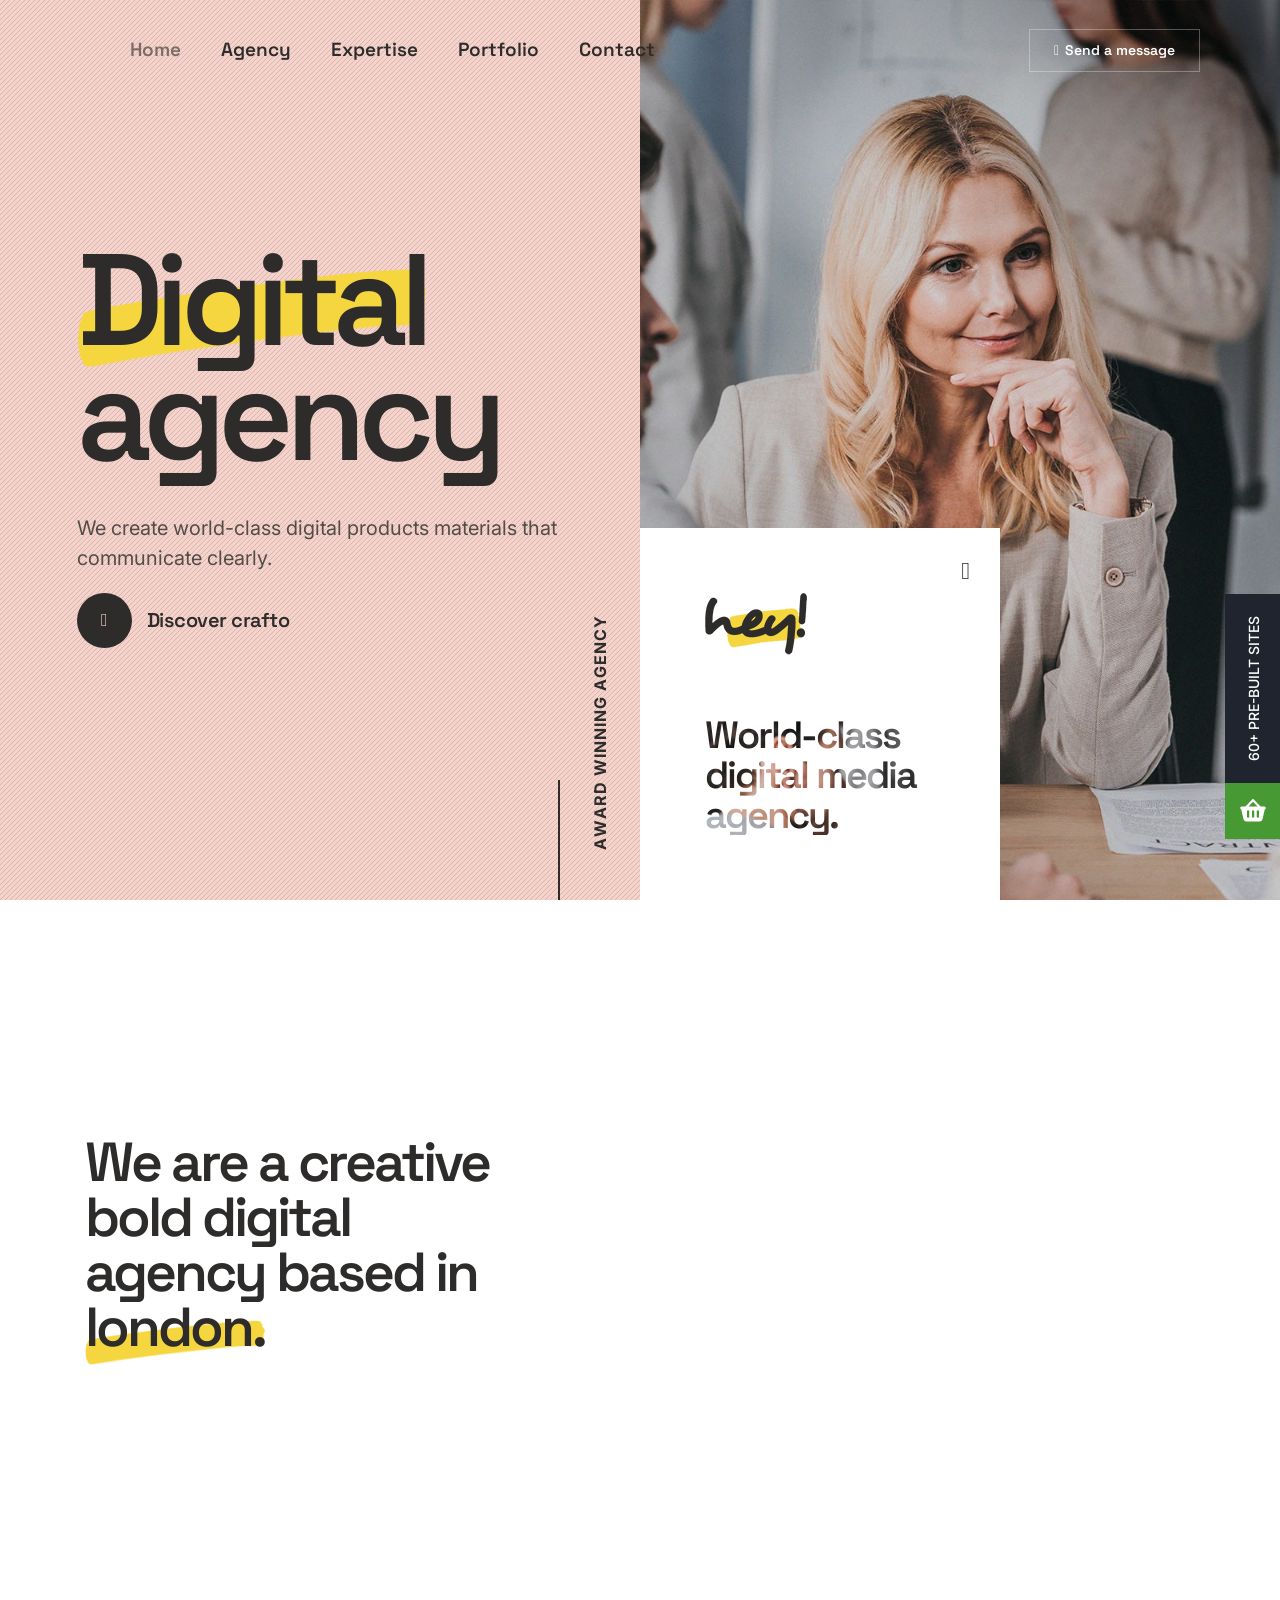
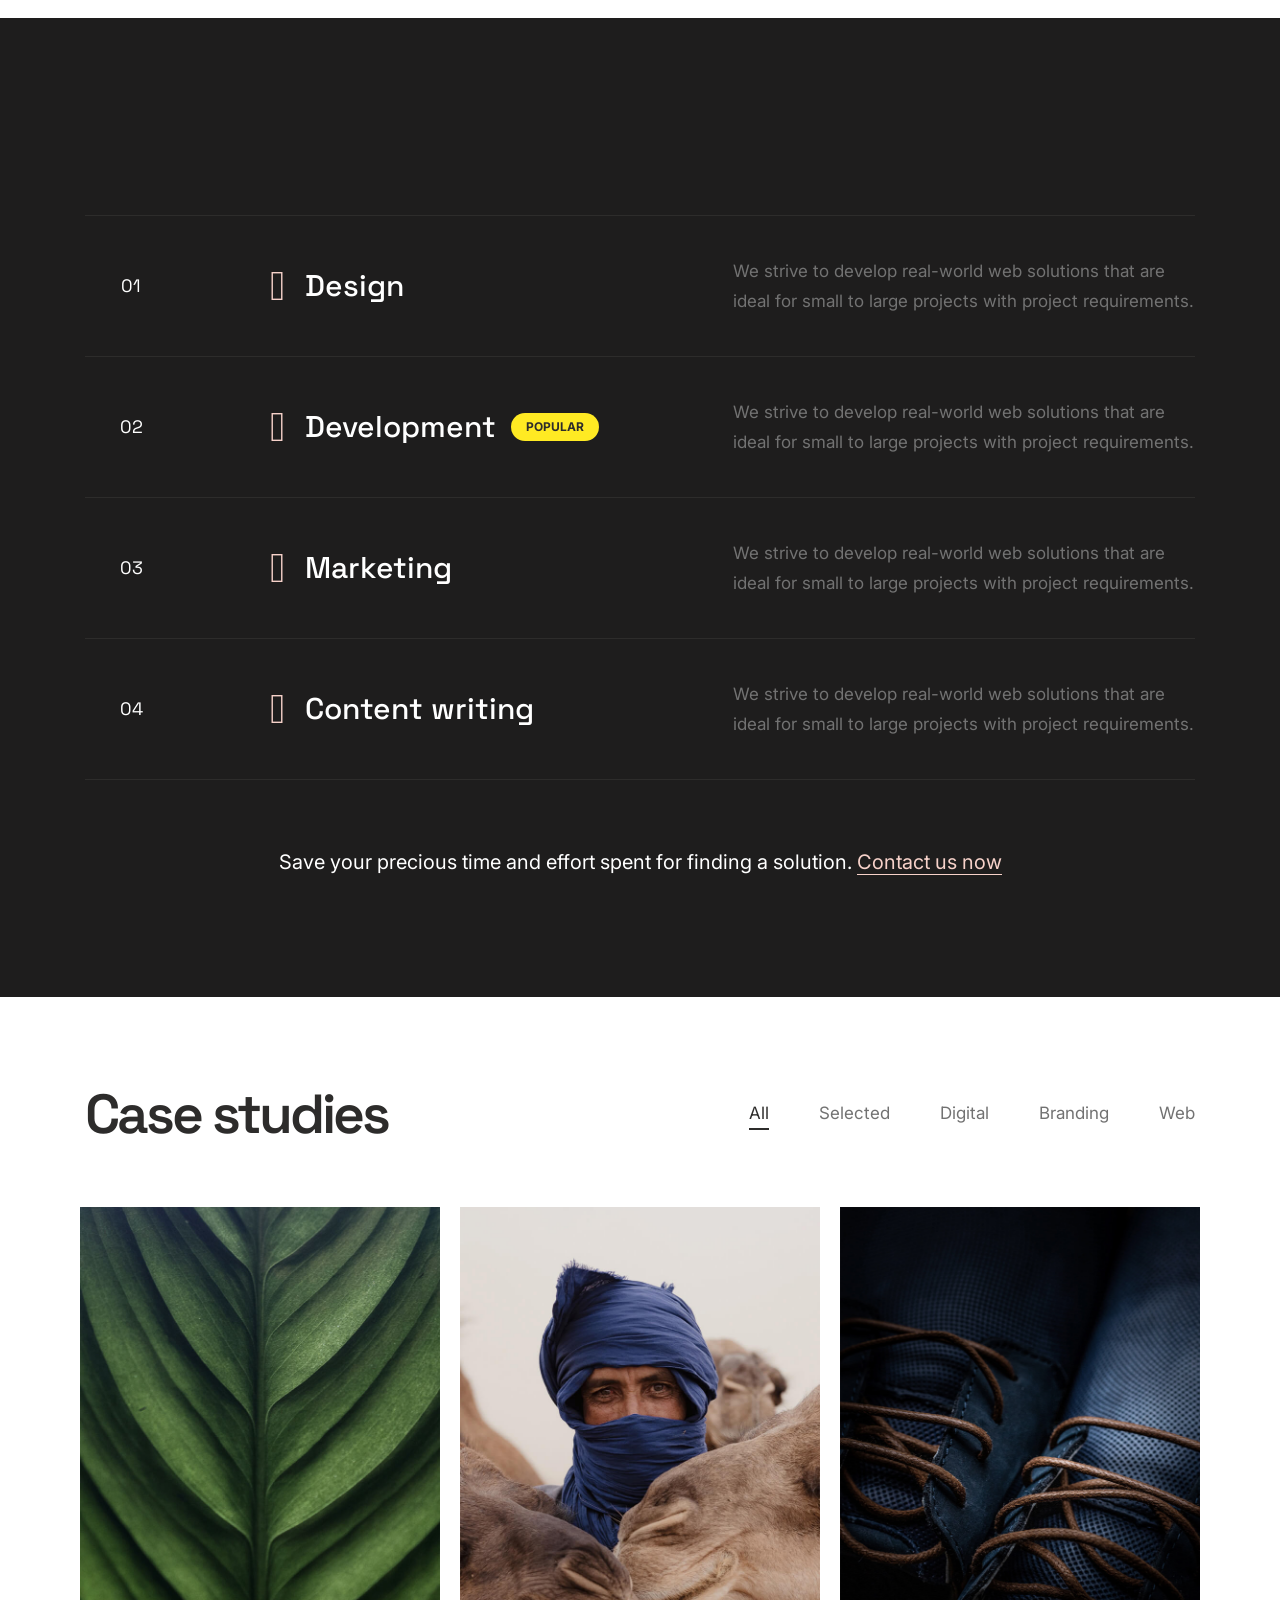
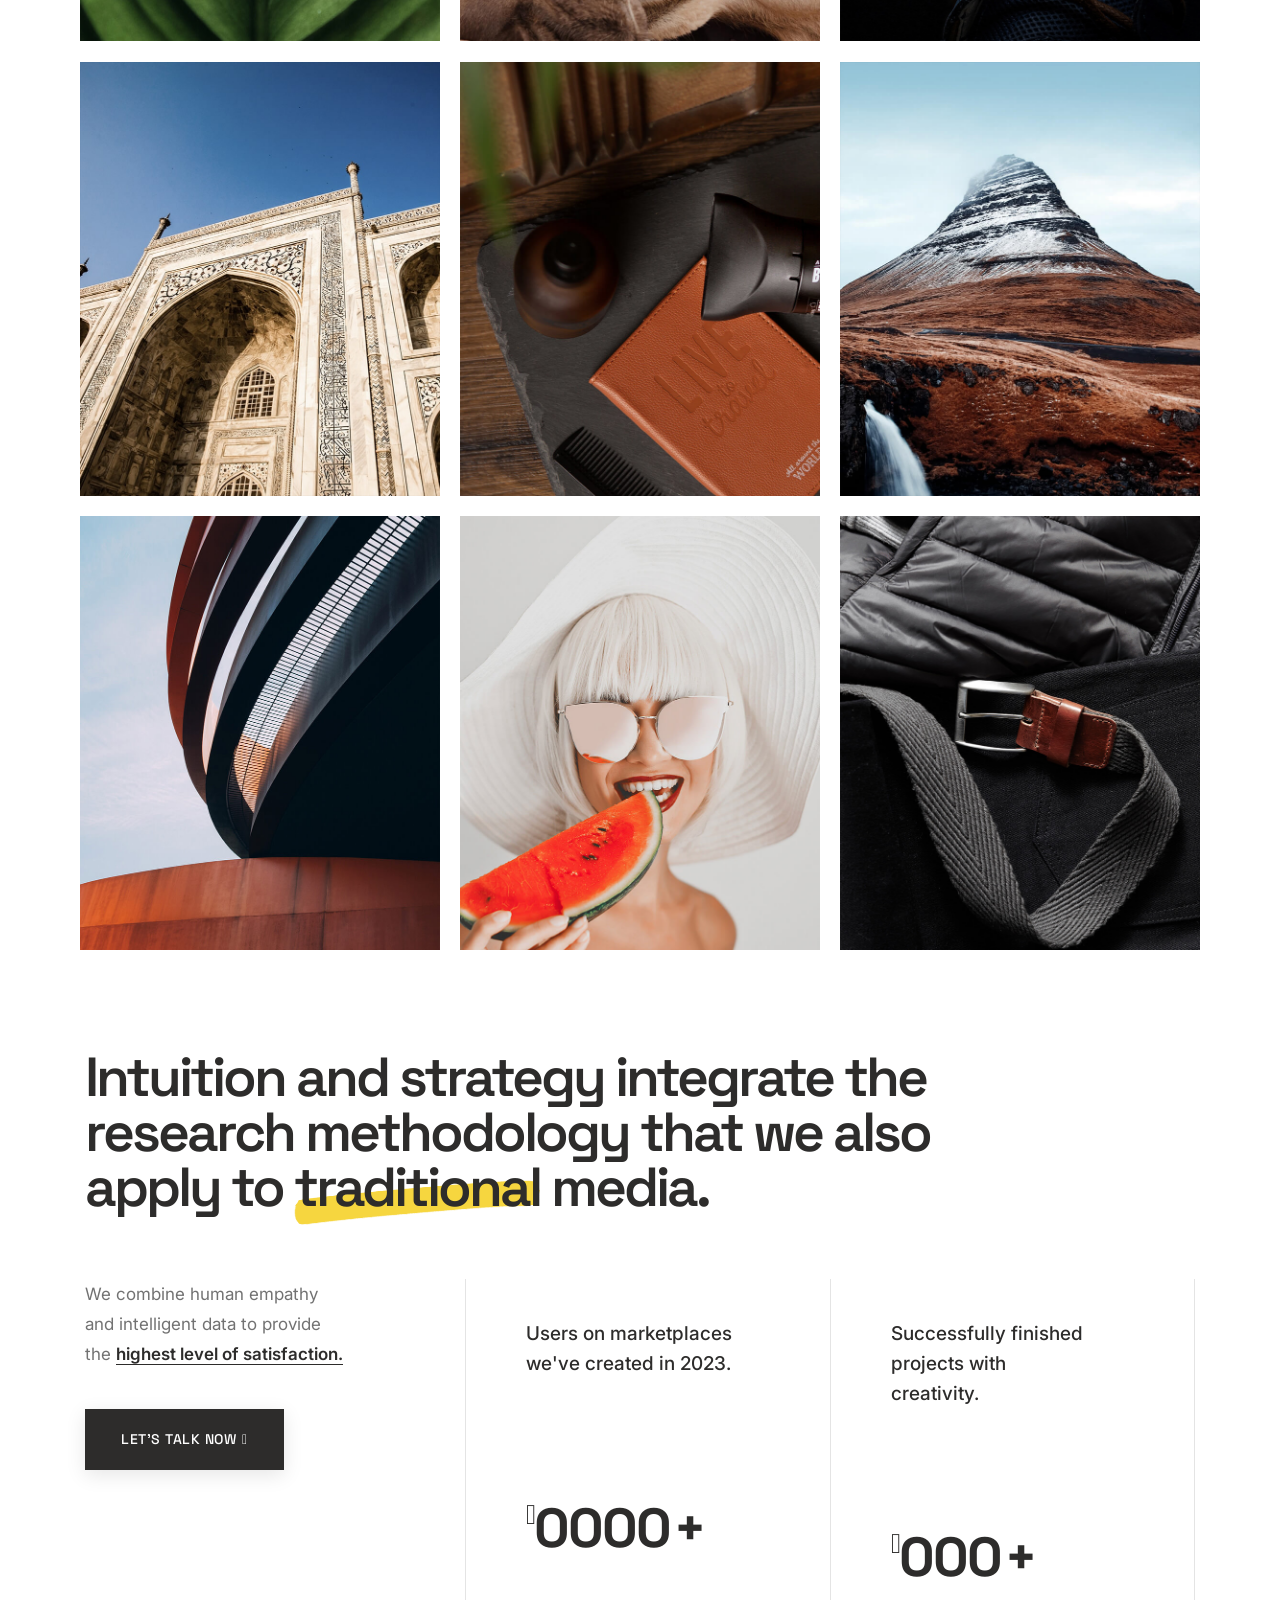
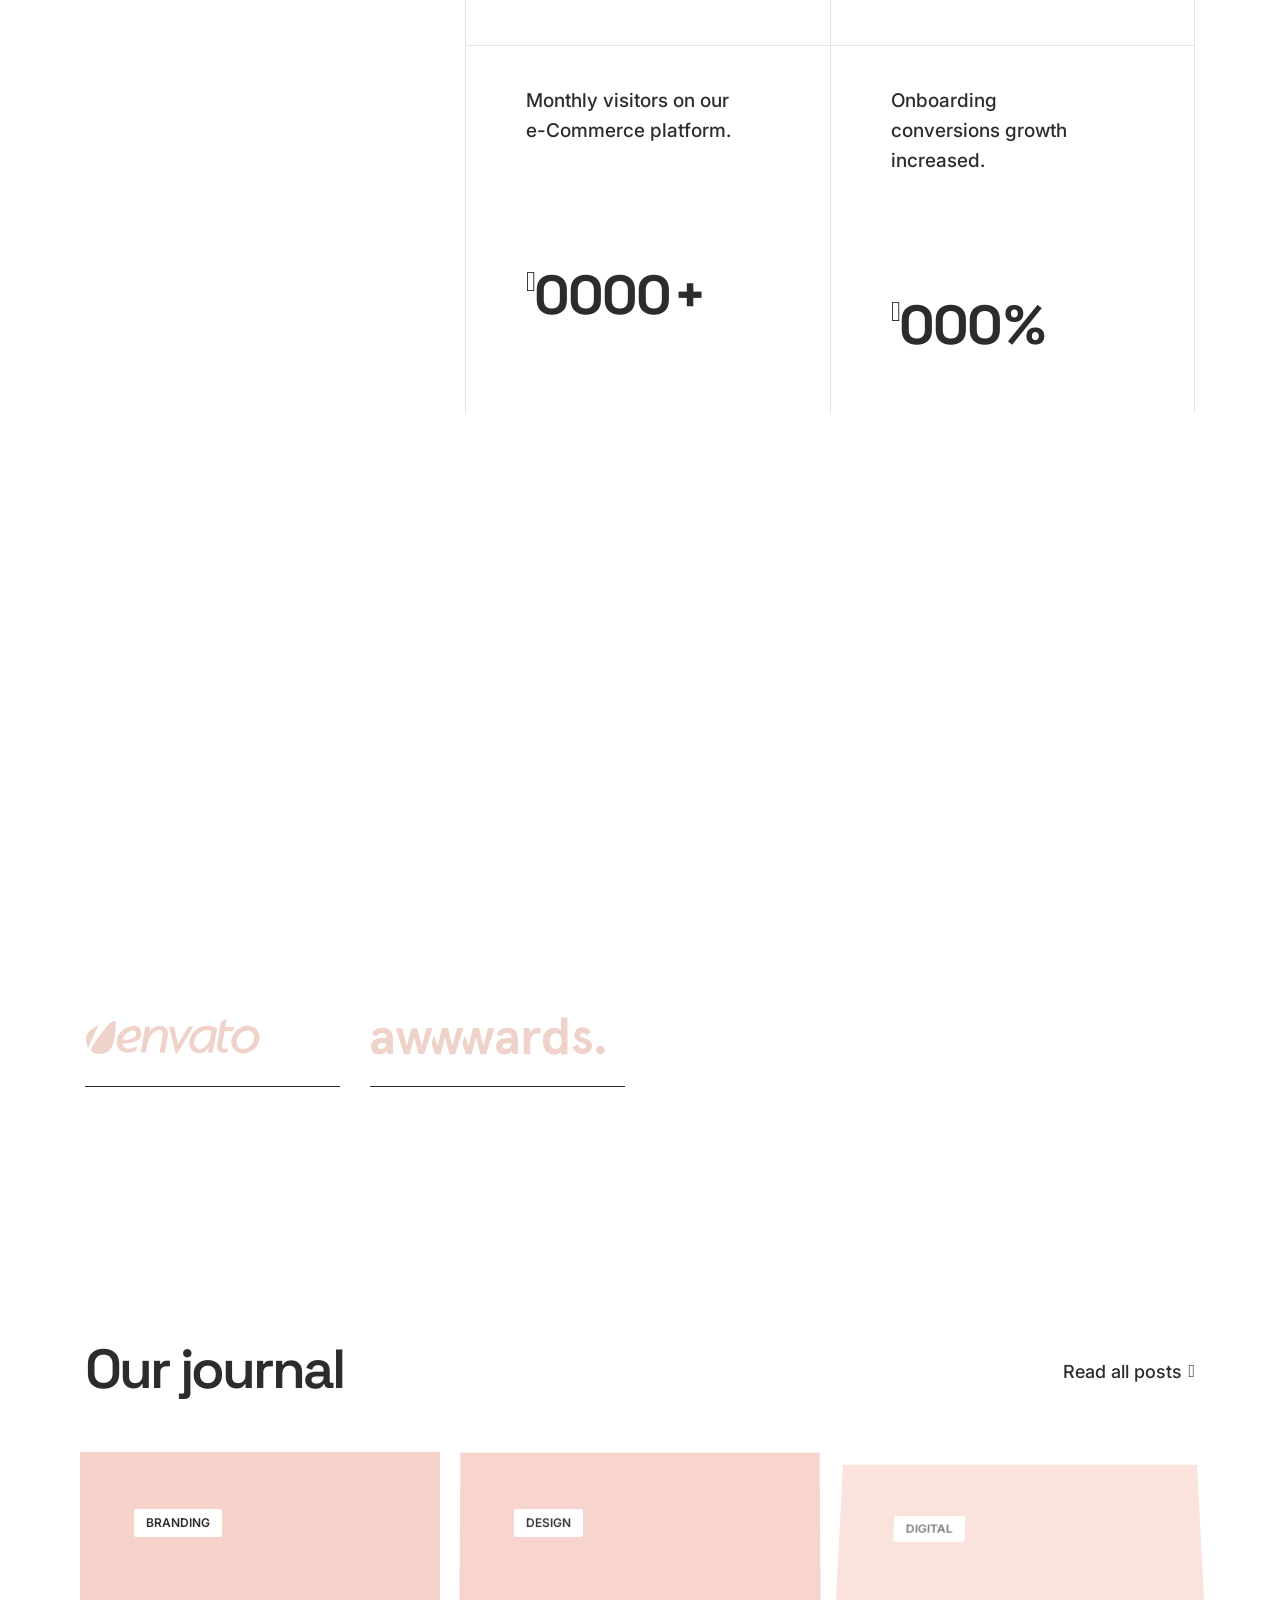
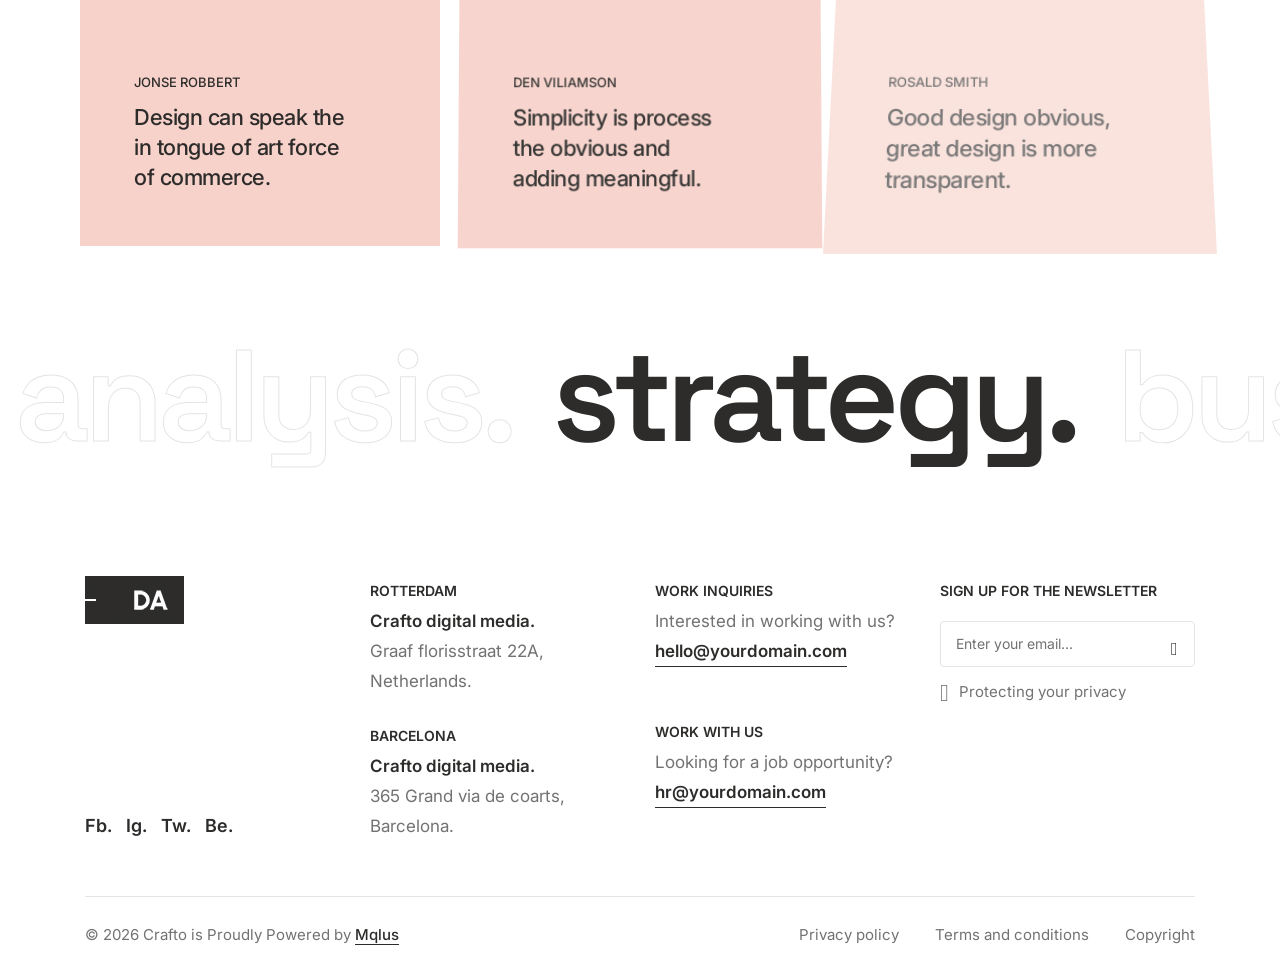
==== commit e887f99d: "updated" ====
--- a/index.html
+++ b/index.html
@@ -5,7 +5,7 @@
         <title>Crafto - The Multipurpose HTML5 Template</title>
         <meta charset="utf-8">
         <meta http-equiv="X-UA-Compatible" content="IE=edge" />
-        <meta name="author" content="ThemeZaa">
+        <meta name="author" content="Mqlus">
         <meta name="viewport" content="width=device-width,initial-scale=1.0" />
         <meta name="description" content="Elevate your online presence with Crafto - a modern, versatile, multipurpose Bootstrap 5 responsive HTML5, SCSS template using highly creative 60+ ready demos.">
         <!-- favicon icon -->
@@ -790,7 +790,7 @@
                     </div>
                     <!-- end divider -->
                     <!-- start copyright -->
-                    <div class="col-lg-5 pt-15px pb-15px md-pt-0 fs-15 order-2 order-lg-1 text-center text-lg-start last-paragraph-no-margin"><p>© 2026 Crafto is Proudly Powered by <a href="https://www.themezaa.com/" target="_blank" class="text-dark-gray fw-500 text-decoration-line-bottom">ThemeZaa</a></p></div>
+                    <div class="col-lg-5 pt-15px pb-15px md-pt-0 fs-15 order-2 order-lg-1 text-center text-lg-start last-paragraph-no-margin"><p>© 2026 Crafto is Proudly Powered by <a href="https://www.Mqlus.com/" target="_blank" class="text-dark-gray fw-500 text-decoration-line-bottom">Mqlus</a></p></div>
                     <!-- end copyright -->
                     <!-- start footer menu -->
                     <div class="col-lg-7 pt-15px pb-15px md-pb-5px fs-15 order-1 order-lg-2 text-center text-lg-end">
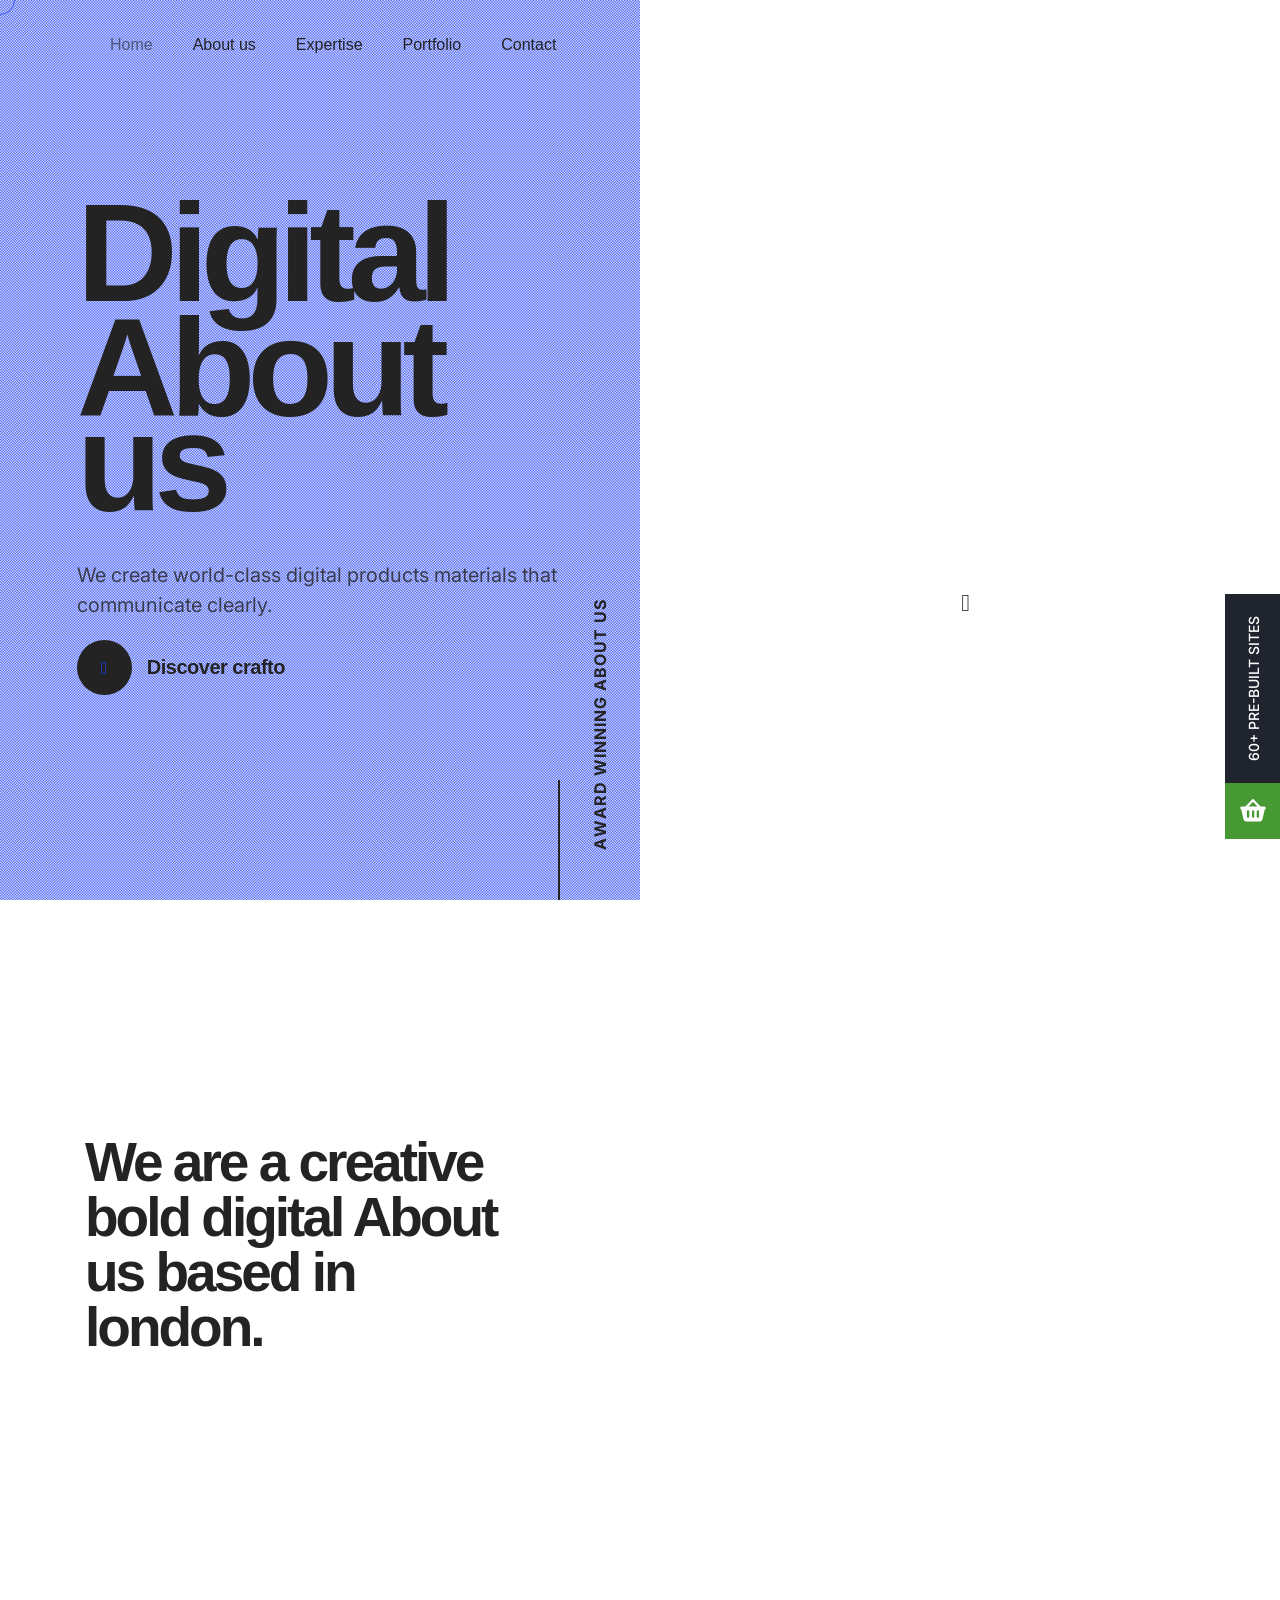
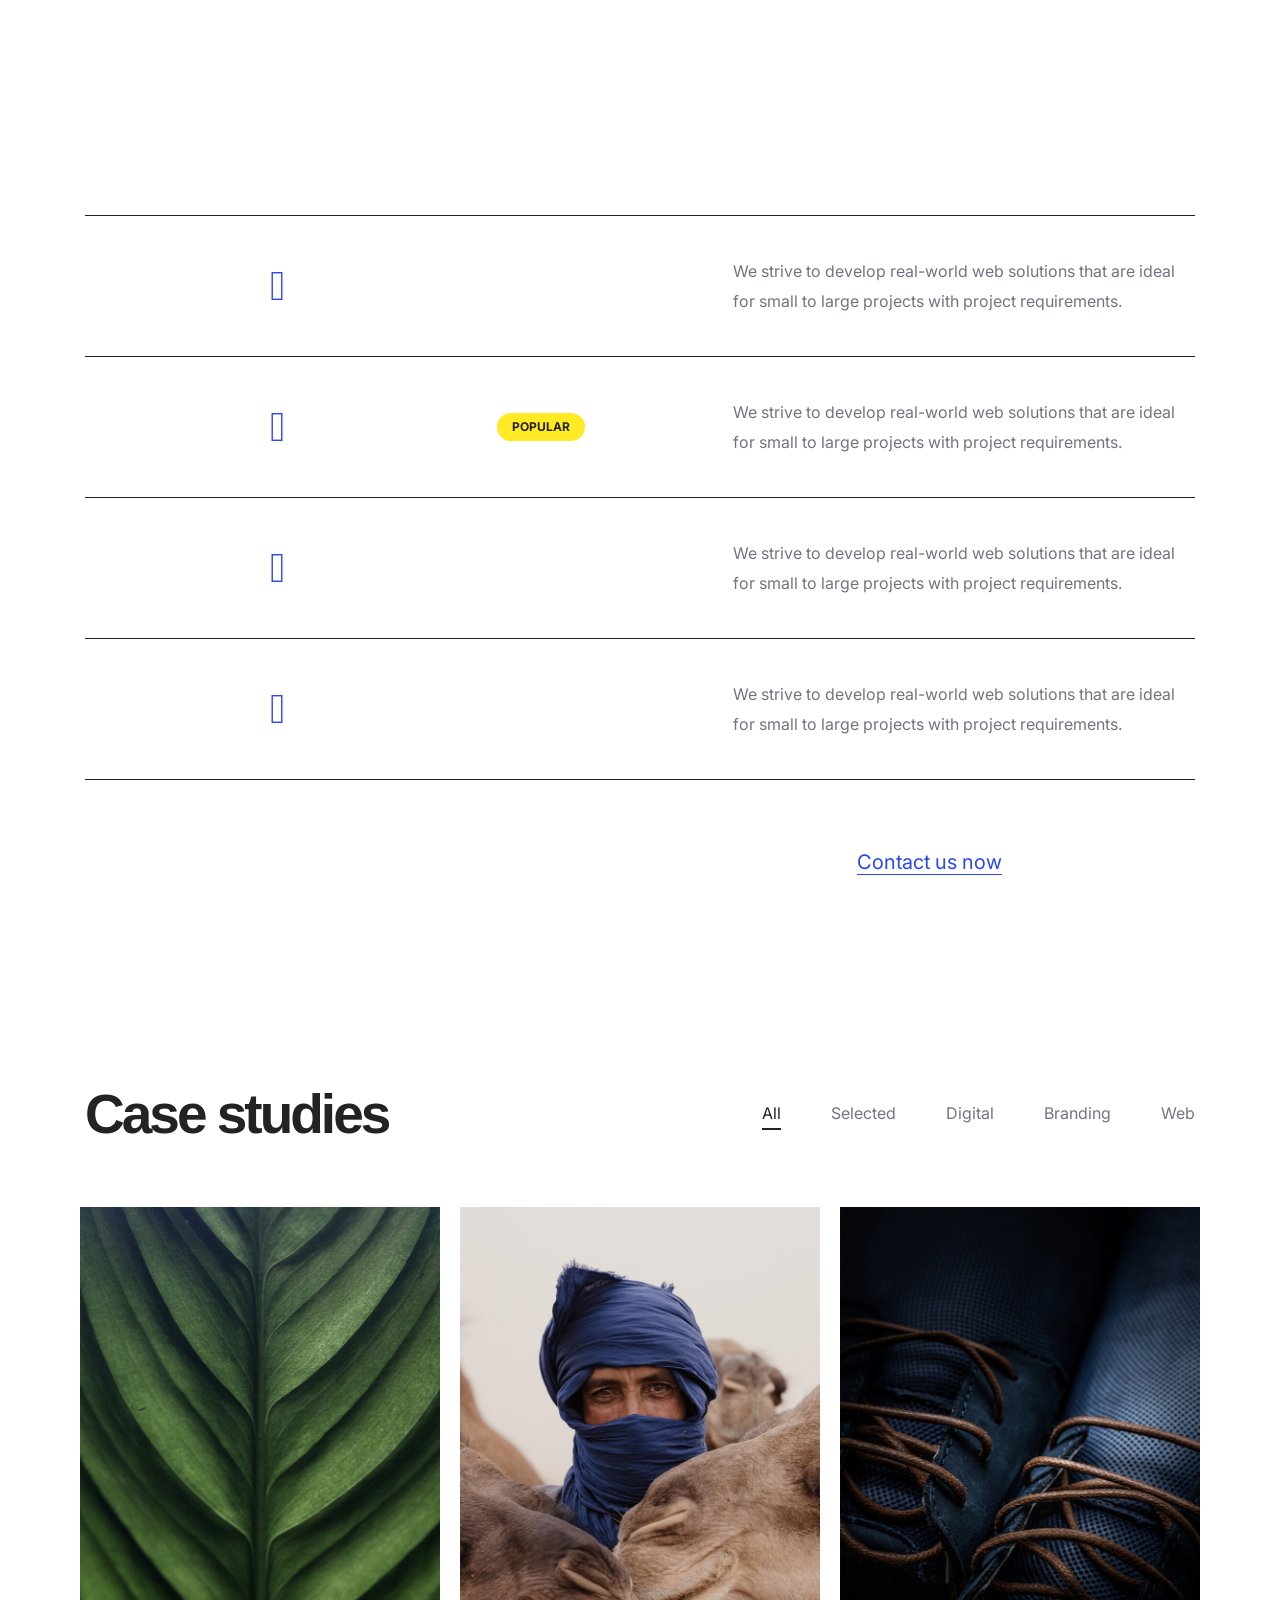
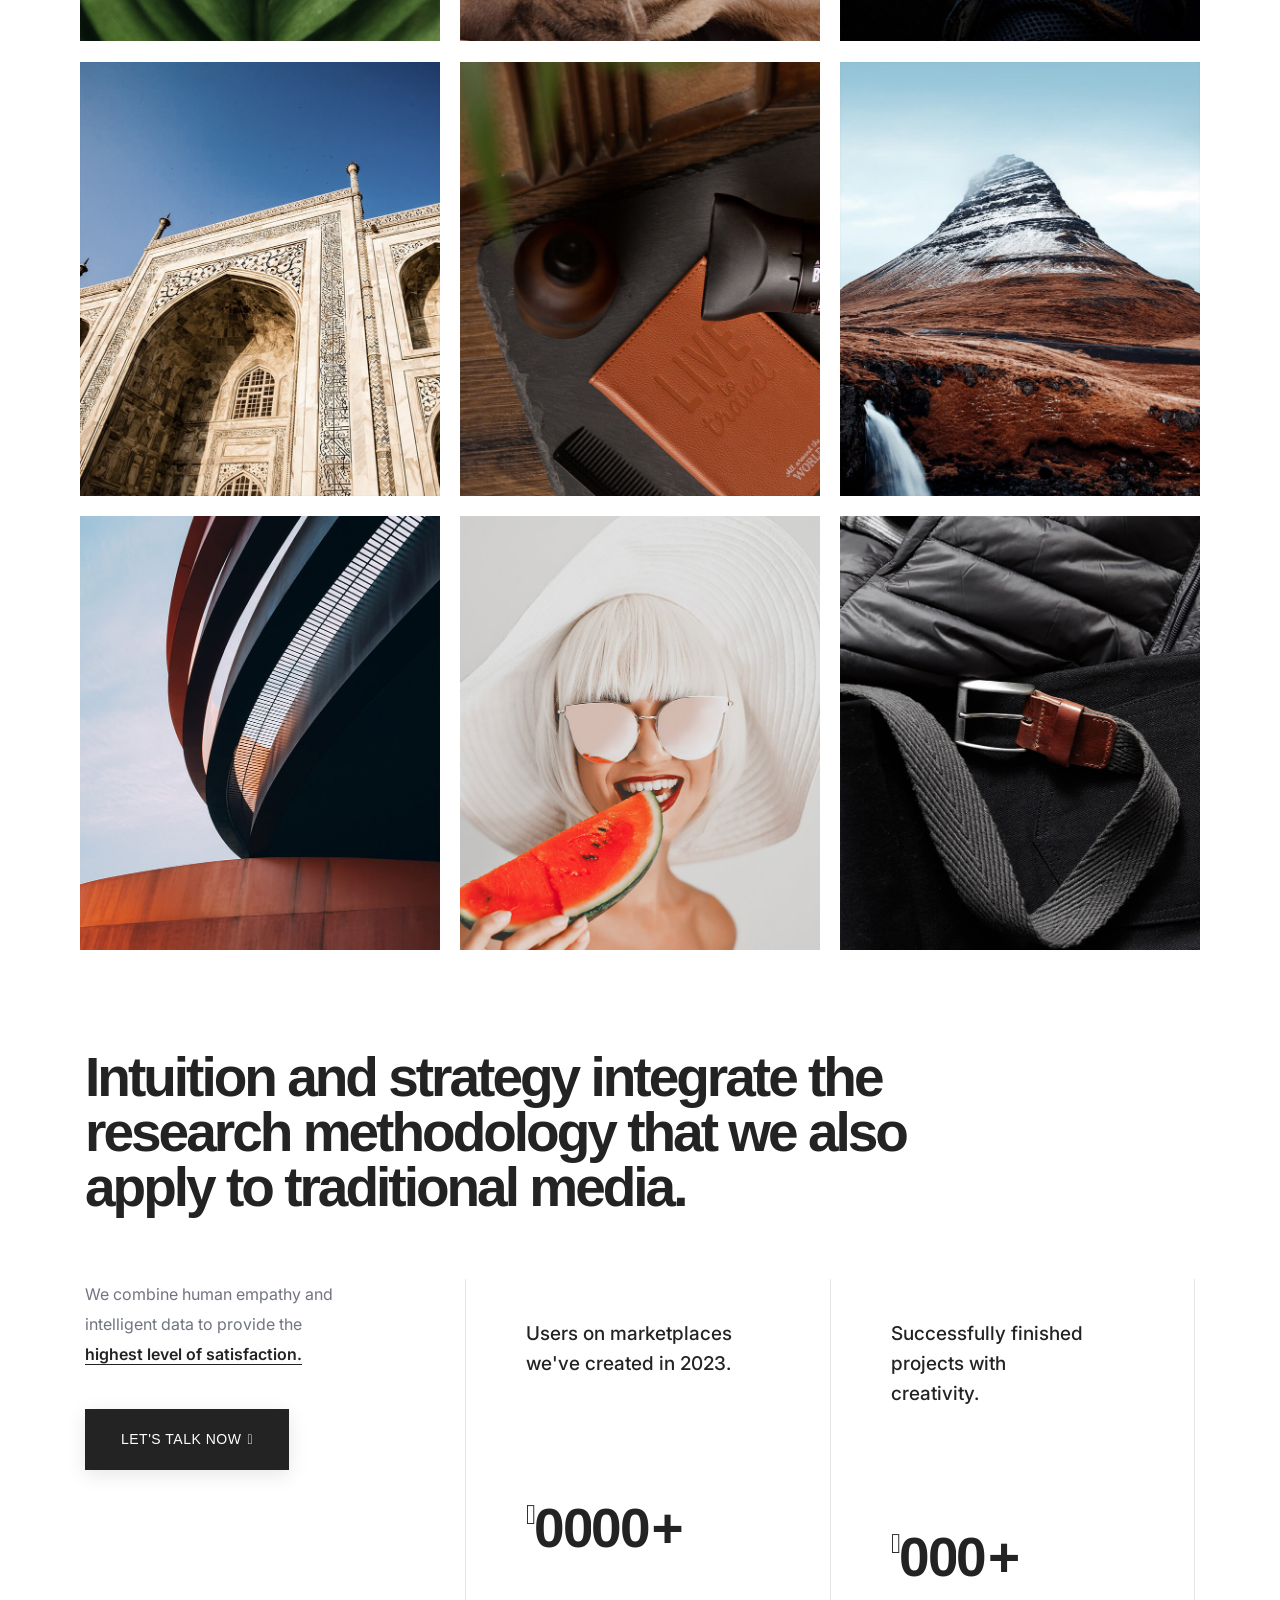
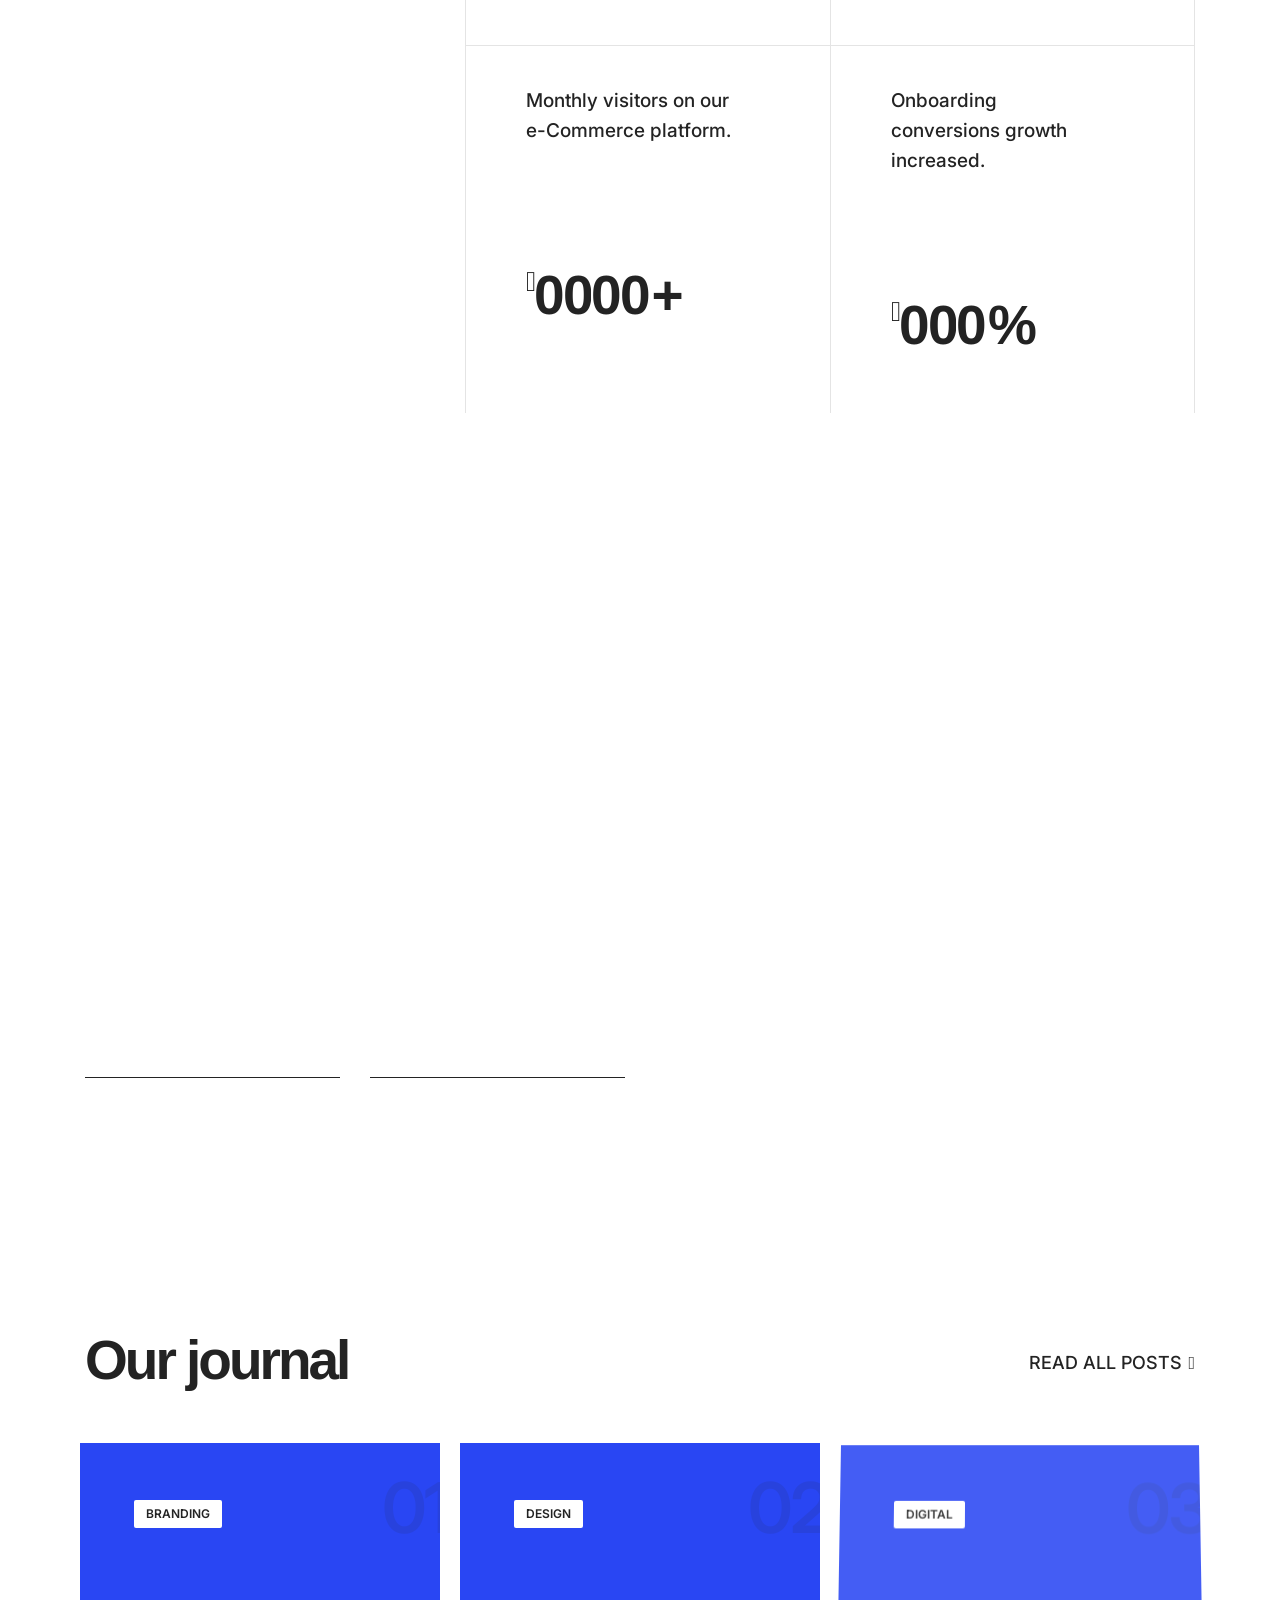
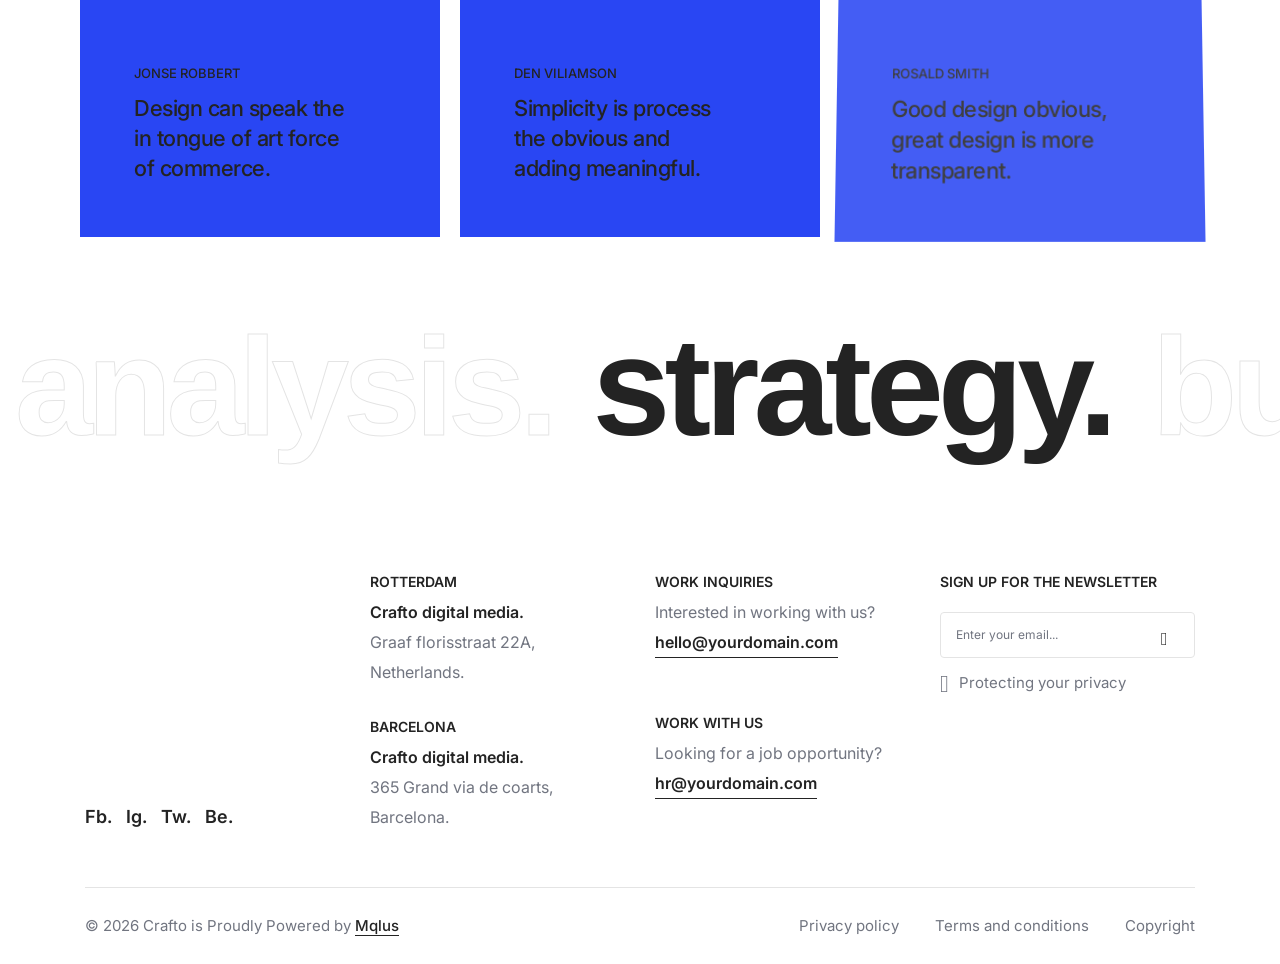
==== commit 4efeeb99: "upt" ====
--- a/index.html
+++ b/index.html
@@ -2,7 +2,7 @@
 <html class="no-js" lang="en">
 
     <head>
-        <title>Crafto - The Multipurpose HTML5 Template</title>
+        <title>Pearl Creation</title>
         <meta charset="utf-8">
         <meta http-equiv="X-UA-Compatible" content="IE=edge" />
         <meta name="author" content="Mqlus">
@@ -21,7 +21,7 @@
         <link rel="stylesheet" href="css/icon.min.css?v=2" />
         <link rel="stylesheet" href="css/style.min.css?v=2"/>
         <link rel="stylesheet" href="css/responsive.min.css?v=2"/>
-        <link rel="stylesheet" href="demos/branding-agency/digital-agency.css?v=2" />
+        <link rel="stylesheet" href="demos/branding-About us/digital-About us.css?v=2" />
     </head>
 
     <body data-mobile-nav-style="full-screen-menu" data-mobile-nav-bg-color="#2d2c2b" class="custom-cursor">
@@ -38,12 +38,12 @@
                 <div class="container-fluid">
                     <div class="col-auto">
                         <a class="navbar-brand" href="index.html">
-                            <img src="images/demo-digital-agency-logo-black.jpg"
-                                 data-at2x="images/demo-digital-agency-logo-black@2x.jpg" alt="" class="default-logo">
-                            <img src="images/demo-digital-agency-logo-black.jpg"
-                                 data-at2x="images/demo-digital-agency-logo-black@2x.jpg" alt="" class="alt-logo">
-                            <img src="images/demo-digital-agency-logo-black.jpg"
-                                 data-at2x="images/demo-digital-agency-logo-black@2x.jpg" alt="" class="mobile-logo">
+                            <img src="images/demo-digital-About us-logo-black.jpg"
+                                 data-at2x="images/demo-digital-About us-logo-black@2x.jpg" alt="" class="default-logo">
+                            <img src="images/demo-digital-About us-logo-black.jpg"
+                                 data-at2x="images/demo-digital-About us-logo-black@2x.jpg" alt="" class="alt-logo">
+                            <img src="images/demo-digital-About us-logo-black.jpg"
+                                 data-at2x="images/demo-digital-About us-logo-black@2x.jpg" alt="" class="mobile-logo">
                         </a>
                     </div> 
                     <div class="col-auto menu-order">
@@ -57,17 +57,17 @@
                         <div class="collapse navbar-collapse" id="navbarNav">
                             <ul class="navbar-nav alt-font">
                                 <li class="nav-item"><a href="index.html" class="nav-link">Home</a></li>
-                                <li class="nav-item"><a href="demo-digital-agency-about.html" class="nav-link">Agency</a></li>
-                                <li class="nav-item"><a href="demo-digital-agency-expertise.html" class="nav-link">Expertise</a></li>
-                                <li class="nav-item"><a href="demo-digital-agency-portfolio.html" class="nav-link">Portfolio</a></li>
-                                <li class="nav-item"><a href="demo-digital-agency-contact.html" class="nav-link">Contact</a></li>
+                                <li class="nav-item"><a href="demo-digital-About us-about.html" class="nav-link">About us</a></li>
+                                <li class="nav-item"><a href="demo-digital-About us-expertise.html" class="nav-link">Expertise</a></li>
+                                <li class="nav-item"><a href="demo-digital-About us-portfolio.html" class="nav-link">Portfolio</a></li>
+                                <li class="nav-item"><a href="demo-digital-About us-contact.html" class="nav-link">Contact</a></li>
                             </ul>
                         </div>
                     </div>
                     <div class="col-auto ms-auto d-none d-lg-flex">
                         <div class="header-icon">
                             <div class="header-button ms-25px">
-                                <a href="demo-digital-agency-contact.html" class="btn border-1 btn-transparent-white-light btn-large left-icon btn-switch-text">
+                                <a href="demo-digital-About us-contact.html" class="btn border-1 btn-transparent-white-light btn-large left-icon btn-switch-text">
                                     <span>
                                         <span><i class="fa-regular fa-envelope"></i></span>
                                         <span class="btn-double-text" data-text="Send a message">Send a message</span>
@@ -87,12 +87,12 @@
                 <div class="row h-100 g-0">
                     <div class="col-12 col-md-6 bg-base-color bg-sliding-line d-flex justify-content-center flex-column p-10 position-relative xl-p-6 md-p-5 sm-ps-30px sm-pe-30px  sm-pt-50px sm-pb-50px order-2 order-md-1">
                         <div class="vertical-title-center align-items-end w-75px sm-w-60px justify-content-center position-absolute pb-50px sm-pb-30px right-3px">
-                            <div class="title fs-16 text-dark-gray fw-700 text-uppercase ls-1px text-uppercase" data-fancy-text='{ "opacity": [0, 1], "translateY": [50, 0], "filter": ["blur(20px)", "blur(0px)"], "string": ["Award winning agency"], "duration": 400, "delay": 0, "speed": 50, "easing": "easeOutQuad" }'></div>
+                            <div class="title fs-16 text-dark-gray fw-700 text-uppercase ls-1px text-uppercase" data-fancy-text='{ "opacity": [0, 1], "translateY": [50, 0], "filter": ["blur(20px)", "blur(0px)"], "string": ["Award winning About us"], "duration": 400, "delay": 0, "speed": 50, "easing": "easeOutQuad" }'></div>
                         </div>
                         <div class="separator-line h-120px w-2px bg-dark-gray position-absolute bottom-0px right-80px sm-right-60px"></div>
                         <div class="fs-140 sm-fs-60 lh-95 fw-600 text-dark-gray mb-50px sm-mb-30px alt-font ls-minus-8px sm-ls-minus-2px" data-anime='{ "el": "childs", "translateX": [80, 0], "opacity": [0, 1], "duration": 600, "delay":0, "staggervalue": 300, "easing": "easeOutQuad" }'>
                             <div class="d-inline-block position-relative z-index-9">
-                                <div class="highlight-separator mb-0" data-shadow-animation="true" data-animation-delay="1000">Digital<span><img src="images/demo-digital-agency-highlight-separator.png" alt=""></span></div> agency
+                                <div class="highlight-separator mb-0" data-shadow-animation="true" data-animation-delay="1000">Digital<span><img src="images/demo-digital-About us-highlight-separator.png" alt=""></span></div> About us
                             </div>
                         </div>
                         <div class="fs-20 sm-fs-18 text-dark-gray mb-20px w-70 xxl-w-100 lg-w-100 sm-w-90 d-block" data-anime='{ "el": "childs", "translateX": [110, 0], "opacity": [0, 1], "duration": 600, "delay":0, "staggervalue": 300, "easing": "easeOutQuad" }'>
@@ -114,9 +114,9 @@
                             <div class="position-absolute right-30px top-30px">
                                 <i class="feather icon-feather-arrow-up-right icon-extra-medium text-dark-gray"></i>
                             </div>
-                            <div class="w-60" data-anime='{ "effect": "slide", "color": "#f6d63f", "direction":"lr", "easing": "easeOutQuad", "delay":50}'><img src="images/demo-digital-agency-01.png" alt=""></div>
+                            <div class="w-60" data-anime='{ "effect": "slide", "color": "#f6d63f", "direction":"lr", "easing": "easeOutQuad", "delay":50}'><img src="images/demo-digital-About us-01.png" alt=""></div>
                             <div class="fancy-text-style-3 mt-60px">
-                                <h4 class="lh-40 alt-font text-dark-gray fw-600 ls-minus-2px image-mask cover-background mb-0" style="background-image: url('images/demo-digital-agency-text-img.jpg')">World-class digital media agency.</h4>
+                                <h4 class="lh-40 alt-font text-dark-gray fw-600 ls-minus-2px image-mask cover-background mb-0" style="background-image: url('images/demo-digital-About us-text-img.jpg')">World-class digital media About us.</h4>
                             </div>
                         </div>
                         <div class="swiper h-100 banner-slider sm-h-450px swiper-light-pagination" data-slider-options='{ "slidesPerView": 1, "loop": true, "pagination": { "el": ".swiper-pagination-bullets", "clickable": true }, "navigation": { "nextEl": ".slider-one-slide-next-1", "prevEl": ".slider-one-slide-prev-1" }, "autoplay": { "delay": 4000, "stopOnLastSlide": true, "disableOnInteraction": false },"keyboard": { "enabled": true, "onlyInViewport": true }, "effect": "fade" }'>
@@ -124,24 +124,24 @@
                                 <!-- start slider item -->
                                 <div class="swiper-slide">
                                     <div class="position-absolute left-0px top-0px w-100 h-100 cover-background"
-                                         style="background-image:url('images/demo-digital-agency-slider-01.jpg');"></div>
+                                         style="background-image:url('images/demo-digital-About us-slider-01.jpg');"></div>
                                 </div>
                                 <!-- end slider item -->
                                 <!-- start slider item -->
                                 <div class="swiper-slide">
                                     <div class="position-absolute left-0px top-0px w-100 h-100 cover-background"
-                                         style="background-image:url('images/demo-digital-agency-slider-02.jpg');"></div>
+                                         style="background-image:url('images/demo-digital-About us-slider-02.jpg');"></div>
                                 </div>
                                 <!-- end slider item -->
                                 <!-- start slider item -->
                                 <div class="swiper-slide">
                                     <div class="position-absolute left-0px top-0px w-100 h-100 cover-background"
-                                         style="background-image:url('images/demo-digital-agency-slider-03.jpg');"></div>
+                                         style="background-image:url('images/demo-digital-About us-slider-03.jpg');"></div>
                                 </div>
                                 <!-- end slider item -->
                                 <!-- start slider item -->
                                 <div class="swiper-slide">
-                                    <div class="position-absolute left-0px top-0px w-100 h-100 cover-background" style="background-image:url('images/demo-digital-agency-slider-04.jpg');"></div>
+                                    <div class="position-absolute left-0px top-0px w-100 h-100 cover-background" style="background-image:url('images/demo-digital-About us-slider-04.jpg');"></div>
                                 </div>
                                 <!-- end slider item -->
                             </div>
@@ -193,7 +193,7 @@
             <div class="container">
                 <div class="row align-items-center mb-6 sm-mb-50px">
                     <div class="col-xl-5 col-lg-5 md-mb-50px sm-mb-30px text-center text-md-start">
-                        <h2 class="text-dark-gray fw-600 ls-minus-3px mb-0 alt-font highlight-separator-small">We are a creative bold digital agency based in <span class="highlight-separator mb-0 pb-0" data-shadow-animation="true" data-animation-delay="500">london.<span><img src="images/demo-digital-agency-highlight-separator.png" alt=""></span></span></h2>
+                        <h2 class="text-dark-gray fw-600 ls-minus-3px mb-0 alt-font highlight-separator-small">We are a creative bold digital About us based in <span class="highlight-separator mb-0 pb-0" data-shadow-animation="true" data-animation-delay="500">london.<span><img src="images/demo-digital-About us-highlight-separator.png" alt=""></span></span></h2>
                     </div>
                     <div class="col-xl-6 col-lg-7 offset-xl-1 last-paragraph-no-margin">
                         <div class="row align-items-center">
@@ -240,7 +240,7 @@
                         <div class="separator-line-1px bg-extra-medium-gray w-100 mb-30px d-none d-lg-block"></div>
                         <div class="feature-box feature-box-left-icon last-paragraph-no-margin">
                             <div class="feature-box-content">
-                                <span class="fs-18 w-80 sm-w-90 d-block"><span class="fw-700 text-dark-gray ls-minus-1px">200+</span> good award winning digital media agency.</span>
+                                <span class="fs-18 w-80 sm-w-90 d-block"><span class="fw-700 text-dark-gray ls-minus-1px">200+</span> good award winning digital media About us.</span>
                             </div>
                             <div class="feature-box-icon me-0 mt-5px md-mt-0">
                                 <i class="bi bi-megaphone text-dark-gray icon-medium"></i>
@@ -328,7 +328,7 @@
                 </div>
                 <div class="row justify-content-center">
                     <div class="col-lg-12 col-md-10 text-center" data-anime='{ "el": "childs", "translateY": [30, 0], "opacity": [0,1], "duration": 600, "delay": 0, "staggervalue": 300, "easing": "easeOutQuad" }'> 
-                        <div class="text-white fs-20">Save your precious time and effort spent for finding a solution. <a href="demo-digital-agency-contact.html" class="text-base-color text-decoration-line-bottom">Contact us now</a></div>
+                        <div class="text-white fs-20">Save your precious time and effort spent for finding a solution. <a href="demo-digital-About us-contact.html" class="text-base-color text-decoration-line-bottom">Contact us now</a></div>
                     </div>
                 </div>
             </div>
@@ -360,7 +360,7 @@
                             <!-- start portfolio item -->
                             <li class="grid-item selected digital transition-inner-all" data-atropos data-atropos-perspective="1450">
                                 <div class="position-relative">
-                                    <a href="demo-digital-agency-single-project-minimal.html" class="portfolio-link"></a>
+                                    <a href="demo-digital-About us-single-project-minimal.html" class="portfolio-link"></a>
                                     <div class="atropos-scale">
                                         <div class="atropos-rotate">
                                             <div class="atropos-inner" data-atropos-offset="3"> 
@@ -384,7 +384,7 @@
                             <!-- start portfolio item -->
                             <li class="grid-item selected branding transition-inner-all" data-atropos data-atropos-perspective="1450">
                                 <div class="position-relative">
-                                    <a href="demo-digital-agency-single-project-minimal.html" class="portfolio-link"></a>
+                                    <a href="demo-digital-About us-single-project-minimal.html" class="portfolio-link"></a>
                                     <div class="atropos-scale">
                                         <div class="atropos-rotate">
                                             <div class="atropos-inner" data-atropos-offset="3"> 
@@ -407,7 +407,7 @@
                             <!-- start portfolio item -->
                             <li class="grid-item web branding transition-inner-all" data-atropos data-atropos-perspective="1450">
                                 <div class="position-relative">
-                                    <a href="demo-digital-agency-single-project-minimal.html" class="portfolio-link"></a>
+                                    <a href="demo-digital-About us-single-project-minimal.html" class="portfolio-link"></a>
                                     <div class="atropos-scale">
                                         <div class="atropos-rotate">
                                             <div class="atropos-inner" data-atropos-offset="3"> 
@@ -430,7 +430,7 @@
                             <!-- start portfolio item -->
                             <li class="grid-item selected digital transition-inner-all" data-atropos data-atropos-perspective="1450">
                                 <div class="position-relative">
-                                    <a href="demo-digital-agency-single-project-minimal.html" class="portfolio-link"></a>
+                                    <a href="demo-digital-About us-single-project-minimal.html" class="portfolio-link"></a>
                                     <div class="atropos-scale">
                                         <div class="atropos-rotate">
                                             <div class="atropos-inner" data-atropos-offset="3"> 
@@ -453,7 +453,7 @@
                             <!-- start portfolio item -->
                             <li class="grid-item selected web digital branding transition-inner-all" data-atropos data-atropos-perspective="1450">
                                 <div class="position-relative">
-                                    <a href="demo-digital-agency-single-project-minimal.html" class="portfolio-link"></a>
+                                    <a href="demo-digital-About us-single-project-minimal.html" class="portfolio-link"></a>
                                     <div class="atropos-scale">
                                         <div class="atropos-rotate">
                                             <div class="atropos-inner" data-atropos-offset="3"> 
@@ -476,7 +476,7 @@
                             <!-- start portfolio item -->
                             <li class="grid-item web digital branding transition-inner-all" data-atropos data-atropos-perspective="1450">
                                 <div class="position-relative">
-                                    <a href="demo-digital-agency-single-project-minimal.html" class="portfolio-link"></a>
+                                    <a href="demo-digital-About us-single-project-minimal.html" class="portfolio-link"></a>
                                     <div class="atropos-scale">
                                         <div class="atropos-rotate">
                                             <div class="atropos-inner" data-atropos-offset="3"> 
@@ -499,7 +499,7 @@
                             <!-- start portfolio item -->
                             <li class="grid-item selected web branding transition-inner-all" data-atropos data-atropos-perspective="1450">
                                 <div class="position-relative">
-                                    <a href="demo-digital-agency-single-project-minimal.html" class="portfolio-link"></a>
+                                    <a href="demo-digital-About us-single-project-minimal.html" class="portfolio-link"></a>
                                     <div class="atropos-scale">
                                         <div class="atropos-rotate">
                                             <div class="atropos-inner" data-atropos-offset="3"> 
@@ -522,7 +522,7 @@
                             <!-- start portfolio item -->
                             <li class="grid-item selected web digital branding transition-inner-all" data-atropos data-atropos-perspective="1450">
                                 <div class="position-relative">
-                                    <a href="demo-digital-agency-single-project-minimal.html" class="portfolio-link"></a>
+                                    <a href="demo-digital-About us-single-project-minimal.html" class="portfolio-link"></a>
                                     <div class="atropos-scale">
                                         <div class="atropos-rotate">
                                             <div class="atropos-inner" data-atropos-offset="3"> 
@@ -545,7 +545,7 @@
                             <!-- start portfolio item -->
                             <li class="grid-item web digital transition-inner-all" data-atropos data-atropos-perspective="1450">
                                 <div class="position-relative">
-                                    <a href="demo-digital-agency-single-project-minimal.html" class="portfolio-link"></a>
+                                    <a href="demo-digital-About us-single-project-minimal.html" class="portfolio-link"></a>
                                     <div class="atropos-scale">
                                         <div class="atropos-rotate">
                                             <div class="atropos-inner" data-atropos-offset="3"> 
@@ -576,7 +576,7 @@
             <div class="container">
                 <div class="row mb-3 sm-mb-0">
                     <div class="col-12 col-xxl-9 col-xl-10">
-                        <h2 class="text-dark-gray fw-600 alt-font ls-minus-3px w-95 md-w-100 highlight-separator-small">Intuition and strategy integrate the research methodology that we also apply to <span class="highlight-separator mb-0 pb-0" data-shadow-animation="true" data-animation-delay="500"> traditional<span><img src="images/demo-digital-agency-highlight-separator.png" alt=""></span></span> media.</h2>
+                        <h2 class="text-dark-gray fw-600 alt-font ls-minus-3px w-95 md-w-100 highlight-separator-small">Intuition and strategy integrate the research methodology that we also apply to <span class="highlight-separator mb-0 pb-0" data-shadow-animation="true" data-animation-delay="500"> traditional<span><img src="images/demo-digital-About us-highlight-separator.png" alt=""></span></span> media.</h2>
                     </div>
                 </div>
                 <div class="row mb-3 md-mb-0">
@@ -611,7 +611,7 @@
         </section>
         <!-- end section --> 
         <!-- start section -->
-        <section class="big-section" data-parallax-background-ratio="0.5" style="background-image: url(images/demo-digital-agency-bg-01.jpg)">
+        <section class="big-section" data-parallax-background-ratio="0.5" style="background-image: url(images/demo-digital-About us-bg-01.jpg)">
             <div class="container">
                 <div class="row mb-15">
                     <div class="col-12 col-xxl-7 col-xl-8">
@@ -620,11 +620,11 @@
                 </div>
                 <div class="row" data-anime='{ "el": "childs", "translateY": [30, 0], "opacity": [0,1], "duration": 600, "delay": 0, "staggervalue": 300, "easing": "easeOutQuad" }'>
                     <div class="col-6 col-lg-3 col-md-4">
-                        <a href="#"><img src="images/demo-digital-agency-envato.svg" alt=""></a>
+                        <a href="#"><img src="images/demo-digital-About us-envato.svg" alt=""></a>
                         <div class="fs-14 fw-500 text-white border-top border-color-dark-gray pt-15px mt-30px text-uppercase">3x site of the day</div>
                     </div>
                     <div class="col-6 col-lg-3 col-md-4">
-                        <a href="#"><img src="images/demo-digital-agency-awwards.svg" alt=""></a>
+                        <a href="#"><img src="images/demo-digital-About us-awwards.svg" alt=""></a>
                         <div class="fs-14 fw-500 text-white border-top border-color-dark-gray pt-15px mt-30px text-uppercase">2x developer award</div>
                     </div>
                 </div>
@@ -639,7 +639,7 @@
                         <h2 class="fw-600 text-dark-gray mb-0 ls-minus-3px alt-font">Our journal</h2>
                     </div>
                     <div class="col-md-6 text-center text-md-end">
-                        <a href="demo-digital-agency-blog.html" class="btn btn-link btn-hover-animation-switch primary-font text-dark-gray fs-18">
+                        <a href="demo-digital-About us-blog.html" class="btn btn-link btn-hover-animation-switch primary-font text-dark-gray fs-18">
                             <span>
                                 <span class="btn-text">Read all posts</span>
                                 <span class="btn-icon"><i class="feather icon-feather-arrow-right"></i></span>
@@ -656,10 +656,10 @@
                             <li class="grid-item">
                                 <div class="card bg-base-color border-radius-0px border-0 h-100 overflow-hidden">
                                     <div class="card-body hover-box dark-hover p-15 lg-p-10">
-                                        <img src="images/demo-digital-agency-blog-01.jpg" class="hover-img" alt="">
+                                        <img src="images/demo-digital-About us-blog-01.jpg" class="hover-img" alt="">
                                         <a href="#" class="categories-btn ms-0 bg-white text-dark-gray text-uppercase fw-600 mb-70px">Branding</a>
                                         <a href="#" class="fs-13 text-uppercase d-block mb-5px text-dark-gray fw-500 mt-60px">Jonse robbert</a>
-                                        <a href="demo-digital-agency-blog-single-creative.html" class="card-title d-block fs-22 sm-fs-20 ls-minus-05px fw-500 text-dark-gray mb-0 w-90 lg-w-100">Design can speak the in tongue of art force of commerce.</a> 
+                                        <a href="demo-digital-About us-blog-single-creative.html" class="card-title d-block fs-22 sm-fs-20 ls-minus-05px fw-500 text-dark-gray mb-0 w-90 lg-w-100">Design can speak the in tongue of art force of commerce.</a> 
                                     </div>
                                 </div>
                             </li>
@@ -668,10 +668,10 @@
                             <li class="grid-item">
                                 <div class="card bg-base-color border-radius-0px border-0 h-100 overflow-hidden">
                                     <div class="card-body hover-box dark-hover p-15 lg-p-10">
-                                        <img src="images/demo-digital-agency-blog-02.jpg" class="hover-img" alt="">
+                                        <img src="images/demo-digital-About us-blog-02.jpg" class="hover-img" alt="">
                                         <a href="#" class="categories-btn ms-0 bg-white text-dark-gray text-uppercase fw-600 mb-70px">Design</a>
                                         <a href="#" class="fs-13 text-uppercase d-block mb-5px text-dark-gray fw-500 mt-60px">Den viliamson</a>
-                                        <a href="demo-digital-agency-blog-single-creative.html" class="card-title d-block fs-22 sm-fs-20 ls-minus-05px fw-500 text-dark-gray mb-0 w-90 lg-w-100">Simplicity is process the obvious and adding meaningful.</a> 
+                                        <a href="demo-digital-About us-blog-single-creative.html" class="card-title d-block fs-22 sm-fs-20 ls-minus-05px fw-500 text-dark-gray mb-0 w-90 lg-w-100">Simplicity is process the obvious and adding meaningful.</a> 
                                     </div>
                                 </div>
                             </li>
@@ -680,10 +680,10 @@
                             <li class="grid-item">
                                 <div class="card bg-base-color border-radius-0px border-0 h-100 overflow-hidden">
                                     <div class="card-body hover-box dark-hover p-15 lg-p-10">
-                                        <img src="images/demo-digital-agency-blog-03.jpg" class="hover-img" alt="">
+                                        <img src="images/demo-digital-About us-blog-03.jpg" class="hover-img" alt="">
                                         <a href="#" class="categories-btn ms-0 bg-white text-dark-gray text-uppercase fw-600 mb-70px">Digital</a>
                                         <a href="#" class="fs-13 text-uppercase d-block mb-5px text-dark-gray fw-500 mt-60px">Rosald smith</a>
-                                        <a href="demo-digital-agency-blog-single-creative.html" class="card-title d-block fs-22 sm-fs-20 ls-minus-05px fw-500 text-dark-gray mb-0 w-90 lg-w-100">Good design obvious, great design is more transparent.
+                                        <a href="demo-digital-About us-blog-single-creative.html" class="card-title d-block fs-22 sm-fs-20 ls-minus-05px fw-500 text-dark-gray mb-0 w-90 lg-w-100">Good design obvious, great design is more transparent.
                                         </a> 
                                     </div>
                                 </div>
@@ -743,7 +743,7 @@
                 <div class="row">
                     <div class="col-12 col-xl-3 col-lg-12 col-md-6 d-flex flex-column lg-mb-30px sm-mb-20px order-md-1">
                         <a href="index.html" class="footer-logo d-inline-block lg-mb-30px">
-                            <img src="images/demo-digital-agency-footer-logo.jpg" data-at2x="images/demo-digital-agency-footer-logo@2x.jpg" alt="">
+                            <img src="images/demo-digital-About us-footer-logo.jpg" data-at2x="images/demo-digital-About us-footer-logo@2x.jpg" alt="">
                         </a>
                         <div class="elements-social social-text-style-01 mt-auto">
                             <ul class="small-icon dark fw-600">
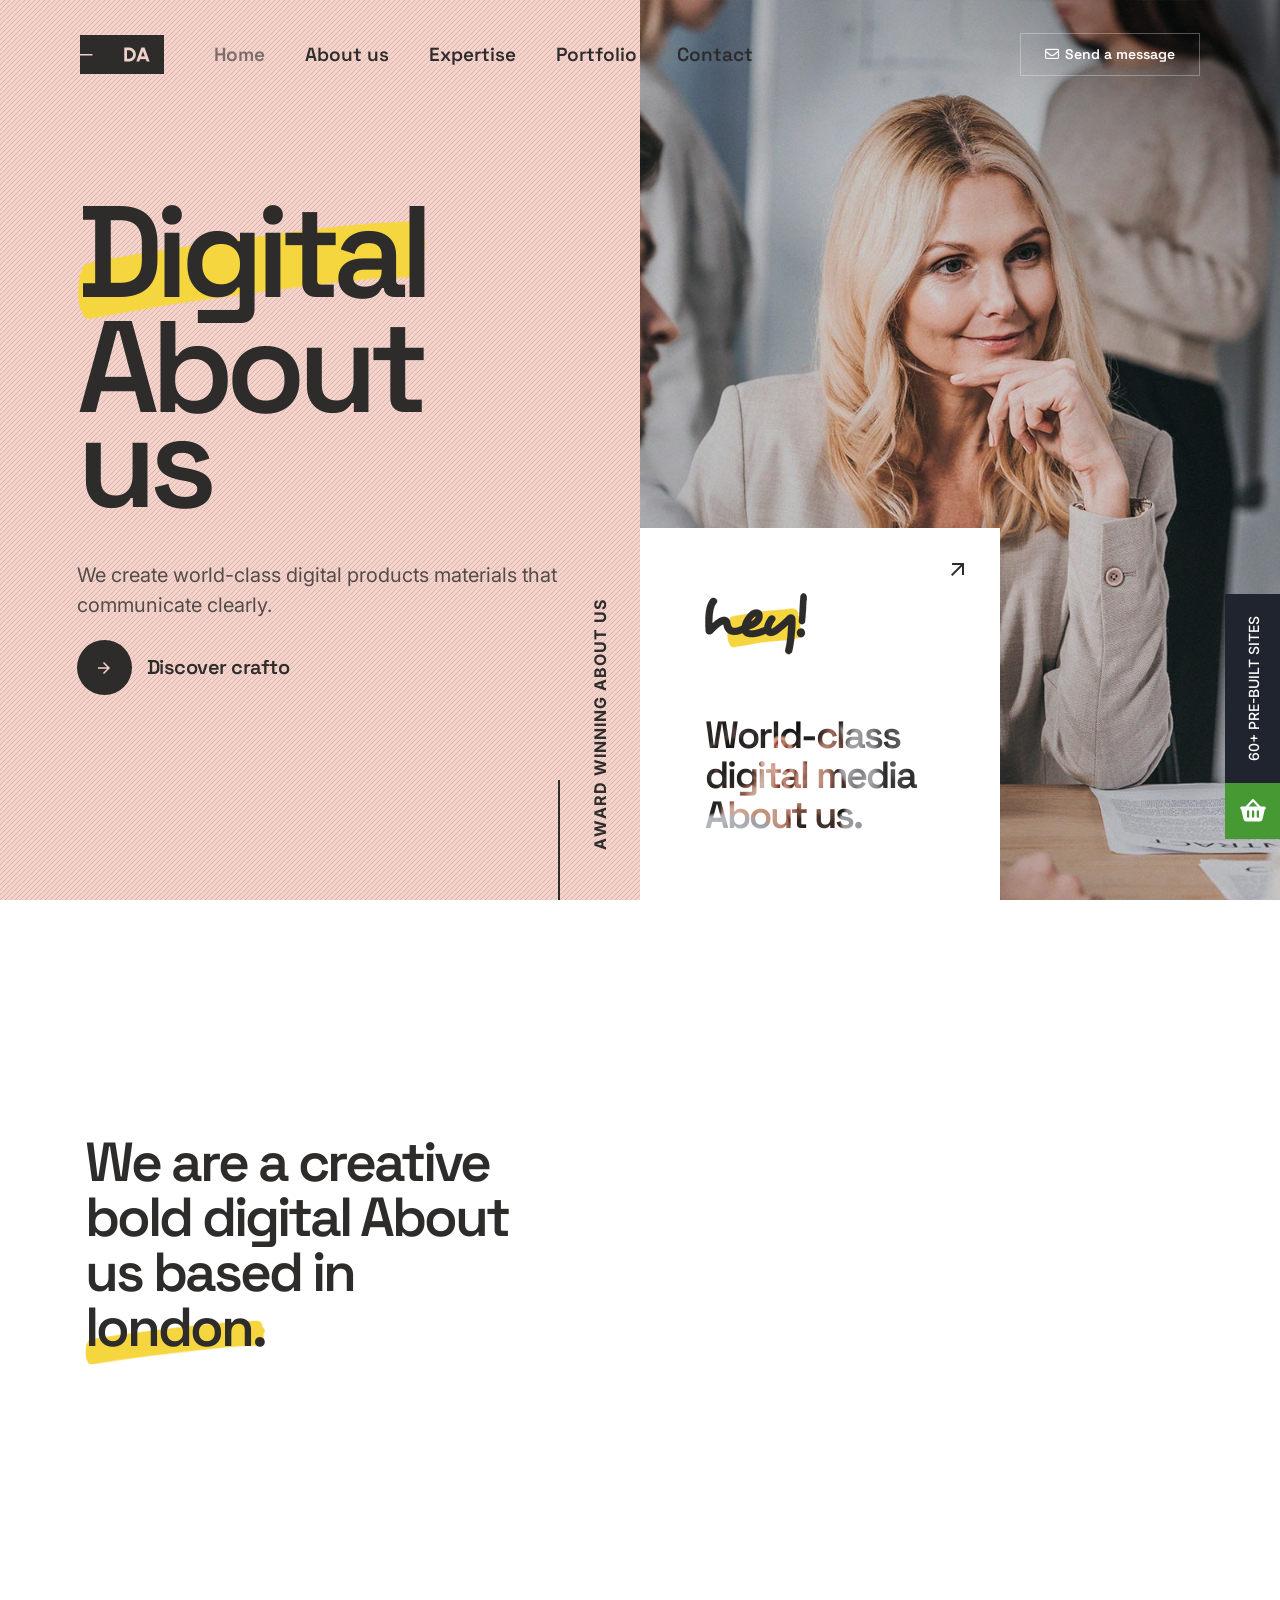
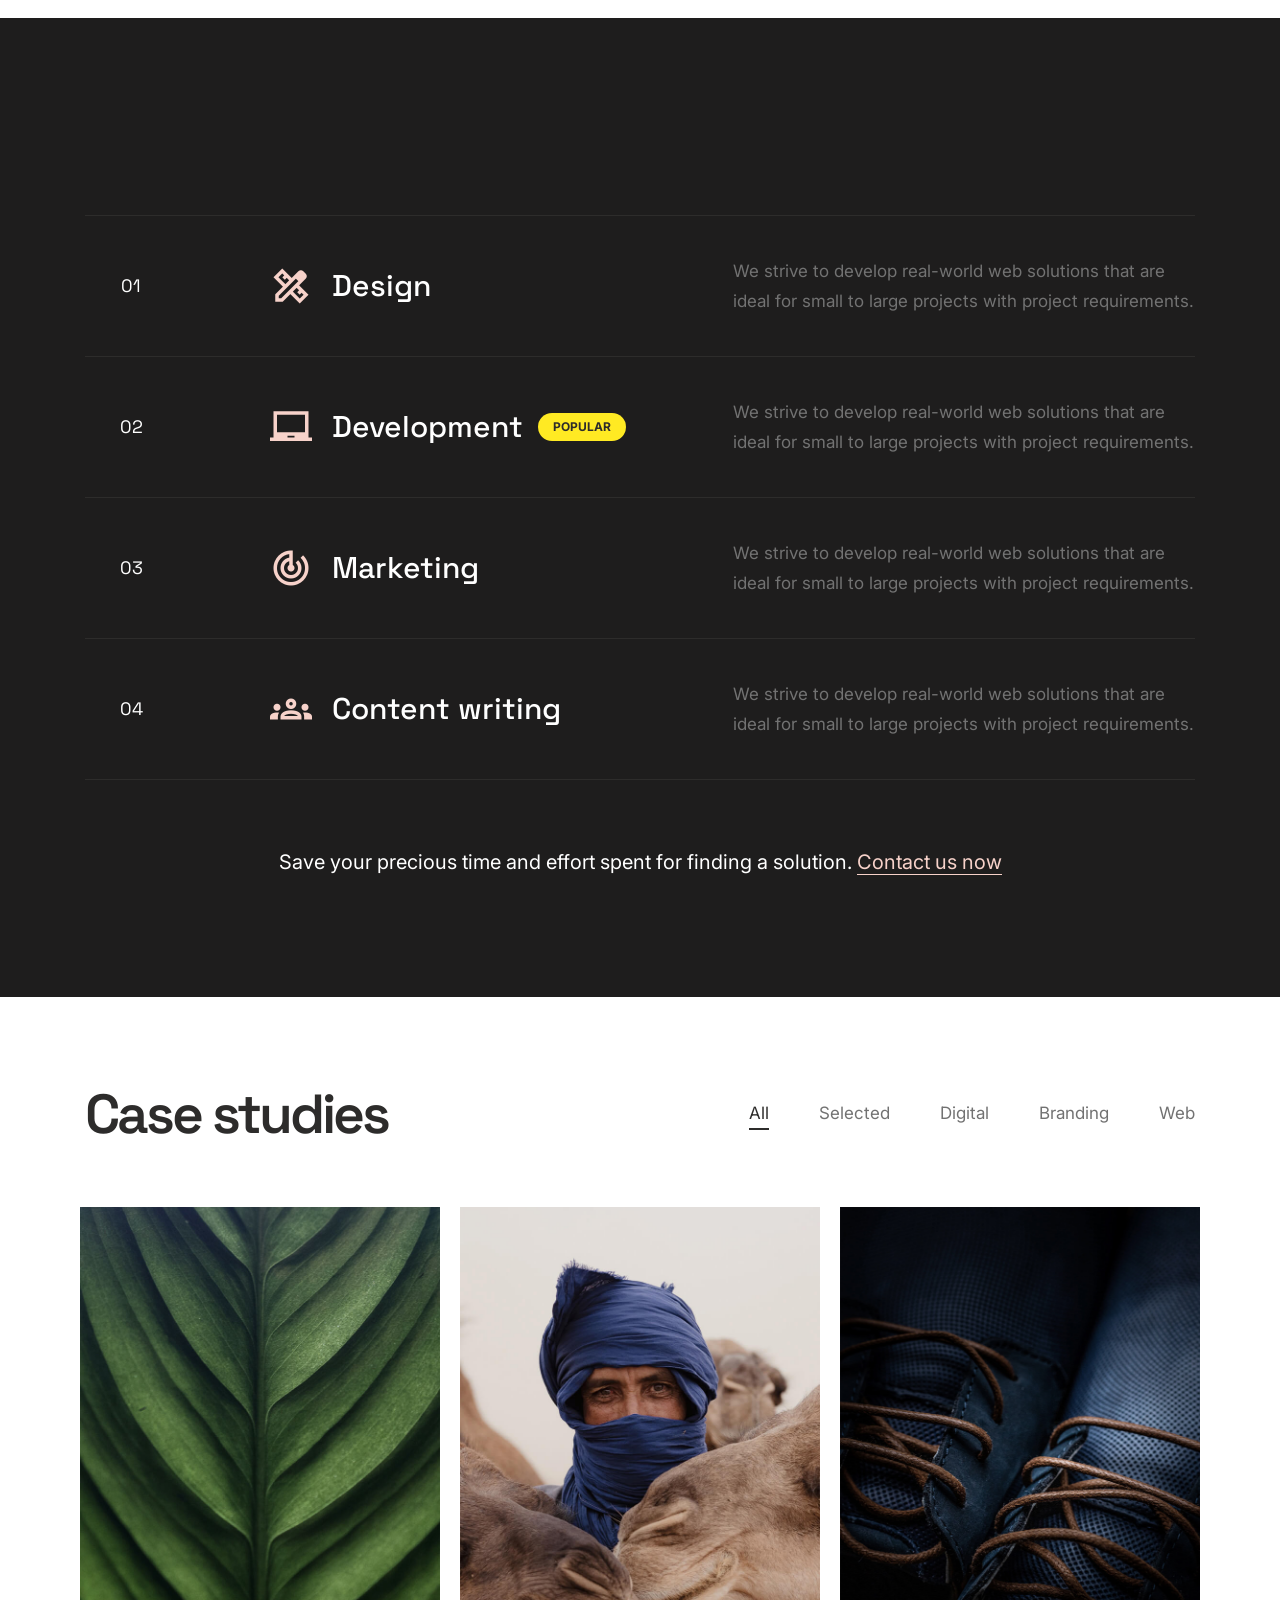
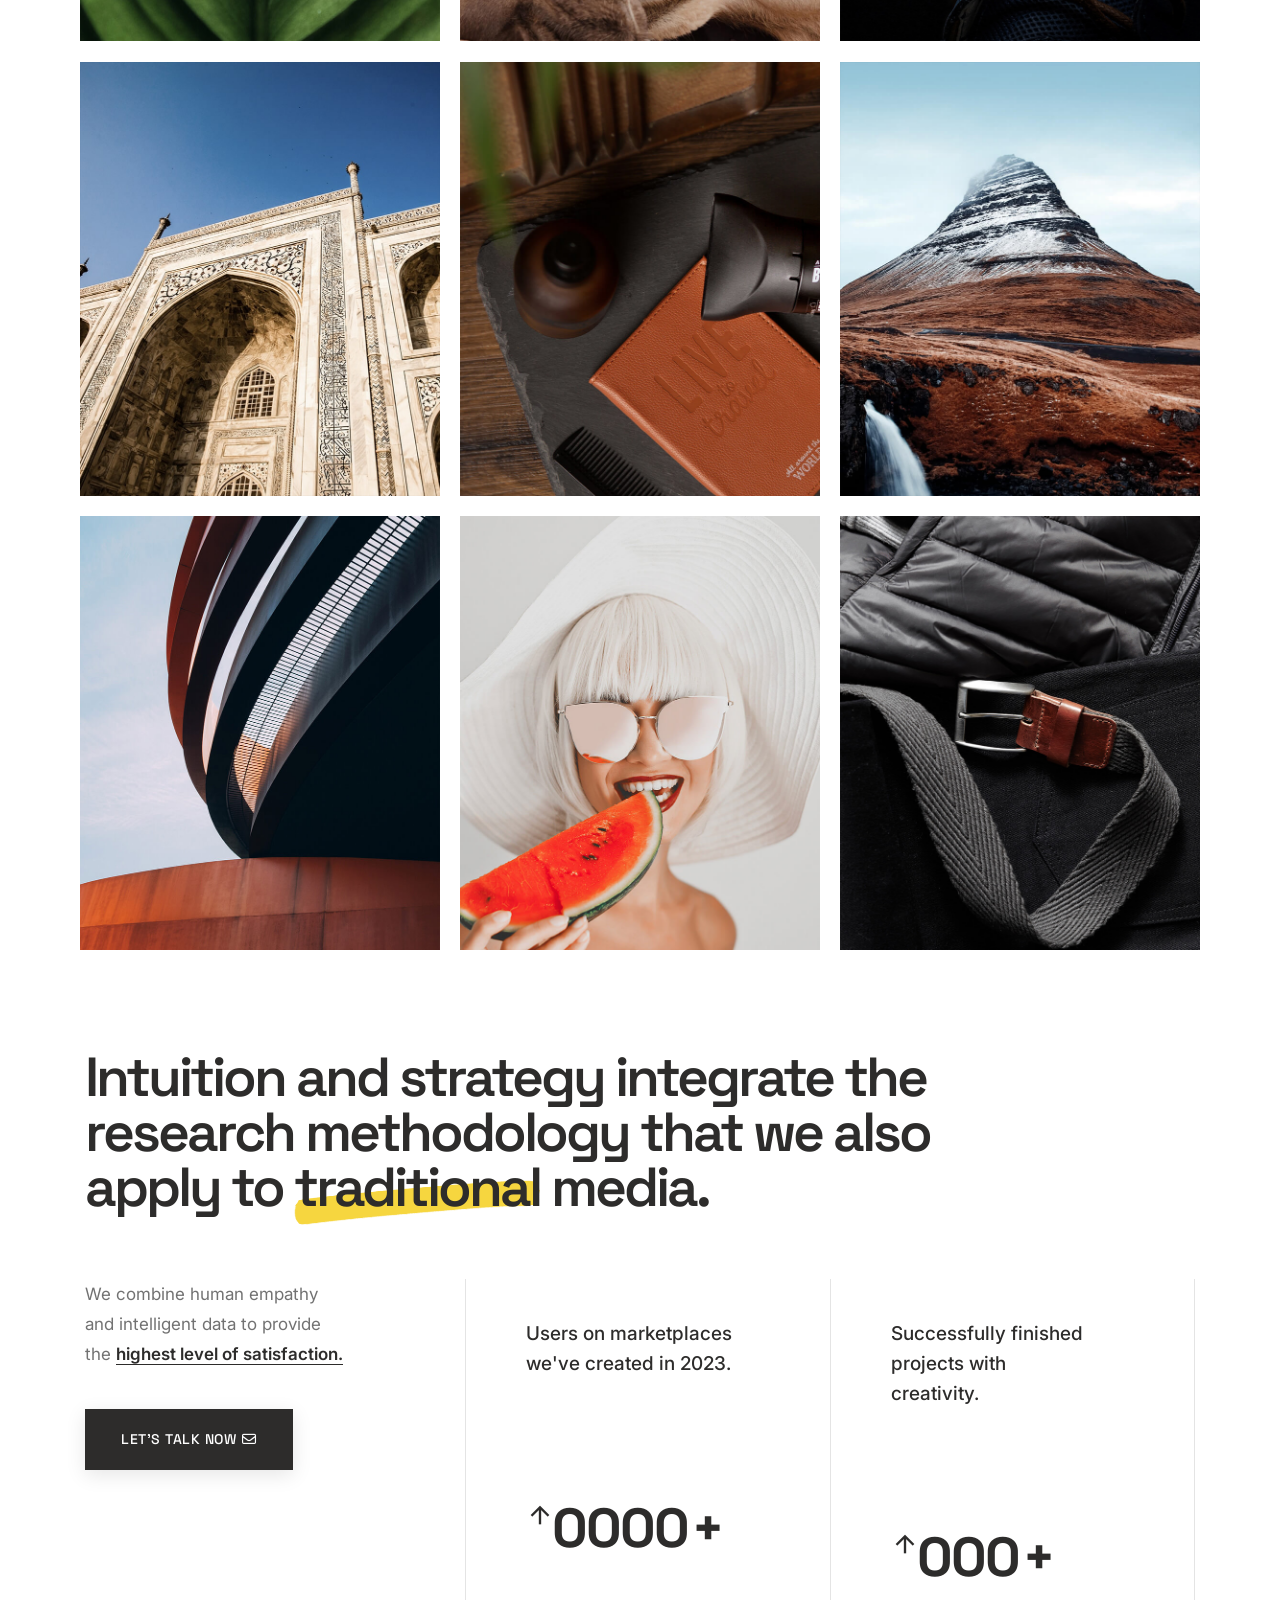
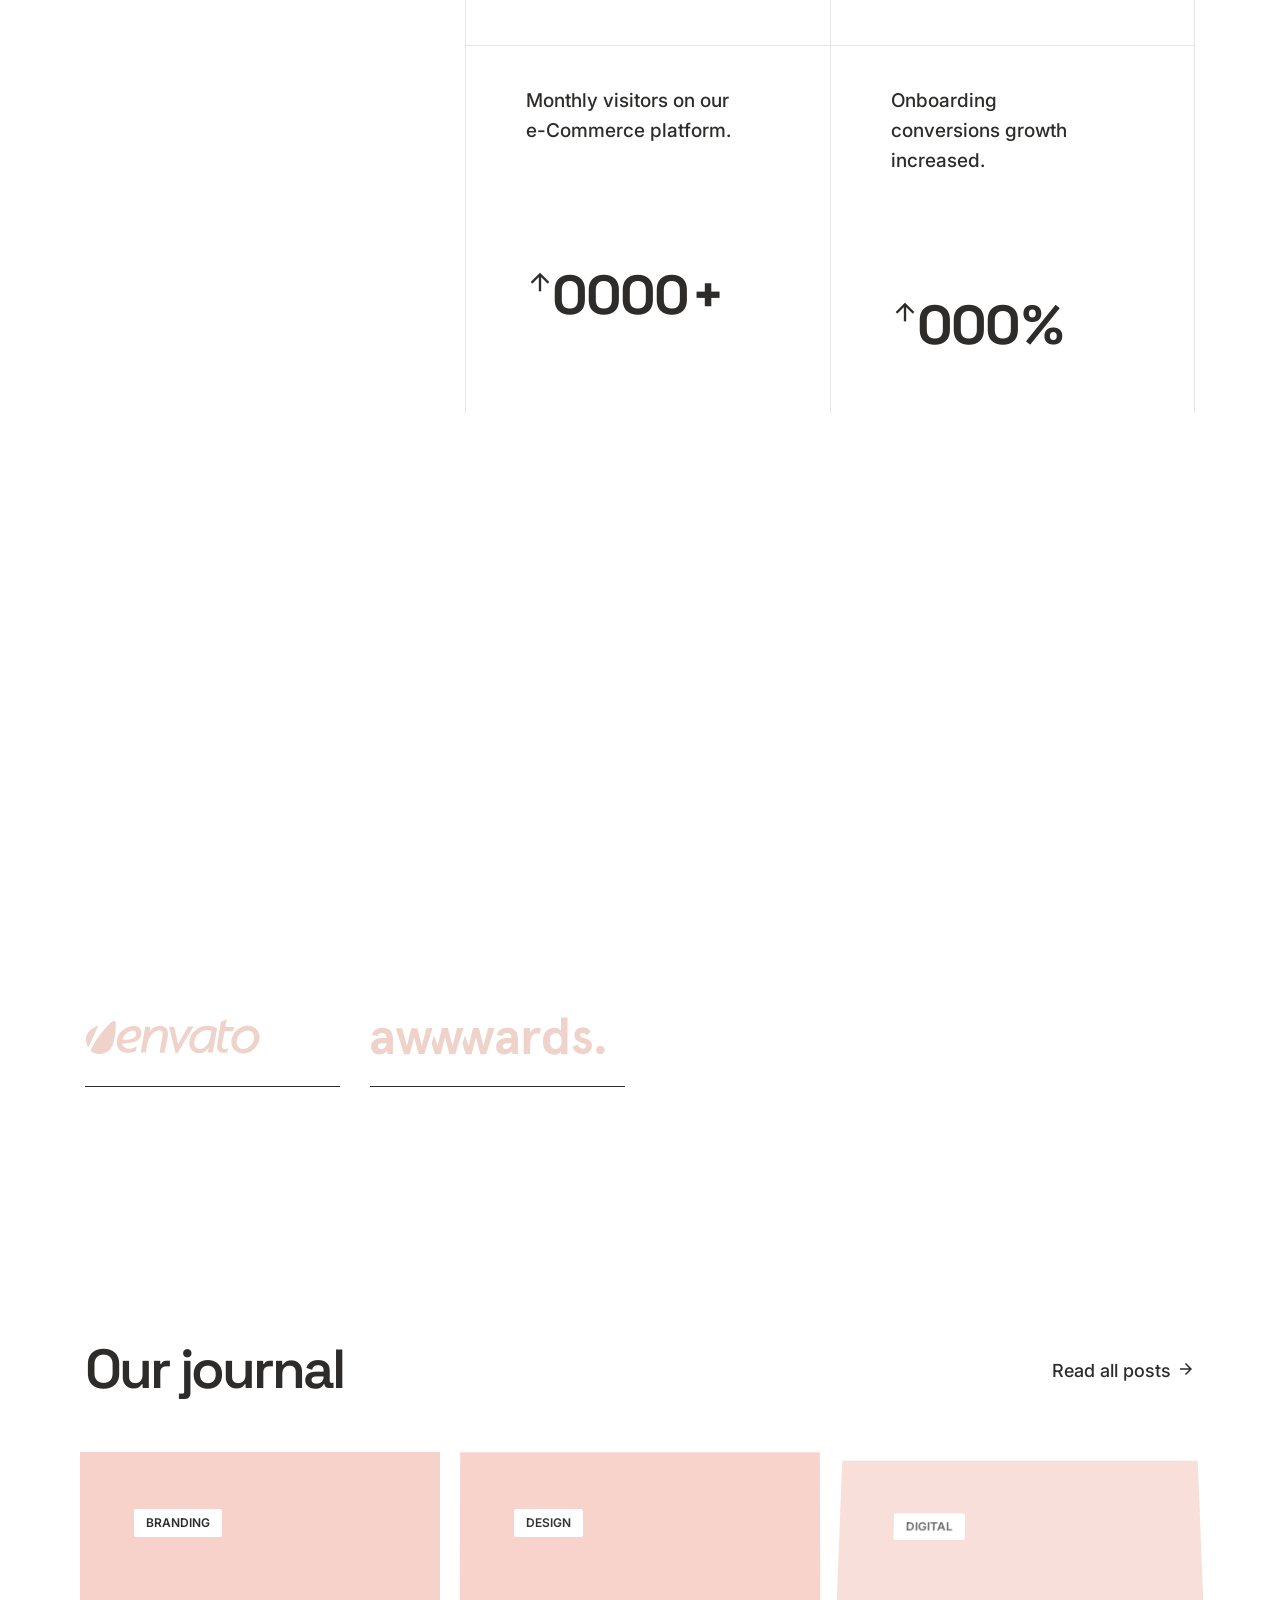
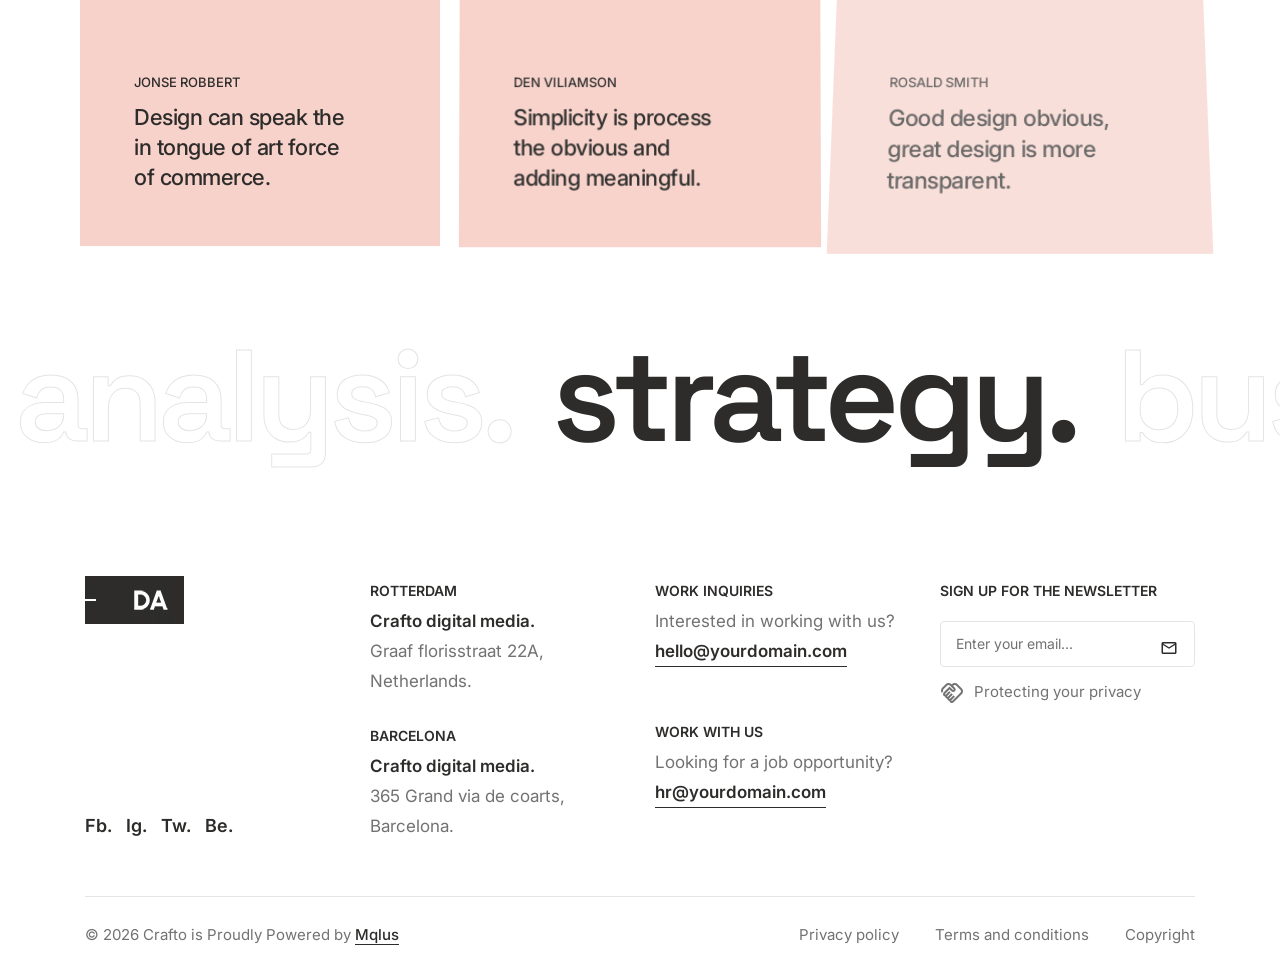
==== commit 0abaafc4: "uppdated and fix bugs and cache" ====
--- a/index.html
+++ b/index.html
@@ -16,12 +16,14 @@
         <!-- google fonts preconnect -->
         <link rel="preconnect" href="https://fonts.googleapis.com" crossorigin>
         <link rel="preconnect" href="https://fonts.gstatic.com" crossorigin>
+        <link href="https://fonts.googleapis.com/css2?family=Material+Symbols+Outlined:opsz,wght,FILL,GRAD@20..48,400,0,0&amp;display=block" rel="stylesheet">
         <!-- style sheets and font icons  -->
-        <link rel="stylesheet" href="css/vendors.min.css?v=2" />
-        <link rel="stylesheet" href="css/icon.min.css?v=2" />
-        <link rel="stylesheet" href="css/style.min.css?v=2"/>
-        <link rel="stylesheet" href="css/responsive.min.css?v=2"/>
-        <link rel="stylesheet" href="demos/branding-About us/digital-About us.css?v=2" />
+        <link rel="stylesheet" href="css/vendors.min.css?v=3" />
+        <link rel="stylesheet" href="css/icon.min.css?v=3" />
+        <link rel="stylesheet" href="css/style.min.css?v=4"/>
+        <link rel="stylesheet" href="css/responsive.min.css?v=4"/>
+        <link rel="stylesheet" href="demos/branding-agency/digital-agency.css?v=4" />
+        <link rel="stylesheet" href="https://cdnjs.cloudflare.com/ajax/libs/font-awesome/6.7.2/css/all.min.css">
     </head>
 
     <body data-mobile-nav-style="full-screen-menu" data-mobile-nav-bg-color="#2d2c2b" class="custom-cursor">
@@ -38,12 +40,12 @@
                 <div class="container-fluid">
                     <div class="col-auto">
                         <a class="navbar-brand" href="index.html">
-                            <img src="images/demo-digital-About us-logo-black.jpg"
-                                 data-at2x="images/demo-digital-About us-logo-black@2x.jpg" alt="" class="default-logo">
-                            <img src="images/demo-digital-About us-logo-black.jpg"
-                                 data-at2x="images/demo-digital-About us-logo-black@2x.jpg" alt="" class="alt-logo">
-                            <img src="images/demo-digital-About us-logo-black.jpg"
-                                 data-at2x="images/demo-digital-About us-logo-black@2x.jpg" alt="" class="mobile-logo">
+                            <img src="images/demo-digital-agency-logo-black@2x.jpg"
+                                 data-at2x="images/demo-digital-agency-logo-black@2x.jpg" alt="" class="default-logo">
+                            <img src="images/demo-digital-agency-logo-black@2x.jpg"
+                                 data-at2x="images/demo-digital-agency-logo-black@2x.jpg" alt="" class="alt-logo">
+                            <img src="images/demo-digital-agency-logo-black@2x.jpg"
+                                 data-at2x="images/demo-digital-agency-logo-black@2x.jpg" alt="" class="mobile-logo">
                         </a>
                     </div> 
                     <div class="col-auto menu-order">
@@ -57,17 +59,17 @@
                         <div class="collapse navbar-collapse" id="navbarNav">
                             <ul class="navbar-nav alt-font">
                                 <li class="nav-item"><a href="index.html" class="nav-link">Home</a></li>
-                                <li class="nav-item"><a href="demo-digital-About us-about.html" class="nav-link">About us</a></li>
-                                <li class="nav-item"><a href="demo-digital-About us-expertise.html" class="nav-link">Expertise</a></li>
-                                <li class="nav-item"><a href="demo-digital-About us-portfolio.html" class="nav-link">Portfolio</a></li>
-                                <li class="nav-item"><a href="demo-digital-About us-contact.html" class="nav-link">Contact</a></li>
+                                <li class="nav-item"><a href="demo-digital-agency-about.html" class="nav-link">About us</a></li>
+                                <li class="nav-item"><a href="demo-digital-agency-expertise.html" class="nav-link">Expertise</a></li>
+                                <li class="nav-item"><a href="demo-digital-agency-portfolio.html" class="nav-link">Portfolio</a></li>
+                                <li class="nav-item"><a href="demo-digital-agency-contact.html" class="nav-link">Contact</a></li>
                             </ul>
                         </div>
                     </div>
                     <div class="col-auto ms-auto d-none d-lg-flex">
                         <div class="header-icon">
                             <div class="header-button ms-25px">
-                                <a href="demo-digital-About us-contact.html" class="btn border-1 btn-transparent-white-light btn-large left-icon btn-switch-text">
+                                <a href="demo-digital-agency-contact.html" class="btn border-1 btn-transparent-white-light btn-large left-icon btn-switch-text">
                                     <span>
                                         <span><i class="fa-regular fa-envelope"></i></span>
                                         <span class="btn-double-text" data-text="Send a message">Send a message</span>
@@ -92,7 +94,7 @@
                         <div class="separator-line h-120px w-2px bg-dark-gray position-absolute bottom-0px right-80px sm-right-60px"></div>
                         <div class="fs-140 sm-fs-60 lh-95 fw-600 text-dark-gray mb-50px sm-mb-30px alt-font ls-minus-8px sm-ls-minus-2px" data-anime='{ "el": "childs", "translateX": [80, 0], "opacity": [0, 1], "duration": 600, "delay":0, "staggervalue": 300, "easing": "easeOutQuad" }'>
                             <div class="d-inline-block position-relative z-index-9">
-                                <div class="highlight-separator mb-0" data-shadow-animation="true" data-animation-delay="1000">Digital<span><img src="images/demo-digital-About us-highlight-separator.png" alt=""></span></div> About us
+                                <div class="highlight-separator mb-0" data-shadow-animation="true" data-animation-delay="1000">Digital<span><img src="images/demo-digital-agency-highlight-separator.png" alt=""></span></div> About us
                             </div>
                         </div>
                         <div class="fs-20 sm-fs-18 text-dark-gray mb-20px w-70 xxl-w-100 lg-w-100 sm-w-90 d-block" data-anime='{ "el": "childs", "translateX": [110, 0], "opacity": [0, 1], "duration": 600, "delay":0, "staggervalue": 300, "easing": "easeOutQuad" }'>
@@ -114,9 +116,9 @@
                             <div class="position-absolute right-30px top-30px">
                                 <i class="feather icon-feather-arrow-up-right icon-extra-medium text-dark-gray"></i>
                             </div>
-                            <div class="w-60" data-anime='{ "effect": "slide", "color": "#f6d63f", "direction":"lr", "easing": "easeOutQuad", "delay":50}'><img src="images/demo-digital-About us-01.png" alt=""></div>
+                            <div class="w-60" data-anime='{ "effect": "slide", "color": "#f6d63f", "direction":"lr", "easing": "easeOutQuad", "delay":50}'><img src="images/demo-digital-agency-01.png" alt=""></div>
                             <div class="fancy-text-style-3 mt-60px">
-                                <h4 class="lh-40 alt-font text-dark-gray fw-600 ls-minus-2px image-mask cover-background mb-0" style="background-image: url('images/demo-digital-About us-text-img.jpg')">World-class digital media About us.</h4>
+                                <h4 class="lh-40 alt-font text-dark-gray fw-600 ls-minus-2px image-mask cover-background mb-0" style="background-image: url('images/demo-digital-agency-text-img.jpg')">World-class digital media About us.</h4>
                             </div>
                         </div>
                         <div class="swiper h-100 banner-slider sm-h-450px swiper-light-pagination" data-slider-options='{ "slidesPerView": 1, "loop": true, "pagination": { "el": ".swiper-pagination-bullets", "clickable": true }, "navigation": { "nextEl": ".slider-one-slide-next-1", "prevEl": ".slider-one-slide-prev-1" }, "autoplay": { "delay": 4000, "stopOnLastSlide": true, "disableOnInteraction": false },"keyboard": { "enabled": true, "onlyInViewport": true }, "effect": "fade" }'>
@@ -124,24 +126,24 @@
                                 <!-- start slider item -->
                                 <div class="swiper-slide">
                                     <div class="position-absolute left-0px top-0px w-100 h-100 cover-background"
-                                         style="background-image:url('images/demo-digital-About us-slider-01.jpg');"></div>
+                                         style="background-image:url('images/demo-digital-agency-slider-01.jpg');"></div>
                                 </div>
                                 <!-- end slider item -->
                                 <!-- start slider item -->
                                 <div class="swiper-slide">
                                     <div class="position-absolute left-0px top-0px w-100 h-100 cover-background"
-                                         style="background-image:url('images/demo-digital-About us-slider-02.jpg');"></div>
+                                         style="background-image:url('images/demo-digital-agency-slider-02.jpg');"></div>
                                 </div>
                                 <!-- end slider item -->
                                 <!-- start slider item -->
                                 <div class="swiper-slide">
                                     <div class="position-absolute left-0px top-0px w-100 h-100 cover-background"
-                                         style="background-image:url('images/demo-digital-About us-slider-03.jpg');"></div>
+                                         style="background-image:url('images/demo-digital-agency-slider-03.jpg');"></div>
                                 </div>
                                 <!-- end slider item -->
                                 <!-- start slider item -->
                                 <div class="swiper-slide">
-                                    <div class="position-absolute left-0px top-0px w-100 h-100 cover-background" style="background-image:url('images/demo-digital-About us-slider-04.jpg');"></div>
+                                    <div class="position-absolute left-0px top-0px w-100 h-100 cover-background" style="background-image:url('images/demo-digital-agency-slider-04.jpg');"></div>
                                 </div>
                                 <!-- end slider item -->
                             </div>
@@ -193,7 +195,7 @@
             <div class="container">
                 <div class="row align-items-center mb-6 sm-mb-50px">
                     <div class="col-xl-5 col-lg-5 md-mb-50px sm-mb-30px text-center text-md-start">
-                        <h2 class="text-dark-gray fw-600 ls-minus-3px mb-0 alt-font highlight-separator-small">We are a creative bold digital About us based in <span class="highlight-separator mb-0 pb-0" data-shadow-animation="true" data-animation-delay="500">london.<span><img src="images/demo-digital-About us-highlight-separator.png" alt=""></span></span></h2>
+                        <h2 class="text-dark-gray fw-600 ls-minus-3px mb-0 alt-font highlight-separator-small">We are a creative bold digital About us based in <span class="highlight-separator mb-0 pb-0" data-shadow-animation="true" data-animation-delay="500">london.<span><img src="images/demo-digital-agency-highlight-separator.png" alt=""></span></span></h2>
                     </div>
                     <div class="col-xl-6 col-lg-7 offset-xl-1 last-paragraph-no-margin">
                         <div class="row align-items-center">
@@ -328,7 +330,7 @@
                 </div>
                 <div class="row justify-content-center">
                     <div class="col-lg-12 col-md-10 text-center" data-anime='{ "el": "childs", "translateY": [30, 0], "opacity": [0,1], "duration": 600, "delay": 0, "staggervalue": 300, "easing": "easeOutQuad" }'> 
-                        <div class="text-white fs-20">Save your precious time and effort spent for finding a solution. <a href="demo-digital-About us-contact.html" class="text-base-color text-decoration-line-bottom">Contact us now</a></div>
+                        <div class="text-white fs-20">Save your precious time and effort spent for finding a solution. <a href="demo-digital-agency-contact.html" class="text-base-color text-decoration-line-bottom">Contact us now</a></div>
                     </div>
                 </div>
             </div>
@@ -576,7 +578,7 @@
             <div class="container">
                 <div class="row mb-3 sm-mb-0">
                     <div class="col-12 col-xxl-9 col-xl-10">
-                        <h2 class="text-dark-gray fw-600 alt-font ls-minus-3px w-95 md-w-100 highlight-separator-small">Intuition and strategy integrate the research methodology that we also apply to <span class="highlight-separator mb-0 pb-0" data-shadow-animation="true" data-animation-delay="500"> traditional<span><img src="images/demo-digital-About us-highlight-separator.png" alt=""></span></span> media.</h2>
+                        <h2 class="text-dark-gray fw-600 alt-font ls-minus-3px w-95 md-w-100 highlight-separator-small">Intuition and strategy integrate the research methodology that we also apply to <span class="highlight-separator mb-0 pb-0" data-shadow-animation="true" data-animation-delay="500"> traditional<span><img src="images/demo-digital-agency-highlight-separator.png" alt=""></span></span> media.</h2>
                     </div>
                 </div>
                 <div class="row mb-3 md-mb-0">
@@ -611,7 +613,7 @@
         </section>
         <!-- end section --> 
         <!-- start section -->
-        <section class="big-section" data-parallax-background-ratio="0.5" style="background-image: url(images/demo-digital-About us-bg-01.jpg)">
+        <section class="big-section" data-parallax-background-ratio="0.5" style="background-image: url(images/demo-digital-agency-bg-01.jpg)">
             <div class="container">
                 <div class="row mb-15">
                     <div class="col-12 col-xxl-7 col-xl-8">
@@ -620,11 +622,11 @@
                 </div>
                 <div class="row" data-anime='{ "el": "childs", "translateY": [30, 0], "opacity": [0,1], "duration": 600, "delay": 0, "staggervalue": 300, "easing": "easeOutQuad" }'>
                     <div class="col-6 col-lg-3 col-md-4">
-                        <a href="#"><img src="images/demo-digital-About us-envato.svg" alt=""></a>
+                        <a href="#"><img src="images/demo-digital-agency-envato.svg" alt=""></a>
                         <div class="fs-14 fw-500 text-white border-top border-color-dark-gray pt-15px mt-30px text-uppercase">3x site of the day</div>
                     </div>
                     <div class="col-6 col-lg-3 col-md-4">
-                        <a href="#"><img src="images/demo-digital-About us-awwards.svg" alt=""></a>
+                        <a href="#"><img src="images/demo-digital-agency-awwards.svg" alt=""></a>
                         <div class="fs-14 fw-500 text-white border-top border-color-dark-gray pt-15px mt-30px text-uppercase">2x developer award</div>
                     </div>
                 </div>
@@ -656,7 +658,7 @@
                             <li class="grid-item">
                                 <div class="card bg-base-color border-radius-0px border-0 h-100 overflow-hidden">
                                     <div class="card-body hover-box dark-hover p-15 lg-p-10">
-                                        <img src="images/demo-digital-About us-blog-01.jpg" class="hover-img" alt="">
+                                        <img src="images/demo-digital-agency-blog-01.jpg" class="hover-img" alt="">
                                         <a href="#" class="categories-btn ms-0 bg-white text-dark-gray text-uppercase fw-600 mb-70px">Branding</a>
                                         <a href="#" class="fs-13 text-uppercase d-block mb-5px text-dark-gray fw-500 mt-60px">Jonse robbert</a>
                                         <a href="demo-digital-About us-blog-single-creative.html" class="card-title d-block fs-22 sm-fs-20 ls-minus-05px fw-500 text-dark-gray mb-0 w-90 lg-w-100">Design can speak the in tongue of art force of commerce.</a> 
@@ -668,7 +670,7 @@
                             <li class="grid-item">
                                 <div class="card bg-base-color border-radius-0px border-0 h-100 overflow-hidden">
                                     <div class="card-body hover-box dark-hover p-15 lg-p-10">
-                                        <img src="images/demo-digital-About us-blog-02.jpg" class="hover-img" alt="">
+                                        <img src="images/demo-digital-agency-blog-02.jpg" class="hover-img" alt="">
                                         <a href="#" class="categories-btn ms-0 bg-white text-dark-gray text-uppercase fw-600 mb-70px">Design</a>
                                         <a href="#" class="fs-13 text-uppercase d-block mb-5px text-dark-gray fw-500 mt-60px">Den viliamson</a>
                                         <a href="demo-digital-About us-blog-single-creative.html" class="card-title d-block fs-22 sm-fs-20 ls-minus-05px fw-500 text-dark-gray mb-0 w-90 lg-w-100">Simplicity is process the obvious and adding meaningful.</a> 
@@ -680,7 +682,7 @@
                             <li class="grid-item">
                                 <div class="card bg-base-color border-radius-0px border-0 h-100 overflow-hidden">
                                     <div class="card-body hover-box dark-hover p-15 lg-p-10">
-                                        <img src="images/demo-digital-About us-blog-03.jpg" class="hover-img" alt="">
+                                        <img src="images/demo-digital-agency-blog-03.jpg" class="hover-img" alt="">
                                         <a href="#" class="categories-btn ms-0 bg-white text-dark-gray text-uppercase fw-600 mb-70px">Digital</a>
                                         <a href="#" class="fs-13 text-uppercase d-block mb-5px text-dark-gray fw-500 mt-60px">Rosald smith</a>
                                         <a href="demo-digital-About us-blog-single-creative.html" class="card-title d-block fs-22 sm-fs-20 ls-minus-05px fw-500 text-dark-gray mb-0 w-90 lg-w-100">Good design obvious, great design is more transparent.
@@ -743,7 +745,7 @@
                 <div class="row">
                     <div class="col-12 col-xl-3 col-lg-12 col-md-6 d-flex flex-column lg-mb-30px sm-mb-20px order-md-1">
                         <a href="index.html" class="footer-logo d-inline-block lg-mb-30px">
-                            <img src="images/demo-digital-About us-footer-logo.jpg" data-at2x="images/demo-digital-About us-footer-logo@2x.jpg" alt="">
+                            <img src="images/demo-digital-agency-footer-logo.jpg" data-at2x="images/demo-digital-agency-footer-logo@2x.jpg" alt="">
                         </a>
                         <div class="elements-social social-text-style-01 mt-auto">
                             <ul class="small-icon dark fw-600">
--- a/demos/branding-agency/digital-agency.css
+++ b/demos/branding-agency/digital-agency.css
@@ -0,0 +1,242 @@
+/* ===================================
+    Crafto - Digital About us
+====================================== */
+/* font */
+@import url('https://fonts.googleapis.com/css2?family=Inter:wght@300;400;500;600;700;800;900&display=swap');
+@import url('https://fonts.googleapis.com/css2?family=Space+Grotesk:wght@300;400;500;600;700&display=swap');
+/* variable */
+:root {     
+    --base-color: #f7d2ca;
+    --medium-gray:#727272;
+    --dark-gray:#2d2c2b; 
+    --nero-gray:#1e1d1d;  
+    --light-red: #c8b2ab;
+    --alt-font: 'Space Grotesk', sans-serif;
+    --primary-font: 'Inter', sans-serif;
+}
+/* custom cursor */
+@media (hover: hover) and (pointer: fine) {
+    .custom-cursor .circle-cursor-outer {
+        border: 1px solid transparent;
+    }
+    .custom-cursor .circle-cursor-inner {
+        width: 20px;
+        height: 20px;
+        left: -5px;
+        top: -5px;
+        background: var(--dark-gray);
+    }
+    .custom-cursor .circle-cursor-inner.cursor-link-hover {
+        width: 30px;
+        height: 30px;
+        background: var(--white);
+        opacity: 0.5 !important;
+    }
+}
+body {
+    font-size: 17px;
+    line-height: 30px;
+}
+/* header */
+header .container-fluid {
+    padding-left: 65px;
+    padding-right: 65px;
+}
+.navbar .navbar-nav .nav-link {
+    font-weight: 600;
+    font-size: 19px;
+}
+header .navbar-brand {
+    padding: 35px 0;
+}
+header .navbar-brand img {
+    max-height: 39px;
+}
+header .header-button .btn {
+    text-transform: inherit;
+    font-weight: 600;
+    letter-spacing: 0;
+}
+header .header-button .btn.btn-switch-text > span {
+    padding: 10px 24px;
+}
+.newsletter-style-02 input {
+    padding-right: 50px !important;
+    font-size: 14px;
+}
+/* swiper slider */ 
+.banner-slider .swiper-slide .position-absolute {
+    -webkit-transform: scale(1.2);
+    transform: scale(1.2);
+    transition: 1.5s;
+    opacity: 0;
+}
+.banner-slider .swiper-slide.swiper-slide-active .position-absolute {
+    -webkit-transform: scale(1.0);
+    transform: scale(1.0);
+    opacity: 1;
+}
+.fs-34 {
+    font-size: 2.125rem;
+    line-height: 2.20rem;
+}
+/* bg color */
+.bg-nero-gray {
+    background-color: var(--nero-gray);
+}
+/* bg sliding line */ 
+.bg-sliding-line { 
+    background-image: linear-gradient(135deg, transparent 45%, #d1b9b2 45%, #d1b9b2 55%, transparent 0);
+    background-size: 5px 5px;
+}
+.bg-sliding-line-dark-gray { 
+    background-image: linear-gradient(135deg, transparent 45%, #464646 45%, #464646 55%, transparent 0);
+    background-size: 5px 5px;
+}
+/* bg color */ 
+.bg-base-color-transparent {
+    background-color: rgba(239, 211, 203,.6);
+}
+.border-color-light-red {
+    border-color: var(--light-red) !important; 
+}
+.border-color-transparent-dark-very-light {
+  border-color: rgba(35, 35, 35, 0.15) !important;
+}
+/* highlight separator */ 
+.highlight-separator[data-shadow-animation] span {
+    height: 100px;
+    z-index: -1;
+}
+.highlight-separator[data-shadow-animation] span img {
+    height: 100px;
+    width: auto;
+}
+.highlight-separator-small .highlight-separator[data-shadow-animation] span {
+    height: 45px; 
+    bottom: -10px;
+}
+.highlight-separator-small .highlight-separator[data-shadow-animation] span img {
+    height: 45px; 
+    width: 100%;
+}
+/* btn */
+.btn.btn-hover-animation-switch {
+    text-transform: none;
+    font-family: var(--primary-font);
+}
+/* blog only text */
+.blog-only-text .card-body:after {
+    display: none;
+}
+/* margin */
+.mb-minus-50px {
+    margin-bottom: -50px;
+}
+/* right */
+.right-minus-40 {
+    right: -40%;
+}
+/* page title extra large */
+.page-title-extra-large h1 {
+    font-size: 4.8rem;
+    line-height: 4.8rem;
+}
+.extra-very-small-screen {
+    height: 180px !important;
+}
+/* team style */ 
+.team-style-08 figure figcaption .social-icon a {
+    background-color: var(--base-color);
+}
+.team-style-08 figure figcaption .social-icon a:hover {
+    color: var(--dark-gray);
+}
+.team-style-08.skrollable {
+    transition: none !important; 
+}
+/* footer */
+footer .footer-logo img {
+    max-height: 48px; 
+}
+.newsletter-style-02 .btn { 
+    padding: 10px 15px 9px 15px;  
+}
+footer a:hover, .footer-navbar li a:hover {
+    color: var(--dark-gray);
+}
+/* icon fonts */
+.bi,
+.feather,
+[class^="line-icon-"],
+[class*=" line-icon-"] {
+    font-family: "Material Symbols Outlined" !important;
+    font-style: normal;
+    font-weight: 400;
+    font-feature-settings: "liga";
+    font-variation-settings: "FILL" 0, "wght" 400, "GRAD" 0, "opsz" 24;
+    -webkit-font-smoothing: antialiased;
+}
+.bi::before,
+.feather::before,
+[class^="line-icon-"]::before,
+[class*=" line-icon-"]::before {
+    font-family: "Material Symbols Outlined" !important;
+    font-feature-settings: "liga";
+    font-variation-settings: "FILL" 0, "wght" 400, "GRAD" 0, "opsz" 24;
+}
+.bi.bi-emoji-smile::before { content: "sentiment_satisfied"; }
+.bi.bi-megaphone::before { content: "campaign"; }
+.bi.bi-briefcase::before { content: "work"; }
+.bi.bi-arrow-up-right::before,
+.feather.icon-feather-arrow-up-right::before { content: "arrow_outward"; }
+.bi.bi-envelope::before { content: "mail"; }
+.line-icon-Arrow-OutLeft::before,
+.feather.icon-feather-arrow-left::before { content: "arrow_back"; }
+.line-icon-Arrow-OutRight::before,
+.feather.icon-feather-arrow-right::before { content: "arrow_forward"; }
+.feather.icon-feather-arrow-up::before { content: "arrow_upward"; }
+.feather.icon-feather-phone-call::before { content: "call"; }
+.line-icon-Vector-5::before { content: "design_services"; }
+.line-icon-Laptop-Secure::before { content: "laptop_chromebook"; }
+.line-icon-Archery-2::before { content: "track_changes"; }
+.line-icon-Management::before { content: "groups"; }
+.line-icon-Handshake::before { content: "handshake"; }
+.line-icon-Moustache-Smiley::before { content: "sentiment_very_satisfied"; }
+.line-icon-Speach-Bubbles::before { content: "forum"; }
+/* media query responsive */
+@media (max-width: 1600px) {
+    .fs-140 {
+        font-size: 8.125rem; 
+    }
+}
+@media (max-width: 1199px) {
+    .fs-140 {
+        font-size: 6.875rem;
+    }
+    .lh-95 {
+        line-height: 4.75rem;
+    }
+}
+@media (max-width: 991px) {
+    [data-mobile-nav-style=full-screen-menu] .navbar-full-screen-menu-inner .navbar-nav > .nav-item {
+        border-bottom: 0;
+        text-align: center;
+        padding: 0;
+    }
+    [data-mobile-nav-style=full-screen-menu] .navbar-full-screen-menu-inner .navbar-nav .nav-item .nav-link {
+        font-size: 36px;
+        line-height: 40px;
+    }
+     header .navbar-brand {
+        padding: 22px 0;
+    }
+}
+@media (max-width: 767px) {
+    .fs-140 {
+        font-size: 5rem;
+    }
+    .lh-95 {
+        line-height: 3.75rem;
+    } 
+}
